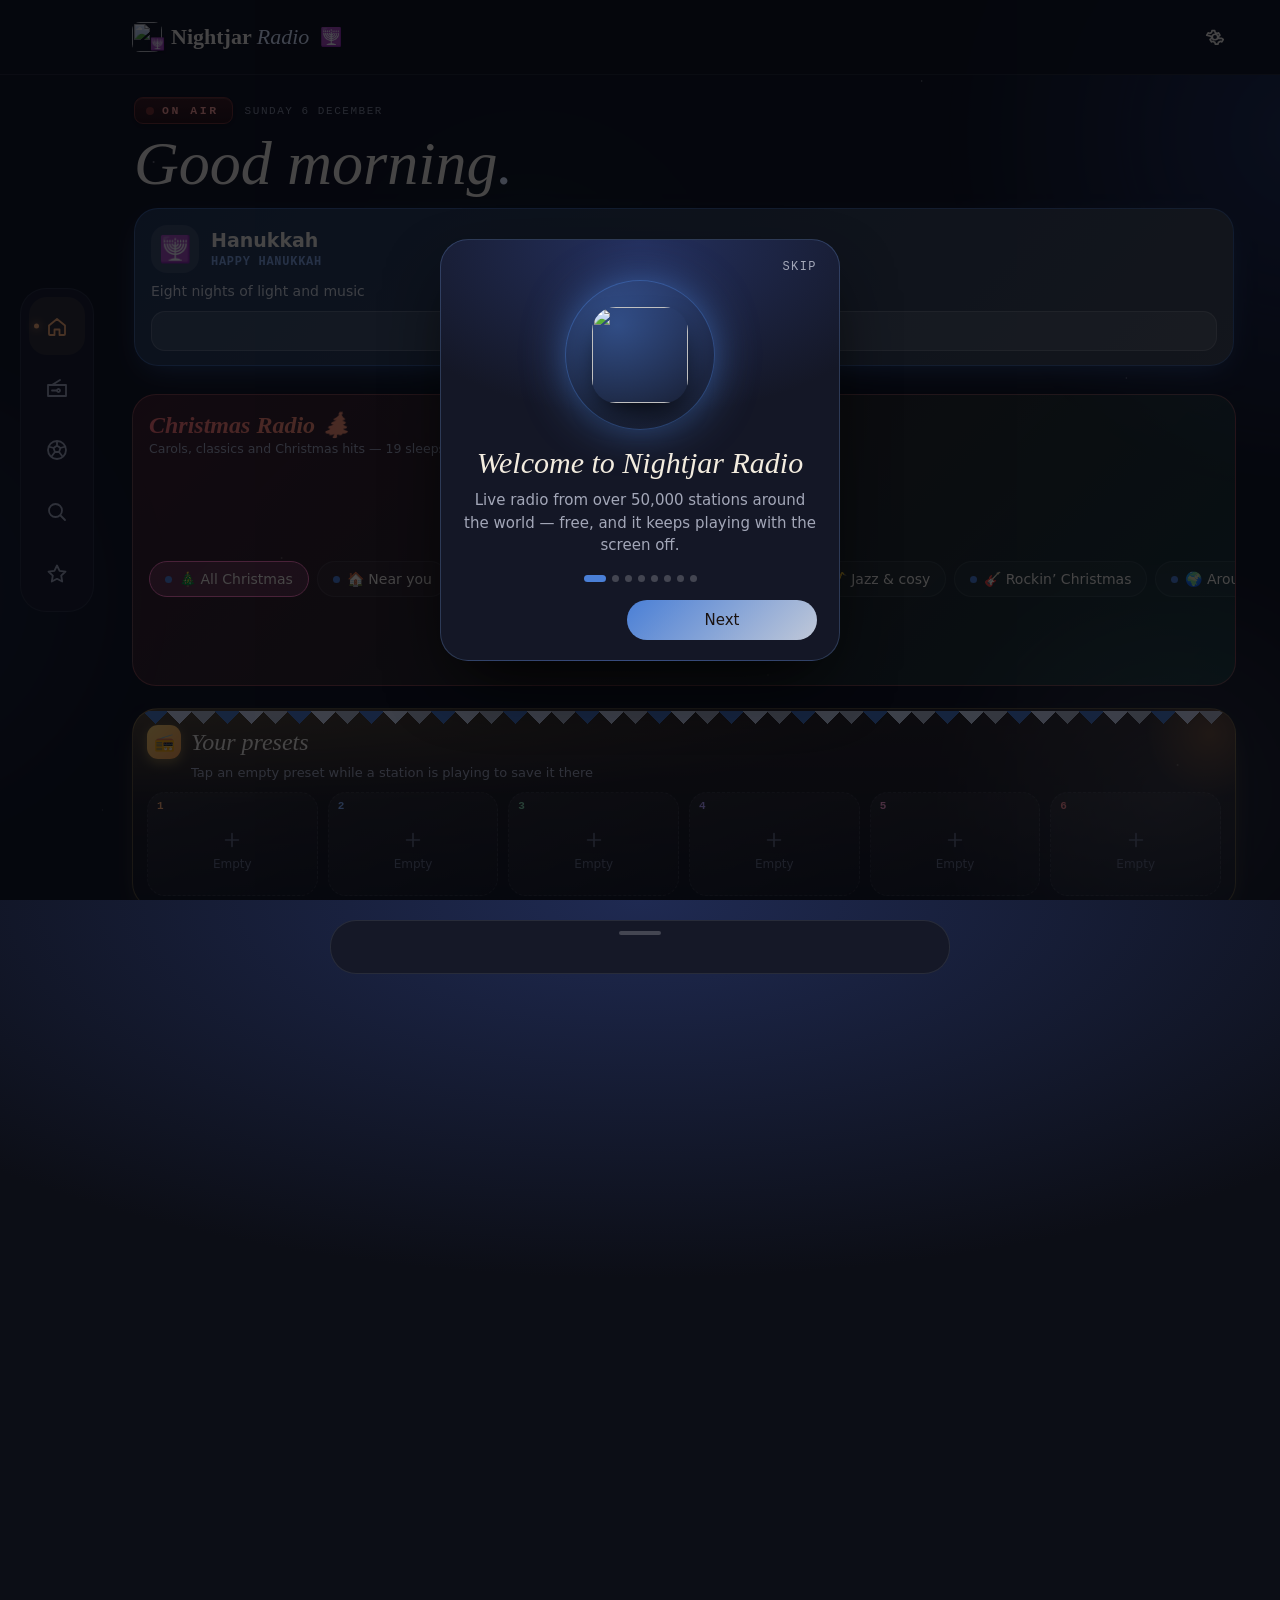
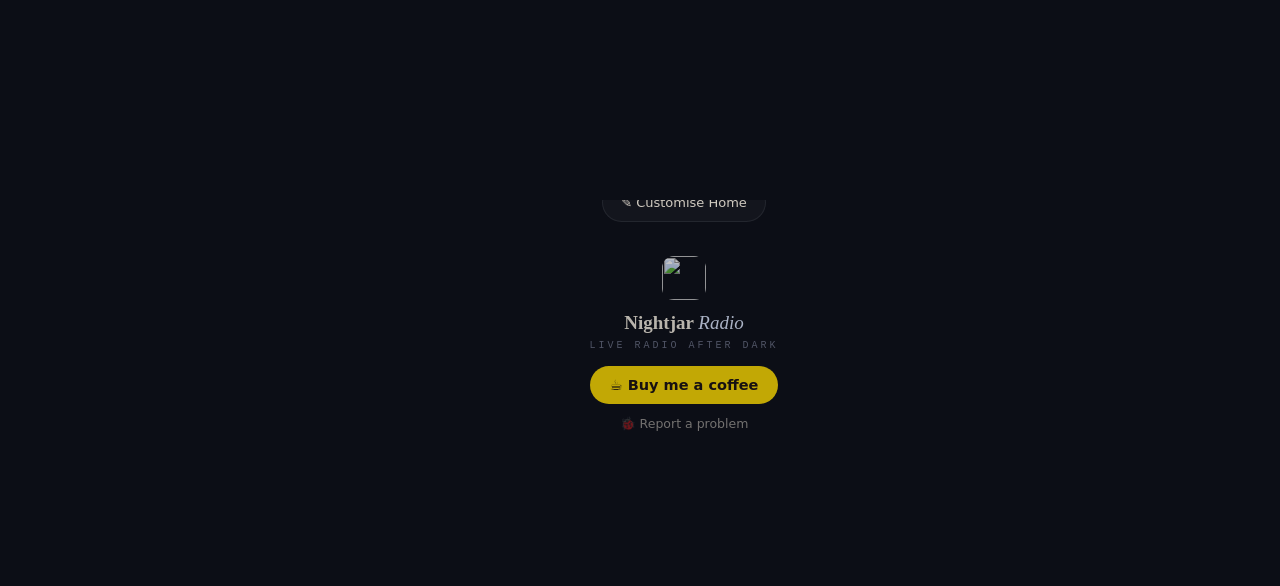
==== beta/index.html @ 5cda915e "Don't show the BETA tag on the Stable website Co-Authored-By: Claude Opus 5.5 <noreply@anthropic.com" ====
<!DOCTYPE html>
<html lang="en">
<head>
<meta charset="utf-8">
<base href="/nightjar-radio/">
<meta http-equiv="Content-Security-Policy" content="default-src 'self'; script-src 'self' 'unsafe-inline'; style-src 'self' 'unsafe-inline'; font-src 'self' data:; img-src * data: blob:; media-src * data: blob:; connect-src *; object-src 'none'; base-uri 'self'; form-action 'self'; frame-src 'none'">
<meta name="referrer" content="strict-origin-when-cross-origin">
<script>/* Moving home: daniturn3.github.io/nightjar-radio → radio.churr.co.uk. Saved data is copied (never deleted) from the old address to the new one.
   Old app builds (before MOVE_APP) can't open the new address, so they stay on the old one. Strings are split so the address-rewriter leaves them alone. */
(function(){try{
  var NEWH='radio.churr.co.uk',OLDH='daniturn3'+'.github'+'.io',OLDP='/nightjar'+'-radio',MOVE_APP=134,L=localStorage,ok=!window.NJR||(window.NJR.version&&window.NJR.version()>=MOVE_APP);
  var keys=function(){var o={};for(var i=0;i<L.length;i++){var k=L.key(i);if(k&&k.indexOf('njr_')===0&&k!=='njr_movedOut')o[k]=L.getItem(k)}return o};
  var b64=function(s){return btoa(unescape(encodeURIComponent(s))).replace(/\+/g,'-').replace(/\//g,'_').replace(/=+$/,'')};
  var unb64=function(s){s=s.replace(/-/g,'+').replace(/_/g,'/');while(s.length%4)s+='=';return decodeURIComponent(escape(atob(s)))};
  var stop=function(){document.documentElement.style.visibility='hidden';window.njrMoving=true;setTimeout(function(){document.documentElement.style.visibility=''},5000)};
  if(location.hostname===OLDH&&ok){
    // Old address: hand everything to the new one (only once unless the new one asks again)
    var ask=/[?&]njrpull=1/.test(location.search),search=location.search.replace(/[?&]njrpull=1/,'').replace(/^&/,'?');
    var path=location.pathname.indexOf(OLDP)===0?location.pathname.slice(OLDP.length)||'/':location.pathname;
    var data=(ask||!L.getItem('njr_movedOut'))?keys():null,pay=data&&Object.keys(data).length?b64(JSON.stringify(data)):'-';
    if(pay.length>1500000){delete data.njr_log;pay=b64(JSON.stringify(data))}
    L.setItem('njr_movedOut',String(Date.now()));stop();
    location.replace('https://'+NEWH+path+search+'#njrmove='+pay);
  }else if(location.hostname===NEWH){
    var m=location.hash.match(/^#njrmove=([^&]*)/);
    if(m){
      if(!L.getItem('njr_movedAt')&&m[1]&&m[1]!=='-'){var d=JSON.parse(unb64(m[1]));for(var k in d)if(k.indexOf('njr_')===0&&L.getItem(k)==null)L.setItem(k,d[k])}
      L.setItem('njr_movedAt',String(Date.now()));
      history.replaceState(null,'',location.pathname+location.search);
    }else if(!L.getItem('njr_movedAt')&&!sessionStorage.getItem('njr_pulled')){
      // First visit here: ask the old address once for anything saved there
      sessionStorage.setItem('njr_pulled','1');stop();
      location.replace('https://'+OLDH+OLDP+location.pathname+(location.search?location.search+'&':'?')+'njrpull=1');
    }
  }
}catch(e){document.documentElement.style.visibility=''}})();</script>
<script>/* Web channels: the app shows Stable (this folder's root), Beta (beta/) or Test (next/) — see CLAUDE.md */
window.ROOT='https://daniturn3.github.io/nightjar-radio/';window.WEBCH=/\/nightjar-radio\/next\//.test(location.pathname)?'test':/\/nightjar-radio\/beta\//.test(location.pathname)?'beta':'stable';if(WEBCH!=='stable'){const m=document.createElement('meta');m.name='robots';m.content='noindex,nofollow';document.head.append(m)}
window.njrRoute=function(){try{if(!window.NJR||window.njrMoving)return;var L=localStorage,want=L.getItem('njr_tester')==='true'?'test':L.getItem('njr_chan')==='"beta"'?'beta':'stable';
  if(want!==WEBCH)location.replace('/nightjar-radio/'+({test:'next/',beta:'beta/',stable:''})[want]+location.search+location.hash)}catch(e){}};njrRoute();</script>
<meta name="viewport" content="width=device-width,initial-scale=1">
<meta name="apple-mobile-web-app-capable" content="yes"><meta name="apple-mobile-web-app-status-bar-style" content="black-translucent"><meta name="apple-mobile-web-app-title" content="Nightjar Radio">
<script>/* iPhone/iPad: draw edge to edge (behind the notch and status bar); the header pads itself with the safe area. */
(function(){var i=/iPad|iPhone|iPod/.test(navigator.userAgent)||(navigator.platform==='MacIntel'&&navigator.maxTouchPoints>1);if(!i)return;document.documentElement.classList.add('ios');var m=document.querySelector('meta[name=viewport]');if(m)m.content='width=device-width,initial-scale=1,viewport-fit=cover'})()</script>
<link rel="apple-touch-startup-image" media="(device-width: 430px) and (device-height: 932px) and (-webkit-device-pixel-ratio: 3) and (orientation: portrait)" href="splash/splash-1290x2796.png"><link rel="apple-touch-startup-image" media="(device-width: 393px) and (device-height: 852px) and (-webkit-device-pixel-ratio: 3) and (orientation: portrait)" href="splash/splash-1179x2556.png"><link rel="apple-touch-startup-image" media="(device-width: 390px) and (device-height: 844px) and (-webkit-device-pixel-ratio: 3) and (orientation: portrait)" href="splash/splash-1170x2532.png"><link rel="apple-touch-startup-image" media="(device-width: 428px) and (device-height: 926px) and (-webkit-device-pixel-ratio: 3) and (orientation: portrait)" href="splash/splash-1284x2778.png"><link rel="apple-touch-startup-image" media="(device-width: 375px) and (device-height: 812px) and (-webkit-device-pixel-ratio: 3) and (orientation: portrait)" href="splash/splash-1125x2436.png"><link rel="apple-touch-startup-image" media="(device-width: 414px) and (device-height: 896px) and (-webkit-device-pixel-ratio: 2) and (orientation: portrait)" href="splash/splash-828x1792.png"><link rel="apple-touch-startup-image" media="(device-width: 414px) and (device-height: 896px) and (-webkit-device-pixel-ratio: 3) and (orientation: portrait)" href="splash/splash-1242x2688.png"><link rel="apple-touch-startup-image" media="(device-width: 375px) and (device-height: 667px) and (-webkit-device-pixel-ratio: 2) and (orientation: portrait)" href="splash/splash-750x1334.png"><link rel="apple-touch-startup-image" media="(device-width: 402px) and (device-height: 874px) and (-webkit-device-pixel-ratio: 3) and (orientation: portrait)" href="splash/splash-1206x2622.png"><link rel="apple-touch-startup-image" media="(device-width: 440px) and (device-height: 956px) and (-webkit-device-pixel-ratio: 3) and (orientation: portrait)" href="splash/splash-1320x2868.png"><link rel="apple-touch-startup-image" media="(device-width: 820px) and (device-height: 1180px) and (-webkit-device-pixel-ratio: 2) and (orientation: portrait)" href="splash/splash-1640x2360.png"><link rel="apple-touch-startup-image" media="(device-width: 834px) and (device-height: 1194px) and (-webkit-device-pixel-ratio: 2) and (orientation: portrait)" href="splash/splash-1668x2388.png"><link rel="apple-touch-startup-image" media="(device-width: 1024px) and (device-height: 1366px) and (-webkit-device-pixel-ratio: 2) and (orientation: portrait)" href="splash/splash-2048x2732.png"><link rel="apple-touch-startup-image" media="(device-width: 744px) and (device-height: 1133px) and (-webkit-device-pixel-ratio: 2) and (orientation: portrait)" href="splash/splash-1488x2266.png"><link rel="apple-touch-startup-image" media="(device-width: 810px) and (device-height: 1080px) and (-webkit-device-pixel-ratio: 2) and (orientation: portrait)" href="splash/splash-1620x2160.png"><link rel="apple-touch-startup-image" media="(device-width: 834px) and (device-height: 1112px) and (-webkit-device-pixel-ratio: 2) and (orientation: portrait)" href="splash/splash-1668x2224.png">
<meta name="theme-color" content="#000000">
<meta name="mobile-web-app-capable" content="yes">
<link rel="manifest" href="manifest.json">
<link rel="apple-touch-icon" href="apple-touch-icon.png">
<link rel="icon" href="icon-192.png">
<title>Nightjar Radio — live radio after dark</title>
<link rel="stylesheet" href="fonts/fonts.css">
<style>
:root{--bg:#0c0e16;--bg2:#121522;--card:#171a28;--line:rgba(234,242,255,.09);--cream:#f3ecdf;--mut:#a3a7b8;--dim:#676c80;
  --acc:#ffb347;--acc2:#ffd08a;--cor:#ff6b4a;--sky:#86b4ff;--serif:'Fraunces',Georgia,serif;--mono:'JetBrains Mono',ui-monospace,monospace;
  --h-blue:#86b4ff;--h-red:#ff8a8a;--h-orange:#ffad6b;--h-green:#86d9a8;--h-purple:#b8a2ff;--h-pink:#ff9ccc}
[hidden]{display:none!important}
*{box-sizing:border-box;-webkit-tap-highlight-color:transparent}
html,body{margin:0;background:var(--bg);color:var(--cream);font:15px 'Space Grotesk',system-ui,sans-serif;overflow-x:hidden}
button{font:inherit;color:inherit;background:none;border:0;cursor:pointer;padding:0}
input,select{font:inherit;color:inherit}
.i{width:22px;height:22px;flex:none;display:block}
.mono{font-family:var(--mono);font-size:11px;letter-spacing:.14em;text-transform:uppercase;color:var(--mut)}
.dim{color:var(--mut)}
/* sky */
.sky{position:fixed;inset:0;z-index:0;pointer-events:none;overflow:hidden}
.aur{position:absolute;border-radius:50%;background:radial-gradient(closest-side,var(--c),transparent);will-change:transform}
.a1{width:80vw;height:80vw;max-width:720px;max-height:720px;top:-25vh;right:-30vw;--c:#3f6fe0;opacity:.28;animation:drift 30s ease-in-out infinite alternate}
.a2{width:60vw;height:60vw;max-width:560px;max-height:560px;top:35vh;left:-30vw;--c:#ff8a5c;opacity:.13;animation:drift 38s ease-in-out infinite alternate-reverse}
.a3{width:50vw;height:50vw;max-width:480px;max-height:480px;bottom:-15vh;right:-10vw;--c:#b8a2ff;opacity:.13;animation:drift 44s ease-in-out infinite alternate}
.a4{width:40vw;height:40vw;max-width:420px;max-height:420px;top:10vh;left:25vw;--c:#2fae7a;opacity:.06;animation:drift 50s ease-in-out infinite alternate-reverse}
@keyframes drift{to{transform:translate(-6vw,5vh) scale(1.08)}}
.stars{position:absolute;inset:0;background-image:radial-gradient(1.4px 1.4px at 12% 18%,#fff8,transparent),radial-gradient(1.2px 1.2px at 72% 9%,#fff7,transparent),radial-gradient(1.6px 1.6px at 40% 30%,#fff6,transparent),radial-gradient(1.2px 1.2px at 88% 42%,#fff6,transparent),radial-gradient(1.3px 1.3px at 22% 62%,#fff5,transparent),radial-gradient(1px 1px at 60% 75%,#fff5,transparent),radial-gradient(1.4px 1.4px at 92% 85%,#fff5,transparent),radial-gradient(1px 1px at 8% 90%,#fff4,transparent)}
/* layout */
#app{position:relative;z-index:1;max-width:760px;margin:0 auto;padding:0 18px calc(170px + env(safe-area-inset-bottom))}
header{position:sticky;top:0;z-index:20;display:flex;align-items:center;gap:10px;padding:14px 18px;margin:0 -18px;background:color-mix(in srgb,var(--bg) 88%,transparent);border-bottom:1px solid var(--line)}
.brand{display:flex;align-items:center;gap:9px;cursor:pointer}.brand img{width:30px;height:30px;border-radius:8px}
.brand span{font:600 22px var(--serif)}.brand em{font-style:italic;font-weight:400;color:var(--acc2)}
.brand small{font:500 10px var(--mono);letter-spacing:.2em;text-transform:uppercase;color:var(--sky);border:1px solid color-mix(in srgb,var(--sky) 45%,transparent);border-radius:999px;padding:4px 7px 3px;margin-left:2px}
header .sp{flex:1}
.ib{width:42px;height:42px;display:grid;place-items:center;border-radius:50%;color:var(--cream)}
.hero{padding:22px 2px 6px}.hero h1{font:italic 400 clamp(38px,10vw,56px)/1 var(--serif);margin:8px 0 0}.hero h1 b{font-weight:400;color:var(--acc2)}
.sec{margin:26px 0 8px}.sh{display:flex;align-items:baseline;gap:10px;margin:0 2px 12px;flex-wrap:wrap}
.sh h2{font:italic 400 24px/1.1 var(--serif);margin:0}.sh h2 i{font:600 11px var(--mono);font-style:normal;color:var(--hc,var(--acc));margin-right:10px;vertical-align:5px;letter-spacing:.1em}
.sh p{margin:0;width:100%;color:var(--mut);font-size:13px}
.sec:nth-of-type(6n+1){--hc:var(--h-blue)}.sec:nth-of-type(6n+2){--hc:var(--h-orange)}.sec:nth-of-type(6n+3){--hc:var(--h-green)}.sec:nth-of-type(6n+4){--hc:var(--h-purple)}.sec:nth-of-type(6n+5){--hc:var(--h-pink)}.sec:nth-of-type(6n){--hc:var(--h-red)}
.chips{display:flex;gap:8px;overflow-x:auto;scrollbar-width:none;margin:0 -18px;padding:2px 18px 6px}.chips::-webkit-scrollbar{display:none}
.chip{flex:none;display:inline-flex;align-items:center;gap:7px;padding:9px 15px;border-radius:999px;border:1px solid var(--line);background:rgba(255,255,255,.03);font-size:14px;white-space:nowrap}
.chip::before{content:'';width:7px;height:7px;border-radius:50%;background:var(--c,var(--acc))}
.chip.on{background:color-mix(in srgb,var(--c,var(--acc)) 18%,transparent);border-color:color-mix(in srgb,var(--c,var(--acc)) 50%,transparent)}
.pill{display:inline-flex;align-items:center;gap:8px;padding:11px 18px;border-radius:999px;border:1px solid var(--line);background:rgba(255,255,255,.04);font-weight:500}
.pill.amb{background:linear-gradient(135deg,var(--acc),var(--cor));color:#1a1210;border:0}
.pill.wide{width:100%;justify-content:center}
.btnrow{display:flex;gap:10px;flex-wrap:wrap}
/* presets */
.presets{display:grid;grid-template-columns:repeat(3,1fr);gap:10px}
.pre{position:relative;min-height:104px;border-radius:18px;border:1px solid var(--line);background:linear-gradient(150deg,rgba(255,255,255,.06),rgba(255,255,255,.015));display:flex;flex-direction:column;align-items:center;justify-content:center;gap:6px;padding:22px 6px 10px;overflow:hidden;text-align:center}
.pre .n{position:absolute;left:9px;top:7px;font:600 11px var(--mono);color:var(--pc)}
.pre img,.pre .ph{flex:none;width:42px;height:42px;border-radius:12px;object-fit:cover;background:#22263a}
.pre b{font-size:12px;font-weight:500;line-height:1.25;max-width:100%;overflow-wrap:anywhere;overflow:hidden;display:-webkit-box;-webkit-line-clamp:2;-webkit-box-orient:vertical}
.pre.vac{border-style:dashed;color:var(--dim)}.pre.vac b{font-weight:400}
.pre.live{border-color:color-mix(in srgb,var(--pc) 60%,transparent);box-shadow:0 0 0 1px color-mix(in srgb,var(--pc) 30%,transparent),0 10px 30px -14px var(--pc)}
.pre:nth-child(1){--pc:var(--h-orange)}.pre:nth-child(2){--pc:var(--h-blue)}.pre:nth-child(3){--pc:var(--h-green)}.pre:nth-child(4){--pc:var(--h-purple)}.pre:nth-child(5){--pc:var(--h-pink)}.pre:nth-child(6){--pc:var(--h-red)}
/* station rows & cards */
.row{display:flex;align-items:center;gap:12px;padding:9px 6px;border-radius:14px;cursor:pointer}
.row .lg{width:52px;height:52px;border-radius:12px;flex:none;background:#20243a center/cover;display:grid;place-items:center;font:italic 600 20px var(--serif);color:var(--mut);overflow:hidden}
.row .lg img{width:100%;height:100%;object-fit:cover}
.row .meta{flex:1;min-width:0}.row b{display:block;font-weight:500;white-space:nowrap;overflow:hidden;text-overflow:ellipsis}
.row span{display:block;font-size:12.5px;color:var(--mut);white-space:nowrap;overflow:hidden;text-overflow:ellipsis}
.row.now b{color:var(--acc2)}
.row .st{color:var(--dim)}.row .st.on{color:var(--acc)}
.hs{display:flex;gap:12px;overflow-x:auto;scrollbar-width:none;margin:0 -18px;padding:2px 18px 8px}.hs::-webkit-scrollbar{display:none}
.card{flex:none;width:132px;cursor:pointer}.card .lg{width:132px;height:132px;border-radius:18px;background:#1c2034;display:grid;place-items:center;overflow:hidden;font:italic 400 40px var(--serif);color:var(--mut);box-shadow:0 14px 30px -18px #000}
.card .lg img{width:100%;height:100%;object-fit:cover}.card b{display:block;margin-top:8px;font-size:13.5px;font-weight:500;white-space:nowrap;overflow:hidden;text-overflow:ellipsis}.card span{display:block;font-size:12px;color:var(--mut);white-space:nowrap;overflow:hidden;text-overflow:ellipsis}
.sk{background:linear-gradient(90deg,#171a28,#1e2234,#171a28);background-size:200% 100%;animation:sk 1.4s linear infinite;border-radius:14px}@keyframes sk{to{background-position:-200% 0}}
.empty{padding:26px 10px;text-align:center;color:var(--mut)}.empty b{display:block;color:var(--cream);font:italic 400 20px var(--serif);margin-bottom:4px}
.sbar{display:flex;align-items:center;gap:10px;padding:0 14px;border-radius:16px;border:1px solid var(--line);background:rgba(255,255,255,.04);margin:6px 0 14px}
.sbar input{flex:1;min-width:0;background:none;border:0;outline:0;padding:14px 0;font-size:16px}
select.sel{background:rgba(255,255,255,.04);border:1px solid var(--line);border-radius:12px;padding:10px 12px;width:100%}
select.sel option{background:#171a28}
/* dial */

.dial{overflow-x:auto;scrollbar-width:none;scroll-snap-type:x mandatory}.dial::-webkit-scrollbar{display:none}

.tk{flex:none;width:60px;scroll-snap-align:center;display:flex;flex-direction:column;align-items:center;justify-content:flex-end;gap:5px;height:100%}



.dialcard{display:flex;align-items:center;gap:14px;padding:14px;border-radius:18px;border:1px solid var(--line);background:rgba(255,255,255,.035);margin-top:12px;min-height:84px}
.dialcard .lg{width:56px;height:56px;border-radius:14px;flex:none;background:#20243a;overflow:hidden;display:grid;place-items:center;font:italic 600 22px var(--serif);color:var(--mut)}.dialcard .lg img{width:100%;height:100%;object-fit:cover}
.dialcard b{display:block;font:italic 400 21px/1.15 var(--serif)}.dialcard span{font-size:13px;color:var(--mut)}

/* mini player */
#mini{position:fixed;left:12px;right:12px;bottom:calc(84px + env(safe-area-inset-bottom));z-index:30;max-width:736px;margin:0 auto;display:flex;align-items:center;gap:12px;padding:9px 10px;border-radius:20px;background:rgb(26,29,44);border:1px solid var(--line);box-shadow:0 18px 40px -16px #000;cursor:pointer}
#mini .lg{width:46px;height:46px;border-radius:12px;background:#22263a;overflow:hidden;flex:none;display:grid;place-items:center;font:italic 600 18px var(--serif);color:var(--mut)}#mini .lg img{width:100%;height:100%;object-fit:cover}
#mini .meta{flex:1;min-width:0}#mini b{display:block;font-weight:500;white-space:nowrap;overflow:hidden;text-overflow:ellipsis}#mini span{font-size:12px;color:var(--mut);display:flex;align-items:center;gap:6px}
.live{display:inline-flex;align-items:center;gap:5px;font:600 10px var(--mono);letter-spacing:.14em;color:var(--cor)}.live::before{content:'';width:6px;height:6px;border-radius:50%;background:var(--cor)}
body.playing .live::before{animation:blink 1.6s ease-in-out infinite}@keyframes blink{50%{opacity:.25}}
body.buffering .live{color:var(--acc)}body.buffering .live::before{background:var(--acc)}
#tabs{position:fixed;left:12px;right:12px;bottom:calc(10px + env(safe-area-inset-bottom));z-index:30;max-width:736px;margin:0 auto;display:flex;padding:5px;border-radius:22px;background:rgb(20,23,36);border:1px solid var(--line)}
#tabs button{flex:1;display:grid;place-items:center;padding:12px 0;border-radius:16px;color:var(--mut);position:relative}
#tabs button .i{width:24px;height:24px}
#tabs button.on{color:var(--tc);background:color-mix(in srgb,var(--tc) 10%,transparent)}
#tabs button.on::after{content:'';position:absolute;bottom:4px;width:5px;height:5px;border-radius:50%;background:var(--tc);box-shadow:0 0 8px var(--tc)}
#tabs [data-tab=home]{--tc:var(--h-orange)}#tabs [data-tab=dial]{--tc:var(--h-blue)}#tabs [data-tab=search]{--tc:var(--h-purple)}#tabs [data-tab=sport]{--tc:var(--h-green)}#tabs [data-tab=library]{--tc:var(--h-pink)}
/* full player */
#np{position:fixed;inset:0;z-index:50;scrollbar-width:none;background:radial-gradient(120% 70% at 50% 0%,#1f2a52,transparent 60%),var(--bg);transform:translateY(100%);transition:transform .38s cubic-bezier(.2,.8,.2,1);overflow-y:auto;padding:0 20px calc(30px + env(safe-area-inset-bottom))}
#np.on{transform:none}
.nph{display:flex;align-items:center;gap:2px;padding:10px 0 2px}.npst{font-size:19px}.nph .t{flex:1;text-align:center;min-width:0}
.npq{display:flex;flex-wrap:wrap;justify-content:center;gap:5px;margin:8px 0 0}.npq>span{display:inline-flex;align-items:center;gap:5px;padding:4px 9px;border-radius:99px;font-size:11.5px;color:var(--mut);background:rgba(255,255,255,.05);border:1px solid var(--line);white-space:nowrap}
.npq .qq{color:var(--cream);font-family:var(--mono);font-size:10.5px;letter-spacing:.03em}.npq .qq b{font-size:11.5px}.npq .qH{border-color:rgba(134,217,168,.45)}.npq .qL{border-color:rgba(255,150,100,.45)}
.npq .qs .sig i{background:#86d9a8}.npq .live{font:600 10px var(--mono);letter-spacing:.08em;text-transform:uppercase;color:#86d9a8}body.buffering .npq .live{color:#ffd08a}.nph .t b{display:block;font-weight:500;margin-top:2px}
.radio{position:relative;width:min(92vw,420px);margin:8px auto 2px;--hue:220}
.rbody{position:relative;border-radius:30px;padding:12px 12px 0;background:linear-gradient(180deg,#2c2f3a,#17191f 70%);box-shadow:inset 0 1px 0 rgba(255,255,255,.14),inset 0 -2px 0 rgba(0,0,0,.5),0 34px 60px -28px #000,0 0 0 1px rgba(255,255,255,.05)}
.rscr{position:relative;aspect-ratio:1.02;border-radius:20px;overflow:hidden;background:#05060a;box-shadow:inset 0 0 0 2px #0a0b10,inset 0 0 0 3px rgba(255,255,255,.05)}
.rscr .bg{position:absolute;inset:0;background:radial-gradient(90% 70% at 30% 20%,hsl(var(--hue) 70% 45% / .55),transparent 70%),radial-gradient(80% 60% at 90% 100%,hsl(calc(var(--hue) + 60) 70% 45% / .4),transparent 70%),#07080d;opacity:.35;transition:opacity .8s}
body.playing .rscr .bg,body.buffering .rscr .bg{opacity:1}
.rscr .glass{position:absolute;inset:0;background:linear-gradient(125deg,rgba(255,255,255,.09),transparent 34%);pointer-events:none}
.rtop{position:absolute;left:5%;right:5%;top:5%;display:flex;align-items:center;gap:8px;font:600 11px var(--mono);letter-spacing:.08em;color:rgba(255,255,255,.75)}
.rtop .sp{flex:1}.rtop .dab{padding:2px 6px;border-radius:5px;border:1px solid rgba(255,255,255,.3);font-size:9.5px}
.sig{display:flex;align-items:flex-end;gap:2px;height:11px}.sig i{width:3px;border-radius:1px;background:rgba(255,255,255,.75)}.sig i:nth-child(1){height:30%}.sig i:nth-child(2){height:55%}.sig i:nth-child(3){height:80%}.sig i:nth-child(4){height:100%}
body.buffering .sig i:nth-child(n+3){opacity:.25}
.rmid{position:absolute;left:5%;right:5%;top:14%;bottom:20%;display:flex;flex-direction:column;align-items:center;justify-content:center;text-align:center;gap:6px}.rmid>*{flex-shrink:0}
.rart{width:min(34%,120px);aspect-ratio:1;border-radius:18px;overflow:hidden;background:hsl(var(--hue) 35% 22%);display:grid;place-items:center;font:italic 600 34px var(--serif);color:hsl(var(--hue) 60% 82%);box-shadow:0 14px 30px -12px #000,0 0 0 1px rgba(255,255,255,.08)}
.rart img{width:100%;height:100%;object-fit:cover}
.rname{font:italic 400 clamp(19px,5.6vw,26px)/1.22 var(--serif);padding:0 .15em .06em;color:#fff;max-width:100%;overflow:hidden;display:-webkit-box;-webkit-line-clamp:2;-webkit-box-orient:vertical}
.rsub{font-size:12.5px;line-height:1.45;color:rgba(255,255,255,.62);max-width:100%;white-space:nowrap;overflow:hidden;text-overflow:ellipsis}
.rbot{position:absolute;left:5%;right:5%;bottom:5%;display:flex;align-items:flex-end;gap:10px;font:600 10px var(--mono);letter-spacing:.1em;color:rgba(255,255,255,.6)}
.eq{flex:1;display:flex;align-items:flex-end;gap:2px;height:30px}
.eq i{flex:1;height:100%;border-radius:2px 2px 0 0;background:linear-gradient(0deg,hsl(var(--hue) 80% 65%),hsl(calc(var(--hue) + 60) 85% 72%));transform-origin:bottom;transform:scaleY(.08);opacity:.85}
body.playing .eq i{animation:eq var(--d) ease-in-out infinite alternate;animation-delay:var(--dl)}
@keyframes eq{0%{transform:scaleY(.12)}50%{transform:scaleY(var(--h))}100%{transform:scaleY(.3)}}
body.calm .eq i{animation:none!important;transform:scaleY(.25)}
.rstrip{display:flex;align-items:center;gap:12px;padding:12px 6px 14px}
.rspk{flex:1;height:44px;border-radius:12px;background:radial-gradient(circle,#0b0c10 0 1.6px,transparent 1.8px) 0 0/7px 7px,linear-gradient(180deg,#24262f,#1b1d24);box-shadow:inset 0 1px 3px rgba(0,0,0,.6)}
.rpre{display:grid;grid-template-columns:repeat(3,1fr);gap:5px}
.rpre i{width:16px;height:9px;border-radius:3px;background:#2d303b;box-shadow:inset 0 1px 0 rgba(255,255,255,.08)}
.rpre i.on{background:hsl(var(--hue) 85% 65%);box-shadow:0 0 8px hsl(var(--hue) 85% 65%)}
.knob{width:46px;height:46px;border-radius:50%;flex:none;background:conic-gradient(from 0deg,#3a3d48,#1e2028,#3a3d48,#1e2028,#3a3d48);box-shadow:0 6px 12px -4px #000,inset 0 1px 0 rgba(255,255,255,.18),0 0 0 3px #121318;position:relative}
.knob::after{content:'';position:absolute;left:50%;top:6px;width:3px;height:10px;margin-left:-1.5px;border-radius:2px;background:hsl(var(--hue) 85% 68%);box-shadow:0 0 6px hsl(var(--hue) 85% 68%)}
.knob.k2{transform:rotate(var(--kr,40deg));transition:transform 1s cubic-bezier(.3,1.3,.5,1)}
.rled{width:7px;height:7px;border-radius:50%;background:#3a1a10;flex:none}body.playing .rled{background:#ff6b4a;box-shadow:0 0 8px #ff6b4a}
.rfeet{display:flex;justify-content:space-between;padding:0 16%}.rfeet i{width:14%;height:6px;border-radius:0 0 5px 5px;background:#0e0f13}
.npt{text-align:center;margin-top:6px}.npt h2{font:italic 400 clamp(28px,8vw,40px)/1.1 var(--serif);margin:6px 0}.npt p{margin:0;color:var(--mut)}
.tags{display:flex;gap:6px;justify-content:center;flex-wrap:wrap;margin-top:10px}.tags span{font-size:12px;padding:5px 10px;border-radius:999px;background:rgba(255,255,255,.05);border:1px solid var(--line);color:var(--mut)}
.ctrls{display:flex;align-items:center;justify-content:center;gap:26px;margin:12px 0 10px}
.ctrls .ib{width:56px;height:56px}.ctrls .ib .i{width:28px;height:28px}
.bigplay{width:70px;height:70px;border-radius:50%;display:grid;place-items:center;background:linear-gradient(135deg,var(--acc),var(--cor));color:#1a1210;box-shadow:0 18px 40px -16px var(--cor)}.bigplay .i{width:34px;height:34px}
.npx{display:grid;grid-template-columns:repeat(4,1fr);gap:8px}.npx .dots{font-size:13px;letter-spacing:1px;line-height:24px;height:24px}.npx button{min-width:0;font-size:11px!important;padding:9px 2px!important;gap:4px!important}.npx button span{white-space:nowrap}
.npx button{display:flex;flex-direction:column;align-items:center;gap:6px;padding:12px 4px;border-radius:16px;border:1px solid var(--line);background:rgba(255,255,255,.03);font-size:12.5px}
.npx button.on{color:var(--acc2);border-color:color-mix(in srgb,var(--acc) 45%,transparent)}
.vol{display:flex;align-items:center;gap:12px;margin:12px 4px 0;color:var(--mut)}
.vol input{flex:1;accent-color:var(--acc)}
/* sheet */
#sheetbg{position:fixed;inset:0;z-index:70;background:rgba(0,0,0,.55);opacity:0;pointer-events:none;transition:opacity .25s}
#sheetbg.on{opacity:1;pointer-events:auto}
#sheet{position:fixed;left:0;right:0;bottom:0;z-index:71;max-width:640px;margin:0 auto;max-height:86vh;overflow-y:auto;background:#151827;border-radius:26px 26px 0 0;border:1px solid var(--line);padding:10px 20px calc(24px + env(safe-area-inset-bottom));transform:translateY(105%);transition:transform .3s cubic-bezier(.2,.8,.2,1)}
#sheet.on{transform:none}#sheet::before{content:'';display:block;width:42px;height:4px;border-radius:4px;background:rgba(255,255,255,.2);margin:0 auto 14px}
#sheet h3{font:italic 400 26px var(--serif);margin:4px 0 12px}
.mi{display:flex;align-items:center;gap:14px;width:100%;padding:14px 4px;font-size:16px;text-align:left}
.mi .i{color:var(--mut)}
.tog{display:flex;align-items:center;gap:12px;padding:10px 0;font-size:14.5px}.tog input{width:22px;height:22px;accent-color:var(--acc)}
#toast{position:fixed;left:50%;bottom:calc(160px + env(safe-area-inset-bottom));z-index:90;transform:translate(-50%,20px);opacity:0;pointer-events:none;background:#efe6d6;color:#1b1820;padding:11px 18px;border-radius:14px;font-weight:500;font-size:14px;transition:.25s;max-width:86vw;text-align:center}
#toast.on{opacity:1;transform:translate(-50%,0)}
/* car & night */
#car,#nl{position:fixed;inset:0;z-index:80;background:#000;display:flex;flex-direction:column}
#car{padding:max(14px,env(safe-area-inset-top)) 16px max(16px,env(safe-area-inset-bottom));color:#9c8f80}
.carhd{display:flex;align-items:center;gap:12px;font:500 15px var(--mono)}.carhd span{flex:1;text-align:center;font-size:11px;letter-spacing:.14em;text-transform:uppercase;overflow:hidden;white-space:nowrap;text-overflow:ellipsis}
.carhd button{background:#141114;border:1px solid #2a2429;color:#8a7e71;border-radius:999px;padding:10px 18px;font:500 13px var(--mono);letter-spacing:.1em}
.carsong{flex:1;display:flex;flex-direction:column;justify-content:center;padding:10px 4px}.carsong b{font:italic 400 clamp(32px,9vw,54px)/1.1 var(--serif);color:#c9b9a4}.carsong span{font-size:20px;margin-top:10px;color:#7d7266}
.carbtns{display:grid;grid-template-columns:1fr 1.35fr 1fr;gap:12px;height:min(34vh,240px)}
.carbtns button{border-radius:26px;background:#141114;color:#b8a892;display:grid;place-items:center}.carbtns .i{width:44px;height:44px}
#carpp{background:#3a2a14;color:#ffcf8a}#carpp .i{width:60px;height:60px}
#car.dim>*{opacity:.42;transition:opacity 1.2s}
#nl{align-items:center;justify-content:center;text-align:center;color:rgba(255,179,71,.2)}
#nl .c{font:400 clamp(64px,22vw,120px)/1 var(--mono);transition:transform 3s}#nl .s{font:italic 400 20px var(--serif);color:rgba(243,233,216,.16);margin-top:16px}
#nl .h{position:absolute;bottom:60px;font:500 12px var(--mono);letter-spacing:.18em;text-transform:uppercase;opacity:0;transition:opacity .3s;color:rgba(255,179,71,.3)}#nl.hint .h{opacity:1}
/* recap */
.recap{border-radius:22px;padding:18px;background:radial-gradient(120% 90% at 0 0,rgba(134,180,255,.18),transparent 60%),radial-gradient(90% 80% at 100% 100%,rgba(255,138,92,.14),transparent 60%),rgba(255,255,255,.03);border:1px solid var(--line)}
.recap .big{font:italic 400 54px/1 var(--serif);background:linear-gradient(180deg,#f3ecdf 35%,var(--sky));-webkit-background-clip:text;background-clip:text;color:transparent}
.recap .stats{display:grid;grid-template-columns:1fr 1fr 1fr;gap:10px;margin:14px 0}.recap .stats div{padding-left:10px;border-left:1px solid rgba(134,180,255,.35)}.recap .stats b{display:block;font:italic 400 24px var(--serif)}.recap .stats span{font:500 9.5px var(--mono);letter-spacing:.14em;text-transform:uppercase;color:var(--sky)}
.bars{display:flex;align-items:flex-end;gap:3px;height:60px;margin-top:6px}.bars i{flex:1;border-radius:3px 3px 1px 1px;background:linear-gradient(var(--sky),rgba(134,180,255,.2))}
.foot{text-align:center;padding:34px 0 30px;opacity:.75}.foot img{width:44px;height:44px;border-radius:12px}.foot b{display:block;font:600 19px var(--serif);margin-top:8px}.foot b em{font-style:italic;font-weight:400;color:var(--acc2)}.foot span{font:500 10px var(--mono);letter-spacing:.3em;text-transform:uppercase;color:var(--dim)}
/* playful */
body:not(.calm) :is(.pill,.chip,.pre,.card,.row,.ib,#tabs button,.npx button,.bigplay):active{transform:scale(.94)}
.pill,.chip,.pre,.card,.row,.ib,#tabs button,.npx button,.bigplay{transition:transform .22s cubic-bezier(.3,1.7,.5,1)}
.zap{position:fixed;z-index:95;pointer-events:none;translate:-50% -50%;animation:zap .95s cubic-bezier(.2,.8,.3,1) forwards}
@keyframes zap{0%{transform:translate(0,0) scale(.4);opacity:1}100%{transform:translate(var(--dx),var(--dy)) scale(1);opacity:0}}

.sotd{margin-top:14px;padding:16px;border-radius:22px;cursor:pointer;background:radial-gradient(100% 120% at 0 0,hsl(var(--hue) 70% 45% / .35),transparent 60%),radial-gradient(80% 100% at 100% 100%,hsl(calc(var(--hue) + 60) 70% 45% / .22),transparent 60%),rgba(255,255,255,.03);border:1px solid hsl(var(--hue) 60% 60% / .25)}
.sotdin{display:flex;align-items:center;gap:14px;margin-top:12px}.sotdin .lg{width:84px;height:84px;border-radius:18px;flex:none;background:hsl(var(--hue) 35% 22%);display:grid;place-items:center;overflow:hidden;font:italic 600 30px var(--serif);color:hsl(var(--hue) 60% 82%);box-shadow:0 12px 26px -14px #000}.sotdin .lg img{width:100%;height:100%;object-fit:cover}
.sotdin b{display:block;font:italic 400 24px/1.1 var(--serif)}.sotdin>div>span{font-size:13px;color:var(--mut)}
.sotdplay{width:50px;height:50px;border-radius:50%;flex:none;display:grid;place-items:center;background:linear-gradient(135deg,var(--acc),var(--cor));color:#1a1210}
.nearask{display:flex;flex-direction:column;gap:12px;padding:16px;border-radius:18px;border:1px dashed var(--line);background:rgba(255,255,255,.025)}.nearask b{display:block;font:italic 400 19px var(--serif)}.nearask span{font-size:13px;color:var(--mut)}.nearask .pill{align-self:flex-start}
.gcard{display:flex;flex-direction:column;align-items:center;gap:8px}.gch{margin:0 -18px;padding:2px 18px 4px;align-self:stretch}
.gwrap{position:relative;width:min(78vw,300px);height:min(78vw,300px);flex:none}
#globe{position:absolute;inset:0;width:100%;height:100%;display:block;touch-action:pan-y}
.gwrap::before{content:'';position:absolute;inset:-14%;border-radius:50%;background:radial-gradient(closest-side,rgba(110,160,255,.22),transparent);pointer-events:none}
.gwhere{display:flex;align-items:center;gap:12px;margin:14px 2px 4px}.gflag{font-size:30px}.gwhere b{display:block;font:italic 400 19px var(--serif)}.gwhere span{font-size:12.5px;color:var(--mut)}
.rsong{font-size:13.5px;font-weight:500;line-height:1.4;color:#fff;max-width:100%;overflow:hidden;display:-webkit-box;-webkit-line-clamp:2;-webkit-box-orient:vertical}.rsong:empty{display:none}
.updb{position:fixed;left:12px;right:12px;top:calc(70px + env(safe-area-inset-top));z-index:60;max-width:736px;margin:0 auto;display:flex;align-items:center;gap:12px;padding:12px 16px;border-radius:18px;background:linear-gradient(135deg,#2a3a6e,#1b2340);border:1px solid rgba(134,180,255,.35);text-align:left;box-shadow:0 14px 30px -14px #000}
.updb b{display:block;font-weight:600}.updb span{font-size:13px;color:var(--mut)}
.alarm{padding:16px;border-radius:22px;border:1px solid var(--line);background:rgba(255,255,255,.03);transition:background .3s}
.alarm.on{background:radial-gradient(120% 100% at 0 0,rgba(255,179,71,.14),transparent 60%),rgba(255,255,255,.03);border-color:rgba(255,179,71,.3)}
.alrow{display:flex;align-items:center;gap:12px}
.altime{position:relative;flex:1;min-width:0;cursor:pointer}#al_show{display:block;font:400 clamp(40px,13vw,54px)/1.05 var(--mono);letter-spacing:-.02em;color:var(--cream)}
.alarm:not(.on) #al_show{color:var(--mut)}
#al_t{position:absolute;inset:0;width:100%;height:100%;opacity:0;border:0;padding:0;margin:0;color-scheme:dark;cursor:pointer}
.sw{position:relative;width:56px;height:32px;flex:none}.sw input{opacity:0;position:absolute;inset:0;margin:0;z-index:1}.sw i{position:absolute;inset:0;border-radius:999px;background:#2a2e40;transition:.25s}
.sw i::after{content:'';position:absolute;left:4px;top:4px;width:24px;height:24px;border-radius:50%;background:#cfd2dc;transition:.25s}
.sw input:checked+i{background:linear-gradient(135deg,var(--acc),var(--cor))}.sw input:checked+i::after{transform:translateX(24px);background:#fff}
.days{display:flex;gap:6px}.days button{flex:1;aspect-ratio:1;max-width:46px;border-radius:50%;border:1px solid var(--line);font-weight:600;color:var(--mut)}
.days button.on{background:color-mix(in srgb,var(--acc) 22%,transparent);border-color:color-mix(in srgb,var(--acc) 55%,transparent);color:var(--acc2)}
.modal{position:fixed;inset:0;z-index:96;display:grid;place-items:center;padding:20px;background:rgba(4,5,10,.72);opacity:0;transition:opacity .25s}
.modal.on{opacity:1}.mcard{position:relative;width:100%;max-width:400px;max-height:88vh;overflow-y:auto;border-radius:28px;padding:26px 22px 20px;background:radial-gradient(120% 70% at 50% 0%,#24305e,#141726 60%);border:1px solid rgba(134,180,255,.22);box-shadow:0 30px 70px -20px #000;transform:translateY(18px) scale(.97);transition:transform .32s cubic-bezier(.2,1.2,.4,1)}
.modal.on .mcard{transform:none}.mcard.swap{transition:none;animation:mswap .28s ease}@keyframes mswap{from{opacity:.4}}
.mcard h2{font:italic 400 30px/1.1 var(--serif);text-align:center;margin:8px 0 10px}.mcard>p{color:var(--mut);text-align:center;line-height:1.5;margin:0 0 6px}
.mic{width:64px;height:64px;margin:0 auto 10px;border-radius:20px;display:grid;place-items:center;font-size:28px;color:var(--mc);background:color-mix(in srgb,var(--mc) 16%,transparent);border:1px solid color-mix(in srgb,var(--mc) 35%,transparent)}.mic .i{width:30px;height:30px}
.mbtns{display:flex;justify-content:space-between;gap:10px;margin-top:18px}.mbtns .pill{flex:1;justify-content:center}.mbtns.one{justify-content:center}.mbtns>span{flex:1}
.news{display:flex;flex-direction:column;gap:10px;margin-top:12px}.nrow{display:flex;gap:12px;padding:12px;border-radius:16px;background:rgba(255,255,255,.04);border:1px solid var(--line)}
.nrow>span{width:40px;height:40px;flex:none;border-radius:12px;display:grid;place-items:center;font-size:20px;background:color-mix(in srgb,var(--mc) 18%,transparent)}.nrow b{display:block;font-weight:600}.nrow p{margin:3px 0 0;font-size:13px;color:var(--mut);line-height:1.45}
.mskip{position:absolute;right:16px;top:14px;font:500 12px var(--mono);letter-spacing:.12em;text-transform:uppercase;color:var(--mut);padding:6px}
.tourart{width:150px;height:150px;margin:14px auto 16px;border-radius:50%;display:grid;place-items:center;background:radial-gradient(circle at 35% 30%,color-mix(in srgb,var(--mc) 45%,transparent),color-mix(in srgb,var(--mc) 10%,transparent) 70%);box-shadow:0 0 50px -10px var(--mc),inset 0 0 0 1px color-mix(in srgb,var(--mc) 40%,transparent);color:#fff}
.tourart .i{width:64px;height:64px;stroke-width:1.4}.tourart img{width:96px;height:96px;border-radius:24px;box-shadow:0 14px 30px -10px #000}
body:not(.calm) .modal.on .tourart{animation:tfloat 3.4s ease-in-out infinite}@keyframes tfloat{50%{transform:translateY(-6px)}}
.tourm .mcard p{min-height:72px}
.tdots{display:flex;justify-content:center;gap:6px;margin-top:14px}.tdots i{width:7px;height:7px;border-radius:999px;background:rgba(255,255,255,.2);transition:.25s}.tdots i.on{width:22px;background:var(--acc)}
/* skins */
.npinfo{text-align:center;margin-top:4px}.npinfo h2{font:italic 400 clamp(21px,6vw,28px)/1.15 var(--serif);margin:0 0 2px;white-space:nowrap;overflow:hidden;text-overflow:ellipsis}.npinfo p{margin:0 0 4px;color:var(--mut);font-size:13.5px}
.skins{display:flex;gap:6px;justify-content:center;flex-wrap:wrap;margin:12px 0 8px}.skins button{padding:7px 12px;border-radius:999px;border:1px solid var(--line);font-size:12.5px;color:var(--mut)}.skins button.on{color:var(--acc2);border-color:color-mix(in srgb,var(--acc) 50%,transparent);background:color-mix(in srgb,var(--acc) 12%,transparent)}
.mq{display:block;flex:1;min-width:0;overflow:hidden;white-space:nowrap;text-overflow:ellipsis}.mq.run{text-overflow:clip}.mq.run>span{display:inline-block;animation:mq 14s linear infinite}@keyframes mq{to{transform:translateX(-50%)}}
body.calm .mq.run>span{animation:none}
.radio.wood{width:min(90vw,400px)}
.wcab{position:relative;border-radius:30px 30px 18px 18px;padding:16px 16px 18px;background:linear-gradient(180deg,#8a5a2e,#5c3a1c 60%,#3e260f);box-shadow:inset 0 2px 0 rgba(255,220,170,.25),inset 0 -8px 20px rgba(0,0,0,.35),0 30px 60px -26px #000}
.wcab::before{content:'';position:absolute;inset:0;border-radius:inherit;background:repeating-linear-gradient(100deg,rgba(0,0,0,.08) 0 3px,transparent 3px 9px);pointer-events:none}
.wwin{position:relative;height:78px;border-radius:44px 44px 10px 10px;background:linear-gradient(180deg,#2a1c0c,#1a1108);box-shadow:inset 0 0 0 3px #b98a4c,inset 0 0 18px rgba(0,0,0,.7);overflow:hidden;transition:background .8s}
body.playing .wwin,body.buffering .wwin{background:radial-gradient(circle at 50% 60%,rgba(255,200,110,.75),rgba(170,100,30,.45) 60%,#2a1c0c)}
.wscale{position:absolute;left:8%;right:8%;top:18px;display:flex;justify-content:space-between;font:600 10px var(--mono)}.wscale i{font-style:normal;color:#3a2410}
.wtick{position:absolute;left:8%;right:8%;top:36px;height:16px;background:repeating-linear-gradient(90deg,#3a2410 0 1px,transparent 1px 2.5%)}
.wnd{position:absolute;top:10px;bottom:8px;width:2px;background:#d6331d;box-shadow:0 0 6px #ff5a3c;left:calc(8% + var(--np) * 84%);transition:left 1.2s cubic-bezier(.3,1.3,.5,1)}
.wname{position:relative;margin:12px auto;max-width:92%;width:fit-content;padding:6px 16px;border-radius:8px;background:linear-gradient(180deg,#d8b67a,#9b7440);color:#3a2410;font:italic 600 17px/1.25 var(--serif);text-align:center;box-shadow:inset 0 1px 0 rgba(255,240,200,.6),0 2px 4px rgba(0,0,0,.45);overflow:hidden;display:-webkit-box;-webkit-line-clamp:2;-webkit-box-orient:vertical}
.wlow{position:relative;display:flex;gap:14px;align-items:center}
.wgrille{flex:1;height:118px;border-radius:14px;display:grid;place-items:center;background:radial-gradient(circle,#3a2d22 0 1.4px,transparent 1.6px) 0 0/7px 7px,linear-gradient(180deg,#2b2119,#1c150f);box-shadow:inset 0 0 0 3px #b98a4c,inset 0 0 0 5px #4a2f15,inset 0 0 26px rgba(0,0,0,.6)}
.wmed{width:68px;height:68px;border-radius:50%;overflow:hidden;display:grid;place-items:center;background:#2b2119;box-shadow:0 0 0 3px rgba(185,138,76,.7),0 8px 16px -6px #000;font:italic 600 22px var(--serif);color:#b98a4c}.wmed img{width:100%;height:100%;object-fit:cover}
.wknobs{display:flex;flex-direction:column;gap:12px}.wknob{position:relative;width:54px;height:54px;border-radius:50%;background:radial-gradient(circle at 35% 30%,#f2dcb0,#b98a4c 45%,#5c3a1c);box-shadow:0 6px 12px -4px #000,inset 0 -3px 6px rgba(0,0,0,.4)}
.wknob::after{content:'';position:absolute;left:50%;top:6px;width:3px;height:14px;margin-left:-1.5px;border-radius:2px;background:#3e260f}.wknob.k2{transform:rotate(var(--kr,40deg));transition:transform 1.2s cubic-bezier(.3,1.3,.5,1)}
.wlamp{position:absolute;right:16px;bottom:8px;width:9px;height:9px;border-radius:50%;background:#3a1a10}body.playing .wlamp{background:#ff6b4a;box-shadow:0 0 10px #ff6b4a,0 0 20px #ff6b4a}
.wfeet{display:flex;justify-content:space-between;padding:0 14%}.wfeet i{width:16%;height:9px;border-radius:0 0 6px 6px;background:#2a190a}
.radio.boom{--rw:min(calc(100% + 24px),480px);width:var(--rw);margin:30px calc((100% - var(--rw)) / 2) 2px}
.bhandle{position:absolute;left:24%;right:24%;top:-22px;height:32px;border:7px solid #30333c;border-bottom:0;border-radius:18px 18px 0 0}
.bbody{position:relative;border-radius:22px;padding:10px 10px 12px;background:linear-gradient(180deg,#d3d6dd,#9a9ea8 45%,#70747e);box-shadow:inset 0 2px 0 rgba(255,255,255,.65),inset 0 -4px 10px rgba(0,0,0,.3),0 30px 60px -26px #000}
.bbtns{display:flex;gap:6px;justify-content:center;margin-bottom:10px}.bbtns i{width:24px;height:9px;border-radius:3px;background:#3a3d46;box-shadow:inset 0 -2px 0 rgba(0,0,0,.4)}.bbtns i.on{background:hsl(var(--hue) 85% 60%);box-shadow:0 0 8px hsl(var(--hue) 85% 60%)}
.brow{display:flex;align-items:center;gap:8px}
.bspk{position:relative;width:30%;aspect-ratio:1;flex:none;border-radius:50%;background:radial-gradient(circle,#2b2b2e 0 62%,#1a1a1c 63%);box-shadow:0 0 0 5px #3a3d46,0 0 0 7px #b7bbc4,inset 0 0 14px #000}
.bspk::after{content:'';position:absolute;inset:6%;border-radius:50%;background:radial-gradient(circle,rgba(255,255,255,.12) 0 1px,transparent 1.3px) 0 0/5px 5px;pointer-events:none}
.bspk i{position:absolute;inset:24%;border-radius:50%;background:radial-gradient(circle,#666 0 14%,#1c1c1e 16% 48%,#333 50%,#151517 70%);box-shadow:0 0 0 2px #444}
body.playing:not(.calm) .bspk i{animation:cone .46s ease-in-out infinite alternate}body.playing:not(.calm) .bspk:last-child i{animation-delay:-.23s}@keyframes cone{to{transform:scale(1.07)}}
.bmid{flex:1;min-width:0;display:flex;flex-direction:column;gap:8px}
.blcd{border-radius:8px;padding:7px 8px;background:linear-gradient(180deg,#24361f,#18261a);box-shadow:inset 0 0 0 2px #0c120b;color:#a8ff94;font:600 11px var(--mono);text-shadow:0 0 6px rgba(150,255,120,.6)}
.bl1{display:flex;justify-content:space-between}.blcd .live{color:#a8ff94}.blcd .live::before{background:#a8ff94}
.bmarq{display:flex;font-size:14px;margin:5px 0 2px}.blcd .lsong{font-size:10px;opacity:.8;white-space:nowrap;overflow:hidden;text-overflow:ellipsis}
.blcd .eq{height:14px;margin-top:4px}.blcd .eq i{background:#a8ff94}
.btape{height:44px;border-radius:6px;display:flex;align-items:center;justify-content:space-around;background:linear-gradient(180deg,#2a2d36,#17191f);box-shadow:inset 0 0 0 2px #4a4d56;font:600 8.5px var(--mono);color:#888;letter-spacing:.1em}
.btape i{width:22px;height:22px;border-radius:50%;border:4px dashed #cfcfcf;animation:spin 2.4s linear infinite;animation-play-state:paused}body.playing:not(.calm) .btape i{animation-play-state:running}@keyframes spin{to{transform:rotate(360deg)}}
.radio.cars{--rw:min(calc(100% + 24px),480px);width:var(--rw);margin:8px calc((100% - var(--rw)) / 2) 2px}
.cdash{border-radius:20px;padding:14px;background:repeating-linear-gradient(135deg,rgba(255,255,255,.015) 0 2px,transparent 2px 5px),linear-gradient(180deg,#1d1e23,#0d0e11);box-shadow:inset 0 1px 0 rgba(255,255,255,.08),0 30px 60px -26px #000}
.cunit{display:flex;align-items:center;gap:12px;padding:12px;border-radius:12px;background:linear-gradient(180deg,#27282e,#141519);box-shadow:inset 0 0 0 1px rgba(255,255,255,.06)}
.cknob{position:relative;width:58px;height:58px;flex:none;border-radius:50%;background:conic-gradient(#3a3b42,#18191d,#3a3b42,#18191d,#3a3b42);box-shadow:0 0 0 3px #0b0b0d,0 0 0 4px hsl(var(--hue) 80% 55% / .7),0 0 16px hsl(var(--hue) 80% 55% / .45)}
.cknob::after{content:'';position:absolute;left:50%;top:6px;width:3px;height:11px;margin-left:-1.5px;border-radius:2px;background:hsl(var(--hue) 90% 70%)}.cknob.k2{transform:rotate(var(--kr,40deg));transition:transform 1s cubic-bezier(.3,1.3,.5,1)}
.clcd{flex:1;min-width:0;border-radius:6px;padding:8px 10px;background:linear-gradient(180deg,#071318,#030a0d);box-shadow:inset 0 0 0 1px #0d2c36;color:hsl(var(--hue) 90% 72%);font-family:var(--mono);text-shadow:0 0 8px hsl(var(--hue) 90% 60% / .7)}
.cl1{display:flex;align-items:baseline;gap:8px;font-size:10.5px}.cl1 .mq{font-size:17px;font-weight:600}.cl2{font-size:10.5px;opacity:.8;white-space:nowrap;overflow:hidden;text-overflow:ellipsis;margin-top:4px}
.clcd .eq{height:12px;margin-top:5px}.clcd .eq i{background:hsl(var(--hue) 90% 65%)}
.cpres{display:grid;grid-template-columns:repeat(6,1fr);gap:6px;margin-top:10px}.cpres button{height:34px;border-radius:7px;background:linear-gradient(#2c2d33,#1a1b1f);color:#8a8c96;font:600 13px var(--mono);box-shadow:inset 0 1px 0 rgba(255,255,255,.08)}
.cpres button.on{color:hsl(var(--hue) 90% 72%);box-shadow:inset 0 -2px 0 hsl(var(--hue) 90% 60%),0 0 12px -2px hsl(var(--hue) 90% 60%)}
.volnote{text-align:center;font-size:12px;color:var(--acc2);height:16px;margin-top:6px;opacity:0;transition:opacity .3s}.volnote.on{opacity:1}
.bedp{margin-top:14px;font-size:13.5px;background:linear-gradient(135deg,rgba(184,162,255,.18),rgba(134,180,255,.1));border-color:rgba(184,162,255,.35)}
/* wrapped */
#wrap{position:fixed;inset:0;z-index:92;background:radial-gradient(120% 80% at 30% 0%,var(--c1),var(--c2));transition:background .8s;display:flex;flex-direction:column;padding:max(14px,env(safe-area-inset-top)) 22px 30px;overflow:hidden}
.wbars{display:flex;gap:4px}.wbars i{flex:1;height:3px;border-radius:3px;background:rgba(255,255,255,.22);overflow:hidden}.wbars i.done b,.wbars i.now b{display:block;height:100%;background:#fff}.wbars i.now b{animation:wbar 7s linear forwards}@keyframes wbar{from{width:0}to{width:100%}}
.wx{position:absolute;right:14px;top:calc(max(14px,env(safe-area-inset-top)) + 12px);width:40px;height:40px;display:grid;place-items:center;color:#fff;opacity:.8}
.wslide{flex:1;display:flex;flex-direction:column;justify-content:center;align-items:center;text-align:center;gap:10px}
.wslide h1{font:italic 400 clamp(34px,10vw,52px)/1.08 var(--serif);margin:0;color:#fff}.wslide p{font-size:16px;line-height:1.5;color:rgba(255,255,255,.78);max-width:320px;margin:0}.wslide p b{color:#fff}
.wa{opacity:0;transform:translateY(14px);animation:wa .7s cubic-bezier(.2,.9,.3,1) forwards;animation-delay:var(--d,0s)}@keyframes wa{to{opacity:1;transform:none}}
.w-big{font-size:68px;line-height:1}.w-num{font:italic 400 clamp(54px,17vw,84px)/1 var(--serif);background:linear-gradient(180deg,#fff 40%,#ffd08a);-webkit-background-clip:text;background-clip:text;color:transparent}
.w-logo{position:relative;width:150px;height:150px;border-radius:34px;overflow:hidden;display:grid;place-items:center;background:hsl(var(--hue) 40% 25%);box-shadow:0 26px 50px -18px #000,0 0 0 1px rgba(255,255,255,.15);font:italic 600 46px var(--serif);color:hsl(var(--hue) 70% 85%)}.w-logo img{position:absolute;inset:0;width:100%;height:100%;object-fit:cover}
.w-list{width:100%;max-width:340px;display:flex;flex-direction:column;gap:10px;margin-top:8px}.w-row{position:relative;display:flex;align-items:center;gap:12px;padding:12px 14px;border-radius:14px;background:rgba(255,255,255,.07);overflow:hidden;text-align:left}
.w-row i{position:absolute;left:0;top:0;bottom:0;background:rgba(255,255,255,.08)}.w-row b{position:relative;font:italic 400 22px var(--serif);width:20px}.w-row span{position:relative;flex:1;min-width:0;white-space:nowrap;overflow:hidden;text-overflow:ellipsis;color:#fff}.w-row em{position:relative;font:normal 600 11px var(--mono);color:rgba(255,255,255,.7)}
.w-tag{text-transform:capitalize;font-size:clamp(46px,14vw,70px)!important}.w-chips{display:flex;gap:8px;flex-wrap:wrap;justify-content:center}.w-chips span{padding:8px 14px;border-radius:999px;background:rgba(255,255,255,.1);color:#fff;text-transform:capitalize}
.w-flags{display:flex;flex-wrap:wrap;gap:8px;justify-content:center;max-width:320px;font-size:34px}
.w-clock{display:flex;align-items:flex-end;gap:3px;height:90px;width:100%;max-width:320px;margin-top:8px}.w-clock i{flex:1;border-radius:3px 3px 1px 1px;background:rgba(255,255,255,.28)}.w-clock i.pk{background:#ffd08a;box-shadow:0 0 12px #ffd08a}
.w-axis{display:flex;justify-content:space-between;width:100%;max-width:320px;font:500 10px var(--mono);color:rgba(255,255,255,.6)}
.w-btns{display:flex;gap:10px;margin-top:14px}
a.pill{color:inherit}
.bmc{display:inline-flex;align-items:center;gap:6px;margin-top:14px;padding:11px 20px;border-radius:999px;background:#ffdd00;color:#1a1210!important;font-weight:600;font-size:14.5px;text-decoration:none}
.about{text-align:center;margin:26px 0 4px;padding-top:20px;border-top:1px solid var(--line)}.about img{width:56px;height:56px;border-radius:14px;box-shadow:0 10px 24px -10px #000}
.about b{display:block;font:600 22px var(--serif);margin-top:10px}.about b em{font-style:italic;font-weight:400;color:var(--acc2)}.about .mono{display:block;margin-top:4px;font-size:10px}
.about p{margin:10px 0 2px;font:italic 400 16px var(--serif);color:var(--cream)}.about i{display:block;font-size:13px;color:var(--mut);font-style:normal}.about small{display:block;margin-top:10px;font-size:10.5px;color:var(--dim)}
[data-pre]{-webkit-touch-callout:none;-webkit-user-select:none;user-select:none}[data-pre] img{pointer-events:none;-webkit-user-drag:none}
.art{position:relative;overflow:hidden;container-type:size}
.art .gx{position:absolute;inset:0;display:grid;place-items:center;font-style:normal;background:radial-gradient(circle at 80% 12%,hsl(calc(var(--hue) + 45) 85% 75% / .85) 0 20%,transparent 21%),linear-gradient(155deg,hsl(var(--hue) 62% 50%),hsl(calc(var(--hue) + 35) 55% 22%))}
.art .gx b{font:italic 600 34cqw/1 var(--serif);color:#fff;text-shadow:0 2px 8px rgba(0,0,0,.35);letter-spacing:-.02em}
.art .gx em{position:absolute;right:7%;bottom:5%;font-style:normal;font-size:24cqw;line-height:1;filter:drop-shadow(0 1px 3px rgba(0,0,0,.4))}
.art img{position:absolute;inset:0;width:100%;height:100%;object-fit:cover;background:#fff}
.sky{--t1:transparent;--t2:transparent}
body[class*="th-"] .a2{--c:var(--t1)}body[class*="th-"] .a3{--c:var(--t2)}
#thbadge{font-size:18px;margin-left:2px;line-height:1}
.bigev{position:relative;overflow:hidden;margin-top:14px;padding:16px 16px 14px;border-radius:24px;background:linear-gradient(135deg,color-mix(in srgb,var(--ba) 30%,#0e1418),color-mix(in srgb,var(--bb) 26%,#0e1418));border:1px solid color-mix(in srgb,var(--ba) 50%,transparent);box-shadow:0 10px 30px -12px color-mix(in srgb,var(--ba) 60%,transparent)}
.bigev .bgsky{position:absolute;inset:0;pointer-events:none}.bigev .bgsky i{position:absolute;left:var(--x);bottom:-24px;font-style:normal;font-size:18px;opacity:.35;animation:bgup 7s linear infinite;animation-delay:var(--d)}
@keyframes bgup{0%{transform:translateY(0) rotate(0)}100%{transform:translateY(-190px) rotate(40deg);opacity:0}}body.calm .bigev .bgsky{display:none}
.bgtop{position:relative;display:flex;gap:12px;align-items:center}.bgem{display:grid;place-items:center;flex:none;width:48px;height:48px;border-radius:16px;font-size:26px;background:rgba(255,255,255,.1);animation:bgbob 2.4s ease-in-out infinite}@keyframes bgbob{50%{transform:translateY(-3px) rotate(-6deg)}}
.bgtop b{display:block;font-size:19px;color:var(--cream)}.bgtop span.bgem{font:26px/1 system-ui;letter-spacing:0}.bgtop div span{font:600 12px var(--mono);color:color-mix(in srgb,var(--ba) 70%,#fff);text-transform:uppercase;letter-spacing:.06em}
.bigev p{position:relative;margin:10px 0 0;font-size:14px;color:rgba(255,255,255,.8)}.bgbar{position:relative;height:6px;margin-top:12px;border-radius:9px;background:rgba(255,255,255,.12);overflow:hidden}.bgbar i{position:absolute;inset:0 auto 0 0;border-radius:9px;background:linear-gradient(90deg,var(--ba),var(--bb))}
.bgbt{position:relative;display:flex;gap:8px;margin-top:12px;flex-wrap:wrap}.bgbt button{flex:1;min-width:120px;padding:10px 12px;border-radius:14px;border:1px solid rgba(255,255,255,.18);background:rgba(255,255,255,.1);color:var(--cream);font:600 14px var(--sans,inherit)}
.chsel{margin-top:16px;text-align:left}.chsel .mono{display:block;margin-bottom:6px;font-size:11px;opacity:.7}.chseg{display:flex;gap:6px;padding:4px;border-radius:16px;background:rgba(255,255,255,.06)}.chseg button{flex:1;padding:9px;border:0;border-radius:12px;background:none;color:var(--cream);font:600 14px inherit;opacity:.7}.chseg button.on{background:rgba(134,217,168,.18);opacity:1;box-shadow:inset 0 0 0 1px rgba(134,217,168,.5)}.chsel p{margin:6px 2px 0;font-size:12.5px;opacity:.7}
.fbseg{display:flex;gap:6px;padding:4px;margin:4px 0 10px;border-radius:16px;background:rgba(255,255,255,.06)}.fbseg button{flex:1;padding:9px;border:0;border-radius:12px;background:none;color:var(--cream);font-family:inherit;font-weight:600;font-size:14px;opacity:.7}.fbseg button.on{background:rgba(255,179,71,.18);opacity:1;box-shadow:inset 0 0 0 1px rgba(255,179,71,.5)}
.fbta{width:100%;box-sizing:border-box;padding:12px 14px;border-radius:16px;border:1px solid rgba(255,255,255,.15);background:rgba(255,255,255,.05);color:var(--cream);font-family:inherit;font-size:15px;line-height:1.45;resize:vertical;margin-bottom:10px}
.footbug{display:inline-block;margin-top:8px;padding:4px 8px;border:0;background:none;font-family:inherit;font-size:12.5px;color:inherit;opacity:.6}
#trbl{position:fixed;left:50%;bottom:calc(150px + env(safe-area-inset-bottom));z-index:95;transform:translate(-50%,30px);opacity:0;pointer-events:none;display:flex;align-items:center;gap:10px;padding:10px 12px 10px 16px;border-radius:999px;border:1px solid rgba(255,179,71,.5);background:#1d1a22;color:var(--cream);font-family:inherit;font-size:14px;box-shadow:0 12px 30px -10px #000;transition:.3s;white-space:nowrap}
#trbl.on{opacity:1;transform:translate(-50%,0);pointer-events:auto}#trbl b{padding:5px 12px;border-radius:99px;background:linear-gradient(135deg,var(--acc,#ffb347),var(--cor,#ff6b4a));color:#1a1210;font-size:13px}#trbl i{font-style:normal;opacity:.5;padding:0 4px}
.fbql{font-size:12.5px;opacity:.7;margin:2px 2px 6px}.fbch{display:flex;flex-wrap:wrap;gap:6px;margin-bottom:10px}.fbch button{padding:7px 12px;border-radius:99px;border:1px solid rgba(255,255,255,.16);background:rgba(255,255,255,.05);color:var(--cream);font-family:inherit;font-size:13.5px}.fbch button.on{background:rgba(255,179,71,.2);border-color:rgba(255,179,71,.6)}
.fbd{margin-top:10px;font-size:13px;opacity:.85}.fbd summary{cursor:pointer;opacity:.75}.fbd pre{white-space:pre-wrap;word-break:break-word;font:11.5px/1.45 var(--mono);background:rgba(0,0,0,.25);padding:10px 12px;border-radius:12px;margin:8px 0}.fbd p{margin:0;opacity:.7;font-size:12px}
.thchip{display:inline-flex;align-items:center;gap:8px;margin-top:12px;padding:8px 14px;border-radius:999px;font-size:14px;background:color-mix(in srgb,var(--acc) 14%,transparent);border:1px solid color-mix(in srgb,var(--acc) 40%,transparent);color:var(--acc2)}
.poppy{display:inline-block;width:16px;height:16px;border-radius:50%;background:radial-gradient(circle,#111 0 22%,#2a7d2a 23% 30%,#d62f2f 31%);box-shadow:0 0 0 1px rgba(0,0,0,.3);vertical-align:-2px}
#thfx{position:absolute;inset:0;overflow:hidden;pointer-events:none}
#thfx i{position:absolute;top:-30px;font-style:normal;opacity:.75;animation:thfall var(--du) linear infinite;animation-delay:var(--de)}
@keyframes thfall{0%{transform:translate(0,0) rotate(0)}50%{transform:translate(var(--sw),55vh) rotate(160deg)}100%{transform:translate(0,112vh) rotate(320deg)}}
.fx-snow i{color:#fff;opacity:.55!important;text-shadow:0 0 6px rgba(255,255,255,.6)}
.fx-float i{top:auto!important;bottom:-30px;animation-name:thrise!important}@keyframes thrise{0%{transform:translate(0,0)}50%{transform:translate(var(--sw),-55vh)}100%{transform:translate(0,-112vh)}}
#thfx.fx-bats i{animation-name:thbat!important;opacity:.85}@keyframes thbat{0%{transform:translate(-20vw,0) scale(.8)}25%{transform:translate(20vw,8vh) scale(1)}50%{transform:translate(60vw,-4vh) scale(.8)}75%{transform:translate(90vw,10vh) scale(1)}100%{transform:translate(130vw,0) scale(.8)}}
.fx-fireflies i{width:5px;height:5px;border-radius:50%;background:#ffd98a;box-shadow:0 0 10px 3px rgba(255,200,90,.6);top:auto!important;bottom:-10px;animation-name:thfly!important}
@keyframes thfly{0%{transform:translate(0,0);opacity:0}20%{opacity:.9}50%{transform:translate(var(--sw),-40vh);opacity:.3}80%{opacity:.9}100%{transform:translate(0,-90vh);opacity:0}}
.fx-fireworks i{width:4px;height:4px;border-radius:50%;opacity:1;animation:thboom 1.5s cubic-bezier(.2,.8,.3,1) forwards!important}
@keyframes thboom{0%{transform:translate(0,0) scale(1);opacity:1}100%{transform:translate(var(--dx),calc(var(--dy) + 30px)) scale(.4);opacity:0}}
#thlights{position:fixed;top:0;left:0;right:0;height:14px;z-index:21;display:flex;justify-content:space-around;pointer-events:none;padding-top:env(safe-area-inset-top)}
#thlights i{width:7px;height:10px;border-radius:50% 50% 45% 45%;background:var(--c);box-shadow:0 0 8px var(--c);margin-top:3px;animation:twinkle 1.6s ease-in-out infinite;animation-delay:var(--d)}
@keyframes twinkle{50%{opacity:.35}}
body.calm #thlights i{animation:none}
body.th-rainbow .thchip{background:linear-gradient(90deg,rgba(255,80,80,.18),rgba(255,200,60,.18),rgba(80,200,120,.18),rgba(80,150,255,.18),rgba(180,110,255,.18));border-color:rgba(255,255,255,.25);color:#fff}
body.fool #app{transform:rotate(180deg);transition:transform .7s cubic-bezier(.5,1.6,.4,1)}#app{transition:transform .7s cubic-bezier(.5,1.6,.4,1)}
#foolx{position:fixed;left:10px;bottom:calc(150px + env(safe-area-inset-bottom));z-index:97;width:34px;height:34px;border-radius:50%;background:rgba(255,255,255,.08);font-size:16px;opacity:.55}
.fx{margin:12px 0 6px;border-radius:18px;background:rgba(134,217,168,.06);border:1px solid rgba(134,217,168,.28);overflow:hidden}
.fx summary{display:flex;align-items:center;gap:12px;padding:10px 12px;cursor:pointer;list-style:none;-webkit-tap-highlight-color:transparent}.fx summary::-webkit-details-marker{display:none}
.fx summary>div{flex:1;min-width:0}.fx summary b{display:block;font-weight:500}.fx summary span#fxsub{font-size:12.5px;color:var(--mut)}.fxchev{font-style:normal;color:var(--mut);transition:transform .25s}.fx[open] .fxchev{transform:rotate(180deg)}
.lvdot{display:inline-block;width:7px;height:7px;border-radius:50%;background:#86d9a8;margin:0 4px 1px 0;animation:lvp 1.4s infinite}@keyframes lvp{50%{opacity:.3}}
.fxtabs{display:flex;gap:6px;padding:0 12px 8px}.fxtabs button{font:inherit;font-size:12.5px;padding:6px 14px;border-radius:99px;border:1px solid var(--line);background:none;color:var(--mut)}.fxtabs button.on{background:rgba(134,217,168,.16);border-color:rgba(134,217,168,.5);color:var(--cream)}
#fxbody{padding:0 12px;max-height:60vh;overflow-y:auto}.fxlg{font:600 10.5px var(--mono);letter-spacing:.08em;text-transform:uppercase;color:#86d9a8;margin:12px 0 6px}
.fxm{display:flex;align-items:center;gap:12px;padding:8px 0;border-top:1px solid var(--line)}.fxlg+.fxm{border-top:0}.fxm em{font:normal 600 12px var(--mono);color:var(--mut);width:44px;flex:none}.fxm em.lv{color:#86d9a8}
.fxm div{flex:1;min-width:0;display:flex;flex-direction:column;gap:2px;font-size:14px}.fxm div span{white-space:nowrap;overflow:hidden;text-overflow:ellipsis}.fxm b{font:600 14px var(--mono);text-align:right;line-height:1.35}.fxm.in b{color:#86d9a8}
.fxnone{font-size:13px;color:var(--mut);padding:8px 0 4px}.fxfoot{display:flex;align-items:center;justify-content:space-between;gap:8px;padding:10px 12px 12px;font-size:11.5px;color:var(--mut)}.fxfoot button{font:inherit;font-size:12.5px;background:none;border:0;color:#86d9a8;padding:4px 0;white-space:nowrap}
.npl{display:block;font-style:normal;font-size:12px;color:#86d9a8;white-space:nowrap;overflow:hidden;text-overflow:ellipsis;margin-top:2px}.npl:empty{display:none}.npl.none{color:var(--mut);opacity:.7;font-size:11px}
.pre .npl{font-size:10px;max-width:100%;margin-top:-2px;line-height:1.25}.card .npl{font-size:11.5px}
.npbtn{font:inherit;font-size:12px;margin-left:auto;padding:5px 11px;border-radius:99px;border:1px solid rgba(134,217,168,.4);background:rgba(134,217,168,.08);color:#86d9a8;white-space:nowrap;flex:none}.npbtn[disabled]{opacity:.6}
.sh:has(.npbtn){display:flex;align-items:flex-start;flex-wrap:wrap;gap:6px}.sh:has(.npbtn)>p{flex-basis:100%;order:3}
.faqg{margin:18px 0 6px;color:var(--acc,#ffd08a)}.faq{border-bottom:1px solid var(--line)}.faq summary{list-style:none;cursor:pointer;padding:12px 26px 12px 0;position:relative;font-weight:500;line-height:1.35}.faq summary::-webkit-details-marker{display:none}
.faq summary::after{content:'+';position:absolute;right:2px;top:10px;font:400 20px var(--mono);color:var(--mut);transition:transform .2s}.faq[open] summary::after{transform:rotate(45deg)}.faq p{margin:0 0 14px;font-size:14px;line-height:1.55;color:var(--mut)}
.vc{margin:22px 0 4px;padding:16px 0 14px;border-radius:24px;background:linear-gradient(135deg,rgba(255,95,162,.20),rgba(255,166,92,.12) 45%,rgba(64,214,214,.16));border:1px solid rgba(255,120,180,.35);overflow:hidden}
.xc{position:relative;background:linear-gradient(135deg,rgba(220,60,70,.22),rgba(255,209,102,.10) 50%,rgba(47,179,138,.20));border-color:rgba(255,120,120,.38)}
.xc .vctop b{background:linear-gradient(90deg,#ff6b6b,#ffd166,#5fd39a);-webkit-background-clip:text;background-clip:text;color:transparent}
.xcsnow{position:absolute;inset:0;pointer-events:none;overflow:hidden}.xcsnow i{position:absolute;top:-14px;left:var(--x);font-style:normal;font-size:12px;color:#fff;opacity:.35;animation:xcfall 9s linear infinite;animation-delay:var(--d)}
@keyframes xcfall{to{transform:translate(18px,220px) rotate(120deg);opacity:0}}body.calm .xcsnow{display:none}.xc .vctop,.xc .chips,.xc #xclist{position:relative}
.vctop{padding:0 16px}.vctop b{display:block;font:italic 600 24px var(--serif,Georgia),serif;background:linear-gradient(90deg,#ff6fb5,#ffb36b,#5fe3e0);-webkit-background-clip:text;background-clip:text;color:transparent}.vctop span{font-size:12.5px;color:var(--mut)}
.vcchips{padding:12px 16px 4px;margin:0}.vcchips .chip.on{background:rgba(255,111,181,.22);border-color:#ff6fb5;color:var(--cream)}.vc #vclist{padding:4px 0 0 16px}

.hcl{display:flex;flex-direction:column;gap:9px}.hcr{position:relative;display:flex;align-items:center;gap:10px;padding:10px 10px 10px 12px;border-radius:18px;background:linear-gradient(120deg,color-mix(in srgb,var(--a) 22%,transparent),color-mix(in srgb,var(--b) 10%,transparent) 70%);border:1px solid color-mix(in srgb,var(--a) 40%,transparent);overflow:hidden;transition:opacity .2s,filter .2s}
.hcr::before{content:'';position:absolute;left:0;top:0;bottom:0;width:4px;background:linear-gradient(var(--a),var(--b))}
.hcr.off{filter:grayscale(1);opacity:.5}.hcn{font:600 10.5px var(--mono);color:var(--a);width:16px;flex:none}
.hce{width:38px;height:38px;flex:none;display:grid;place-items:center;font-size:19px;border-radius:12px;background:linear-gradient(135deg,var(--a),var(--b));box-shadow:0 4px 14px color-mix(in srgb,var(--a) 35%,transparent)}
.hct{flex:1;min-width:0}.hct b{display:block;font-weight:600;font-size:14.5px;white-space:nowrap;overflow:hidden;text-overflow:ellipsis}.hct small{display:block;font-size:11.5px;color:var(--mut);white-space:nowrap;overflow:hidden;text-overflow:ellipsis}
.hcm{display:flex;flex-direction:column;gap:3px;flex:none}.hcb{font:13px inherit;font-family:inherit;width:28px;height:24px;border-radius:8px;border:1px solid color-mix(in srgb,var(--a) 45%,transparent);background:rgba(0,0,0,.18);color:var(--cream);line-height:1}.hcb[disabled]{opacity:.2}
.hsw{position:relative;width:44px;height:26px;flex:none}.hsw input{opacity:0;position:absolute;inset:0;margin:0;z-index:1}.hsw i{position:absolute;inset:0;border-radius:99px;background:rgba(255,255,255,.12);transition:.2s}.hsw i::after{content:'';position:absolute;top:3px;left:3px;width:20px;height:20px;border-radius:50%;background:#cfd2dc;transition:.2s}.hsw input:checked+i{background:linear-gradient(90deg,var(--a,#ffb36b),var(--b,#ff7a59))}.hsw input:checked+i::after{left:21px;background:#fff}
.hcust{font-size:13px;opacity:.85}
.hcard{position:relative;margin:18px 0 6px;padding:16px 14px 12px;border-radius:26px;overflow:hidden;
 background:radial-gradient(120% 80% at 0% 0%,color-mix(in srgb,var(--a) 20%,transparent),transparent 60%),linear-gradient(180deg,color-mix(in srgb,var(--b) 9%,rgba(255,255,255,.02)),rgba(255,255,255,.015));
 border:1px solid color-mix(in srgb,var(--a) 30%,transparent);box-shadow:0 10px 30px -18px color-mix(in srgb,var(--a) 60%,transparent)}
.hcard::after{content:'';position:absolute;right:-40px;top:-40px;width:130px;height:130px;border-radius:50%;background:radial-gradient(circle,color-mix(in srgb,var(--b) 28%,transparent),transparent 70%);pointer-events:none}
.hcard .sh{position:relative;z-index:1;margin:0 0 12px}.hcard .sh h2{display:flex;align-items:center;gap:10px}
.hico{width:34px;height:34px;flex:none;display:grid;place-items:center;font:normal 17px/1 system-ui,sans-serif;border-radius:11px;background:linear-gradient(135deg,var(--a),var(--b));box-shadow:0 4px 12px color-mix(in srgb,var(--a) 40%,transparent)}
.hcard .sh p{padding-left:44px;margin-top:-4px}.hcard .hs{margin:0 -14px;padding:2px 14px 8px}.hcard .row:active{background:color-mix(in srgb,var(--a) 12%,transparent)}
.hcard .npbtn{border-color:color-mix(in srgb,var(--a) 50%,transparent);background:color-mix(in srgb,var(--a) 12%,transparent);color:var(--a)}
.rset{position:relative;margin:16px 0 6px;padding:14px 14px 12px;border-radius:28px;background:
 radial-gradient(120% 60% at 50% 0%,rgba(255,190,110,.10),transparent 60%),linear-gradient(160deg,#3a2614,#22160b 55%,#170f07);
 border:1px solid #5a3d1e;box-shadow:inset 0 1px 0 rgba(255,220,170,.18),inset 0 -2px 0 rgba(0,0,0,.4),0 18px 40px -20px rgba(255,150,50,.45)}
.rstop{display:flex;align-items:center;gap:10px;padding:0 4px 8px}.rsbrand{font:700 11px var(--mono);letter-spacing:.35em;color:#e9c48a;opacity:.85}
.rsband{margin-left:auto;font:500 11px var(--mono);letter-spacing:.12em;color:#b89770}.rsband b{color:var(--mc);font-weight:600}
.rsled{width:9px;height:9px;border-radius:50%;background:var(--mc);box-shadow:0 0 10px var(--mc),0 0 3px #fff inset;animation:led 2.4s ease-in-out infinite}@keyframes led{50%{opacity:.55}}
.freq{font:600 42px/1 var(--mono);color:#ffcf8a;text-shadow:0 0 18px rgba(255,170,60,.6),0 0 2px #fff3;text-align:center;margin:2px 0 10px;letter-spacing:.02em}.freq small{font-size:13px;margin-left:6px;opacity:.65;letter-spacing:.1em}
.dialwrap{position:relative;border-radius:16px;padding:12px 0 8px;overflow:hidden;background:linear-gradient(180deg,#2a1c08,#140d04 60%,#1d1407);border:1px solid #6b4a1f;
 box-shadow:inset 0 0 30px rgba(255,170,60,.22),inset 0 2px 8px rgba(0,0,0,.6)}
.dialwrap::after{content:'';position:absolute;inset:0;border-radius:16px;pointer-events:none;background:linear-gradient(180deg,rgba(255,255,255,.08),rgba(255,255,255,0) 45%),linear-gradient(90deg,#140d04,transparent 14%,transparent 86%,#140d04)}
.scale{display:flex;align-items:flex-end;height:70px;width:max-content}
.tk i{width:1.5px;height:12px;background:#ffcf8a;opacity:.4;border-radius:1px}.tk.has i{height:26px;width:2px;opacity:.95;box-shadow:0 0 6px rgba(255,190,110,.6)}
.tk span{font:600 10.5px var(--mono);color:#ffcf8a;opacity:.85;text-shadow:0 0 6px rgba(255,170,60,.5)}
.needle{position:absolute;left:50%;top:4px;bottom:4px;width:2px;margin-left:-1px;background:linear-gradient(#ff7a5c,#ff3b30);box-shadow:0 0 10px #ff4a3a,0 0 22px rgba(255,60,40,.5);pointer-events:none;z-index:2;border-radius:2px}
.needle::before{content:'';position:absolute;left:50%;top:-4px;margin-left:-5px;border:5px solid transparent;border-top:7px solid #ff5a44}
.rsbot{display:flex;align-items:center;gap:14px;margin-top:12px}.grille{flex:1;height:58px;border-radius:14px;background:radial-gradient(circle,#0d0804 1.6px,transparent 2px) 0 0/8px 8px,linear-gradient(180deg,#2b1d0e,#1a1108);border:1px solid #4a321a;box-shadow:inset 0 2px 6px rgba(0,0,0,.6)}
.knob{position:relative;width:64px;height:64px;flex:none;border-radius:50%;border:0;padding:0;cursor:pointer;background:conic-gradient(from 0deg,#d9b27a,#8a6232,#e8c48e,#7a5428,#d9b27a,#8a6232,#e8c48e,#7a5428,#d9b27a);
 box-shadow:0 6px 14px rgba(0,0,0,.55),inset 0 0 0 5px rgba(40,25,10,.55),inset 0 2px 2px rgba(255,240,210,.4);transition:transform .05s linear}
.knob::before{content:'';position:absolute;inset:11px;border-radius:50%;background:radial-gradient(circle at 35% 30%,#f2d6a4,#a87a43 55%,#6e4a22)}
.knob i{position:absolute;left:50%;top:9px;width:4px;height:14px;margin-left:-2px;border-radius:2px;background:var(--mc);box-shadow:0 0 8px var(--mc);z-index:1}
.knob:active{filter:brightness(1.15)}.rshint{text-align:center;font:500 10.5px var(--mono);letter-spacing:.08em;color:#a88a66;margin-top:9px;opacity:.8}
.dialcard.lock{border-color:color-mix(in srgb,#ffb36b 45%,transparent);background:linear-gradient(120deg,rgba(255,179,107,.10),rgba(255,255,255,.03));box-shadow:0 8px 24px -14px rgba(255,160,70,.6)}
.spban{position:relative;margin:14px 0 10px;padding:18px 16px 14px;border-radius:26px;overflow:hidden;border:1px solid rgba(134,217,168,.35);
 background:repeating-linear-gradient(90deg,rgba(255,255,255,.035) 0 34px,transparent 34px 68px),radial-gradient(90% 70% at 50% 120%,rgba(134,217,168,.35),transparent 70%),linear-gradient(180deg,#0f2a1e,#0b1f17 60%,#123826);
 box-shadow:0 14px 34px -18px rgba(80,220,150,.55)}
.spban::after{content:'';position:absolute;left:50%;bottom:-60px;width:120px;height:120px;margin-left:-60px;border-radius:50%;border:2px solid rgba(255,255,255,.12)}
.spfl{position:absolute;top:-30px;width:140px;height:140px;border-radius:50%;background:radial-gradient(circle,rgba(255,255,230,.35),transparent 65%);pointer-events:none}.spfl.l{left:-50px}.spfl.r{right:-50px}
.spbt{position:relative;z-index:1}.spbt b{display:block;font:italic 600 22px/1.15 var(--serif);color:#eafff3}.spbt span{display:block;font-size:12.5px;color:#a9d8bf;margin-top:4px;line-height:1.4}
.spem{position:relative;z-index:1;display:flex;justify-content:space-between;margin-top:12px;font-size:20px}.spem i{font-style:normal;animation:spb 3s ease-in-out infinite;animation-delay:var(--d)}@keyframes spb{0%,100%{transform:translateY(0)}50%{transform:translateY(-5px)}}
@media (prefers-reduced-motion:reduce){.spem i{animation:none}}
.hcard .sprow{background:rgba(0,0,0,.18);border-color:color-mix(in srgb,var(--a) 22%,transparent)}.hcard .spb{background:linear-gradient(135deg,color-mix(in srgb,var(--a) 35%,transparent),color-mix(in srgb,var(--b) 18%,transparent))}
.hcard .sprow em{padding:4px 9px;border-radius:99px;background:color-mix(in srgb,var(--a) 14%,transparent);color:var(--a)}.hcard .sprow em.on{background:rgba(134,217,168,.18);color:#86d9a8}
.oarow{display:flex;align-items:center;gap:12px;flex-wrap:wrap}.oadate{opacity:.8}
.onair{position:relative;display:inline-flex;align-items:center;gap:8px;padding:6px 13px 6px 11px;border-radius:9px;font:700 11.5px var(--mono);letter-spacing:.22em;text-transform:uppercase;
 color:#ff9b8f;background:linear-gradient(180deg,#3a1414,#240b0b);border:1px solid #6e2a26;box-shadow:inset 0 1px 0 rgba(255,200,190,.12),0 2px 8px rgba(0,0,0,.4);transition:all .5s}
.onair i{width:8px;height:8px;border-radius:50%;background:#7a2a24;transition:all .5s}
body.playing .onair{color:#fff;background:linear-gradient(180deg,#ff4d3d,#d4231a);border-color:#ff8a7a;text-shadow:0 0 8px rgba(255,255,255,.7);
 box-shadow:0 0 0 1px rgba(255,80,60,.35),0 0 18px rgba(255,60,40,.65),0 0 40px rgba(255,60,40,.25),inset 0 1px 0 rgba(255,255,255,.45)}
body.playing .onair i{background:#fff;box-shadow:0 0 8px #fff;animation:oap 1.6s ease-in-out infinite}@keyframes oap{50%{opacity:.35;transform:scale(.8)}}
@media (prefers-reduced-motion:reduce){body.playing .onair i{animation:none}}
.sbox{position:relative;margin:10px 0 8px;padding:14px 14px 12px;border-radius:26px;overflow:hidden;border:1px solid rgba(184,162,255,.35);
 background:radial-gradient(120% 90% at 100% 0%,rgba(123,92,255,.28),transparent 60%),radial-gradient(90% 80% at 0% 100%,rgba(134,180,255,.16),transparent 60%),linear-gradient(180deg,#1b1838,#131327);box-shadow:0 16px 36px -20px rgba(123,92,255,.6)}
.sglow{position:absolute;right:-30px;top:-30px;width:120px;height:120px;border-radius:50%;background:radial-gradient(circle,rgba(255,156,204,.25),transparent 70%);pointer-events:none}
.sbox .sbar{position:relative;margin:0 0 10px;background:rgba(10,10,25,.55);border:1px solid rgba(184,162,255,.35);border-radius:18px;box-shadow:inset 0 2px 6px rgba(0,0,0,.35);transition:border-color .2s,box-shadow .2s}
.sbox .sbar:focus-within{border-color:#b8a2ff;box-shadow:0 0 0 3px rgba(184,162,255,.2),0 0 22px rgba(123,92,255,.35)}.sbox .sbar svg{color:#b8a2ff}
.sx{border:0;background:rgba(255,255,255,.08);color:var(--cream);width:26px;height:26px;border-radius:50%;font-size:12px;flex:none}
.sccw{position:relative;display:flex;align-items:center;gap:8px}.sccw span{position:absolute;left:14px;pointer-events:none;font-size:15px}.sccw .sel{padding-left:40px;margin:0;background-color:rgba(10,10,25,.45);border-color:rgba(184,162,255,.25)}
.slab{position:relative;font:600 10.5px var(--mono);letter-spacing:.14em;text-transform:uppercase;color:#b8a2ff;margin:14px 2px 7px}
.schips{position:relative;display:flex;gap:7px;flex-wrap:wrap}.schip{font:inherit;font-size:13px;padding:7px 12px;border-radius:99px;border:1px solid rgba(184,162,255,.3);background:rgba(184,162,255,.08);color:var(--cream)}
.schip:active{background:rgba(184,162,255,.22)}.schip.rec{border-color:rgba(134,180,255,.35);background:rgba(134,180,255,.08);color:#cfe0ff}
.sempty{margin:18px 0;padding:28px 20px;border-radius:24px;text-align:center;border:1px dashed rgba(184,162,255,.3);background:rgba(184,162,255,.04)}.semo{font-size:42px;margin-bottom:8px;filter:drop-shadow(0 6px 14px rgba(123,92,255,.5))}
.sempty b{display:block;font:italic 500 22px var(--serif)}.sempty span{display:block;font-size:13px;color:var(--mut);margin-top:6px;line-height:1.5}
.lstats{display:grid;grid-template-columns:repeat(3,1fr);gap:9px;margin:10px 0 4px}.lstats div{position:relative;overflow:hidden;padding:13px 12px 11px;border-radius:20px;text-align:left;
 background:radial-gradient(110% 90% at 0 0,color-mix(in srgb,var(--a) 22%,transparent),transparent 65%),rgba(255,255,255,.03);border:1px solid color-mix(in srgb,var(--a) 32%,transparent)}
.lstats b{display:block;font:600 26px/1 var(--mono);color:var(--a);text-shadow:0 0 14px color-mix(in srgb,var(--a) 45%,transparent)}.lstats small{font-size:12px;margin-left:2px;opacity:.7}
.lstats span{display:block;margin-top:6px;font-size:11.5px;color:var(--mut)}
.hcard .alarm{background:rgba(0,0,0,.18);border-color:color-mix(in srgb,var(--a) 28%,transparent)}.hcard .recap{border-color:color-mix(in srgb,var(--a) 28%,transparent)}
.lempty{padding:18px 10px 8px;text-align:center;color:var(--mut);font-size:13px;line-height:1.5}.lempty span{display:block;font-size:34px;margin-bottom:6px;filter:drop-shadow(0 4px 12px color-mix(in srgb,var(--a) 50%,transparent))}
.lempty b{display:block;color:var(--cream);font:italic 500 19px var(--serif);margin-bottom:3px}
.dbox{padding:12px 14px;border-radius:18px;background:rgba(134,217,168,.05);border:1px solid rgba(134,217,168,.25)}.drow{display:flex;align-items:center;gap:12px}.drow>div{flex:1}.drow b{display:block;font-weight:500;font-size:14.5px}.drow span{display:block;font-size:12px;color:var(--mut);margin-top:2px}
.duse{display:grid;grid-template-columns:1fr 1fr;gap:8px;margin-top:12px}.duse div{padding:10px 12px;border-radius:14px;background:rgba(0,0,0,.2)}.duse b{display:block;font:600 19px var(--mono);color:#86d9a8}.duse span{font-size:11.5px;color:var(--mut)}
.eqpill{font:inherit;font-size:12.5px;padding:7px 14px;border-radius:99px;border:1px solid rgba(255,179,107,.4);background:rgba(255,179,107,.08);color:var(--cream)}.eqpill b{color:#ffb36b;font-weight:600}
.eqg{display:grid;grid-template-columns:1fr 1fr;gap:9px}.eqc{position:relative;font:inherit;text-align:left;padding:12px 12px 8px;border-radius:18px;border:1px solid var(--line);background:rgba(255,255,255,.03);color:var(--cream);overflow:hidden}
.eqc.on{border-color:#ffb36b;background:linear-gradient(135deg,rgba(255,179,107,.18),rgba(255,122,89,.06));box-shadow:0 8px 22px -14px rgba(255,150,70,.7)}.eqe{font-size:20px}.eqc b{display:block;font-weight:600;font-size:14.5px;margin-top:4px}
.eqc small{display:block;font-size:11px;color:var(--mut);line-height:1.35;min-height:30px}.eqsvg{display:block;width:100%;height:30px;margin-top:4px}.eqsvg line{stroke:rgba(255,255,255,.12);stroke-width:1}
.eqsvg polyline{fill:none;stroke:#86b4ff;stroke-width:2.2;stroke-linecap:round;stroke-linejoin:round}.eqc.on .eqsvg polyline{stroke:#ffb36b}
.sgl{display:flex;flex-direction:column}.sgr{display:flex;align-items:center;gap:8px;padding:9px 0;border-top:1px solid var(--line)}.sgl .sgr:first-child,.sgd+.sgr{border-top:0}
.sgt{flex:1;min-width:0}.sgt b{display:block;font-weight:500;font-size:14px;white-space:nowrap;overflow:hidden;text-overflow:ellipsis}.sgt span{display:block;font-size:11.5px;color:var(--mut);white-space:nowrap;overflow:hidden;text-overflow:ellipsis}
.sgb{flex:none;width:34px;height:34px;border-radius:50%;border:1px solid var(--line);background:rgba(255,255,255,.04);font-size:12px;color:var(--cream)}.sgb.yt{color:#ff5a5a;border-color:rgba(255,90,90,.35)}.sgb.sp{color:#1ed760;border-color:rgba(30,215,96,.35);font-size:15px}
.sgd{font:600 10.5px var(--mono);letter-spacing:.12em;text-transform:uppercase;color:#ff9ccc;margin:14px 0 4px}.lsong{cursor:pointer}
.alfix{display:flex;align-items:center;gap:12px;width:100%;text-align:left;font:inherit;color:var(--cream);padding:11px 12px;margin-top:8px;border-radius:16px;border:1px solid rgba(255,179,107,.35);background:rgba(255,179,107,.08)}
.alfix span{font-size:20px}.alfix div{flex:1}.alfix b{display:block;font-weight:600;font-size:14px}.alfix small{display:block;font-size:11.5px;color:var(--mut);line-height:1.35;margin-top:2px}.alfix i{font-style:normal;color:#ffb36b;font-size:20px}
.alrep{margin-top:14px;padding:12px;border-radius:14px;background:rgba(0,0,0,.25);border:1px solid var(--line);font-size:12.5px;line-height:1.45}.alrep>div:not(.mono){padding:3px 0;color:#cfe8d8}.alrep i{font-style:normal;font-family:var(--mono);color:var(--mut);margin-right:8px;font-size:11px}.alrep .bad{color:#ff9b8f}
#brand small.btest{white-space:nowrap;letter-spacing:.06em;background:linear-gradient(90deg,#ff9ccc,#ffb36b);color:#1a0f05;border-color:transparent;font-weight:700}
.hios{padding-left:20px;line-height:1.55}.hios li{margin:0 0 12px;color:#dcd6ca}
.fxsp{display:flex;gap:6px;overflow-x:auto;padding:0 12px 10px;scrollbar-width:none}.fxsp::-webkit-scrollbar{display:none}.fxsp button{flex:none;font:inherit;font-size:12.5px;padding:6px 12px;border-radius:99px;border:1px solid var(--line);background:rgba(255,255,255,.03);color:var(--mut);white-space:nowrap}
.fxsp button.on{background:rgba(134,217,168,.16);border-color:rgba(134,217,168,.55);color:var(--cream)}.fxres{font-size:12px;color:#86d9a8}.fxm div span.fxres{white-space:normal}.fxm b.ck{font-size:12px;max-width:46%;white-space:nowrap;overflow:hidden;text-overflow:ellipsis}
.fxb{padding:8px 0;border-top:1px solid var(--line)}.fxlg+.fxb{border-top:0}.fxbh{display:flex;align-items:center;gap:8px;font-size:13px;color:var(--mut);margin-bottom:4px}.fxbh b{font-weight:500}
.fxbr{display:flex;align-items:center;gap:10px;font-size:14px;padding:3px 0}.fxbr em{font:normal 600 11.5px var(--mono);color:var(--mut);width:30px}.fxbr span{flex:1;white-space:nowrap;overflow:hidden;text-overflow:ellipsis}.fxbr b{font:600 13.5px var(--mono);color:#86d9a8}
.spnote{background:rgba(255,255,255,.03)}.fx{border-radius:22px;box-shadow:0 10px 28px -18px rgba(80,220,150,.5)}
.spnote{margin:12px 0 4px;padding:12px 14px;border-radius:16px;font-size:13px;line-height:1.5;color:var(--mut);background:rgba(255,255,255,.035);border:1px solid var(--line)}
.splist{display:flex;flex-direction:column;gap:8px}.sprow{display:flex;align-items:center;gap:12px;padding:10px 12px;border-radius:16px;background:rgba(255,255,255,.03);border:1px solid var(--line)}
.sprow.live{border-color:rgba(134,217,168,.5);background:rgba(134,217,168,.08)}.spb{width:40px;height:40px;border-radius:12px;display:grid;place-items:center;font-size:20px;background:rgba(255,255,255,.05);flex:none}
.sprow>div{flex:1;min-width:0}.sprow b{display:block;font-weight:500}.sprow div span{font-size:12.5px;color:var(--mut)}.sprow em{font:normal 600 11px var(--mono);color:var(--mut);white-space:nowrap}.sprow em.on{color:#86d9a8}
/* late night dim */
body.ldim::before{content:'';position:fixed;inset:0;z-index:94;background:rgba(0,0,0,.42);pointer-events:none}
body.ldim #toast{background:#17120d;color:#c08a45}
body.ldim img{filter:brightness(.8)}
body.ldim #car{color:#5e554b}body.ldim .carbtns button{background:#0b090b;color:#7c6f60}body.ldim #carpp{background:#1c140a;color:#a87a40}
body.ldim #nl{color:rgba(255,179,71,.12)}
@media (prefers-reduced-motion:reduce){.aur{animation:none}}
/* Event dressing: snow or bunting on the cards, a hat or sticker on the logo, a visitor across the sky, Christmas Day phases. */
.th-snowcap .hcard::before{content:'';position:absolute;left:0;right:0;top:0;height:13px;z-index:2;pointer-events:none;opacity:.9;
  background:radial-gradient(circle at 11px 0,#fff 0 8px,transparent 9px) 0 0/22px 13px repeat-x,linear-gradient(#fff,#fff) 0 0/100% 3px no-repeat;filter:drop-shadow(0 1px 1px rgba(0,0,0,.25))}
.th-bunt .hcard::before{content:'';position:absolute;left:10px;right:10px;top:2px;height:13px;z-index:2;pointer-events:none;opacity:.92;
  background:repeating-linear-gradient(90deg,var(--acc) 0 24px,var(--acc2) 24px 48px,var(--cor) 48px 72px);
  -webkit-mask:conic-gradient(from -45deg at 50% 100%,#000 90deg,#0000 0) 0 0/24px 13px repeat-x;mask:conic-gradient(from -45deg at 50% 100%,#000 90deg,#0000 0) 0 0/24px 13px repeat-x}
.xd-a .hcard::before{background:radial-gradient(circle,#ffd166 0 2px,transparent 3px) 0 2px/14px 10px,radial-gradient(circle,#ff5a5f 0 2px,transparent 3px) 7px 7px/14px 10px,radial-gradient(circle,#3fbf7f 0 2px,transparent 3px) 3px 4px/18px 12px;filter:none;height:12px}
.brand{position:relative}
#xhat{position:absolute;left:-7px;top:-11px;transform:rotate(-14deg);pointer-events:none;filter:drop-shadow(0 1px 1px rgba(0,0,0,.35))}
#thstk{position:absolute;left:18px;top:16px;font-size:12px;line-height:1;font-style:normal;pointer-events:none;filter:drop-shadow(0 1px 1px rgba(0,0,0,.5))}
#thfly{position:fixed;top:calc(env(safe-area-inset-top) + 64px);left:100%;z-index:3;pointer-events:none;font-size:20px;white-space:nowrap;letter-spacing:2px;animation:thfly 45s linear infinite;animation-delay:4s;opacity:0}
@keyframes thfly{0%{transform:translate(0,0);opacity:0}1%{opacity:.95}12%{transform:translate(calc(-100vw - 180px),-26px);opacity:.95}12.1%,100%{opacity:0;transform:translate(calc(-100vw - 180px),-26px)}}
#thfly.rise{left:12%;top:auto;bottom:-40px;animation-name:thrisefly;animation-duration:30s}
@keyframes thrisefly{0%{transform:translateY(0);opacity:0}2%{opacity:.95}20%{transform:translateY(-110vh);opacity:.95}20.1%,100%{opacity:0;transform:translateY(-110vh)}}
#xglow{position:fixed;inset:0;z-index:1;pointer-events:none;background:radial-gradient(120% 60% at 50% 105%,rgba(255,150,60,.22),transparent 70%)}
.xd-e #thlights i{animation-duration:3.2s}
body.calm #thfly{display:none}
@media (prefers-reduced-motion:reduce){#thfly{display:none}}
.xcd{position:relative;display:flex;gap:8px;align-items:center;justify-content:center;flex-wrap:wrap;margin:12px auto 6px;text-align:center}
.xcd span{display:flex;flex-direction:column;align-items:center;min-width:52px;padding:7px 6px 5px;border-radius:12px;background:rgba(255,255,255,.08);border:1px solid rgba(255,255,255,.14)}
.xcd b{font-family:'JetBrains Mono',monospace;font-size:22px;line-height:1;color:#ffd166}
.xcd i{font-style:normal;font-size:10px;letter-spacing:.08em;text-transform:uppercase;opacity:.75;margin-top:3px}
.xcd small{display:block;width:100%;text-align:center;font-size:12px;opacity:.75;margin-top:2px}

/* Boombox and car stereo: a little bigger */
.radio.boom .bspk{width:30%}.radio.boom .blcd{padding:9px 10px;font-size:12px}.radio.boom .bmarq{font-size:15px}.radio.boom .btape{height:50px}
.radio.cars .cdash{padding:16px}.radio.cars .cunit{padding:14px;gap:14px}.radio.cars .cknob{width:68px;height:68px}.radio.cars .clcd{padding:12px}
.radio.cars .cl1{font-size:12px}.radio.cars .cl1 .mq{font-size:20px}.radio.cars .cl2{font-size:12px}.radio.cars .cpres{gap:7px;margin-top:12px}.radio.cars .cpres button{height:44px;font-size:15px}
/* ---------- Tablets & iPad: use the whole screen with a proper layout, not a stretched phone ---------- */
@media (min-width:768px){
  #app{max-width:1080px;padding-left:32px;padding-right:32px}
  header{margin:0 -32px;padding:16px 32px}
  .hs,.chips{margin-left:-32px;margin-right:-32px;padding-left:32px;padding-right:32px}
  .hcard .hs,.hcard .chips{margin-left:-14px;margin-right:-14px;padding-left:14px;padding-right:14px}
  .vc .hs,.vc .chips{margin-left:0;margin-right:0;padding-left:16px;padding-right:16px}
  .card{width:148px}.card .lg{width:148px;height:148px}
  .hero h1{font-size:62px}
  #mini,#tabs{max-width:1016px}
  #sheet{max-width:620px;bottom:20px;border-radius:26px;max-height:80vh;transform:translateY(calc(100% + 40px))}
  #sheet.on{transform:none}
  body[data-view=home] .presets{grid-template-columns:repeat(6,1fr)}
  #np{display:flex;flex-direction:column;padding-left:40px;padding-right:40px}
  #np>.radio{width:min(70vw,520px);margin-top:auto}
  #np>.npq,#np>.ctrls,#np>.npx,#np>.vol,#np>.volnote{width:100%;max-width:560px;margin-left:auto;margin-right:auto}
  #np>.volnote{margin-bottom:auto}
}
@media (min-width:1024px) and (orientation:landscape){
  #tabs{left:max(20px,calc((100vw - 1320px) / 2 + 20px));right:auto;top:50%;bottom:auto;transform:translateY(-50%);flex-direction:column;width:74px;max-width:none;margin:0;padding:8px;gap:4px;border-radius:26px}
  #tabs button{flex:none;padding:17px 0;border-radius:18px}
  #tabs button.on::after{bottom:auto;top:50%;left:5px;transform:translateY(-50%)}
  #app{max-width:1320px;padding-left:132px;padding-right:44px;padding-bottom:calc(120px + env(safe-area-inset-bottom))}
  header{margin:0 -44px 0 -132px;padding:16px 44px 16px 132px}
  .hs,.chips{margin-right:-44px;padding-right:44px}
  .vc .hs,.vc .chips{margin-right:0;padding-right:16px}
  #mini{left:max(132px,calc((100vw - 1320px) / 2 + 132px));right:max(44px,calc((100vw - 1320px) / 2 + 44px));bottom:calc(18px + env(safe-area-inset-bottom));max-width:1144px}
  #toast{bottom:110px}
  body[data-view=home] #view{columns:2;column-gap:26px}
  body[data-view=home] #view>*{break-inside:avoid;-webkit-column-break-inside:avoid}
  body[data-view=home] #view>.sec{display:inline-block;width:100%;vertical-align:top}
  body[data-view=home] #view>.hero,body[data-view=home] #view>.vc,body[data-view=home] #view>#hsotd,body[data-view=home] #view>.chips,body[data-view=home] #view>:last-child{column-span:all;-webkit-column-span:all}
  body[data-view=home] #view>.sec .hs{margin-right:-14px;padding-right:14px}
  body[data-view=home] #view>.sec:has(.presets){column-span:all;-webkit-column-span:all;display:block}
  body[data-view=home] .presets{grid-template-columns:repeat(6,1fr)}
  body:not([data-view=home]) #view{max-width:900px;margin:0 auto}
  #np{display:grid;grid-template-columns:minmax(0,1fr) minmax(0,1fr);grid-template-rows:auto 1fr auto auto auto auto auto 1fr;column-gap:56px;padding:0 max(48px,calc((100vw - 1160px)/2)) calc(20px + env(safe-area-inset-bottom))}
  #np>.nph{grid-column:1/-1;grid-row:1}
  #np>.radio{grid-column:1;grid-row:2/9;align-self:center;justify-self:center;margin:0;width:min(42vw,calc((100dvh - 110px)/1.22),520px)}
  #np>.npq{grid-column:2;grid-row:3;justify-content:flex-start}
  #np>.ctrls{grid-column:2;grid-row:4;margin:18px 0}
  #np>.npx{grid-column:2;grid-row:5}
  #np>.vol{grid-column:2;grid-row:6}
  #np>.volnote{grid-column:2;grid-row:7}
  #np>.npmark{grid-column:2;grid-row:8;align-self:end;justify-self:start}
  #np>.npq,#np>.ctrls,#np>.npx,#np>.vol,#np>.volnote{max-width:480px;width:100%;margin-left:0;margin-right:0}
}
/* ---------- iPhone / iPad edge to edge ---------- */
html.ios header{padding-top:calc(10px + env(safe-area-inset-top))!important}
html.ios #np>.nph{padding-top:calc(10px + env(safe-area-inset-top))}
html.ios #sheet{padding-bottom:calc(16px + env(safe-area-inset-bottom))}
#a2hs{position:fixed;left:12px;right:12px;bottom:calc(158px + env(safe-area-inset-bottom));z-index:45;max-width:520px;margin:0 auto;display:flex;gap:12px;align-items:flex-start;padding:14px 14px 14px 16px;border-radius:20px;background:rgb(24,27,44);border:1px solid var(--line);box-shadow:0 16px 40px rgba(0,0,0,.55);color:var(--tx);font-size:14px;line-height:1.4;animation:a2in .4s ease}
#a2hs b{display:block;font:600 16px var(--serif);margin-bottom:3px}#a2hs svg{vertical-align:-3px}#a2hs .x{flex:none;padding:8px 12px;border-radius:12px;background:color-mix(in srgb,var(--tx) 10%,transparent);font-weight:600;font-size:13px}
@keyframes a2in{from{opacity:0;transform:translateY(12px)}}
/* ---------- Every screen size: small phones, phones on their side, foldables and big monitors ---------- */
@media (max-width:374px){
  .brand{gap:7px}.brand img{width:26px;height:26px}.brand span{font-size:19px;white-space:nowrap}
  .hero h1{font-size:clamp(32px,11vw,44px)}
}
@media (max-width:330px){.brand small{display:none}}
@media (orientation:landscape) and (max-height:500px){
  #tabs{left:calc(8px + env(safe-area-inset-left));right:auto;top:50%;bottom:auto;transform:translateY(-50%);flex-direction:column;width:58px;max-width:none;margin:0;padding:5px;gap:2px;border-radius:22px}
  #tabs button{flex:none;padding:9px 0;border-radius:14px}
  #tabs button.on::after{bottom:auto;top:50%;left:4px;transform:translateY(-50%)}
  #app{max-width:none;padding-left:calc(82px + env(safe-area-inset-left));padding-right:calc(20px + env(safe-area-inset-right));padding-bottom:calc(86px + env(safe-area-inset-bottom))}
  header{margin:0 calc(-20px - env(safe-area-inset-right)) 0 calc(-82px - env(safe-area-inset-left));padding:8px calc(20px + env(safe-area-inset-right)) 8px calc(82px + env(safe-area-inset-left))}
  .hs,.chips{margin-right:-20px;padding-right:20px}
  .hero{padding-top:10px}.hero h1{font-size:40px}
  #mini{left:calc(82px + env(safe-area-inset-left));right:calc(20px + env(safe-area-inset-right));bottom:calc(10px + env(safe-area-inset-bottom));max-width:none}
  #toast{bottom:84px}
  body[data-view=home] .presets{grid-template-columns:repeat(6,1fr)}
  #np{display:grid;grid-template-columns:minmax(0,1fr) minmax(0,1fr);grid-template-rows:auto 1fr auto auto auto auto auto 1fr;column-gap:32px;padding:0 calc(24px + env(safe-area-inset-right)) calc(10px + env(safe-area-inset-bottom)) calc(24px + env(safe-area-inset-left))}
  #np>.nph{grid-column:1/-1;grid-row:1}
  #np>.radio{grid-column:1;grid-row:2/9;align-self:center;justify-self:center;margin:0;width:min(44vw,calc((100dvh - 70px)/1.22))}
  #np>.npq{grid-column:2;grid-row:3;justify-content:flex-start}
  #np>.ctrls{grid-column:2;grid-row:4;margin:10px 0}
  #np>.npx{grid-column:2;grid-row:5}
  #np>.vol{grid-column:2;grid-row:6}
  #np>.volnote{grid-column:2;grid-row:7}
  #np>.npmark{grid-column:2;grid-row:8;align-self:end;justify-self:start}
  #np>.npq,#np>.ctrls,#np>.npx,#np>.vol,#np>.volnote{max-width:440px;width:100%;margin-left:0;margin-right:0}
}
@media (orientation:landscape) and (max-height:500px) and (min-width:700px){
  body[data-view=home] #view{columns:2;column-gap:20px}
  body[data-view=home] #view>*{break-inside:avoid;-webkit-column-break-inside:avoid}
  body[data-view=home] #view>.sec{display:inline-block;width:100%;vertical-align:top}
  body[data-view=home] #view>.hero,body[data-view=home] #view>.vc,body[data-view=home] #view>#hsotd,body[data-view=home] #view>.chips,body[data-view=home] #view>:last-child,body[data-view=home] #view>.sec:has(.presets){column-span:all;-webkit-column-span:all}
  body[data-view=home] #view>.sec:has(.presets){display:block}
}
@media (min-width:600px) and (max-width:767px) and (orientation:portrait){
  #app{max-width:none;padding-left:26px;padding-right:26px}
  header{margin:0 -26px;padding:14px 26px}
  body[data-view=home] .presets{grid-template-columns:repeat(6,1fr)}
  .card{width:140px}.card .lg{width:140px;height:140px}
}
@media (min-width:1700px) and (orientation:landscape){
  #view,.foot{zoom:1.12}
  .brand,#setbtn{zoom:1.12}
  #tabs{left:max(20px,calc((100vw - 1500px) / 2 + 20px))}
  #app{max-width:1500px}
  #mini{left:max(132px,calc((100vw - 1500px) / 2 + 132px));right:max(44px,calc((100vw - 1500px) / 2 + 44px));max-width:1324px}
}
@media (min-width:2200px) and (orientation:landscape){
  #view,.foot{zoom:1.3}
  #tabs{left:max(20px,calc((100vw - 1900px) / 2 + 20px))}
  #tabs button{padding:20px 0}#tabs button .i{width:28px;height:28px}
  .brand,#setbtn,header>*{zoom:1.3}
  #app{max-width:1900px}
  #mini{left:max(132px,calc((100vw - 1900px) / 2 + 132px));right:max(44px,calc((100vw - 1900px) / 2 + 44px));max-width:1700px}
}
</style>
</head>
<body>
<div class="sky"><div class="aur a1"></div><div class="aur a2"></div><div class="aur a3"></div><div class="aur a4"></div><div class="stars"></div></div>
<div id="app">
  <header><div class="brand" id="brand"><img src="icon-192.png" alt=""><span>Nightjar <em>Radio</em></span><small>beta</small></div><div class="sp"></div><button class="ib" data-act="settings" aria-label="Settings" id="setbtn"></button></header>
  <main id="view"></main>
  <footer class="foot"><img src="icon-192.png" alt=""><b>Nightjar <em>Radio</em></b><span>live radio after dark</span><br><a class="bmc" href="https://buymeacoffee.com/Daniturn3" target="_blank" rel="noopener">☕ Buy me a coffee</a><br><button class="footbug" data-act="bug">🐞 Report a problem</button></footer>
</div>
<div id="mini" hidden></div>
<nav id="tabs"></nav>
<section id="np" aria-label="Now playing"></section>
<div id="sheetbg"></div><div id="sheet"></div>
<div id="toast"></div>
<div id="car" hidden></div>
<div id="wrap" hidden></div>
<div id="nl" hidden><div class="c" id="nlc"></div><div class="s" id="nls"></div><div class="h">Double-tap to wake</div></div>
<script src="geo.js" defer></script>
<audio id="au" preload="none"></audio>
<script>
'use strict';
const $=s=>document.querySelector(s),$$=s=>[...document.querySelectorAll(s)];
const esc=s=>String(s??'').replace(/[&<>"']/g,c=>({'&':'&amp;','<':'&lt;','>':'&gt;','"':'&quot;',"'":'&#39;'}[c]));
/* Keys also copied into the Android app's own storage, so they survive the phone clearing web data. */
const KEEP=['tester','chan','songs','eq','bday','country','presets','favs','homeOrder','homeHide','npMode','theme','skin','svol','alarmTag'];
try{const N=window.NJR;if(N&&N.kept){const k=JSON.parse(N.kept()||'{}');Object.keys(k).forEach(x=>{if(KEEP.includes(x)&&localStorage.getItem('njr_'+x)==null&&k[x]!=null)localStorage.setItem('njr_'+x,k[x])});njrRoute()}}catch{}
const LS={get(k,d){try{const v=localStorage.getItem('njr_'+k);return v==null?d:JSON.parse(v)}catch{return d}},set(k,v){try{const j=JSON.stringify(v);localStorage.setItem('njr_'+k,j);if(KEEP.includes(k)&&window.NJR&&window.NJR.keep)window.NJR.keep(k,j)}catch{}}};
let devNow=null;const TODAY=()=>devNow?new Date(devNow):new Date();
setTimeout(()=>{try{if(window.NJR&&window.NJR.keep)KEEP.forEach(k=>{const v=localStorage.getItem('njr_'+k);if(v!=null)window.NJR.keep(k,v)})}catch{}},3000);
const P={ball:'M12 3a9 9 0 1 0 0 18 9 9 0 0 0 0-18zM12 7.5l3.4 2.5-1.3 4h-4.2l-1.3-4zM12 3v4.5M15.4 10l5-1.5M14.1 14l3 4M9.9 14l-3 4M8.6 10l-5-1.5',home:'M4 11.5 12 5l8 6.5V20a1 1 0 0 1-1 1h-4.5v-5.5h-5V21H5a1 1 0 0 1-1-1z',dial:'M3 9h18v11H3zM7 9l8-5M7 14.5h4M15 14.5a1.5 1.5 0 1 0 0 .01',search:'M10.5 4a6.5 6.5 0 1 0 0 13 6.5 6.5 0 0 0 0-13zM15.5 15.5 20 20',lib:'M12 3.5l2.6 5.3 5.9.8-4.3 4.1 1 5.8L12 16.8l-5.2 2.7 1-5.8-4.3-4.1 5.9-.8z',
 play:'M8 5.5v13l10.5-6.5z',pause:'M7.5 5h3v14h-3zM13.5 5h3v14h-3z',prev:'M6 5v14M19 5.5v13L8.5 12z',next:'M18 5v14M5 5.5v13L15.5 12z',star:'M12 3.5l2.6 5.3 5.9.8-4.3 4.1 1 5.8L12 16.8l-5.2 2.7 1-5.8-4.3-4.1 5.9-.8z',
 down:'M6 9l6 6 6-6',x:'M6 6l12 12M18 6 6 18',gear:'M12 9a3 3 0 1 0 0 6 3 3 0 0 0 0-6zM19.4 13.5l1.6 1.2-1.5 2.6-1.9-.6a7 7 0 0 1-1.9 1.1l-.4 2h-3l-.4-2a7 7 0 0 1-1.9-1.1l-1.9.6-1.5-2.6 1.6-1.2a7 7 0 0 1 0-2.2L3 10.1l1.5-2.6 1.9.6a7 7 0 0 1 1.9-1.1l.4-2h3l.4 2a7 7 0 0 1 1.9 1.1l1.9-.6 1.5 2.6-1.6 1.2a7 7 0 0 1 0 2.2z',
 moon:'M20 14.5A8 8 0 0 1 9.5 4a8 8 0 1 0 10.5 10.5z',car:'M5 16.5h14v-4.2l-1.8-4.6a1.5 1.5 0 0 0-1.4-1H8.2a1.5 1.5 0 0 0-1.4 1L5 12.3zM5 12.3h14M6.5 16.5V19M17.5 16.5V19',timer:'M12 8v5l3 2M12 4a8.5 8.5 0 1 0 0 17 8.5 8.5 0 0 0 0-17zM10 2h4',cast:'M2 16.1A5 5 0 0 1 5.9 20M2 12.05A9 9 0 0 1 9.95 20M2 8V6a2 2 0 0 1 2-2h16a2 2 0 0 1 2 2v12a2 2 0 0 1-2 2h-6M2 20h.01',share:'M18 8a3 3 0 1 0-2.8-4M6 15a3 3 0 1 0 0-6 3 3 0 0 0 0 6zM18 22a3 3 0 1 0 0-6 3 3 0 0 0 0 6zM8.6 13.5l6.8 3.9M15.4 6.6 8.6 10.5',
 shuffle:'M3 7h3.5c4 0 6 10 10 10H21M18 14l3 3-3 3M3 17h3.5c1.6 0 2.8-1.6 3.8-3.6M14 8.6C15 7.6 15.8 7 16.5 7H21M18 4l3 3-3 3',vol:'M4 9.5h3.5L12 6v12l-4.5-3.5H4zM16 9a4 4 0 0 1 0 6M18.5 6.5a8 8 0 0 1 0 11',plus:'M12 5v14M5 12h14',dl:'M12 4v11M7 10.5l5 5 5-5M5 20h14',ul:'M12 20V9M7 13.5l5-5 5 5M5 4h14',globe:'M12 3a9 9 0 1 0 0 18 9 9 0 0 0 0-18zM3 12h18M12 3c3 3.5 3 14.5 0 18M12 3c-3 3.5-3 14.5 0 18'};
const ic=n=>`<svg class="i" viewBox="0 0 24 24" fill="none" stroke="currentColor" stroke-width="1.8" stroke-linecap="round" stroke-linejoin="round"><path d="${P[n]}" ${['play','pause','star'].includes(n)&&n!=='star'?'fill="currentColor" stroke="none"':''}/></svg>`;
const icf=n=>`<svg class="i" viewBox="0 0 24 24"><path d="${P[n]}" fill="currentColor"/></svg>`;
function detectCountry(){const TZ={'Europe/London':'GB','Europe/Belfast':'GB','Europe/Guernsey':'GG','Europe/Jersey':'JE','Europe/Isle_of_Man':'IM','Europe/Dublin':'IE','Europe/Paris':'FR','Europe/Berlin':'DE','Europe/Madrid':'ES','Atlantic/Canary':'ES','Europe/Rome':'IT','Europe/Amsterdam':'NL','Europe/Brussels':'BE','Europe/Lisbon':'PT','Europe/Stockholm':'SE','Europe/Oslo':'NO','Europe/Copenhagen':'DK','Europe/Helsinki':'FI','Europe/Warsaw':'PL','Europe/Vienna':'AT','Europe/Zurich':'CH','Europe/Athens':'GR','Europe/Istanbul':'TR','Europe/Prague':'CZ','Europe/Budapest':'HU','Europe/Bucharest':'RO','Europe/Kyiv':'UA','Europe/Kiev':'UA','Atlantic/Reykjavik':'IS','Europe/Malta':'MT','Asia/Nicosia':'CY',
  'America/New_York':'US','America/Chicago':'US','America/Denver':'US','America/Los_Angeles':'US','America/Phoenix':'US','America/Anchorage':'US','Pacific/Honolulu':'US','America/Detroit':'US','America/Toronto':'CA','America/Vancouver':'CA','America/Edmonton':'CA','America/Winnipeg':'CA','America/Halifax':'CA','America/St_Johns':'CA','America/Mexico_City':'MX','America/Sao_Paulo':'BR','America/Argentina/Buenos_Aires':'AR','America/Santiago':'CL','America/Bogota':'CO','America/Lima':'PE','America/Jamaica':'JM',
  'Australia/Sydney':'AU','Australia/Melbourne':'AU','Australia/Brisbane':'AU','Australia/Perth':'AU','Australia/Adelaide':'AU','Australia/Hobart':'AU','Australia/Darwin':'AU','Pacific/Auckland':'NZ','Asia/Tokyo':'JP','Asia/Seoul':'KR','Asia/Shanghai':'CN','Asia/Hong_Kong':'HK','Asia/Singapore':'SG','Asia/Kolkata':'IN','Asia/Calcutta':'IN','Asia/Dubai':'AE','Asia/Manila':'PH','Asia/Jakarta':'ID','Asia/Bangkok':'TH','Asia/Karachi':'PK','Asia/Dhaka':'BD','Africa/Johannesburg':'ZA','Africa/Lagos':'NG','Africa/Nairobi':'KE','Africa/Cairo':'EG','Africa/Casablanca':'MA'};
  try{const z=Intl.DateTimeFormat().resolvedOptions().timeZone;if(TZ[z])return TZ[z]}catch{}
  for(const l of navigator.languages||[navigator.language||'']){const m=/[-_]([A-Za-z]{2})$/.exec(l);if(m)return m[1].toUpperCase()}return'GB'}
const S={bday:LS.get('bday',''),theme:LS.get('theme','auto'),sfx:LS.get('sfx',true),skin:LS.get('skin','modern'),svol:LS.get('svol',{}),bedMin:LS.get('bedMin',30),presets:LS.get('presets',[null,null,null,null,null,null]),favs:LS.get('favs',[]),recent:LS.get('recent',[]),log:LS.get('log',[]),country:LS.get('country',null)||detectCountry(),
  vol:LS.get('vol',.9),last:LS.get('last',null),ldim:LS.get('ldim','auto'),playful:LS.get('playful','auto'),nightlight:LS.get('nightlight',false),staticfx:LS.get('staticfx',true),lastBackup:LS.get('lastBackup',0)};
S.geo=LS.get('geo',null);S.gper=LS.get('gper','night');
const NAT=window.NJR||null;let natList=[],natLoaded=false,natErr='',song='';
const slim=x=>({u:x.u,n:x.n,url:x.url,fav:x.fav,cc:x.cc,c:x.c,tags:x.tags,hls:x.hls,br:x.br||0,cd:x.cd||''});
const natSync=k=>{if(!NAT)return;try{const a=k==='presets'?S.presets.filter(Boolean):S[k];NAT.sync(k,JSON.stringify((a||[]).slice(0,40).map(slim)))}catch{}};
const save=(...k)=>k.forEach(x=>{LS.set(x,S[x]);if(['presets','favs','recent'].includes(x))natSync(x)});
/* Recent errors, only ever sent if the person sends a problem report themselves. */
const ERRS=[];function logErr(m){try{ERRS.push(new Date().toTimeString().slice(0,5)+' '+String(m).slice(0,160));if(ERRS.length>8)ERRS.shift()}catch{}}
addEventListener('error',e=>{logErr((e.message||'error')+(e.lineno?' (line '+e.lineno+')':''));trouble('app')});addEventListener('unhandledrejection',e=>logErr('promise: '+(e.reason&&e.reason.message||e.reason)));
/* "Having trouble?" — offered when things keep going wrong (3 failed stations in 10 min, or 2 app errors), at most once an hour. */
const TRB=[];function trouble(kind){try{const now=Date.now();TRB.push({kind,t:now});while(TRB.length&&now-TRB[0].t>6e5)TRB.shift();
  const n=TRB.filter(x=>x.kind===kind).length;if(n<(kind==='app'?2:3)||now-(+localStorage.getItem('njr_trblAt')||0)<36e5||sheetOpen)return;
  localStorage.setItem('njr_trblAt',now);let b=document.getElementById('trbl');if(!b){b=document.createElement('button');b.id='trbl';document.body.append(b)}
  b.innerHTML=`<span>${kind==='app'?'🐞 Something went wrong':'📻 Having trouble tuning in?'}</span><b>Report it</b><i aria-label="Close">✕</i>`;document.getElementById('toast')?.classList.remove('on');b.classList.add('on');
  const hide=()=>b.classList.remove('on');clearTimeout(b._t);b._t=setTimeout(hide,10000);
  b.onclick=e=>{hide();if(e.target.tagName==='I')return;fbSheet('bug',{part:kind==='app'?'Something else':'Playing a station',often:'Sometimes'})}}catch{}}
/* Tester mode is PIN-locked: only Daniel knows the code. (Turning it OFF needs no code.) */
const TPIN={s:'954c68ba928f058b',h:'bd4d011c3d179f34b0830a916b07598995c40cf2b016aef42544820cd5712048',i:200000};let tpinTries=0;
async function pinOK(p){try{const e=new TextEncoder(),k=await crypto.subtle.importKey('raw',e.encode(p),'PBKDF2',false,['deriveBits']),b=await crypto.subtle.deriveBits({name:'PBKDF2',salt:e.encode(TPIN.s),iterations:TPIN.i,hash:'SHA-256'},k,256);return[...new Uint8Array(b)].map(x=>x.toString(16).padStart(2,'0')).join('')===TPIN.h}catch{return false}}
function setTester(on){LS.set('tester',on);LS.set('updChk',0);toast(on?'🧪 Tester mode on — you’ll get new app builds first':'Tester mode off',3500);const v=$('#s_ver');if(v)v.textContent=verLabel();setTimeout(njrRoute,1600)}
function testerPin(){if(tpinTries>=5)return toast('Too many tries — restart the app to try again');
  sheet(`<h3>🧪 Tester code</h3><p class="dim" style="margin:0 0 10px">This is for testing new versions before release.</p><input id="tpin" type="password" inputmode="numeric" autocomplete="off" maxlength="12" style="width:100%;box-sizing:border-box;padding:12px 14px;border-radius:14px;border:1px solid rgba(255,255,255,.15);background:rgba(255,255,255,.05);color:inherit;font-size:20px;letter-spacing:.3em;text-align:center"><button class="pill amb" id="tpgo" style="width:100%;justify-content:center;margin-top:12px">Unlock</button>`);
  const go=async()=>{const v=$('#tpin').value.trim();if(!v)return;$('#tpgo').disabled=true;const ok=await pinOK(v);if(ok){closeSheet();setTester(true)}else{tpinTries++;$('#tpgo').disabled=false;$('#tpin').value='';toast('That code isn’t right')}};
  $('#tpgo').onclick=go;$('#tpin').onkeydown=e=>{if(e.key==='Enter')go()};setTimeout(()=>$('#tpin')?.focus(),300)}
let toastT;function toast(m){const t=$('#toast');t.textContent=m;t.classList.add('on');clearTimeout(toastT);toastT=setTimeout(()=>t.classList.remove('on'),2600)}
const flag=cc=>cc&&cc.length===2?String.fromCodePoint(...[...cc.toUpperCase()].map(c=>127397+c.charCodeAt(0))):'🌐';
const initials=n=>esc((n||'?').replace(/[^\p{L}\p{N} ]/gu,'').trim().split(/\s+/).slice(0,2).map(w=>w[0]).join('').toUpperCase()||'♪');
const GLYPH=[['jazz','🎷'],['blues','🎷'],['classic rock','🎸'],['rock','🎸'],['metal','🤘'],['classical','🎻'],['piano','🎹'],['opera','🎭'],['sport','⚽'],['news','📰'],['talk','🎙️'],['dance','🪩'],['house','🪩'],['techno','🎛️'],['electronic','🎛️'],['chill','🌙'],['lounge','🍸'],['ambient','✨'],['sleep','😴'],['lofi','☕'],['lo-fi','☕'],['country','🤠'],['folk','🪕'],['80s','📼'],['70s','🕺'],['60s','🌼'],['90s','💿'],['oldies','📻'],['hip hop','🎤'],['hiphop','🎤'],['rap','🎤'],['reggae','🌴'],['latin','💃'],['salsa','💃'],['soul','💜'],['r&b','💜'],['christian','🕊️'],['gospel','🕊️'],['kids','🧸'],['children','🧸'],['christmas','🎄'],['pop','⭐'],['indie','🎧'],['world','🌍']];
const glyph=st=>{const t=(st.tags||[]).join(' ').toLowerCase();return(GLYPH.find(([k])=>t.includes(k))||[0,'📻'])[1]};
const artSrc=st=>{if(st.fav)return st.fav;try{const h=new URL(st.home).hostname;return h?`https://www.google.com/s2/favicons?sz=128&domain=${encodeURIComponent(h)}`:''}catch{return''}};
const artImg=st=>{const u=artSrc(st);return u?`<img src="${esc(u)}" alt="" loading="lazy" referrerpolicy="no-referrer" onload="if(this.naturalWidth<48)this.remove()" onerror="this.remove()">`:''};
const lgo=(st,cls='lg')=>`<div class="${cls} art" style="--hue:${hueOf(st.n)}"><i class="gx"><b>${initials(st.n)}</b><em>${glyph(st)}</em></i>${artImg(st)}</div>`;

/* ---------- radio directory (radio-browser.info, a free community directory) ---------- */
const RB=['https://de1.api.radio-browser.info','https://de2.api.radio-browser.info','https://fi1.api.radio-browser.info','https://all.api.radio-browser.info'];
let rbOk=LS.get('rbOk',0);const CACHE={};
/* Truly random stations: count how many stations match, pick exact positions with a cryptographic
   random number, and fetch just those. Every station has the same chance, big or small. */
const RNDC={};
function rnd(n){const a=new Uint32Array(1);crypto.getRandomValues(a);return n>0?a[0]%n:0}
async function rndCount(q){const k=JSON.stringify(q)+(NAT?'a':'w');if(RNDC[k]&&Date.now()-RNDC[k].t<6*36e5)return RNDC[k].n;let n=0;
  try{if(q.tag&&Object.keys(q).length===1){const r=await rb('/json/tags/'+encodeURIComponent(q.tag),864e5);n=(r.find(x=>x.name===q.tag.toLowerCase())||{}).stationcount||0}
    else if(q.countrycode&&Object.keys(q).length===1){const r=await rb('/json/countrycodes/'+encodeURIComponent(q.countrycode),864e5);n=(r.find(x=>x.name===q.countrycode)||r[0]||{}).stationcount||0}
    else if(!Object.keys(q).length){const r=await rb('/json/stats',36e5);n=(r.stations||0)-(r.stations_broken||0)}}catch{}
  RNDC[k]={n,t:Date.now()};return n}
async function trueRandom(q={},want=1,avoid=new Set()){const key=JSON.stringify(q)+(NAT?'a':'w');let n=await rndCount(q);const out=[],seen=new Set(avoid);if(!n)return out;
  /* The directory's count includes stations this app hides (offline, not secure), so a pick past the end comes back empty:
     each empty pick lowers the upper bound to that position and we pick again — still every station has an equal chance. */
  for(let round=0;round<5&&out.length<want;round++){const k=Math.min(12,(want-out.length)*2),offs=Array.from({length:k},()=>rnd(n));
    const got=await Promise.all(offs.map(o=>{const p=new URLSearchParams({hidebroken:'true',...(NAT?{}:{is_https:'true'}),order:'name',offset:String(o),limit:'1',...q,...(q.tag?{tagExact:'true'}:{})});
      return rb('/json/stations/search?'+p,0).then(d=>{if(!d.length&&o<n)n=o;return d.filter(good).map(mk)[0]}).catch(()=>null)}));
    if(RNDC[key])RNDC[key].n=n;
    for(const x of got)if(x&&!seen.has(x.u)&&out.length<want){seen.add(x.u);out.push(x)}}
  return out}
async function rb(path,ttl=6*36e5){const key='c:'+path,hit=CACHE[key]||(()=>{try{return JSON.parse(sessionStorage.getItem('njr'+key))}catch{return null}})();
  if(hit&&Date.now()-hit.t<ttl)return hit.d;let err;
  for(let k=0;k<RB.length;k++){const i=(rbOk+k)%RB.length;try{const c=new AbortController(),to=setTimeout(()=>c.abort(),8000);
      const r=await fetch(RB[i]+path,{signal:c.signal});clearTimeout(to);if(!r.ok)throw new Error(r.status);const d=await r.json();
      if(i!==rbOk){rbOk=i;LS.set('rbOk',i)}CACHE[key]={t:Date.now(),d};try{sessionStorage.setItem('njr'+key,JSON.stringify(CACHE[key]))}catch{}return d}catch(e){err=e}}
  throw err||new Error('offline')}
const mk=x=>({u:x.stationuuid,n:(x.name||'').trim().replace(/\s+/g,' '),url:x.url_resolved||x.url,fav:/^https:/.test(x.favicon||'')?x.favicon:'',tags:(x.tags||'').split(',').map(t=>t.trim()).filter(Boolean).slice(0,4),cc:x.countrycode||'',c:x.country||'',br:x.bitrate||0,cd:(x.codec||'').toUpperCase().slice(0,8),hls:!!x.hls,home:x.homepage||'',la:x.geo_lat,lo:x.geo_long,rg:x.state||''});
const good=x=>(NAT?/^https?:/i:/^https:/i).test(x.url_resolved||'')&&x.lastcheckok!==0&&x.name;
async function stations(q={},n=60,ttl){const p=new URLSearchParams({hidebroken:'true',...(NAT?{}:{is_https:'true'}),order:'clickcount',reverse:'true',limit:String(n*2),...q});
  const d=await rb('/json/stations/search?'+p,ttl);const seen=new Set();return d.filter(good).map(mk).filter(s=>{const k=s.n.toLowerCase();if(seen.has(k))return false;seen.add(k);return true}).slice(0,n)}
/* Forgiving station search: ignores punctuation ("kerrang radio" finds "Kerrang! Radio"), word order and filler words. */
const sNorm=t=>String(t||'').toLowerCase().normalize('NFD').replace(/[̀-ͯ]/g,'').replace(/&/g,' and ').replace(/[^\p{L}\p{N}]+/gu,' ').trim();
const SSTOP=new Set('radio fm am the station online live uk digital dab and of'.split(' '));
async function smartSearch(sq,scc,n){const base=scc?{countrycode:scc}:{};if(!sq)return stations(base,n);
  const all=sNorm(sq),words=all.split(' ').filter(Boolean),key=words.filter(w=>!SSTOP.has(w)),core=key.length?key:words;
  const qs=[sq];if(all&&all!==sq.toLowerCase().trim())qs.push(all);const lw=[...core].sort((a,b)=>b.length-a.length)[0];if(lw&&lw!==all)qs.push(lw);
  if(core.length>1)qs.push(core.join(' '));
  const res=await Promise.all([...new Set(qs)].map(q=>stations({...base,name:q},n).catch(()=>[])));const m=new Map();res.flat().forEach(x=>{if(!m.has(x.u))m.set(x.u,x)});
  const flat=all.replace(/ /g,'');const score=x=>{const nn=sNorm(x.n),nf=nn.replace(/ /g,'');if(nn===all||nf===flat)return 4;if(nn.startsWith(all)||nf.startsWith(flat))return 3;if(nf.includes(flat))return 2;return core.every(w=>nn.includes(w))?1:0};
  return[...m.values()].map((x,i)=>[x,score(x),i]).filter(a=>a[1]>0).sort((a,b)=>b[1]-a[1]||a[2]-b[2]).map(a=>a[0]).slice(0,n)}
function click(st){fetch(RB[rbOk]+'/json/url/'+st.u).catch(()=>{})}
const MOODS=[['Chill','chillout','#86d9a8'],['Jazz','jazz','#ffad6b'],['80s','80s','#ff9ccc'],['70s','70s','#ffd166'],['90s','90s','#b8a2ff'],['Rock','rock','#ff8a8a'],['Lo-fi','lofi','#86b4ff'],['Classical','classical','#d9c7a7'],['Soul','soul','#ffad6b'],['Dance','dance','#ff9ccc'],['Indie','indie','#86d9a8'],['Country','country','#ffd166'],['Ambient','ambient','#86b4ff'],['News & talk','news','#a3a7b8'],['Sport','sports','#86d9a8'],['Reggae','reggae','#86d9a8'],['Blues','blues','#86b4ff'],['Folk','folk','#d9c7a7'],['Hip hop','hip hop','#b8a2ff'],['Metal','metal','#ff8a8a'],['Oldies','oldies','#ffd166']];
const COUNTRIES=(()=>{const C='GB IE US CA AU NZ AD AE AF AL AM AO AR AT AZ BA BB BD BE BF BG BH BJ BM BN BO BR BS BT BW BY BZ CD CH CI CL CM CN CO CR CU CV CY CZ DE DK DM DO DZ EC EE EG ES ET FI FJ FO FR GA GE GG GH GI GL GM GN GR GT GY HK HN HR HT HU ID IL IM IN IQ IR IS IT JE JM JO JP KE KG KH KR KW KZ LA LB LC LI LK LR LT LU LV LY MA MC MD ME MG MK ML MM MN MO MT MU MV MW MX MY MZ NA NE NG NI NL NO NP OM PA PE PG PH PK PL PR PS PT PY QA RE RO RS RU RW SA SC SD SE SG SI SK SL SM SN SO SR SV SY TG TH TJ TM TN TO TR TT TW TZ UA UG UY UZ VA VC VE VN WS XK YE ZA ZM ZW'.split(' ');let dn;try{dn=new Intl.DisplayNames(['en-GB'],{type:'region'})}catch{}const nm=c=>{try{return dn?dn.of(c):c}catch{return c}};const top=['GB','IE','US','CA','AU','NZ'];return[...top.map(c=>[c,nm(c)]),...C.filter(c=>!top.includes(c)).map(c=>[c,nm(c)]).sort((a,b)=>a[1].localeCompare(b[1]))]})();

/* ---------- playback ---------- */
const au=$('#au');au.volume=S.vol;let cur=S.last,list=[],listName='',playing=false,buffering=false,sess=null;
function setState(){document.body.classList.toggle('playing',playing);document.body.classList.toggle('buffering',buffering);renderMini();renderNPctl();carTick();
  if('mediaSession' in navigator)navigator.mediaSession.playbackState=playing?'playing':'paused'}
/* ---- Data saver: on mobile data, swap a heavy stream for a lighter copy of the same station when one exists ---- */
const metered=()=>{try{if(NAT&&NAT.unmetered)return!NAT.unmetered();const c=navigator.connection;return!!(c&&(c.type==='cellular'||c.saveData))}catch{return false}};
async function lighter(st){const base=st.n.replace(/\(?\b\d{2,3}\s?k(bps)?\b\)?/ig,'').replace(/\b(hq|hd|high quality|aac\+?|mp3|ogg|flac|opus)\b/ig,'').replace(/[\s()\[\]|·-]+$/,'').trim()||st.n;
  const r=await Promise.race([stations({name:base},40,3600).catch(()=>[]),new Promise(z=>setTimeout(()=>z([]),2500))]),nb=sNorm(base);
  const c=r.filter(x=>x.u!==st.u&&!x.hls&&x.br>=24&&x.br<=96&&x.br<(st.br||999)&&((st.home&&x.home===st.home)||sNorm(x.n).startsWith(nb))).sort((a,b)=>b.br-a.br)[0];
  return c?{...st,url:c.url,br:c.br,lite:1}:null}
function play(st,from){if(!st)return;if(LS.get('saver',false)&&!st.lite&&!(from&&from.sv)&&(st.br||0)>96&&metered()){
    lighter(st).then(a=>{play0(a||st,{...(from||{}),sv:1});if(a)toast(`📉 Data saver: lighter ${a.br}k stream`)});return}play0(st,from)}
function play0(st,from){if(!st)return;if(miniHidden){miniHidden=false;LS.set('miniHidden',false)}if(cur?.u!==st.u)logEnd();cur=st;S.last=st;save('last');if(from){list=from.list||list;listName=from.name||listName}
  S.recent=[st,...S.recent.filter(x=>x.u!==st.u)].slice(0,30);save('recent');
  buffering=true;playing=false;setState();staticOn();song='';applyVol(stVol(st));wantPlay=true;reconnN=0;if(NAT&&cast.on){NAT.castPlay(JSON.stringify(slim(st)))}else if(NAT){let L=(from?.list||(list.length?list:S.presets.filter(Boolean))).filter(Boolean),i=L.findIndex(x=>x.u===st.u);if(i<0){L=[st];i=0}else if(st.lite){L=[...L];L[i]=st}natList=L;natLoaded=true;natErr='';NAT.playList(JSON.stringify(L.map(slim)),i)}else{au.src=st.url;au.play().catch(e=>{buffering=false;staticOff();setState();if(e.name==='NotAllowedError')toast('Tap play to start');else toast('That station isn’t answering — try another')})}
  click(st);meta();renderAll();firstFly()}
let wantPlay=false,reconn=false,reconnN=0,reconnT=0,webPlayed=null,cast={on:false,dev:'',s:'off'};
function webRetry(){if(!cur||!wantPlay||NAT)return;try{au.src=cur.url;au.load();au.play().catch(()=>{})}catch{}}
addEventListener('online',()=>{if(reconn&&!NAT){clearTimeout(reconnT);setTimeout(webRetry,800)}});
window.njrCast=e=>{const was=cast.on,wasPlay=cast.s==='playing';cast={on:!!e.on,dev:e.dev||'',s:e.s||'off'};
  if(e.start){toast('📺 Casting to '+(cast.dev||'your device'));if(cur)NAT.castPlay(JSON.stringify(slim(cur)))}
  if(e.end){toast('Stopped casting — tap play to listen here');playing=false;buffering=false}
  if(cast.on){const wp=playing;playing=cast.s==='playing';buffering=cast.s==='buffering';if(playing&&!wp)logStart();if(!playing&&wp)logEnd()}
  if(!buffering)staticOff();setState();if(npOpen)renderNP()};
const stVol=st=>st&&S.svol[st.u]!=null?S.svol[st.u]:S.vol;
function applyVol(v){au.volume=v;if(NAT)NAT.setVolume(v);const r=$('#volr');if(r)r.value=v}
function toggle(){if(!cur)return;if(NAT&&cast.on){NAT.castToggle();return}wantPlay=!(playing||buffering);if(NAT){if(playing||buffering){NAT.pause()}else if(natLoaded){buffering=true;setState();staticOn();NAT.resume()}else play(cur);return}if(playing){au.pause()}else if(au.src&&au.src===cur.url&&au.readyState>1){au.play().catch(()=>play(cur))}else play(cur)}
function step(d){if(!cur)return;let L=list.length?list:S.presets.filter(Boolean);if(!L.length)L=S.recent;let i=L.findIndex(x=>x.u===cur.u);i=(i+d+L.length)%L.length;play(L[i]);if(window.knobTurn)knobTurn(d)}
window.njrNative=e=>{if(cast.on)return;const was=playing;if(e.n>0)natLoaded=true;
  if(e.u&&e.u!==cur?.u){const st=[...natList,...S.presets.filter(Boolean),...S.favs,...S.recent].find(x=>x.u===e.u);if(st){logEnd();cur=st;S.last=st;save('last');S.recent=[st,...S.recent.filter(x=>x.u!==st.u)].slice(0,30);save('recent');renderAll();if(carOn)carTick()}}
  const wasRc=reconn;reconn=e.s==='reconnecting';playing=e.s==='playing';buffering=e.s==='buffering'||reconn;if(!buffering)staticOff();
  if(reconn&&!wasRc)toast('📶 Signal dropped — reconnecting…');if(wasRc&&playing)toast('✓ Back on air');
  if(e.err&&e.err!==natErr){buffering=false;logErr('player: '+e.err+' · '+(cur?.n||''));toast('Couldn’t tune in to '+(cur?.n||'that station')+' — try another station');trouble('play')}natErr=e.err||'';
  if(playing&&!was)logStart();if(!playing&&was)logEnd();
  if((e.song||'')!==song){song=unent(e.song||'');showSong()}setState()};
/* Some stations send song titles with HTML codes in them (e.g. &#8212; for a dash) — turn them back into the real characters. */
function unent(s){if(!s||s.indexOf('&')<0)return s;const N={amp:'&',lt:'<',gt:'>',quot:'"',apos:"'",nbsp:' ',mdash:'—',ndash:'–',hellip:'…',rsquo:'’',lsquo:'‘',rdquo:'”',ldquo:'“'};
  return s.replace(/&(#x[0-9a-f]+|#\d+|[a-z]+);/gi,(m,c)=>c[0]==='#'?(()=>{const n=c[1]==='x'||c[1]==='X'?parseInt(c.slice(2),16):+c.slice(1);try{return n>0&&n<0x110000?String.fromCodePoint(n):m}catch{return m}})():(N[c.toLowerCase()]??m))}
function showSong(){logSong();renderMini();const r=$('#rsong');if(r)r.textContent=song?'♪ '+song:'';$$('.lsong').forEach(x=>x.textContent=song?'♪ '+song:[cur?.c,cur?.tags?.[0]].filter(Boolean).join(' · '));carTick()}
au.addEventListener('playing',()=>{if(reconn)toast('✓ Back on air');reconn=false;reconnN=0;webPlayed=cur?.u;playing=true;buffering=false;staticOff();setState();logStart();if(sleepFade)au.volume=stVol(cur)});
au.addEventListener('pause',()=>{if(!reconn)wantPlay=false;playing=false;buffering=false;staticOff();setState();logEnd()});
au.addEventListener('waiting',()=>{buffering=true;setState()});
au.addEventListener('error',()=>{if(!cur)return;logErr('stream error: '+cur.n);if(webPlayed===cur.u&&wantPlay&&reconnN<10){if(!reconn)toast('📶 Signal dropped — reconnecting…');reconn=true;buffering=true;playing=false;setState();clearTimeout(reconnT);reconnT=setTimeout(webRetry,[2,3,5,8,12,15,20,30,30,30][reconnN++]*1e3);return}reconn=false;buffering=false;playing=false;staticOff();setState();toast('Couldn’t tune in to '+cur.n+' — try another station');trouble('play')});
function meta(){if(NAT||!('mediaSession' in navigator)||!cur)return;
  /* iPhone lock screen, CarPlay "Now Playing", Bluetooth and smart watches: station name, where it's from, its logo (https only, with the app icon as a fallback) */
  try{const fav=/^https:\/\//.test(cur.fav||'')?cur.fav:'',icon=[{src:'icon-512.png',sizes:'512x512',type:'image/png'},{src:'icon-192.png',sizes:'192x192',type:'image/png'}];
    navigator.mediaSession.metadata=new MediaMetadata({title:cur.n,artist:['● Live',[flag(cur.cc),cur.c].filter(Boolean).join(' ')].filter(Boolean).join(' · '),album:cur.tags.slice(0,2).join(' · ')||'Nightjar Radio',
      artwork:fav?[{src:fav,sizes:'512x512'},{src:fav,sizes:'256x256'},...icon]:icon})}catch{}
  const h=(a,f)=>{try{navigator.mediaSession.setActionHandler(a,f)}catch{}};h('play',()=>toggle());h('pause',()=>au.pause());h('nexttrack',()=>step(1));h('previoustrack',()=>step(-1));h('stop',()=>au.pause());
  /* Live radio can't be skipped through: no ±15s buttons or time bar */
  h('seekbackward',null);h('seekforward',null);h('seekto',null)}
if(!NAT&&typeof au!=='undefined')au.addEventListener('playing',()=>meta());
/* static between stations */
let actx,noise,ng;function staticOn(){if(!S.staticfx)return;try{actx=actx||new (window.AudioContext||window.webkitAudioContext)();if(actx.state==='suspended')actx.resume();if(noise)return;
  const b=actx.createBuffer(1,actx.sampleRate*2,actx.sampleRate),d=b.getChannelData(0);for(let i=0;i<d.length;i++)d[i]=(Math.random()*2-1)*(Math.random()<.002?3:1);
  noise=actx.createBufferSource();noise.buffer=b;noise.loop=true;const f=actx.createBiquadFilter();f.type='bandpass';f.frequency.value=2200;f.Q.value=.6;ng=actx.createGain();ng.gain.value=0;
  noise.connect(f).connect(ng).connect(actx.destination);noise.start();ng.gain.linearRampToValueAtTime(.05*S.vol,actx.currentTime+.15)}catch{}}
function staticOff(){if(!noise)return;try{ng.gain.linearRampToValueAtTime(0,actx.currentTime+.4);const n=noise;setTimeout(()=>{try{n.stop()}catch{}},450)}catch{}noise=null}
/* listening log */
function logStart(){if(!cur)return;if(sess&&sess.u===cur.u)return;sess={u:cur.u,n:cur.n,tg:cur.tags[0]||'',cc:cur.cc||'',t:Date.now(),s:0,b:cur.br||0,m:metered()?1:0};S.log.push(sess);if(S.log.length>4000)S.log=S.log.slice(-4000)}
function logEnd(){sess=null;save('log')}
setInterval(()=>{if(playing&&sess){sess.s+=5;if(sess.s%60===0)save('log')}},5000);
/* sleep timer */
let sleepAt=0,sleepFade=false;setInterval(()=>{if(!sleepAt)return;const left=sleepAt-Date.now();if(left<=0){sleepAt=0;if(NAT){renderNPctl();return}let v=au.volume;sleepFade=true;const f=setInterval(()=>{v-=.05;if(v<=0){clearInterval(f);au.pause();au.volume=stVol(cur);sleepFade=false;toast('Sleep timer — goodnight 🌙')}else au.volume=v},300)}renderNPctl()},1000);

/* ---------- views ---------- */
const TABS=[['home','home'],['dial','dial'],['sport','ball'],['search','search'],['library','lib']];
let view='home',renderTok=0;const VIEWS={};
$('#tabs').innerHTML=TABS.map(([t,i])=>`<button data-tab="${t}" aria-label="${t}">${ic(i)}</button>`).join('');
function go(v){view=v;$$('#tabs button').forEach(b=>b.classList.toggle('on',b.dataset.tab===v));window.scrollTo(0,0);render()}
function render(){document.body.dataset.view=view;const tok=++renderTok;VIEWS[view]($('#view'),tok)}
const sec=(t,body,sub='',n='')=>`<section class="sec"><div class="sh"><h2>${n?`<i>${n}</i>`:''}${t}</h2>${sub?`<p>${sub}</p>`:''}</div>${body}</section>`;
const skRows=n=>Array.from({length:n},()=>'<div class="sk" style="height:60px;margin:8px 0"></div>').join('');
const skCards=()=>`<div class="hs">${Array.from({length:4},()=>'<div class="sk" style="flex:none;width:132px;height:172px"></div>').join('')}</div>`;
const L={};let lid=0;function reg(arr,name){const k='l'+(++lid);L[k]={arr,name};return k}
const rowH=(st,k,i)=>`<div class="row${cur?.u===st.u?' now':''}" data-st="${k}" data-i="${i}">${lgo(st)}<div class="meta"><b>${esc(st.n)}</b><span>${L[k]?.near&&st.km!=null?`${st.km<1?'Under 1':Math.round(st.km)} km away · `:flag(st.cc)+' '}${esc([L[k]?.near?'':st.c,...st.tags.slice(0,2)].filter(Boolean).join(' · '))}</span></div><button class="ib st${isFav(st)?' on':''}" data-fav="${k}" data-i="${i}" aria-label="Favourite">${isFav(st)?icf('star'):ic('star')}</button></div>`;
const cardH=(st,k,i)=>`<div class="card" data-st="${k}" data-i="${i}">${lgo(st)}<b>${esc(st.n)}</b><span>${flag(st.cc)} ${esc(st.tags[0]||st.c||'')}</span></div>`;
const rows=(arr,name,near)=>{const k=reg(arr,name);if(near)L[k].near=1;return arr.map((s,i)=>rowH(s,k,i)).join('')};
const cards=(arr,name)=>{const k=reg(arr,name);return`<div class="hs">${arr.map((s,i)=>cardH(s,k,i)).join('')}</div>`};
const errBox=()=>`<div class="empty"><b>Static on the line</b>Couldn’t reach the radio directory — check your connection.</div>`;
const greet=()=>{const h=new Date().getHours();return h<5?'Still up?':h<12?'Good morning':h<18?'Good afternoon':'Good evening'};
const isFav=st=>S.favs.some(x=>x.u===st.u);
function presetsH(){return`<div class="presets">${S.presets.map((p,i)=>p?`<button class="pre${cur?.u===p.u&&(playing||buffering)?' live':''}" data-pre="${i}"><span class="n">${i+1}</span>${lgo(p,'ph')}<b>${esc(p.n)}</b></button>`
  :`<button class="pre vac" data-pre="${i}"><span class="n">${i+1}</span>${ic('plus')}<b>Empty</b></button>`).join('')}</div>`}
const ZONES=[['GB','United Kingdom','Europe/London'],['IE','Ireland','Europe/Dublin'],['IS','Iceland','Atlantic/Reykjavik'],['PT','Portugal','Europe/Lisbon'],['FR','France','Europe/Paris'],['ES','Spain','Europe/Madrid'],['DE','Germany','Europe/Berlin'],['IT','Italy','Europe/Rome'],['NL','the Netherlands','Europe/Amsterdam'],['SE','Sweden','Europe/Stockholm'],['NO','Norway','Europe/Oslo'],['PL','Poland','Europe/Warsaw'],['GR','Greece','Europe/Athens'],['TR','Turkey','Europe/Istanbul'],['EG','Egypt','Africa/Cairo'],['NG','Nigeria','Africa/Lagos'],['KE','Kenya','Africa/Nairobi'],['ZA','South Africa','Africa/Johannesburg'],['AE','the UAE','Asia/Dubai'],['IN','India','Asia/Kolkata'],['TH','Thailand','Asia/Bangkok'],['SG','Singapore','Asia/Singapore'],['ID','Indonesia','Asia/Jakarta'],['PH','the Philippines','Asia/Manila'],['TW','Taiwan','Asia/Taipei'],['KR','South Korea','Asia/Seoul'],['JP','Japan','Asia/Tokyo'],['AU','Sydney, Australia','Australia/Sydney','New South Wales'],['AU','Perth, Australia','Australia/Perth','Western Australia'],['NZ','New Zealand','Pacific/Auckland'],['US','New York, USA','America/New_York','New York'],['US','Chicago, USA','America/Chicago','Illinois'],['US','California, USA','America/Los_Angeles','California'],['US','Hawaii','Pacific/Honolulu','Hawaii'],['CA','Canada','America/Toronto'],['MX','Mexico','America/Mexico_City'],['JM','Jamaica','America/Jamaica'],['CU','Cuba','America/Havana'],['CO','Colombia','America/Bogota'],['PE','Peru','America/Lima'],['BR','Brazil','America/Sao_Paulo'],['AR','Argentina','America/Argentina/Buenos_Aires'],['CL','Chile','America/Santiago'],["AT", "Austria", "Europe/Vienna"], ["BE", "Belgium", "Europe/Brussels"], ["CH", "Switzerland", "Europe/Zurich"], ["DK", "Denmark", "Europe/Copenhagen"], ["FI", "Finland", "Europe/Helsinki"], ["CZ", "Czechia", "Europe/Prague"], ["HU", "Hungary", "Europe/Budapest"], ["RO", "Romania", "Europe/Bucharest"], ["BG", "Bulgaria", "Europe/Sofia"], ["RS", "Serbia", "Europe/Belgrade"], ["HR", "Croatia", "Europe/Zagreb"], ["UA", "Ukraine", "Europe/Kyiv"], ["EE", "Estonia", "Europe/Tallinn"], ["LV", "Latvia", "Europe/Riga"], ["LT", "Lithuania", "Europe/Vilnius"], ["SK", "Slovakia", "Europe/Bratislava"], ["SI", "Slovenia", "Europe/Ljubljana"], ["LU", "Luxembourg", "Europe/Luxembourg"], ["MT", "Malta", "Europe/Malta"], ["CY", "Cyprus", "Asia/Nicosia"], ["RU", "Moscow, Russia", "Europe/Moscow"], ["GE", "Georgia", "Asia/Tbilisi"], ["AM", "Armenia", "Asia/Yerevan"], ["AZ", "Azerbaijan", "Asia/Baku"], ["MA", "Morocco", "Africa/Casablanca"], ["TN", "Tunisia", "Africa/Tunis"], ["DZ", "Algeria", "Africa/Algiers"], ["GH", "Ghana", "Africa/Accra"], ["SN", "Senegal", "Africa/Dakar"], ["ET", "Ethiopia", "Africa/Addis_Ababa"], ["TZ", "Tanzania", "Africa/Dar_es_Salaam"], ["UG", "Uganda", "Africa/Kampala"], ["CM", "Cameroon", "Africa/Douala"], ["AO", "Angola", "Africa/Luanda"], ["ZW", "Zimbabwe", "Africa/Harare"], ["MZ", "Mozambique", "Africa/Maputo"], ["NA", "Namibia", "Africa/Windhoek"], ["MG", "Madagascar", "Indian/Antananarivo"], ["IL", "Israel", "Asia/Jerusalem"], ["JO", "Jordan", "Asia/Amman"], ["LB", "Lebanon", "Asia/Beirut"], ["SA", "Saudi Arabia", "Asia/Riyadh"], ["QA", "Qatar", "Asia/Qatar"], ["KW", "Kuwait", "Asia/Kuwait"], ["IR", "Iran", "Asia/Tehran"], ["PK", "Pakistan", "Asia/Karachi"], ["BD", "Bangladesh", "Asia/Dhaka"], ["LK", "Sri Lanka", "Asia/Colombo"], ["NP", "Nepal", "Asia/Kathmandu"], ["MM", "Myanmar", "Asia/Yangon"], ["VN", "Vietnam", "Asia/Ho_Chi_Minh"], ["MY", "Malaysia", "Asia/Kuala_Lumpur"], ["KH", "Cambodia", "Asia/Phnom_Penh"], ["HK", "Hong Kong", "Asia/Hong_Kong"], ["MN", "Mongolia", "Asia/Ulaanbaatar"], ["KZ", "Kazakhstan", "Asia/Almaty"], ["FJ", "Fiji", "Pacific/Fiji"], ["PG", "Papua New Guinea", "Pacific/Port_Moresby"], ["AU", "Melbourne, Australia", "Australia/Melbourne", "Victoria"], ["AU", "Brisbane, Australia", "Australia/Brisbane", "Queensland"], ["US", "Texas, USA", "America/Chicago", "Texas"], ["US", "Florida, USA", "America/New_York", "Florida"], ["US", "Alaska", "America/Anchorage", "Alaska"], ["CA", "Vancouver, Canada", "America/Vancouver", "British Columbia"], ["CA", "Quebec, Canada", "America/Toronto", "Quebec"], ["GL", "Greenland", "America/Nuuk"], ["GT", "Guatemala", "America/Guatemala"], ["CR", "Costa Rica", "America/Costa_Rica"], ["PA", "Panama", "America/Panama"], ["HN", "Honduras", "America/Tegucigalpa"], ["DO", "the Dominican Republic", "America/Santo_Domingo"], ["PR", "Puerto Rico", "America/Puerto_Rico"], ["HT", "Haiti", "America/Port-au-Prince"], ["TT", "Trinidad and Tobago", "America/Port_of_Spain"], ["BB", "Barbados", "America/Barbados"], ["BS", "the Bahamas", "America/Nassau"], ["VE", "Venezuela", "America/Caracas"], ["EC", "Ecuador", "America/Guayaquil"], ["BO", "Bolivia", "America/La_Paz"], ["PY", "Paraguay", "America/Asuncion"], ["UY", "Uruguay", "America/Montevideo"]];
const PERS=[['night','Night-time','#b8a2ff',h=>h>=22||h<5],['morning','Morning','#ffd166',h=>h>=5&&h<12],['afternoon','Afternoon','#86d9a8',h=>h>=12&&h<18],['evening','Evening','#ffad6b',h=>h>=18&&h<22],['any','Anywhere','#86b4ff',()=>true]];
const zHour=tz=>+new Intl.DateTimeFormat('en-GB',{timeZone:tz,hour:'numeric',hourCycle:'h23'}).format(new Date())%24;
const zTime=tz=>new Intl.DateTimeFormat('en-GB',{timeZone:tz,hour:'numeric',minute:'2-digit',hour12:true}).format(new Date()).replace(' ','').toLowerCase();
let globeBusy=false;
const ZLL={'United Kingdom':[54,-2],'Ireland':[53.3,-8],'Iceland':[64.9,-18.6],'Portugal':[39.6,-8],'France':[46.6,2.4],'Spain':[40.2,-3.6],'Germany':[51.1,10.4],'Italy':[42.8,12.6],'the Netherlands':[52.2,5.5],'Sweden':[62,15.5],'Norway':[61,9],'Poland':[52,19.4],'Greece':[39.3,22],'Turkey':[39,35],'Egypt':[26.5,30],'Nigeria':[9.5,8],'Kenya':[.3,37.9],'South Africa':[-29,25],'the UAE':[24.3,54.3],'India':[22,79],'Thailand':[15.5,101],'Singapore':[1.35,103.8],'Indonesia':[-2,118],'the Philippines':[12.5,122],'Taiwan':[23.7,121],'South Korea':[36.4,127.9],'Japan':[36.5,138.5],'Sydney, Australia':[-33.9,151.2],'Perth, Australia':[-31.95,115.86],'New Zealand':[-41.5,173],'New York, USA':[40.7,-74],'Chicago, USA':[41.9,-87.6],'California, USA':[36.8,-119.4],'Hawaii':[20.8,-156.3],'Canada':[43.65,-79.4],'Mexico':[23.6,-102.5],'Jamaica':[18.1,-77.3],'Cuba':[21.5,-79.5],'Colombia':[4.6,-74.1],'Peru':[-9.2,-75],'Brazil':[-14.2,-51.9],'Argentina':[-34.6,-58.4],'Chile':[-33.4,-70.6],'Moscow, Russia':[55.75,37.6],'Hong Kong':[22.3,114.17],'Malta':[35.9,14.4],'Barbados':[13.1,-59.6],'Melbourne, Australia':[-37.8,144.96],'Brisbane, Australia':[-27.47,153.03],'Texas, USA':[31,-99],'Florida, USA':[27.8,-81.7],'Alaska':[61.2,-149.9],'Vancouver, Canada':[49.28,-123.12],'Quebec, Canada':[46.8,-71.2],'Fiji':[-17.7,178],'Kazakhstan':[43.24,76.9]};
/* Every country: ISO number (for the globe map), main time zone, rough centre. Used so the Globe can land anywhere Radio Browser has stations. */
const CT={};'AW,533,America/Aruba,12.5,-70.0|AF,004,Asia/Kabul,33,65|AO,024,Africa/Luanda,-12.5,18.5|AI,660,America/Anguilla,18.2,-63.2|AX,248,Europe/Mariehamn,60.2,19.9|AL,008,Europe/Tirane,41,20|AD,020,Europe/Andorra,42.5,1.5|AE,784,Asia/Dubai,24,54|AR,032,America/Argentina/Buenos_Aires,-34,-64|AM,051,Asia/Yerevan,40,45|AS,016,Pacific/Pago_Pago,-14.3,-170|AQ,010,Antarctica/McMurdo,-75,0|TF,260,Indian/Kerguelen,-49.2,69.2|AG,028,America/Antigua,17.1,-61.8|AU,036,Australia/Lord_Howe,-27,133|AT,040,Europe/Vienna,47.3,13.3|AZ,031,Asia/Baku,40.5,47.5|BI,108,Africa/Bujumbura,-3.5,30|BE,056,Europe/Brussels,50.8,4|BJ,204,Africa/Porto-Novo,9.5,2.2|BQ,535,America/Kralendijk,12.2,-68.3|BF,854,Africa/Ouagadougou,13,-2|BD,050,Asia/Dhaka,24,90|BG,100,Europe/Sofia,43,25|BH,048,Asia/Bahrain,26,50.5|BS,044,America/Nassau,24.2,-76|BA,070,Europe/Sarajevo,44,18|BL,652,America/St_Barthelemy,17.9,-62.8|BY,112,Europe/Minsk,53,28|BZ,084,America/Belize,17.2,-88.8|BM,060,Atlantic/Bermuda,32.3,-64.8|BO,068,America/La_Paz,-17,-65|BR,076,America/Noronha,-10,-55|BB,052,America/Barbados,13.2,-59.5|BN,096,Asia/Brunei,4.5,114.7|BT,064,Asia/Thimphu,27.5,90.5|BV,074,,,|BW,072,Africa/Gaborone,-22,24|CF,140,Africa/Bangui,7,21|CA,124,America/St_Johns,60,-95|CC,166,Indian/Cocos,-12.5,96.8|CH,756,Europe/Zurich,47,8|CL,152,America/Santiago,-30,-71|CN,156,Asia/Shanghai,35,105|CI,384,Africa/Abidjan,8,-5|CM,120,Africa/Douala,6,12|CD,180,Africa/Kinshasa,0,25|CG,178,Africa/Brazzaville,-1,15|CK,184,Pacific/Rarotonga,-21.2,-159.8|CO,170,America/Bogota,4,-72|KM,174,Indian/Comoro,-12.2,44.2|CV,132,Atlantic/Cape_Verde,16,-24|CR,188,America/Costa_Rica,10,-84|CU,192,America/Havana,21.5,-80|CW,531,America/Curacao,12.2,-69|CX,162,Indian/Christmas,-10.5,105.7|KY,136,America/Cayman,19.5,-80.5|CY,196,Asia/Nicosia,35,33|CZ,203,Europe/Prague,49.8,15.5|DE,276,Europe/Berlin,51,9|DJ,262,Africa/Djibouti,11.5,43|DM,212,America/Dominica,15.4,-61.3|DK,208,Europe/Copenhagen,56,10|DO,214,America/Santo_Domingo,19,-70.7|DZ,012,Africa/Algiers,28,3|EC,218,America/Guayaquil,-2,-77.5|EG,818,Africa/Cairo,27,30|ER,232,Africa/Asmara,15,39|EH,732,Africa/El_Aaiun,24.5,-13|ES,724,Europe/Madrid,40,-4|EE,233,Europe/Tallinn,59,26|ET,231,Africa/Addis_Ababa,8,38|FI,246,Europe/Helsinki,64,26|FJ,242,Pacific/Fiji,-18,175|FK,238,Atlantic/Stanley,-51.8,-59|FR,250,Europe/Paris,46,2|FO,234,Atlantic/Faroe,62,-7|FM,583,Pacific/Chuuk,6.9,158.2|GA,266,Africa/Libreville,-1,11.8|GB,826,Europe/London,54,-2|GE,268,Asia/Tbilisi,42,43.5|GG,831,Europe/Guernsey,49.5,-2.6|GH,288,Africa/Accra,8,-2|GI,292,Europe/Gibraltar,36.1,-5.3|GN,324,Africa/Conakry,11,-10|GP,312,America/Guadeloupe,16.2,-61.6|GM,270,Africa/Banjul,13.5,-16.6|GW,624,Africa/Bissau,12,-15|GQ,226,Africa/Malabo,2,10|GR,300,Europe/Athens,39,22|GD,308,America/Grenada,12.1,-61.7|GL,304,America/Nuuk,72,-40|GT,320,America/Guatemala,15.5,-90.2|GF,254,America/Cayenne,4,-53|GU,316,Pacific/Guam,13.5,144.8|GY,328,America/Guyana,5,-59|HK,344,Asia/Hong_Kong,22.2,114.2|HM,334,,-53.1,72.5|HN,340,America/Tegucigalpa,15,-86.5|HR,191,Europe/Zagreb,45.2,15.5|HT,332,America/Port-au-Prince,19,-72.4|HU,348,Europe/Budapest,47,20|ID,360,Asia/Jakarta,-5,120|IM,833,Europe/Isle_of_Man,54.2,-4.5|IN,356,Asia/Kolkata,20,77|IO,086,Indian/Chagos,-6,71.5|IE,372,Europe/Dublin,53,-8|IR,364,Asia/Tehran,32,53|IQ,368,Asia/Baghdad,33,44|IS,352,Atlantic/Reykjavik,65,-18|IL,376,Asia/Jerusalem,31.5,34.8|IT,380,Europe/Rome,42.8,12.8|JM,388,America/Jamaica,18.0,-76.8|JE,832,Europe/Jersey,49.2,-2.2|JO,400,Asia/Amman,31,36|JP,392,Asia/Tokyo,36,138|KZ,398,Asia/Almaty,48,68|KE,404,Africa/Nairobi,1,38|KG,417,Asia/Bishkek,41,75|KH,116,Asia/Phnom_Penh,13,105|KI,296,Pacific/Tarawa,1.4,173|KN,659,America/St_Kitts,17.3,-62.8|KR,410,Asia/Seoul,37,127.5|KW,414,Asia/Kuwait,29.5,45.8|LA,418,Asia/Vientiane,18,105|LB,422,Asia/Beirut,33.8,35.8|LR,430,Africa/Monrovia,6.5,-9.5|LY,434,Africa/Tripoli,25,17|LC,662,America/St_Lucia,13.9,-61.0|LI,438,Europe/Vaduz,47.3,9.5|LK,144,Asia/Colombo,7,81|LS,426,Africa/Maseru,-29.5,28.5|LT,440,Europe/Vilnius,56,24|LU,442,Europe/Luxembourg,49.8,6.2|LV,428,Europe/Riga,57,25|MO,446,Asia/Macau,22.2,113.5|MF,663,America/Marigot,18.1,-63.1|MA,504,Africa/Casablanca,32,-5|MC,492,Europe/Monaco,43.7,7.4|MD,498,Europe/Chisinau,47,29|MG,450,Indian/Antananarivo,-20,47|MV,462,Indian/Maldives,3.2,73|MX,484,America/Mexico_City,23,-102|MH,584,Pacific/Majuro,9,168|MK,807,Europe/Skopje,41.8,22|ML,466,Africa/Bamako,17,-4|MT,470,Europe/Malta,35.8,14.6|MM,104,Asia/Yangon,19.8,96.1|ME,499,Europe/Podgorica,42.7,19.4|MN,496,Asia/Ulaanbaatar,46,105|MP,580,Pacific/Saipan,15.2,145.8|MZ,508,Africa/Maputo,-18.2,35|MR,478,Africa/Nouakchott,20,-12|MS,500,America/Montserrat,16.8,-62.2|MQ,474,America/Martinique,14.7,-61|MU,480,Indian/Mauritius,-20.3,57.5|MW,454,Africa/Blantyre,-13.5,34|MY,458,Asia/Kuala_Lumpur,2.5,112.5|YT,175,Indian/Mayotte,-12.8,45.2|NA,516,Africa/Windhoek,-22,17|NC,540,Pacific/Noumea,-21.5,165.5|NE,562,Africa/Niamey,16,8|NF,574,Pacific/Norfolk,-29.0,167.9|NG,566,Africa/Lagos,10,8|NI,558,America/Managua,13,-85|NU,570,Pacific/Niue,-19.0,-169.9|NL,528,Europe/Amsterdam,52.5,5.8|NO,578,Europe/Oslo,62,10|NP,524,Asia/Kathmandu,28,84|NR,520,Pacific/Nauru,-0.5,166.9|NZ,554,Pacific/Auckland,-41,174|OM,512,Asia/Muscat,21,57|PK,586,Asia/Karachi,30,70|PA,591,America/Panama,9,-80|PN,612,Pacific/Pitcairn,-25.1,-130.1|PE,604,America/Lima,-10,-76|PH,608,Asia/Manila,13,122|PW,585,Pacific/Palau,7.5,134.5|PG,598,Pacific/Port_Moresby,-6,147|PL,616,Europe/Warsaw,52,20|PR,630,America/Puerto_Rico,18.2,-66.5|KP,408,Asia/Pyongyang,40,127|PT,620,Europe/Lisbon,39.5,-8|PY,600,America/Asuncion,-23,-58|PS,275,Asia/Gaza,31.9,35.2|PF,258,Pacific/Tahiti,-15,-140|QA,634,Asia/Qatar,25.5,51.2|RE,638,Indian/Reunion,-21.1,55.5|RO,642,Europe/Bucharest,46,25|RU,643,Europe/Kaliningrad,60,100|RW,646,Africa/Kigali,-2,30|SA,682,Asia/Riyadh,25,45|SD,729,Africa/Khartoum,15,30|SN,686,Africa/Dakar,14,-14|SG,702,Asia/Singapore,1.4,103.8|GS,239,Atlantic/South_Georgia,-54.5,-37|SH,654,Atlantic/St_Helena,-15.9,-5.7|SJ,744,Arctic/Longyearbyen,78,20|SB,090,Pacific/Guadalcanal,-8,159|SL,694,Africa/Freetown,8.5,-11.5|SV,222,America/El_Salvador,13.8,-88.9|SM,674,Europe/San_Marino,43.8,12.4|SO,706,Africa/Mogadishu,10,49|PM,666,America/Miquelon,46.8,-56.3|RS,688,Europe/Belgrade,44.0,21.0|SS,728,Africa/Juba,7,30|ST,678,Africa/Sao_Tome,1,7|SR,740,America/Paramaribo,4,-56|SK,703,Europe/Bratislava,48.7,19.5|SI,705,Europe/Ljubljana,46.1,14.8|SE,752,Europe/Stockholm,62,15|SZ,748,Africa/Mbabane,-26.5,31.5|SX,534,America/Lower_Princes,18,-63.1|SC,690,Indian/Mahe,-4.6,55.7|SY,760,Asia/Damascus,35,38|TC,796,America/Grand_Turk,21.8,-71.8|TD,148,Africa/Ndjamena,15,19|TG,768,Africa/Lome,8,1.2|TH,764,Asia/Bangkok,15,100|TJ,762,Asia/Dushanbe,39,71|TK,772,Pacific/Fakaofo,-9,-172|TM,795,Asia/Ashgabat,40,60|TL,626,Asia/Dili,-8.8,125.9|TO,776,Pacific/Tongatapu,-20,-175|TT,780,America/Port_of_Spain,11,-61|TN,788,Africa/Tunis,34,9|TR,792,Europe/Istanbul,39,35|TV,798,Pacific/Funafuti,-8,178|TW,158,Asia/Taipei,23.5,121|TZ,834,Africa/Dar_es_Salaam,-6,35|UG,800,Africa/Kampala,1,32|UA,804,Europe/Simferopol,49,32|UM,581,Pacific/Midway,19.3,166.6|UY,858,America/Montevideo,-33,-56|US,840,America/New_York,38,-97|UZ,860,Asia/Samarkand,41,64|VA,336,Europe/Vatican,41.9,12.5|VC,670,America/St_Vincent,13.2,-61.2|VE,862,America/Caracas,8,-66|VG,092,America/Tortola,18.4,-64.6|VI,850,America/St_Thomas,18.3,-64.9|VN,704,Asia/Ho_Chi_Minh,16.2,107.8|VU,548,Pacific/Efate,-16,167|WF,876,Pacific/Wallis,-13.3,-176.2|WS,882,Pacific/Apia,-13.6,-172.3|YE,887,Asia/Aden,15,48|ZA,710,Africa/Johannesburg,-29,24|ZM,894,Africa/Lusaka,-15,30|ZW,716,Africa/Harare,-20,30|XK,,Europe/Belgrade,42.6,20.9'.split('|').forEach(r=>{const[a,n,tz,la,lo]=r.split(',');CT[a]={n,tz,ll:la?[+la,+lo]:null}});
const okHour=(per,tz)=>{try{return per[3](zHour(tz))}catch{return false}};
function gPlace(cc,rg){const zs=ZONES.filter(z=>z[0]===cc);const z=zs.find(z=>z[3]&&rg&&z[3].toLowerCase()===String(rg).toLowerCase())||zs.find(z=>!z[3]);
  if(z)return{cc,name:z[1],tz:z[2],ll:ZLL[z[1]]};let nm=cc;try{nm=new Intl.DisplayNames(['en'],{type:'region'}).of(cc)||cc}catch{}
  return{cc,name:nm,tz:CT[cc]?.tz||'UTC',ll:null}}
const ISO={GB:'826',IE:'372',IS:'352',PT:'620',FR:'250',ES:'724',DE:'276',IT:'380',NL:'528',SE:'752',NO:'578',PL:'616',GR:'300',TR:'792',EG:'818',NG:'566',KE:'404',ZA:'710',AE:'784',IN:'356',TH:'764',SG:'702',ID:'360',PH:'608',TW:'158',KR:'410',JP:'392',AU:'036',NZ:'554',US:'840',CA:'124',MX:'484',JM:'388',CU:'192',CO:'170',PE:'604',BR:'076',AR:'032',CL:'152',AT:'040',BE:'056',CH:'756',DK:'208',FI:'246',CZ:'203',HU:'348',RO:'642',BG:'100',RS:'688',HR:'191',UA:'804',EE:'233',LV:'428',LT:'440',SK:'703',SI:'705',MA:'504',TN:'788',DZ:'012',GH:'288',SN:'686',ET:'231',TZ:'834',UG:'800',CM:'120',AO:'024',ZW:'716',MZ:'508',NA:'516',MG:'450',IL:'376',JO:'400',LB:'422',SA:'682',QA:'634',KW:'414',IR:'364',PK:'586',BD:'050',LK:'144',NP:'524',MM:'104',VN:'704',MY:'458',KH:'116',MN:'496',KZ:'398',RU:'643',GE:'268',AM:'051',AZ:'031',CY:'196',LU:'442',FJ:'242',PG:'598',GT:'320',CR:'188',PA:'591',HN:'340',DO:'214',PR:'630',HT:'332',TT:'780',BS:'044',VE:'862',EC:'218',BO:'068',PY:'600',UY:'858',GL:'304'};
const G={rot:[10,-25,0],sel:null,pin:null,label:'',raf:0,vis:true,spinning:false,feats:null,t0:performance.now()};
function gData(){if(G.feats)return true;if(!window.d3?.geoOrthographic||!window.topojson||!window.WORLD)return false;const W=window.WORLD;
  G.feats=topojson.feature(W,W.objects.countries).features;G.land=topojson.merge(W,W.objects.countries.geometries);G.borders=topojson.mesh(W,W.objects.countries,(a,b)=>a!==b);G.grat=d3.geoGraticule10();return true}
function sunPos(){const n=new Date(),doy=(Date.UTC(n.getUTCFullYear(),n.getUTCMonth(),n.getUTCDate())-Date.UTC(n.getUTCFullYear(),0,0))/864e5,dec=-23.44*Math.cos(2*Math.PI/365*(doy+10)),h=n.getUTCHours()+n.getUTCMinutes()/60;return[-(h-12)*15,dec]}
function gDraw(){const cv=$('#globe');if(!cv)return;const dpr=Math.min(2,devicePixelRatio||1),cw=cv.clientWidth;if(!cw)return;const W=Math.round(cw*dpr);if(cv.width!==W||cv.height!==W){cv.width=cv.height=W}
  const c=cv.getContext('2d'),R=W/2-2*dpr,cx=W/2;c.clearRect(0,0,W,W);
  if(!gData()){const g=c.createRadialGradient(cx*.75,cx*.65,R*.1,cx,cx,R);g.addColorStop(0,'#3a7bd5');g.addColorStop(1,'#071636');c.fillStyle=g;c.beginPath();c.arc(cx,cx,R,0,7);c.fill();return}
  const pr=d3.geoOrthographic().scale(R).translate([cx,cx]).rotate(G.rot).clipAngle(90).precision(.6),path=d3.geoPath(pr,c);
  let g=c.createRadialGradient(cx*.72,cx*.62,R*.05,cx,cx,R);g.addColorStop(0,'#3d86d6');g.addColorStop(.55,'#164a95');g.addColorStop(1,'#061536');
  c.beginPath();path({type:'Sphere'});c.fillStyle=g;c.fill();
  c.beginPath();path(G.grat);c.strokeStyle='rgba(190,220,255,.09)';c.lineWidth=.7*dpr;c.stroke();
  g=c.createLinearGradient(0,0,0,W);g.addColorStop(0,'#c9d3b8');g.addColorStop(.18,'#6e9a58');g.addColorStop(.42,'#8a9b55');g.addColorStop(.52,'#b49a62');g.addColorStop(.62,'#5f8f4c');g.addColorStop(.85,'#7a8c5a');g.addColorStop(1,'#e6ece8');
  c.beginPath();path(G.land);c.fillStyle=g;c.fill();
  c.beginPath();path(G.borders);c.strokeStyle='rgba(30,45,25,.55)';c.lineWidth=.55*dpr;c.stroke();
  const s=sunPos();c.beginPath();path(d3.geoCircle().center([s[0]+180,-s[1]]).radius(90)());c.fillStyle='rgba(3,8,30,.5)';c.fill();
  g=c.createRadialGradient(cx,cx,R*.55,cx,cx,R);g.addColorStop(0,'rgba(0,0,0,0)');g.addColorStop(1,'rgba(0,4,20,.55)');c.beginPath();c.arc(cx,cx,R,0,7);c.fillStyle=g;c.fill();
  g=c.createRadialGradient(cx*.7,cx*.55,0,cx*.7,cx*.55,R*.9);g.addColorStop(0,'rgba(255,255,255,.22)');g.addColorStop(1,'rgba(255,255,255,0)');c.fillStyle=g;c.fill();
  if(G.sel){const pulse=.75+.25*Math.sin((performance.now()-G.t0)/320);c.save();c.shadowColor='#ffcf6a';c.shadowBlur=14*dpr*pulse;c.beginPath();path(G.sel);c.globalAlpha=.92;c.fillStyle='#ffc857';c.fill();c.restore();c.beginPath();path(G.sel);c.strokeStyle='#fff5d6';c.lineWidth=1.2*dpr;c.stroke()}
  c.beginPath();c.arc(cx,cx,R,0,7);c.strokeStyle='rgba(150,195,255,.5)';c.lineWidth=1.4*dpr;c.stroke();
  if(G.pin&&d3.geoDistance(G.pin,[-G.rot[0],-G.rot[1]])<1.5){const[x,y]=pr(G.pin),t=((performance.now()-G.t0)%1600)/1600;
    c.beginPath();c.arc(x,y,(5+t*16)*dpr,0,7);c.strokeStyle=`rgba(255,107,74,${1-t})`;c.lineWidth=2*dpr;c.stroke();
    c.beginPath();c.arc(x,y,4.5*dpr,0,7);c.fillStyle='#ff6b4a';c.fill();c.lineWidth=1.5*dpr;c.strokeStyle='#fff';c.stroke();
    if(G.label){c.font=`600 ${12*dpr}px "Space Grotesk",system-ui,sans-serif`;const tw=c.measureText(G.label).width,pad=8*dpr,bh=22*dpr;let bx=Math.min(W-tw-pad*2-4,Math.max(4,x-tw/2-pad)),by=y-bh-12*dpr;if(by<4)by=y+12*dpr;
      c.fillStyle='rgba(12,14,22,.85)';c.beginPath();c.roundRect?c.roundRect(bx,by,tw+pad*2,bh,bh/2):c.rect(bx,by,tw+pad*2,bh);c.fill();c.fillStyle='#fff3dc';c.fillText(G.label,bx+pad,by+bh*.7)}}}
function gLoop(){cancelAnimationFrame(G.raf);let last=0;const f=t=>{if(!$('#globe')){G.raf=0;return}G.raf=requestAnimationFrame(f);if(document.hidden||!G.vis||t-last<33)return;last=t;
  if(!G.spinning&&!G.sel&&playful())G.rot[0]+=.25;if(G.spinning||G.sel||playful()||!G.drawn){gDraw();G.drawn=gData()}};G.raf=requestAnimationFrame(f)}
function gSetup(){const cv=$('#globe');if(!cv)return;G.drawn=false;gDraw();gLoop();try{new IntersectionObserver(e=>{G.vis=e[0].isIntersecting},{}).observe(cv)}catch{}
  let drag=null;cv.onpointerdown=e=>{if(G.spinning)return;drag={x:e.clientX,y:e.clientY,r:[...G.rot]}};
  cv.onpointermove=e=>{if(!drag)return;const dx=e.clientX-drag.x;if(Math.abs(dx)>4){G.rot[0]=drag.r[0]+dx*.5;G.rot[1]=Math.max(-60,Math.min(60,drag.r[1]-(e.clientY-drag.y)*.3));if(!playful())gDraw()}};
  ['pointerup','pointercancel','pointerleave'].forEach(v=>cv.addEventListener(v,()=>drag=null))}
if(!window.d3)document.querySelector('script[src="geo.js"]')?.addEventListener('load',()=>{if($('#globe'))gDraw()});
/* globe sound effects */
function sfxCtx(){if(!S.sfx)return null;try{actx=actx||new (window.AudioContext||window.webkitAudioContext)();if(actx.state==='suspended')actx.resume();return actx}catch{return null}}
function sfxTick(v){const c=sfxCtx();if(!c)return;const t=c.currentTime,o=c.createOscillator(),g=c.createGain(),f=c.createBiquadFilter();o.type='triangle';o.frequency.value=1500+Math.random()*350;f.type='highpass';f.frequency.value=700;
  g.gain.setValueAtTime(.0001,t);g.gain.exponentialRampToValueAtTime(Math.max(.002,.06*v),t+.002);g.gain.exponentialRampToValueAtTime(.0001,t+.04);o.connect(f).connect(g).connect(c.destination);o.start(t);o.stop(t+.05)}
function sfxChime(){const c=sfxCtx();if(!c)return;const t=c.currentTime+.02;
  const th=c.createOscillator(),tg=c.createGain();th.type='sine';th.frequency.setValueAtTime(180,t);th.frequency.exponentialRampToValueAtTime(70,t+.18);tg.gain.setValueAtTime(.0001,t);tg.gain.exponentialRampToValueAtTime(.16,t+.01);tg.gain.exponentialRampToValueAtTime(.0001,t+.25);th.connect(tg).connect(c.destination);th.start(t);th.stop(t+.3);
  [[1318.5,.06],[1975.5,.16],[2637,.27]].forEach(([fr,d])=>{const o=c.createOscillator(),g=c.createGain();o.type='sine';o.frequency.value=fr;g.gain.setValueAtTime(.0001,t+d);g.gain.exponentialRampToValueAtTime(.07,t+d+.01);g.gain.exponentialRampToValueAtTime(.0001,t+d+1.3);o.connect(g).connect(c.destination);o.start(t+d);o.stop(t+d+1.4)})}
let wh=null;
function whooshStart(){const c=sfxCtx();if(!c||wh)return;try{const b=c.createBuffer(1,c.sampleRate*2,c.sampleRate),d=b.getChannelData(0);for(let i=0;i<d.length;i++)d[i]=Math.random()*2-1;
  const src=c.createBufferSource();src.buffer=b;src.loop=true;const f=c.createBiquadFilter();f.type='bandpass';f.Q.value=1.4;f.frequency.value=260;const g=c.createGain();g.gain.value=0;src.connect(f).connect(g).connect(c.destination);src.start();wh={src,f,g}}catch{}}
function whooshSet(sp){if(!wh)return;const t=actx.currentTime;wh.g.gain.setTargetAtTime(Math.min(.11,sp*.11),t,.06);wh.f.frequency.setTargetAtTime(240+sp*1500,t,.06)}
function whooshStop(){if(!wh)return;const w=wh;wh=null;try{w.g.gain.setTargetAtTime(0,actx.currentTime,.07);setTimeout(()=>{try{w.src.stop()}catch{}},450)}catch{}}
function gSpinTo(lat,lon,label,feat){return new Promise(res=>{G.sel=null;G.pin=null;G.label='';const from=[...G.rot];let to0=-lon;while(to0<from[0]+740)to0+=360;const to1=Math.max(-55,Math.min(55,-lat*.85)),dur=playful()?7500:0,t0=performance.now();G.spinning=true;let pk=0,pe=0,tickA=from[0];if(dur)whooshStart();
  const step=t=>{const k=dur?Math.min(1,(t-t0)/dur):1,e=k<.5?4*k*k*k:1-Math.pow(-2*k+2,3)/2;G.rot=[from[0]+(to0-from[0])*e,from[1]+(to1-from[1])*e,0];if(!playful())gDraw();if(dur){const sp=k>pk?Math.min(1,((e-pe)/(k-pk))/3):0;pk=k;pe=e;whooshSet(sp);if(G.rot[0]-tickA>=15){tickA+=15*Math.floor((G.rot[0]-tickA)/15);sfxTick(.35+sp*.65)}}
    if(k<1)requestAnimationFrame(step);else{whooshStop();if(dur)sfxChime();G.rot[0]=((G.rot[0]%360)+540)%360-180;G.spinning=false;G.sel=feat||null;G.pin=[lon,lat];G.label=label;G.t0=performance.now();gDraw();res()}};requestAnimationFrame(step)})}
async function globeSpin(){if(globeBusy)return;globeBusy=true;const out=$('#gres');gData();
  const per=PERS.find(p=>p[0]===S.gper)||PERS[0];
  if(out)out.innerHTML=`<div class="gwhere"><span class="gflag">🌍</span><div><b>Spinning…</b><span>Finding somewhere it’s ${per[0]==='any'?'anywhere':per[1].toLowerCase()} right now</span></div></div>`;
  /* Truly random: every country Radio Browser has, weighted by how many stations it has, then a truly random station there —
     so every station (where it's the chosen time of day) has the same chance. Skips the last 3 countries and stations you've just heard. */
  const seen=LS.get('gseen2',[]),heard=new Set(S.recent.map(x=>x.u));
  let all=[];try{all=(await rb('/json/countries',864e5)).filter(c=>c.stationcount>0&&CT[c.iso_3166_1])}catch{}
  const tzs=cc=>[CT[cc].tz,...ZONES.filter(z=>z[0]===cc).map(z=>z[2])].filter(Boolean);
  let el=all.filter(c=>per[0]==='any'||tzs(c.iso_3166_1).some(tz=>okHour(per,tz)));if(!el.length)el=all;
  const fresh=el.filter(c=>!seen.includes(c.iso_3166_1));if(fresh.length>=3)el=fresh;
  let st,z;for(let tries=0;tries<4&&!st&&el.length;tries++){
    const tot=el.reduce((a,c)=>a+c.stationcount,0);let r0=rnd(tot),k=0;while(k<el.length-1&&r0>=el[k].stationcount){r0-=el[k].stationcount;k++}
    const cc=el.splice(k,1)[0].iso_3166_1,p0=gPlace(cc,''),feat=G.feats?.find(f=>f.id===(ISO[cc]||CT[cc].n));
    const ll=p0.ll||(feat&&window.d3?d3.geoCentroid(feat).reverse():null)||CT[cc].ll||[0,0];
    const look=(async()=>{try{const tr=await trueRandom({countrycode:cc},6);if(tr.length>=2)return tr;return await stations({countrycode:cc,order:'random'},40,0)}catch{return[]}})();
    const[,r]=await Promise.all([gSpinTo(ll[0],ll[1],flag(cc)+' '+p0.name.replace(/^the /,''),feat),look]);
    const nw=r.filter(x=>!heard.has(x.u)),R1=nw.length?nw:r,R2=R1.filter(x=>per[0]==='any'||okHour(per,gPlace(cc,x.rg).tz)),R=R2.length?R2:R1;
    if(R.length){st=R[rnd(R.length)];z=gPlace(cc,st.rg);z=[cc,z.name,z.tz]}}
  if(z){LS.set('gseen2',[z[0],...seen.filter(x=>x!==z[0])].slice(0,3))}
  globeBusy=false;if(!st){if(out)out.innerHTML=errBox();return}
  if($('#gres'))$('#gres').innerHTML=`<div class="gwhere"><span class="gflag">${flag(z[0])}</span><div><b>${esc(z[1].replace(/^the /,'').replace(/^./,c=>c.toUpperCase()))}</b><span>It’s ${zTime(z[2])} there · ${PERS.find(p=>p[0]!=='any'&&p[3](zHour(z[2])))?.[1].toLowerCase()||''}</span></div></div>${rows([st],'Around the world · '+z[1])}`;
  play(st,{list:[st],name:'Around the world · '+z[1]});burst(px,py,['✦','♪','☆'],['#86b4ff','#ffd08a','#b8a2ff'],10)}
function globeH(){return`<div class="gcard"><div class="gwrap"><canvas id="globe" aria-label="Globe — drag to turn it"></canvas></div><div class="chips gch">${PERS.map(([k,l,c])=>`<button class="chip${S.gper===k?' on':''}" style="--c:${c}" data-gper="${k}">${l}</button>`).join('')}</div>
  <button class="pill amb" data-act="globe">${ic('globe')}Spin the globe</button></div><div id="gres"></div>`}
function sotdDay(){return new Date().toLocaleDateString('en-CA')}

/* In the Christmas season the station of the day is a Christmas station, from a different country each day. */
async function xmSotd(){const [a,b]=await Promise.all([stations({tag:'christmas'},150,864e5).catch(()=>[]),stations({tag:'xmas'},80,864e5).catch(()=>[])]);
  const seen=new Set(),pool=a.concat(b).filter(x=>{const k=x.n.toLowerCase();if(seen.has(k))return false;seen.add(k);return true});if(!pool.length)return null;
  const by={};pool.forEach(x=>{const c=x.cc||'??';(by[c]=by[c]||[]).push(x)});const cs=Object.keys(by).sort((p,q)=>by[q].length-by[p].length);
  const mix=[];for(let r=0;mix.length<pool.length;r++){let any=false;for(const c of cs)if(by[c][r]){mix.push(by[c][r]);any=true}if(!any)break}
  const d=TODAY(),y=d.getMonth()===0?d.getFullYear()-1:d.getFullYear(),n=Math.max(0,Math.floor((d-new Date(y,10,15))/864e5));return{...mix[n%mix.length],xm:1}}
async function sotd(){if(xmasOn()){try{const x=await xmSotd();if(x)return x}catch{}}const all=(await rb('/json/stations/topvote/500',864e5)).filter(good).map(mk);const seen=new Set(),uniq=all.filter(s=>{const k=s.n.toLowerCase();if(seen.has(k))return false;seen.add(k);return true});
  let h=7;for(const c of sotdDay())h=(h*131+c.charCodeAt(0))%1000003;return uniq[h%uniq.length]}
function sotdH(st){const k=reg([st],'Station of the day');return`<div class="sotd" style="--hue:${hueOf(st.n)}" data-st="${k}" data-i="0"><div class="mono" style="color:hsl(var(--hue) 80% 78%)">${st.xm?'🎄 Christmas station of the day':'✦ Station of the day'} · ${new Date().toLocaleDateString('en-GB',{weekday:'short',day:'numeric',month:'short'})}</div>
  <div class="sotdin">${lgo(st)}<div style="min-width:0;flex:1"><b>${esc(st.n)}</b><span>${flag(st.cc)} ${esc(st.c||'')}</span><div class="tags" style="justify-content:flex-start;margin-top:8px">${st.tags.slice(0,3).map(t=>`<span>${esc(t)}</span>`).join('')}</div></div><span class="sotdplay">${icf('play')}</span></div></div>`}
const getPos=()=>new Promise((res,rej)=>{if(!navigator.geolocation)return rej(new Error('nogeo'));navigator.geolocation.getCurrentPosition(p=>res({la:+p.coords.latitude.toFixed(2),lo:+p.coords.longitude.toFixed(2)}),rej,{timeout:15000,maximumAge:36e5})});
const km=(a,b,c,d)=>{const R=6371,r=x=>x*Math.PI/180,x=Math.sin(r(c-a)/2)**2+Math.cos(r(a))*Math.cos(r(c))*Math.sin(r(d-b)/2)**2;return 2*R*Math.asin(Math.sqrt(x))};
async function nearList(){const{la,lo}=S.geo;let out=[];for(const dist of [60000,200000]){let r;try{r=await stations({geo_lat:la,geo_long:lo,geo_distance:dist,has_geo_info:'true'},100)}catch(e){throw e}
    out=r.filter(s=>s.la!=null&&s.lo!=null).map(s=>({...s,km:km(la,lo,s.la,s.lo)})).filter(s=>s.km<=dist/1000).sort((a,b)=>a.km-b.km);if(out.length>=5)break}
  return out.slice(0,15)}
function nearH(){return S.geo?`<div id="hnear">${skRows(4)}</div>`:`<div class="nearask"><div><b>What’s on the air near you?</b><span>Uses your phone’s location once to find local stations. It’s only kept on this phone.</span></div><button class="pill amb" data-act="near">${ic('globe')}Find stations near me</button></div>`}
async function fillNear(tok){const el=$('#hnear');if(!el)return;try{const r=await nearList();if(tok!==renderTok||!$('#hnear'))return;$('#hnear').innerHTML=r.length?rows(r,'Near you',1):'<div class="empty"><b>Quiet round here</b>No stations listed near you — try Popular in your country below.</div>';mark()}catch{if(tok===renderTok&&$('#hnear'))$('#hnear').innerHTML=errBox()}}
async function askNear(){const b=$('[data-act=near]');if(b)b.innerHTML=`${ic('globe')}Finding you…`;try{S.geo=await getPos();save('geo');render()}catch(e){if(b)b.innerHTML=`${ic('globe')}Find stations near me`;toast(e&&e.code===1?'Location is blocked — allow it in Chrome’s site settings':'Couldn’t get your location — try again outside or with GPS on')}}
/* ---------- Windows Down Radio — limited-time collection of sunny-drive stations. Switches itself off at midnight on 19 Dec 2026 (local time). ---------- */
const VC_END=new Date(2026,11,19,0,0,0).getTime(),vcOn=()=>Date.now()<VC_END&&!xmasOn();
const VC=[['🌴','Miami & Florida',{state:'Florida',countrycode:'US'}],['📼','80s Neon',{tag:'80s'}],['✨','Pop',{tag:'pop',countrycode:'US'}],['🎤','Southern hip-hop',{tag:'hip hop',countrycode:'US'}],
 ['💃','Reggaeton & Latin',{tag:'reggaeton'}],['🎸','Metal',{tag:'metal'}],['🤠','Country',{tag:'country',countrycode:'US'}],['🌍','Amapiano & Afro',{tag:'amapiano'},{tag:'afrobeats'}]];
let vcSel=LS.get('vcSel',0);
function vcH(){return`<div class="vc"><div class="vctop"><b>Windows Down Radio 🌴</b><span>Miami heat, 80s synths, reggaeton, metal and more — for the drive · until 18 Dec</span></div>
  <div class="chips vcchips">${VC.map(([e,l],i)=>`<button class="chip${i===vcSel?' on':''}" data-vc="${i}">${e} ${l}</button>`).join('')}</div>
  <div id="vclist">${skCards()}</div></div>`}
async function vcFill(tok){const el=$('#vclist');if(!el)return;el.innerHTML=skCards();const [,l,q,q2]=VC[vcSel];
  try{let r=await stations(q,16);if(r.length<4&&q2)r=r.concat(await stations(q2,16));if(tok!==renderTok||!$('#vclist'))return;$('#vclist').innerHTML=r.length?cards(r.slice(0,16),'Windows Down Radio · '+l):'<div class="empty">Nothing here right now.</div>';mark()}
  catch{if($('#vclist'))$('#vclist').innerHTML=errBox()}}
function vcWire(tok){if(!$('.vc'))return;$$('[data-vc]').forEach(b=>b.onclick=()=>{vcSel=+b.dataset.vc;LS.set('vcSel',vcSel);$$('[data-vc]').forEach(x=>x.classList.toggle('on',x===b));vcFill(tok)});vcFill(tok)}
/* ---------- Christmas Radio: seasonal collection, 15 Nov – 6 Jan every year ---------- */
const xmasOn=()=>{const d=new Date(),md=(d.getMonth()+1)*100+d.getDate();return md>=1115||md<=106};
const XC=[['🎄','All Christmas',[{tag:'christmas'},{tag:'xmas'}]],['🏠','Near you',()=>[{tag:'christmas',countrycode:S.country},{tag:'xmas',countrycode:S.country}]],
 ['🎤','Pop & hits',[{tag:'christmas pop'},{tag:'christmas hits'},{tag:'christmas charts'},{tag:'last christmas'},{tag:'christmas songs'}]],
 ['🔔','Carols & classical',[{tag:'carol'},{tag:'christmas choir'},{tag:'klassik weihnachten'},{tag:'traditional christmas'},{tag:'christmas classics'}]],
 ['🎷','Jazz & cosy',[{tag:'christmas jazz'},{tag:'christmas lounge'},{tag:'christmas piano'},{tag:'christmas instrumental'},{name:'christmas jazz'}]],
 ['🎸','Rockin’ Christmas',[{tag:'christmas rock'},{tag:'heavy christmas'},{name:'christmas rock'}]],
 ['🌍','Around the world',[{tag:'weihnacht'},{tag:'navidad'},{tag:'noel'},{tag:'natale'},{tag:'kerst'}]]];
let xcSel=LS.get('xcSel',0);

/* Live countdown to Christmas in the Christmas Radio section. */
const xcdBase=[TODAY().getTime(),Date.now()];
function xcdNow(){return devNow?new Date(new Date(devNow).getTime()+(Date.now()-xcdBase[1])):new Date()}
function xcdH(){const n=xcdNow(),y=n.getMonth()===0?n.getFullYear()-1:n.getFullYear(),ms=new Date(y,11,25)-n;if(ms<=0)return'';
  const d=Math.floor(ms/864e5),h=Math.floor(ms/36e5)%24,m=Math.floor(ms/6e4)%60,sc=Math.floor(ms/1e3)%60,b=(v,l)=>`<span><b>${String(v).padStart(2,'0')}</b><i>${l}</i></span>`;
  return`${b(d,d===1?'day':'days')}${b(h,'hrs')}${b(m,'mins')}${b(sc,'secs')}<small>till Christmas Day</small>`}
setInterval(()=>{const e=$('#xcd');if(e&&!document.hidden)e.innerHTML=xcdH()},1000);
function xcH(){const d=new Date(),dd=new Date(d.getFullYear()+(d.getMonth()===0?-1:0),11,25),left=Math.ceil((dd-new Date(d.getFullYear(),d.getMonth(),d.getDate()))/864e5);
  const sub=left>1?`Carols, classics and Christmas hits — ${left} sleeps to go`:left===1?'It’s Christmas Eve — the big day is tomorrow 🎅':left===0?'Merry Christmas! 🎁':'Christmas tunes until Twelfth Night';
  return`<div class="vc xc"><div class="xcsnow">${'❄✦❅✧❄✦'.split('').map((g,i)=>`<i style="--x:${6+i*16}%;--d:${i*.9}s">${g}</i>`).join('')}</div><div class="vctop"><b>Christmas Radio 🎄</b><span>${sub}</span></div>${left>=1?`<div class="xcd" id="xcd">${xcdH()}</div>`:''}
  <div class="chips vcchips">${XC.map(([e,l],i)=>`<button class="chip${i===xcSel?' on':''}" data-xc="${i}">${e} ${l}</button>`).join('')}</div>
  <div id="xclist">${skCards()}</div></div>`}
async function xcFill(tok){const el=$('#xclist');if(!el)return;el.innerHTML=skCards();const [,l,qq]=XC[xcSel]||XC[0],qs=typeof qq==='function'?qq():qq;
  try{const all=(await Promise.all(qs.map(q=>stations(q,16).catch(()=>[])))).flat(),seen=new Set(),r=all.filter(x=>{const k=x.id||x.u;if(seen.has(k))return false;seen.add(k);return true}).sort((a,b)=>(b.votes||0)-(a.votes||0));
    if(tok!==renderTok||!$('#xclist'))return;$('#xclist').innerHTML=r.length?cards(r.slice(0,16),'Christmas Radio · '+l):`<div class="empty">${xcSel===1?'No Christmas stations near you yet — try All Christmas.':'Nothing here right now.'}</div>`;mark()}
  catch{if($('#xclist'))$('#xclist').innerHTML=errBox()}}
function xcWire(tok){if(!$('.xc'))return;$$('[data-xc]').forEach(b=>b.onclick=()=>{xcSel=+b.dataset.xc;LS.set('xcSel',xcSel);$$('[data-xc]').forEach(x=>x.classList.toggle('on',x===b));xcFill(tok)});xcFill(tok)}
/* ---------- Customise Home: reorder and hide sections ---------- */
const HSEC=[['sotd','Station of the day','✦','A new pick every day','#ffb36b','#ff7a59'],['presets','Your presets','📻','Your six quick-tune buttons','#ffd166','#ff9f43'],['xmas','Christmas Radio','🎄','Festive stations · until 6 Jan','#ff6b6b','#2fb38a'],['moods','Mood chips','🏷️','Jazz, 80s, chill and more','#ff9ccc','#c56cf0'],
 ['vc','Windows Down Radio','🌴','Sunny-drive stations · until 18 Dec','#ff6fb5','#40d6d6'],['near','Near you','📍','Local stations, closest first','#86d9a8','#2fb38a'],['globe','Around the world now','🌍','Spin the globe','#86b4ff','#4f6cff'],
 ['recent','Tune back in','↺','Stations you played lately','#b8a2ff','#7b5cff'],['country','Popular in your country','🏠','Top stations where you live','#ffad6b','#e5533d'],['world','Most loved worldwide','❤','The world’s most-played','#ff8a8a','#e0435f'],['night','Late-night picks','🌙','Mellow stations for after dark','#7f8cff','#3a3f9e']];
function homeAll(){const def=HSEC.map(h=>h[0]).filter(id=>(id!=='vc'||vcOn())&&(id!=='xmas'||xmasOn())),saved=LS.get('homeOrder',[]).filter(id=>def.includes(id));
  def.forEach((id,i)=>{if(!saved.includes(id)){const prev=def.slice(0,i).reverse().find(x=>saved.includes(x));saved.splice(prev?saved.indexOf(prev)+1:0,0,id)}});return saved}
const homeOrder=()=>{const hid=LS.get('homeHide',[]);let o=homeAll().filter(id=>!hid.includes(id));if(xmasOn()&&o.includes('xmas'))o=['xmas',...o.filter(x=>x!=='xmas')];return o};
function homeCustom(){const ord=homeAll(),hid=LS.get('homeHide',[]);
  sheet(`<h3>Customise Home</h3><p class="dim" style="font-size:13px;margin:0 0 12px">Move sections up or down, and switch off the ones you don’t use.</p>
  <div class="hcl">${ord.map((id,i)=>{const h=HSEC.find(x=>x[0]===id),on=!hid.includes(id);return`<div class="hcr${on?'':' off'}" style="--a:${h[4]};--b:${h[5]}"><span class="hcn">${String(i+1).padStart(2,'0')}</span><span class="hce">${h[2]}</span><div class="hct"><b>${esc(h[1])}</b><small>${on?esc(h[3]):'Hidden'}</small></div>
    <div class="hcm"><button class="hcb" data-hu="${i}" ${i?'':'disabled'} aria-label="Move up">↑</button><button class="hcb" data-hd="${i}" ${i<ord.length-1?'':'disabled'} aria-label="Move down">↓</button></div>
    <label class="hsw"><input type="checkbox" data-ht="${id}" ${on?'checked':''}><i></i></label></div>`}).join('')}</div>
  <div class="btnrow" style="margin-top:14px"><button class="pill" id="hcreset">Reset to default</button><button class="pill" id="hcdone">Done</button></div>`);
  const save=(o,h)=>{LS.set('homeOrder',o);LS.set('homeHide',h);if(view==='home')render();homeCustom()};
  $$('[data-hu]').forEach(b=>b.onclick=()=>{const i=+b.dataset.hu,o=[...ord];[o[i-1],o[i]]=[o[i],o[i-1]];save(o,hid)});
  $$('[data-hd]').forEach(b=>b.onclick=()=>{const i=+b.dataset.hd,o=[...ord];[o[i+1],o[i]]=[o[i],o[i+1]];save(o,hid)});
  $$('[data-ht]').forEach(c=>c.onchange=()=>{const h=hid.filter(x=>x!==c.dataset.ht);if(!c.checked)h.push(c.dataset.ht);save(ord,h)});
  $('#hcreset').onclick=()=>{save([],[]);toast('Home reset')};$('#hcdone').onclick=()=>closeSheet()}
/* Dress a Home section as a tinted card with a coloured icon tile (colours/icons from HSEC). */
function hcard(id,html){const h=HSEC.find(x=>x[0]===id);if(!h||!html.startsWith('<section class="sec">'))return html;
  return html.replace('<section class="sec">',`<section class="sec hcard" style="--a:${h[4]};--b:${h[5]};--hc:${h[4]}">`).replace(/<h2><i>(\d+)<\/i>/,`<h2><span class="hico">${h[2]}</span>`)}
VIEWS.home=async(el,tok)=>{const cn=(COUNTRIES.find(c=>c[0]===S.country)||[S.country,cName(S.country)])[1];let n=0;const N=()=>String(++n).padStart(2,'0');
  el.innerHTML=`<div class="hero"><div class="oarow"><span class="onair"><i></i>On air</span><span class="mono oadate">${new Date().toLocaleDateString('en-GB',{weekday:'long',day:'numeric',month:'long'})}</span></div><h1>${greet()}<b>.</b></h1>${evBoth()}${(()=>{const h=new Date().getHours();return h>=19||h<4})()?`<button class="pill bedp" data-act="bed">${ic('moon')}Bedtime — calm station, sleep timer, night-light</button>`:''}</div>
  ${homeOrder().map(id=>{const P={
    sotd:()=>'<div id="hsotd"><div class="sk" style="height:150px;border-radius:22px;margin-top:14px"></div></div>',
    presets:()=>sec('Your presets',presetsH(),S.presets.some(Boolean)?'Tap to tune in · long-press a preset to change it':'Tap an empty preset while a station is playing to save it there',N()),
    moods:()=>`<div class="chips" style="margin-top:18px">${MOODS.map(([l,t,c])=>`<button class="chip" style="--c:${c}" data-mood="${esc(t)}">${l}</button>`).join('')}</div>`,
    vc:()=>vcOn()?vcH():'',
    xmas:()=>xmasOn()?xcH():'',
    near:()=>sec('Near you',nearH(),S.geo?'Local stations, closest first':'',N()),
    globe:()=>sec('Around the world now',globeH(),'Spin the globe to land somewhere it’s night-time, morning — or anywhere — right now',N()),
    recent:()=>S.recent.length?sec('Tune back in',cards(S.recent.slice(0,12),'Recently played'),'',N()):'',
    country:()=>sec(`Popular in ${esc(cn)} ${flag(S.country)}`,`<div id="hcountry">${skCards()}</div>`,'',N()),
    world:()=>sec('Most loved worldwide','<div id="hworld">'+skRows(6)+'</div>','The world’s most-played stations',N()),
    night:()=>sec('Late-night picks','<div id="hnight">'+skCards()+'</div>','Mellow stations for after dark',N())};return P[id]?hcard(id,P[id]()):''}).join('\n')}
  <div style="text-align:center;margin:26px 0 0"><button class="pill hcust" id="hcust">✎ Customise Home</button></div>`;
  const fill=(id,pr,f)=>pr.then(r=>{if(tok===renderTok&&$(id))$(id).innerHTML=r.length?f(r):'<div class="empty">Nothing here right now.</div>';mark()}).catch(()=>{if(tok===renderTok&&$(id))$(id).innerHTML=errBox()});
  $('#hcust').onclick=()=>homeCustom();
  if($('#hsotd'))sotd().then(st=>{if(tok===renderTok&&$('#hsotd'))$('#hsotd').innerHTML=st?sotdH(st):''}).catch(()=>{if($('#hsotd'))$('#hsotd').innerHTML=''});
  if(S.geo)fillNear(tok);
  if(vcOn())vcWire(tok);
  if(xmasOn())xcWire(tok);
  gSetup();
  if($('#hcountry'))fill('#hcountry',stations({countrycode:S.country},16),r=>cards(r,'Popular in '+cn));
  if($('#hworld'))fill('#hworld',rb('/json/stations/topclick/80').then(d=>d.filter(good).map(mk).slice(0,8)),r=>rows(r,'Most loved worldwide'));
  if($('#hnight'))fill('#hnight',stations({tag:['chillout','ambient','jazz','lofi'][new Date().getDate()%4]},14),r=>cards(r,'Late-night picks'))};
let dialTag=LS.get('dialTag','chillout'),dialList=[];
VIEWS.dial=async(el,tok)=>{window.dialSpin=null;el.innerHTML=`<div class="hero"><div class="mono">Turn the dial</div><h1>The dial<b>.</b></h1></div>
  <div class="chips">${MOODS.map(([l,t,c])=>`<button class="chip${t===dialTag?' on':''}" style="--c:${c}" data-dtag="${esc(t)}">${l}</button>`).join('')}</div>
  ${(()=>{const md=MOODS.find(m=>m[1]===dialTag)||['Chill','',''+'#ffb36b'];return`<div class="rset" style="--mc:${md[2]||'#ffb36b'}">
    <div class="rstop"><span class="rsbrand">NIGHTJAR</span><span class="rsband">FM · <b>${esc(md[0])}</b></span><span class="rsled"></span></div>
    <div class="freq" id="freq">--.-<small>MHz</small></div>
    <div class="dialwrap"><div class="dial" id="dial"><div class="scale" id="scale"></div></div><div class="needle"></div></div>
    <div class="rsbot"><div class="grille"></div><button class="knob" id="knob" data-act="spin" aria-label="Spin the dial"><i></i></button><div class="grille"></div></div>
    <div class="rshint">Swipe the dial to tune · tap the knob to spin</div></div>`})()}
  <div class="dialcard" id="dialcard"><div class="dim">Tuning…</div></div>
  <div class="btnrow" style="margin-top:14px;justify-content:center"><button class="pill amb" data-act="spin">${ic('shuffle')}Spin the dial</button></div>`;
  try{const rnd=await trueRandom({tag:dialTag},24).then(r=>r.length>=6?r:stations({tag:dialTag,order:'random'},60,0)).catch(()=>[]);const m=new Map();rnd.forEach(x=>{if(!m.has(x.u))m.set(x.u,x)});dialList=[...m.values()].slice(0,48);if(!dialList.length)throw 0}catch{if(tok===renderTok)$('#dialcard').innerHTML=errBox();return}if(tok!==renderTok)return;
  if(!dialList.length){$('#dialcard').innerHTML='<div class="empty" style="padding:6px">No stations on this band — try another mood.</div>';return}
  const N=dialList.length,f=i=>(88+i*(20/Math.max(1,N-1))).toFixed(1);
  $('#scale').innerHTML=Array.from({length:N*2-1},(_,j)=>j%2?`<div class="tk"><i></i><span></span></div>`:`<div class="tk has" data-di="${j/2}"><i></i><span>${f(j/2)}</span></div>`).join('');
  const d=$('#dial');let lastI=-1,settle;const pad=()=>{$('#scale').style.padding='0 '+Math.max(0,d.clientWidth/2-30)+'px'};pad();addEventListener('resize',pad);
  const knob=$('#knob'),turn=()=>{if(knob)knob.style.transform=`rotate(${d.scrollLeft*.75}deg)`};
  const at=()=>Math.max(0,Math.min(N*2-2,Math.round(d.scrollLeft/60)));
  const show=(j,live)=>{const i=j/2,onSt=Number.isInteger(i),st=onSt?dialList[i]:null;$('#freq').innerHTML=`${(88+(j/2)*(20/Math.max(1,N-1))).toFixed(1)}<small>MHz</small>`;
    $('#dialcard').classList.toggle('lock',!!st);$('#dialcard').innerHTML=st?`${lgo(st)}<div style="min-width:0;flex:1"><b>${esc(st.n)}</b><span>${flag(st.cc)} ${esc([st.c,...st.tags.slice(0,2)].filter(Boolean).join(' · '))}</span></div><button class="ib st${isFav(st)?' on':''}" data-dfav="${i}">${isFav(st)?icf('star'):ic('star')}</button>`:'<div class="dim">· · · static · · ·</div>';
    if(onSt&&live&&i!==lastI){lastI=i;play(st,{list:dialList,name:'The dial · '+dialTag})}
    if(!onSt&&live&&S.staticfx&&playing){/* passing between stations */}};
  const startI=Math.max(0,dialList.findIndex(s=>s.u===cur?.u));d.scrollLeft=startI*2*60;lastI=cur&&dialList[startI]?.u===cur.u?startI:-1;show(startI*2,false);
  turn();d.addEventListener('scroll',()=>{turn();const j=at();show(j,false);clearTimeout(settle);if(d.dataset.spin)return;settle=setTimeout(()=>show(at(),true),420)},{passive:true});
  window.dialSpin=()=>{if(d.dataset.spin)return;const from=d.scrollLeft,cj=at();const heard=new Set(S.recent.slice(0,15).map(x=>x.u));let j,g=0;do{j=rnd(N)*2;g++}while(g<60&&N>4&&(Math.abs(j-cj)<8||heard.has(dialList[j/2].u)));
    const to=j*60,dur=playful()?6000:0,t0=performance.now();d.dataset.spin=1;d.style.scrollSnapType='none';staticOn();
    const f=t=>{const k=dur?Math.min(1,(t-t0)/dur):1,e=1-Math.pow(1-k,4);d.scrollLeft=from+(to-from)*e;if(k<1)requestAnimationFrame(f);else{d.style.scrollSnapType='';delete d.dataset.spin;show(j,true);if(dialList[j/2]?.u===cur?.u&&!buffering)staticOff()}};requestAnimationFrame(f)}};
let sq=LS.get('sq',''),scc=LS.get('scc','');
const SSUG={GB:['BBC Radio 2','Kerrang!','Classic FM','Radio X','Heart','Jazz FM','Absolute 80s','talkSPORT','Capital','Smooth'],IE:['RTÉ Radio 1','Today FM','Newstalk','2FM','Classic Hits'],
 US:['NPR','KEXP','Classic rock','Smooth jazz','Country hits','Hip hop'],AU:['triple j','ABC Classic','Smooth FM','KIIS'],_:['Jazz','Lo-fi','Classic rock','80s hits','Chillout','News','Classical','Reggae']};
let shist=LS.get('shist',[]);
const sDo=q=>{sq=q.trim();LS.set('sq',sq);if(sq){shist=[sq,...shist.filter(x=>x.toLowerCase()!==sq.toLowerCase())].slice(0,6);LS.set('shist',shist)}render()};
VIEWS.search=async(el,tok)=>{const sug=SSUG[S.country]||SSUG._;el.innerHTML=`<div class="hero"><div class="mono">Find a station</div><h1>Search<b>.</b></h1></div>
  <div class="sbox"><div class="sglow"></div>
    <form class="sbar" id="sform">${ic('search')}<input id="sq" placeholder="Station name, e.g. BBC Radio 6" value="${esc(sq)}" autocomplete="off" enterkeyhint="search">${sq?'<button type="button" class="sx" id="sx" aria-label="Clear">✕</button>':''}</form>
    <div class="sccw"><span>🌐</span><select class="sel" id="scc"><option value="">Any country</option>${COUNTRIES.map(([c,n])=>`<option value="${c}" ${c===scc?'selected':''}>${flag(c)} ${n}</option>`).join('')}</select></div>
    ${shist.length?`<div class="slab">Recent</div><div class="schips">${shist.map(q=>`<button class="schip rec" data-sq="${esc(q)}">↺ ${esc(q)}</button>`).join('')}</div>`:''}
    ${sq||scc?'':`<div class="slab">Try</div><div class="schips">${sug.map(q=>`<button class="schip" data-sq="${esc(q)}">${esc(q)}</button>`).join('')}</div>`}</div>
  <div id="sres" style="margin-top:6px">${sq||scc?scard(sec(sq?`“${esc(sq)}”`:`${flag(scc)} ${esc(cName(scc))}`,skRows(6),'Searching…','01'),'🔎','#b8a2ff','#7b5cff'):`<div class="sempty"><div class="semo">📻</div><b>Over 50,000 stations</b><span>Type a name above, tap a suggestion, or pick a country to browse.</span></div>`}</div>`;
  $('#sform').onsubmit=e=>{e.preventDefault();$('#sq').blur();sDo($('#sq').value)};
  if($('#sx'))$('#sx').onclick=()=>{sq='';LS.set('sq','');render()};
  $$('[data-sq]').forEach(b=>b.onclick=()=>sDo(b.dataset.sq));
  $('#scc').onchange=()=>{scc=$('#scc').value;LS.set('scc',scc);render()};
  if(!sq&&!scc)return;
  const title=sq?`“${esc(sq)}”`:`${flag(scc)} ${esc(cName(scc))}`;
  try{const r=await smartSearch(sq,scc,50);if(tok!==renderTok)return;
    $('#sres').innerHTML=r.length?scard(sec(title,rows(r,sq?`“${sq}”`:'Stations'),`${r.length===50?'50+':r.length} station${r.length===1?'':'s'}${scc&&sq?' in '+esc(cName(scc)):''}`,'01'),'🔎','#b8a2ff','#7b5cff')
      :`<div class="sempty"><div class="semo">🤔</div><b>No stations found</b><span>Try a shorter name, check the spelling, or set the country to “Any country”.</span></div>`;mark()}
  catch{if(tok===renderTok)$('#sres').innerHTML=errBox()}};
/* Every big tournament on now (or starting within two weeks) — they can overlap, e.g. the Rugby and Cricket World Cups. */
function bigList(){if(S.theme==='off')return[];const n0=dayN(TODAY()),y=TODAY().getFullYear(),on=[],pre=[];
  for(const e of sportEvents(y-1,y+1)){const t=THEMES[e.id];if(!t||!t.big)continue;const s0=dayN(e.st),day=n0-s0+1;
    if(day>=1&&day<=e.len)on.push({id:e.id,t,day,len:e.len});else if(day<=0&&day>-14)pre.push({id:e.id,t,pre:1-day,len:e.len})}
  pre.sort((a,b)=>a.pre-b.pre);const seen=new Set();return on.concat(pre).filter(b=>!seen.has(b.id)&&seen.add(b.id)).slice(0,3)}
function bigEv(){if(S.theme==='off')return null;const n0=dayN(new Date()),y=new Date().getFullYear();let best=null;
  for(const e of sportEvents(y-1,y+1)){const t=THEMES[e.id];if(!t||!t.big)continue;const s0=dayN(e.st),day=n0-s0+1;
    if(day>=1&&day<=e.len){if(!best||best.pre)best={id:e.id,t,day,len:e.len}}else if(day<=0&&day>-14&&!best)best={id:e.id,t,pre:1-day,len:e.len}}return best}

/* An event card on Home for every event (like the big-tournament card): badge, name, how far through, a line about it and a button. */
var THID=null;
const EVQ={christmas:'christmas',newyear:'party',burns:'scottish',valentine:'love songs',pancake:'pop',stdavid:'welsh',mothers:'love songs',stpatrick:'irish',easter:'easy listening',stgeorge:'english',fathers:'classic rock',halloween:'halloween',bonfire:'rock',remembrance:'classical',birthday:'party',aprilfools:'comedy',worldradio:'talk',standrew:'scottish',solstice:'chill',clocksfwd:'breakfast',clocksback:'chill',bank:'hits',eurovision:'eurovision',eurosemi:'eurovision',cin:'pop',comicrelief:'comedy',lny:'chinese',diwali:'bollywood',eidfitr:'arabic',eidadha:'arabic',hanukkah:'jewish',pride:'dance'};
const EVT={christmas:'Carols, classics and Christmas hits on the radio',newyear:'Party stations to see the new year in',burns:'Ceilidh, folk and a wee dram of Scottish radio',valentine:'Love songs and slow jams for the one you love',pancake:'Flip, toss and turn up the radio',stdavid:'Dydd Gŵyl Dewi Hapus — Welsh radio to celebrate',mothers:'Something lovely to listen to with Mum',stpatrick:'Irish radio, trad and craic all day',easter:'Easy listening for a long weekend',stgeorge:'A day for English radio',fathers:'Classic rock and favourites for Dad',halloween:'Spooky sounds and creepy classics',bonfire:'Bangers on the radio while the sky lights up',remembrance:'A moment of quiet, then music to remember',birthday:'It’s your day — turn the party up',aprilfools:'Comedy and silly stations (honest)',worldradio:'A day to celebrate radio around the world',standrew:'Scottish radio for St Andrew’s Day',solstice:'The longest day — plenty of time to listen',clocksfwd:'An hour less sleep — wake up with breakfast radio',clocksback:'An extra hour — spend it with the radio',bank:'A long weekend of radio',eurovision:'Douze points for Eurovision radio',eurosemi:'Warming up for the Eurovision final',cin:'Pudsey’s back — tune in and help out',comicrelief:'Get your red nose on',lny:'Lanterns, celebrations and music for the new year',diwali:'Lights, sweets and festive music',eidfitr:'Celebrations and music for Eid',eidadha:'Celebrations and music for Eid',hanukkah:'Eight nights of light and music',pride:'Proud, loud and dancing all month'};
function evCard(id=THID){const t=id&&THEMES[id];if(!t||!t.greet||['spring','summer','autumn','winter'].includes(id))return'';
  const d=TODAY(),gr=typeof t.greet==='function'?t.greet():t.greet;let line=gr,pct=null,p=EVT[id]||'';
  if(id==='christmas'){const D=d.getDate();if(D<=24){pct=D/25;line=D===24?'Christmas Eve · Santa’s on his way':`${25-D} sleeps till Christmas`}
    else if(D===25){const ph=xdPhase();line=ph==='m'?'Christmas morning · presents time':ph==='a'?'Christmas afternoon · party time':'Christmas night · cosy by the fire';pct=1;p=ph==='a'?'Party hits and festive bangers':ph==='e'?'Cosy classics for a quiet night in':'Christmas songs while the presents get opened'}
    else line='Merry Christmas & happy holidays'}
  else if(t.sport){const n0=dayN(d),y=d.getFullYear(),e=sportEvents(y-1,y+1).find(e=>e.id===id&&n0>=dayN(e.st)&&n0<dayN(e.st)+e.len);
    if(e){const day=n0-dayN(e.st)+1;pct=day/e.len;line=e.len===1?'It’s today':`Day ${day} of ${e.len}`+(e.len-day?` · ${e.len-day} day${e.len-day>1?'s':''} to go`:' · final day!')}p=gr}
  const btn=t.sport?`${t.fxs?`<button data-bigfx="${t.fxs}">📊 Live scores</button>`:''}<button data-sgo="${esc(t.q||'sport')}">📻 Find coverage</button>`:`<button data-sgo="${esc(EVQ[id]||t.name)}">🎵 Play ${esc(t.name.replace(/^Your /,''))} radio</button>`;
  const pp=(t.p&&t.p.length?t.p:[t.badge]);
  return`<div class="bigev evc" style="--ba:${t.c[0]};--bb:${t.c[2]}"><div class="bgsky">${pp.concat(pp).concat(pp).slice(0,8).map((g,i)=>`<i style="--x:${8+i*12}%;--d:${i*.6}s">${g}</i>`).join('')}</div>
    <div class="bgtop"><span class="bgem">${t.badge}</span><div><b>${esc(t.name)}</b><span>${esc(line)}</span></div></div>${p&&p!==line?`<p>${esc(p)}</p>`:''}
    ${pct!=null?`<div class="bgbar"><i style="width:${Math.round(pct*100)}%"></i></div>`:''}<div class="bgbt">${btn}</div></div>`}
/* Big tournament card and today's own event card: show both when they're different events (today's first if the tournament hasn't started). */
function evBoth(){const L=bigList(),big=L.map(b=>b.id),today=[];if(THID&&!big.includes(THID))today.push(THID);
  if(S.theme==='auto')for(const id of [...new Set(sportsOnAll(TODAY()))])if(!big.includes(id)&&!today.includes(id)&&THEMES[id]&&!THEMES[id].big)today.push(id);
  /* Up to three cards: tournaments already on, then today's events, then tournaments starting soon. */
  return[...L.filter(b=>!b.pre).map(b=>bigH(b)),...today.map(id=>evCard(id)),...L.filter(b=>b.pre).map(b=>bigH(b))].filter(Boolean).slice(0,3).join('')}
function bigH(b=bigEv()){if(!b)return'';const t=b.t,left=b.len-(b.day||0);
  const line=b.pre?(b.pre===1?'Starts tomorrow':`Starts in ${b.pre} days`):b.day===1?`Day 1 of ${b.len} · it starts today`:left===0?'Final day!':`Day ${b.day} of ${b.len} · ${left} day${left>1?'s':''} to go`;
  return`<div class="bigev" style="--ba:${t.c[0]};--bb:${t.c[2]}"><div class="bgsky">${(t.p||[t.badge]).concat(t.p||[]).slice(0,8).map((g,i)=>`<i style="--x:${8+i*12}%;--d:${i*.6}s">${g}</i>`).join('')}</div>
    <div class="bgtop"><span class="bgem">${t.badge}</span><div><b>${esc(t.name)}</b><span>${esc(line)}</span></div></div><p>${esc(t.tag||t.greet)}</p>
    ${b.pre?'':`<div class="bgbar"><i style="width:${Math.round(b.day/b.len*100)}%"></i></div>`}
    <div class="bgbt">${t.fxs?`<button data-bigfx="${t.fxs}">📊 Live scores</button>`:''}<button data-sgo="${esc(t.q||'sport')}">📻 Find coverage</button></div></div>`}
function upcomingSport(){const n0=dayN(new Date()),y=new Date().getFullYear(),seen=new Set();return sportEvents(y,y+1).filter(e=>dayN(e.st)+e.len>n0).sort((a,b)=>a.st-b.st).filter(e=>{if(seen.has(e.id))return false;seen.add(e.id);return true}).slice(0,16)}
function sportRowH(e){const t=THEMES[e.id],n0=dayN(new Date()),s0=dayN(e.st),on=n0>=s0&&n0<s0+e.len,end=new Date(e.st);end.setDate(end.getDate()+e.len-1);
  const f=d=>d.toLocaleDateString('en-GB',{day:'numeric',month:'short'}),yr=e.st.getFullYear()!==new Date().getFullYear()?' '+e.st.getFullYear():'';
  const when=on?'<em class="on">On now</em>':`<em>${s0-n0===1?'Tomorrow':'in '+(s0-n0)+' days'}</em>`;
  return`<div class="sprow${on?' live':''}"><span class="spb">${t.badge}</span><div><b>${esc(t.name)}</b><span>${f(e.st)}${e.len>1?' – '+f(end):''}${yr}</span></div>${when}</div>`}
const HISP='ES MX AR CO CL PE VE EC GT CU BO DO HN PY SV NI CR PA UY PR'.split(' '),CRK=['GB','IE','AU','NZ','IN','PK','BD','LK','AF','ZA','ZW','JM','TT','BB','GY','NP','AE'];
async function sportStations(cc){const q=[['tag','sport'],['name','sport']];
  if(HISP.includes(cc))q.push(['tag','deporte'],['name','deport'],['tag','futbol']);if(['BR','PT','AO','MZ'].includes(cc))q.push(['tag','futebol'],['name','esporte']);
  if(cc==='IT'||cc==='SM')q.push(['tag','calcio']);if(['DE','AT','CH','LI'].includes(cc))q.push(['tag','fussball'],['tag','fußball']);if(cc==='NL'||cc==='BE')q.push(['tag','voetbal']);
  if(['FR','BE','CH','LU','MC','SN','CI','CM','MA','TN','DZ'].includes(cc))q.push(['tag','foot']);if(CRK.includes(cc))q.push(['tag','cricket']);
  if(['US','CA'].includes(cc))q.push(['tag','espn'],['tag','baseball'],['tag','hockey']);if(['AU','NZ'].includes(cc))q.push(['tag','racing'],['name','SEN']);
  const res=await Promise.all(q.map(([k,v])=>stations({countrycode:cc,[k]:v},25).catch(()=>[])));const m=new Map();
  res.flat().forEach(x=>{if(!m.has(x.u))m.set(x.u,x)});let r=[...m.values()];
  if(r.length<3){const t=await stations({countrycode:cc,tag:'talk'},15).catch(()=>[]);t.forEach(x=>{if(!m.has(x.u)){m.set(x.u,x);r.push(x)}})}
  return r.slice(0,20)}
/* ---------- football fixtures (ESPN public scoreboard, TheSportsDB fallback) ---------- */
const FXU='uefa.champions uefa.europa uefa.europa.conf uefa.nations fifa.worldq.uefa uefa.wchampions uefa.weuro',FXI='fifa.world fifa.friendly fifa.cwc fifa.wwc uefa.champions uefa.euro conmebol.america caf.nations afc.asian.cup concacaf.gold';
const FXL={GB:'eng.1 eng.2 eng.3 eng.4 eng.fa eng.league_cup sco.1 sco.2 sco.tennents sco.cis wal.1 nir.1 eng.w.1',IE:'irl.1 eng.1 sco.1',IM:'eng.1 eng.2',JE:'eng.1 eng.2',GG:'eng.1 eng.2',
 ES:'esp.1 esp.2 esp.copa_del_rey',DE:'ger.1 ger.2 ger.dfb_pokal',AT:'aut.1 ger.1',CH:'sui.1 ger.1',IT:'ita.1 ita.2 ita.coppa_italia',SM:'ita.1',FR:'fra.1 fra.2 fra.coupe_de_france',MC:'fra.1',LU:'fra.1 bel.1',
 NL:'ned.1 ned.2 ned.cup',BE:'bel.1 ned.1',PT:'por.1 por.taca.portugal',DK:'den.1',SE:'swe.1',NO:'nor.1',FI:'fin.1',PL:'pol.1',CZ:'cze.1',GR:'gre.1',TR:'tur.1',RU:'rus.1',UA:'ukr.1',RO:'rou.1',CY:'cyp.1',IL:'isr.1',
 US:'usa.1 usa.nwsl usa.open concacaf.champions mex.1 eng.1',CA:'usa.1 can.1 concacaf.champions eng.1',MX:'mex.1 concacaf.champions usa.1',
 BR:'bra.1 bra.2 bra.copa_do_brazil',AR:'arg.1 arg.copa',CO:'col.1',CL:'chi.1',PE:'per.1',UY:'uru.1',PY:'par.1',EC:'ecu.1',VE:'ven.1',BO:'bol.1',
 AU:'aus.1 aus.w.1 eng.1',NZ:'aus.1 eng.1',JP:'jpn.1',KR:'kor.1',CN:'chn.1',SA:'ksa.1 eng.1',IN:'ind.1 eng.1',ZA:'rsa.1 eng.1',NG:'eng.1 esp.1',GH:'eng.1',KE:'eng.1'};
const SAM='AR BR CO CL PE UY PY EC VE BO'.split(' '),CNC='US CA MX GT CR HN PA SV JM TT CU DO HT NI BZ BS BB'.split(' '),
 AFC='JP KR CN SA AE QA IR IQ AU IN TH VN MY ID JO KW BH OM UZ SY LB PH SG HK'.split(' '),
 CAF='ZA NG GH KE EG MA TN DZ SN CI CM ET UG TZ ZM ZW AO MZ NA BW ML BF GN BJ RW SD LY MG MU GA CD'.split(' ');
function fxLeagues(cc){let l=(FXL[cc]||'').split(' ').filter(Boolean);
  if(EUR.includes(cc))l=l.concat((l.length?'':'eng.1 ').split(' '),FXU.split(' '));
  else if(SAM.includes(cc))l=l.concat('conmebol.libertadores conmebol.sudamericana fifa.worldq.conmebol'.split(' '));
  else if(CNC.includes(cc))l=l.concat((l.length?'':'mex.1 usa.1 ').split(' '),'fifa.worldq.concacaf');
  else if(AFC.includes(cc))l=l.concat('afc.champions fifa.worldq.afc'.split(' '));
  else if(CAF.includes(cc))l=l.concat('caf.champions caf.confed fifa.worldq.caf'.split(' '));
  if(l.length<2)l=l.concat('eng.1 esp.1 uefa.champions'.split(' '));
  return[...new Set(l.concat(FXI.split(' ')).filter(Boolean))]}
const ymd=(d,s='')=>[d.getFullYear(),String(d.getMonth()+1).padStart(2,'0'),String(d.getDate()).padStart(2,'0')].join(s);
const dOff=n=>{const d=new Date();d.setHours(12,0,0,0);d.setDate(d.getDate()+n);return d};
const fxTidy=n=>String(n||'').replace(/^(English|Spanish|German|Italian|French|Dutch|Portuguese|Belgian|Turkish|Greek|Austrian|Swiss|Danish|Swedish|Norwegian|Australian|Japanese|Mexican|Brazilian|Argentine|Argentinian|Colombian|Chilean) (?=\S)/,'').replace(/^UEFA /,'');
const ptDay=t=>{const p=new Intl.DateTimeFormat('en-CA',{timeZone:'America/Los_Angeles',year:'numeric',month:'2-digit',day:'2-digit'}).format(new Date(t));return p.replace(/-/g,'')};
function espnDates(days){const s=new Set();days.forEach(n=>{const a=dOff(n);a.setHours(0,0,0,0);const b=new Date(a);b.setHours(23,59,0,0);for(let t=a.getTime();t<=b.getTime()+1;t+=3*36e5)s.add(ptDay(t));s.add(ptDay(b))});return[...s]}
async function fxEspn(cc,days){const L0=fxLeagues(cc),ds=espnDates(days);let ok=0;
  const one=async(lg,li,d)=>{try{const ctl=new AbortController(),tm=setTimeout(()=>ctl.abort(),9000);
    const r=await fetch(`https://site.api.espn.com/apis/site/v2/sports/soccer/${lg}/scoreboard?dates=${d}`,{signal:ctl.signal});clearTimeout(tm);
    if(r.status===400){ok++;return[]}if(!r.ok)return[];const j=await r.json();ok++;const ln=fxTidy(j.leagues?.[0]?.abbreviation||j.leagues?.[0]?.name||lg);
    return(j.events||[]).map(e=>{const c=e.competitions?.[0]||{},cs=c.competitors||[],h=cs.find(x=>x.homeAway==='home')||cs[0]||{},a=cs.find(x=>x.homeAway==='away')||cs[1]||{},st=e.status?.type||{};
      return{id:e.id,t:Date.parse(e.date),h:h.team?.shortDisplayName||h.team?.displayName||'?',a:a.team?.shortDisplayName||a.team?.displayName||'?',hs:h.score??'',as:a.score??'',
        s:/POSTPONED|CANCELED|CANCELLED|SUSPENDED/.test(st.name||'')?'off':st.state||'pre',clk:st.state==='in'?(/HALF/.test(st.name||'')?'HT':e.status?.displayClock||''):'',lg:ln,o:li}})}catch{return[]}};
  const res=await Promise.all(L0.flatMap((lg,li)=>ds.map(d=>one(lg,li,d))));
  if(!ok)throw new Error('espn');return res.flat()}
async function fxDb(cc,days){const cn=cName(cc),uk={GB:['England','Scotland','Wales','Northern Ireland']}[cc]||[cn];let all=[];
  for(const n of days){const r=await fetch(`https://www.thesportsdb.com/api/v1/json/3/eventsday.php?d=${ymd(dOff(n),'-')}&s=Soccer`);if(!r.ok)throw new Error('tsdb');const j=await r.json();all=all.concat(j.events||[])}
  const mine=all.filter(e=>uk.includes(e.strCountry)),use=mine.length?mine:all;
  return use.map(e=>({id:e.idEvent,t:Date.parse((e.strTimestamp||e.dateEvent+'T'+(e.strTime||'00:00:00')).replace(/(\+00:00)?$/,'')+'Z'),h:e.strHomeTeam,a:e.strAwayTeam,hs:e.intHomeScore??'',as:e.intAwayScore??'',
    s:/FT|AET|PEN|Match Finished/i.test(e.strStatus||'')?'post':/Postp|Cancel/i.test(e.strStatus||'')?'off':(e.intHomeScore!=null&&Date.parse(e.strTimestamp+'Z')<Date.now()?'in':'pre'),clk:'',lg:e.strLeague||'Football',o:0}))}
/* ---------- Live scores for many sports (ESPN public feed). Football keeps its own country-league logic above. ---------- */
const SPORTS={soccer:['⚽','Football'],rugby:['🏉','Rugby'],f1:['🏎️','F1'],golf:['⛳','Golf'],tennis:['🎾','Tennis'],ufc:['🥊','UFC'],cricket:['🏏','Cricket'],nfl:['🏈','NFL'],nba:['🏀','NBA'],nhl:['🏒','NHL'],mlb:['⚾','MLB']};
const SPORDER={US:'nfl nba soccer nhl mlb golf tennis f1 ufc rugby cricket',CA:'nhl nfl nba mlb soccer golf tennis f1 ufc rugby cricket',AU:'cricket rugby soccer f1 tennis golf nba ufc nfl nhl mlb',NZ:'rugby cricket soccer f1 tennis golf nba ufc nfl nhl mlb',ZA:'rugby cricket soccer f1 golf tennis ufc nba nfl nhl mlb',
  FR:'soccer rugby f1 tennis golf nba ufc nfl nhl mlb cricket',IN:'cricket soccer tennis f1 golf ufc nba rugby nfl nhl mlb',PK:'cricket soccer tennis f1 golf ufc nba rugby nfl nhl mlb',LK:'cricket soccer rugby tennis f1 golf ufc nba nfl nhl mlb',BD:'cricket soccer tennis f1 golf ufc nba rugby nfl nhl mlb',IE:'soccer rugby golf f1 tennis cricket ufc nfl nba nhl mlb',GB:'soccer cricket rugby f1 golf tennis ufc nfl nba nhl mlb'};
const SPLOCAL={nfl:'US CA MX',nba:'US CA PH',nhl:'US CA',mlb:'US CA MX DO PR VE CU JP KR TW'};
const spOrder=()=>(SPORDER[S.country]||'soccer f1 tennis golf rugby cricket nba ufc nfl nhl mlb').split(' ').filter(sp=>!SPLOCAL[sp]||SPLOCAL[sp].split(' ').includes(S.country));
const RUGLG='267979 180659 270557 271937 270559 289234 244293 242041'.split(' ');
const RUGI='164205 180659 244293 289234'.split(' '),RUGD={GB:'267979 270557 271937',IE:'270557 271937',IT:'270557 271937',FR:'270559 271937',ZA:'270557 271937',WL:'270557',AU:'242041',NZ:'242041',FJ:'242041',WS:'242041',TO:'242041'};
const rugLg=()=>[...new Set(RUGI.concat((RUGD[S.country]||RUGD[{IM:'GB',JE:'GB',GG:'GB',MC:'FR',AD:'FR'}[S.country]]||'').split(' ').filter(Boolean)))];
const TEAMP={nfl:['football/nfl'],nba:['basketball/nba'],nhl:['hockey/nhl'],mlb:['baseball/mlb'],rugby:RUGLG.map(x=>'rugby/'+x)};
const SOLOP={f1:['racing/f1'],golf:['golf/pga','golf/eur'],tennis:['tennis/atp','tennis/wta'],ufc:['mma/ufc'],cricket:['cricket']};
const CKBIG=/indian premier|\bipl\b|big bash|the hundred|sa20|pakistan super|caribbean premier|women's premier|major league cricket|world cup|champions trophy|ashes/i;
const CKHOME={GB:'England|Wales|Scotland',IM:'England',JE:'England',GG:'England',IE:'Ireland'};
const ckHome=()=>(CKHOME[S.country]||('JM TT BB GY AG KN LC VC GD DM'.includes(S.country)?'West Indies|':'')+cName(S.country)).split('|');
async function fxCricket(){const home=ckHome();try{const ctl=new AbortController(),tm=setTimeout(()=>ctl.abort(),9000);const r=await fetch('https://site.web.api.espn.com/apis/v2/scoreboard/header?sport=cricket&lang=en&region=gb',{signal:ctl.signal});clearTimeout(tm);if(!r.ok)return null;const j=await r.json();
  const sc=(x,lv)=>{x=String(x||'').replace(/&amp;/g,'&');const ov=lv&&(x.match(/\(([\d.]+)\s*ov/)||[])[1];return x.replace(/\s*\([^)]*\)/g,'').trim()+(ov?` (${ov})`:'')};
  return(j.sports?.[0]?.leagues||[]).flatMap(l=>(l.events||[]).filter(e=>{const intl=e.class&&e.class.internationalClassId&&e.class.internationalClassId!=='0';return intl||CKBIG.test(l.name||'')||(e.competitors||[]).some(c=>home.some(h=>String(c.location||'').toLowerCase().includes(h.toLowerCase())))}).map(e=>{const fs=e.fullStatus||{},ty=fs.type||{},st=ty.state||e.status||'pre',cs=e.competitors||[],h=cs.find(x=>x.homeAway==='home')||cs[0]||{},a=cs.find(x=>x.homeAway==='away')||cs[1]||{};
    const intl=e.class&&e.class.internationalClassId&&e.class.internationalClassId!=='0',card=e.class?.generalClassCard||'',lgn=fxTidy(l.shortName||l.name||'Cricket')+(intl&&card&&!new RegExp(card,'i').test(l.name||'')?' · '+card:'');
    const t=Date.parse(e.date),te=Date.parse(e.endDate||e.date),multi=te-t>30*36e5,sum=String(fs.summary||fs.longSummary||'').replace(/&amp;/g,'&');
    const clk=st==='in'?(ty.description&&!/^live$/i.test(ty.description)?ty.description:multi&&fs.session||'Live'):'';
    return{id:'ck'+e.id,t,te:multi?te:0,h:h.displayName||h.name||'TBC',a:a.displayName||a.name||'TBC',hs:sc(h.score,st==='in'),as:sc(a.score,st==='in'),s:/abandon|cancel/i.test(sum+ty.description)?'off':st,clk,res:st!=='pre'?sum:'',lg:lgn,o:intl?0:CKBIG.test(l.name||'')?1:2}}))}catch{return null}}
let fxBusy={},fxDay=0,fxSport=LS.get('fxSport','');
async function espnGet(path,d){try{const ctl=new AbortController(),tm=setTimeout(()=>ctl.abort(),9000);const r=await fetch(`https://site.api.espn.com/apis/site/v2/sports/${path}/scoreboard${d?'?dates='+d:''}`,{signal:ctl.signal});clearTimeout(tm);
  if(r.status===400)return{events:[]};return r.ok?await r.json():null}catch{return null}}
const espnState=st=>/POSTPONED|CANCELED|CANCELLED|SUSPENDED|DELAYED/.test(st?.name||'')?'off':st?.state||'pre';
function espnTeam(j,li,path){const ln=fxTidy(j.leagues?.[0]?.abbreviation||j.leagues?.[0]?.name||path);
  return(j.events||[]).map(e=>{const c=e.competitions?.[0]||{},cs=c.competitors||[],h=cs.find(x=>x.homeAway==='home')||cs[0]||{},a=cs.find(x=>x.homeAway==='away')||cs[1]||{},st=e.status?.type||{};
    const nm=x=>x.team?.shortDisplayName||x.team?.displayName||x.athlete?.displayName||'?';
    return{id:e.id,t:Date.parse(e.date),h:nm(h),a:nm(a),hs:h.score??'',as:a.score??'',s:espnState(st),clk:st.state==='in'?(/HALF/.test(st.name||'')?'HT':st.shortDetail||e.status?.displayClock||''):'',lg:ln,o:li}})}
const F1S={FP1:'Practice 1',FP2:'Practice 2',FP3:'Practice 3',Qual:'Qualifying',SS:'Sprint Shootout',SQ:'Sprint Qualifying',Sprint:'Sprint',Race:'Race'};
function espnSolo(sp,j,li){const out=[];(j.events||[]).forEach(e=>{const lgn=fxTidy(e.shortName&&sp==='golf'?e.name:e.name||'');
  if(sp==='f1')(e.competitions||[]).forEach((c,ci)=>{const st=c.status?.type||{},ab=c.type?.abbreviation||'',cs=[...(c.competitors||[])].sort((x,y)=>(x.order||99)-(y.order||99)),top=cs[0]?.athlete?.displayName||'';
    out.push({k:'solo',id:e.id+'_'+ci,t:Date.parse(c.date||e.date),lg:lgn,ttl:F1S[ab]||c.type?.text||ab||'Session',s:espnState(st),res:st.state==='post'&&top?'🏆 '+top:st.state==='in'&&top?'Leading: '+top:'',o:li})});
  else if(sp==='golf'){const c=e.competitions?.[0]||{},st=e.status?.type||c.status?.type||{},cs=[...(c.competitors||[])].sort((x,y)=>(x.order||999)-(y.order||999)).slice(0,5);
    out.push({k:'board',id:e.id,t:Date.parse(e.date),te:Date.parse(e.endDate||e.date)+864e5,lg:lgn,ttl:st.state==='pre'?'Starts '+new Date(Date.parse(e.date)).toLocaleDateString('en-GB',{weekday:'short',day:'numeric',month:'short'}):st.detail||st.shortDetail||'',s:espnState(st),
      rows:cs.map((x,i)=>[x.status?.position?.displayName||String(x.order||i+1),x.athlete?.displayName||x.athlete?.shortName||'?',typeof x.score==='object'?x.score?.displayValue:x.score??'']),o:li})}
  else{const groups=e.groupings?.length?e.groupings.filter(g=>!/doubles/i.test(g.grouping?.displayName||'')):[{grouping:{displayName:''},competitions:e.competitions||[]}];
    groups.forEach(g=>(g.competitions||[]).forEach(c=>{const st=c.status?.type||{},cs=c.competitors||[],[h,a]=[cs[0]||{},cs[1]||{}];
      const nm=x=>x.athlete?.displayName||x.athlete?.shortName||x.roster?.displayName||x.team?.displayName||'TBC';
      const sets=x=>(x.linescores||[]).map(l=>l.value??l.displayValue).filter(v=>v!=null&&v!=='').join(' ');
      const win=x=>x.winner?'✓':'';const ten=sp==='tennis';
      out.push({id:c.id||e.id+nm(h),t:Date.parse(c.date||c.startDate||e.date),h:nm(h),a:nm(a),hs:ten?sets(h):win(h),as:ten?sets(a):win(a),s:espnState(st),clk:st.state==='in'?(st.shortDetail||'Live'):'',
        lg:lgn+(g.grouping?.displayName?' · '+g.grouping.displayName:''),o:li})}))}});return out}
async function fxOther(sp,days){if(sp==='cricket'){const c=await fxCricket();if(!c)throw new Error('espn');return c}const ds=espnDates(days);let ok=0,ev=[];
  if(TEAMP[sp]){const P=sp==='rugby'?rugLg().map(x=>'rugby/'+x):TEAMP[sp];const r=await Promise.all(P.flatMap((p,li)=>ds.map(d=>espnGet(p,d).then(j=>{if(j){ok++;return espnTeam(j,li,p)}return[]}))));ev=r.flat()}
  else{const r=await Promise.all(SOLOP[sp].map((p,li)=>espnGet(p).then(j=>{if(j){ok++;return espnSolo(sp,j,li)}return[]})));ev=r.flat()}
  if(!ok)throw new Error('espn');return ev}
async function fxLoad(force){const sp=fxSport,key=sp==='soccer'?'fx':'fx_'+sp,k=S.country+'|'+ymd(new Date()),c0=LS.get(key,null),c=c0&&c0.k===k?c0:null,live=c&&c.ev.some(e=>e.s==='in'),age=c?Date.now()-c.at:1e12;
  const need=fxDay?[0,1]:[0],have=c?c.days||[0]:[],miss=need.filter(n=>!have.includes(n)),stale=force||age>(live?120e3:600e3);
  if(c&&!stale&&(!miss.length||SOLOP[sp]))return c;if(fxBusy[sp])return fxBusy[sp];const get=stale?need:miss;
  fxBusy[sp]=(async()=>{let ev,src='ESPN';try{ev=sp==='soccer'?await fxEspn(S.country,get):await fxOther(sp,SOLOP[sp]?[0,1]:get)}catch{try{ev=sp==='soccer'?await fxDb(S.country,get):null;src='TheSportsDB'}catch{ev=null}}
    fxBusy[sp]=null;if(!ev)return c?Object.assign({},c,{stale:1}):null;
    if(c&&!stale&&!SOLOP[sp])ev=c.ev.concat(ev);const seen=new Set();ev=ev.filter(e=>e.t&&!seen.has(e.id)&&seen.add(e.id));
    const o={k,at:stale||!c?Date.now():c.at,days:SOLOP[sp]?[0,1]:stale||!c?get:[...new Set(have.concat(get))],src,ev};LS.set(key,o);return o})();return fxBusy[sp]}
const dayRange=n=>{const a=dOff(n);a.setHours(0,0,0,0);return[a.getTime(),a.getTime()+864e5]};
const fxOn=(e,n)=>{if(e.k==='board'||e.te&&!e.k){const[a,b]=dayRange(n);return e.s==='in'?n===0:e.t<b&&e.te>a}return ymd(new Date(e.t))===ymd(dOff(n))};
const fxTm=t=>new Date(t).toLocaleTimeString('en-GB',{hour:'2-digit',minute:'2-digit'});
function fxRow(e){if(e.k==='board')return`<div class="fxb${e.s==='in'?' in':''}"><div class="fxbh"><b>${esc(e.ttl||'')}</b>${e.s==='in'?'<i class="lvdot"></i>':''}</div>${e.rows.length&&e.s!=='pre'?e.rows.map(r=>`<div class="fxbr"><em>${esc(r[0])}</em><span>${esc(r[1])}</span><b>${esc(r[2]??'')}</b></div>`).join(''):''}</div>`;
  if(e.k==='solo'){const left=e.s==='in'?'<em class="lv">Live</em>':e.s==='post'?'<em>Done</em>':e.s==='off'?'<em>Off</em>':`<em>${fxTm(e.t)}</em>`;
    return`<div class="fxm${e.s==='in'?' in':''}">${left}<div><span>${esc(e.ttl)}</span>${e.res?`<span class="fxres">${esc(e.res)}</span>`:''}</div></div>`}
  const sc=e.s==='in'||e.s==='post',left=e.s==='in'?`<em class="lv">${esc(e.clk||'Live')}</em>`:e.s==='post'?`<em>${fxSport==='soccer'||fxSport==='rugby'?'FT':fxSport==='cricket'?'Result':'Final'}</em>`:e.s==='off'?`<em>${fxSport==='cricket'?'Off':'P–P'}</em>`:`<em>${fxTm(e.t)}</em>`;
  return`<div class="fxm${e.s==='in'?' in':''}">${left}<div><span>${esc(e.h)}</span><span>${esc(e.a)}</span>${e.res?`<span class="fxres">${esc(e.res)}</span>`:''}</div>${sc&&(e.hs!==''||e.as!=='')?`<b${fxSport==='cricket'?' class="ck"':''}>${esc(e.hs)}<br>${esc(e.as)}</b>`:''}</div>`}
function fxRows(o,n){const ev=o.ev.filter(e=>fxOn(e,n)).sort((a,b)=>a.o-b.o||a.t-b.t);
  if(!ev.length){const nx=o.ev.filter(e=>e.t>Date.now()&&e.s==='pre').sort((a,b)=>a.t-b.t)[0];
    return`<div class="fxnone">Nothing ${n?'tomorrow':'more today'}${fxSport==='soccer'?` in the leagues we follow for ${esc(cName(S.country))}`:''}.${nx?`<br>Next: <b>${esc(nx.lg)}</b>${nx.ttl&&nx.k!=='board'?' · '+esc(nx.ttl):''} · ${new Date(nx.t).toLocaleDateString('en-GB',{weekday:'short',day:'numeric',month:'short'})} ${fxTm(nx.t)}`:''}</div>`}
  let lg='',h='';ev.forEach(e=>{if(e.lg!==lg){lg=e.lg;h+=`<div class="fxlg">${esc(lg)}</div>`}h+=fxRow(e)});return h}
function fxSub(o){if(!o)return'Scores unavailable right now';const t=o.ev.filter(e=>fxOn(e,0)),lv=t.filter(e=>e.s==='in').length,tm=(o.days||[]).includes(1)?o.ev.filter(e=>fxOn(e,1)).length:0,w=fxSport==='soccer'||TEAMP[fxSport]||fxSport==='tennis'||fxSport==='ufc'||fxSport==='cricket'?['match','matches']:['event','events'];
  if(/nfl|nba|nhl|mlb/.test(fxSport))w[0]='game',w[1]='games';  if(fxSport==='ufc')w[0]='fight',w[1]='fights';if(fxSport==='f1')w[0]='session',w[1]='sessions';
  return t.length?`${t.length} ${t.length>1?w[1]:w[0]} today${lv?` · <i class="lvdot"></i>${lv} live`:''}`:tm?`Nothing today · ${tm} tomorrow`:`No ${w[1]} today — check Tomorrow`}
function fxH(){const ord=spOrder();if(!ord.includes(fxSport))fxSport=ord[0];const [ic,nm]=SPORTS[fxSport];
  return`<details class="fx" id="fx"${LS.get('fxOpen',false)?' open':''}><summary><span class="spb" id="fxic">${ic}</span><div><b>Live scores · <span id="fxnm">${nm}</span></b><span id="fxsub">Checking today…</span></div><i class="fxchev">▾</i></summary>
  <div class="fxsp">${ord.map(id=>`<button data-fxs="${id}" class="${id===fxSport?'on':''}">${SPORTS[id][0]} ${SPORTS[id][1]}</button>`).join('')}</div>
  <div class="fxtabs"><button data-fxd="0" class="${fxDay?'':'on'}">Today</button><button data-fxd="1" class="${fxDay?'on':''}">Tomorrow</button></div><div id="fxbody">${skRows(3)}</div>
  <div class="fxfoot"><span id="fxupd"></span><button data-fxgo>Find sports radio ›</button></div></details>`}
function fxPaint(o){const sub=$('#fxsub'),b=$('#fxbody');if(!sub)return;sub.innerHTML=fxSub(o);
  if(!o){b.innerHTML='<div class="fxnone">Couldn’t reach the scores service. Check your connection, or try again in a bit.</div>';$('#fxupd').textContent='';return}
  b.innerHTML=fxRows(o,fxDay);$('#fxupd').textContent=`Your local times · updated ${new Date(o.at).toLocaleTimeString('en-GB',{hour:'2-digit',minute:'2-digit'})}${o.stale?' (offline)':''}`}
function fxWire(tok){const d=$('#fx');if(!d)return;const go=()=>{const sp=fxSport;fxLoad().then(o=>{if(tok===renderTok&&sp===fxSport)fxPaint(o)})};
  d.addEventListener('toggle',()=>{LS.set('fxOpen',d.open);if(d.open)go()});
  d.querySelectorAll('[data-fxs]').forEach(b=>b.onclick=()=>{fxSport=b.dataset.fxs;LS.set('fxSport',fxSport);d.querySelectorAll('[data-fxs]').forEach(x=>x.classList.toggle('on',x===b));
    $('#fxic').textContent=SPORTS[fxSport][0];$('#fxnm').textContent=SPORTS[fxSport][1];$('#fxbody').innerHTML=skRows(3);$('#fxsub').textContent='Checking today…';go()});
  d.querySelectorAll('[data-fxd]').forEach(b=>b.onclick=()=>{fxDay=+b.dataset.fxd;d.querySelectorAll('[data-fxd]').forEach(x=>x.classList.toggle('on',x===b));go()});
  d.querySelector('[data-fxgo]').onclick=()=>$('#spcc')?.scrollIntoView({behavior:'smooth',block:'start'});
  go();
  const iv=setInterval(()=>{if(tok!==renderTok||!document.body.contains(d))return clearInterval(iv);if(!document.hidden&&d.open)go()},60e3)}
const scard=(html,ic,a,b)=>html.replace('<section class="sec">',`<section class="sec hcard" style="--a:${a};--b:${b};--hc:${a}">`).replace(/<h2><i>[^<]*<\/i>/,`<h2><span class="hico">${ic}</span>`);
VIEWS.sport=async(el,tok)=>{const cn=(COUNTRIES.find(c=>c[0]===S.country)||[S.country,cName(S.country)])[1];
  el.innerHTML=`<div class="hero"><div class="mono">Sports radio</div><h1>Sport<b>.</b></h1></div>${bigList().map(bigH).join('')}
  <div class="spban"><div class="spfl l"></div><div class="spfl r"></div><div class="spbt"><b>Live sport on the radio</b><span>Commentary, phone-ins and match-day shows from ${esc(cn)} ${flag(S.country)} and around the world</span></div>
    <div class="spem">${['⚽','🏉','🏏','🎾','🏇','⛳','🏎️','🥊','🏀','🎯'].map((e,i)=>`<i style="--d:${i*.25}s">${e}</i>`).join('')}</div></div>
  <div class="spnote">📻 Live commentary depends on each station’s broadcasting rights. Some stations play music instead of commentary online, or only stream it in their own country — so if a match isn’t on, try another station.</div>
  ${fxH()}
  ${scard(sec(`Sports radio in ${esc(cn)} ${flag(S.country)}`,'<div id="spcc">'+skRows(5)+'</div>','','01'),'📻','#86d9a8','#2fb38a')}
  ${scard(sec(`Coming up ${flag(S.country)}`,'<div class="splist">'+upcomingSport().map(sportRowH).join('')+'</div>',`Big events for ${esc(cn)} and the world, with radio commentary`,'02'),'🗓️','#ffd166','#ff9f43')}
  ${scard(sec('Sports radio worldwide','<div id="spww">'+skCards()+'</div>','','03'),'🌍','#86b4ff','#4f6cff')}`;
  fxWire(tok);
  const uniq=a=>{const m=new Map();a.forEach(x=>{if(!m.has(x.u))m.set(x.u,x)});return[...m.values()]};
  sportStations(S.country).then(r=>{if(tok!==renderTok||!$('#spcc'))return;$('#spcc').innerHTML=r.length?rows(r,'Sports radio · '+cn):'<div class="empty"><b>No sports stations listed for '+esc(cn)+'</b>The station directory doesn’t have any tagged for sport here yet — try the worldwide list below.</div>';mark()});
  stations({tag:'sports'},20).then(r=>{if(tok===renderTok&&$('#spww'))$('#spww').innerHTML=r.length?cards(r,'Sports radio worldwide'):'<div class="empty">Nothing here right now.</div>';mark()}).catch(()=>{if($('#spww'))$('#spww').innerHTML=errBox()})};
function libStats(){const wk=Date.now()-7*864e5,secs=S.log.filter(e=>e.t>wk).reduce((a,e)=>a+e.s,0),h=secs/3600,ps=S.presets.filter(Boolean).length;
  return`<div class="lstats"><div style="--a:#ffd166"><b>${S.favs.length}</b><span>favourite${S.favs.length===1?'':'s'}</span></div><div style="--a:#86d9a8"><b>${ps}<small>/6</small></b><span>presets</span></div><div style="--a:#86b4ff"><b>${h>=10?Math.round(h):h>=1?h.toFixed(1):Math.round(secs/60)}<small>${h>=1?'h':'m'}</small></b><span>this week</span></div></div>`}
VIEWS.library=(el)=>{setTimeout(alarmWire,0);const rc=recapH();el.innerHTML=`<div class="hero"><div class="mono">Your stations</div><h1>Library<b>.</b></h1></div>
  ${libStats()}
  ${scard(sec('Wake-up radio',alarmH(),NAT?'Wake up to a station, fading in gently':'','⏰'),'⏰','#ffb36b','#ff7a59')}
  ${rc}${rc?'':(wrapBtn()?scard(sec('Radio Wrapped',wrapBtn(),'Your year on the radio so far','✦'),'✦','#ff9ccc','#c56cf0'):'')}
  ${scard(sec('Favourites',S.favs.length?rows(S.favs,'Favourites'):'<div class="lempty"><span>⭐</span><b>No favourites yet</b>Tap the ☆ next to any station to keep it here.</div>','','01'),'⭐','#ffd166','#ff9f43')}
  ${songsH()}
  ${scard(sec('Recently played',S.recent.length?rows(S.recent.slice(0,20),'Recently played'):'<div class="lempty"><span>📻</span><b>Nothing yet</b>Go tune in — stations you play will show up here.</div>','','02'),'↺','#b8a2ff','#7b5cff')}
  ${scard(sec('Presets',presetsH(),'Long-press a preset to clear or replace it','03'),'🎛️','#86d9a8','#2fb38a')}`};
function wrapBtn(){const y=new Date().getFullYear(),secs=S.log.filter(e=>new Date(e.t).getFullYear()===y).reduce((a,e)=>a+e.s,0);return secs>=60?`<button class="pill amb wide" data-act="wrap" style="margin-top:12px">${icf('play')}Play your ${y} Radio Wrapped</button>`:''}
function recapH(){const wk=Date.now()-7*864e5,L7=S.log.filter(e=>e.t>wk),secs=L7.reduce((a,e)=>a+e.s,0);if(secs<60)return'';
  const by={};L7.forEach(e=>{by[e.n]=(by[e.n]||0)+e.s});const top=Object.entries(by).sort((a,b)=>b[1]-a[1]);
  const tg={};L7.forEach(e=>{if(e.tg)tg[e.tg]=(tg[e.tg]||0)+e.s});const ttag=Object.entries(tg).sort((a,b)=>b[1]-a[1])[0]?.[0]||'—';
  const days=Array.from({length:7},(_,k)=>{const d0=new Date();d0.setHours(0,0,0,0);const a=d0.getTime()-(6-k)*864e5;return S.log.filter(e=>e.t>=a&&e.t<a+864e5).reduce((s,e)=>s+e.s,0)}),mx=Math.max(...days,1);
  const hrs=secs/3600;return sec('Your week on air',`<div class="recap"><div class="mono">You listened for</div><div class="big">${hrs>=1?hrs.toFixed(1)+' hrs':Math.round(secs/60)+' min'}</div>
   <div class="stats"><div><b>${top.length}</b><span>stations</span></div><div><b>${esc(ttag)}</b><span>top sound</span></div><div><b>${esc((top[0]?.[0]||'').slice(0,14))}</b><span>top station</span></div></div>
   <div class="bars">${days.map(v=>`<i style="height:${Math.max(4,v/mx*100)}%"></i>`).join('')}</div><div class="mono" style="display:flex;justify-content:space-between;margin-top:6px;font-size:9.5px">${Array.from({length:7},(_,k)=>`<span>${new Date(Date.now()-(6-k)*864e5).toLocaleDateString('en-GB',{weekday:'narrow'})}</span>`).join('')}</div>${wrapBtn()}</div>`,'','✦')}
function mark(){$$('.row[data-st]').forEach(r=>{const o=L[r.dataset.st];if(o)r.classList.toggle('now',o.arr[r.dataset.i]?.u===cur?.u)})}
function renderAll(){mark();$$('.presets').forEach(p=>p.outerHTML=presetsH());renderMini();renderNP()}

/* ---------- players ---------- */
let miniHidden=LS.get('miniHidden',false);
function renderMini(){const m=$('#mini');if(!cur||(miniHidden&&!playing&&!buffering)){m.hidden=true;document.body.classList.remove('hasmini');return}miniHidden=false;m.hidden=false;document.body.classList.add('hasmini');
  m.innerHTML=`${lgo(cur)}<div class="meta"><b>${esc(cur.n)}</b><span><i class="live">${reconn?'Reconnecting':buffering?'Tuning':'Live'}</i>${cast.on?'📺 '+esc(cast.dev||'Casting'):song?'♪ '+esc(song):flag(cur.cc)+' '+esc(cur.tags[0]||cur.c||'')}</span></div><button class="ib" data-act="favcur" aria-label="Favourite">${isFav(cur)?icf('star'):ic('star')}</button><button class="ib" data-act="toggle" aria-label="Play or pause">${playing||buffering?ic('pause'):ic('play')}</button>`}
let npOpen=false;
const EQ=Array.from({length:22},(_,k)=>`<i style="--d:${(.5+((k*37)%9)/10).toFixed(2)}s;--dl:-${((k*53)%10)/10}s;--h:${(.45+((k*29)%11)/20).toFixed(2)}"></i>`).join('');
const hueOf=n=>{let h=0;for(const c of n||'')h=(h*31+c.charCodeAt(0))%360;return h};
setInterval(()=>{const c=$('#rclk');if(c)c.textContent=new Date().toLocaleTimeString('en-GB',{hour:'2-digit',minute:'2-digit'})},15000);
const SKINS=[['modern','Modern'],['wood','Wooden'],['boom','Boombox'],['car','Car stereo']];
const mq=t=>t.length>16?`<span class="mq run"><span>${esc(t)}&nbsp;&nbsp;•&nbsp;&nbsp;${esc(t)}&nbsp;&nbsp;•&nbsp;&nbsp;</span></span>`:`<span class="mq">${esc(t)}</span>`;
function radioH(pi,L0,pos){const hue=hueOf(cur.n),np=L0.length>1?(pos/(L0.length-1)).toFixed(3):.5,clk=new Date().toLocaleTimeString('en-GB',{hour:'2-digit',minute:'2-digit'}),
  logo=`${cur.fav?`<img src="${esc(cur.fav)}" alt="" onerror="this.remove()">`:''}${cur.fav?'':initials(cur.n)}`,sub=[cur.c,...cur.tags.slice(0,1)].filter(Boolean).join(' · ');
 if(S.skin==='wood')return`<div class="radio wood" style="--hue:${hue};--np:${np}"><div class="wcab"><div class="wwin"><div class="wscale"><i>88</i><i>92</i><i>96</i><i>100</i><i>104</i><i>108</i></div><div class="wtick"></div><div class="wnd"></div></div>
   <div class="wname">${esc(cur.n)}</div><div class="wlow"><div class="wgrille">${lgo(cur,'wmed')}</div><div class="wknobs"><div class="wknob"></div><div class="wknob k2" id="k2"></div></div></div><div class="wlamp"></div></div><div class="wfeet"><i></i><i></i></div></div>`;
 if(S.skin==='boom')return`<div class="radio boom" style="--hue:${hue}"><div class="bhandle"></div><div class="bbody"><div class="bbtns">${S.presets.map(p=>`<i class="${p&&p.u===cur.u?'on':''}"></i>`).join('')}</div>
   <div class="brow"><div class="bspk"><i></i></div><div class="bmid"><div class="blcd"><div class="bl1"><span id="rclk">${clk}</span><span class="live">${buffering?'Tuning':'Live'}</span></div><div class="bmarq">${mq(cur.n)}</div><div class="lsong">${song?'♪ '+esc(song):esc(sub)}</div><div class="eq">${EQ}</div></div>
   <div class="btape"><i></i><span>NJR · C-90</span><i></i></div></div><div class="bspk"><i></i></div></div></div></div>`;
 if(S.skin==='car')return`<div class="radio cars" style="--hue:${hue}"><div class="cdash"><div class="cunit"><div class="cknob k2" id="k2"></div><div class="clcd"><div class="cl1"><span>${pi>=0?'P'+(pi+1):'FM'}</span>${mq(cur.n)}<span id="rclk">${clk}</span></div>
   <div class="cl2 lsong">${song?'♪ '+esc(song):esc(sub)}</div><div class="eq">${EQ}</div></div></div><div class="cpres">${S.presets.map((p,i)=>`<button data-pre="${i}" class="${p&&p.u===cur.u?'on':''}">${i+1}</button>`).join('')}</div></div></div>`;
 return`<div class="radio" style="--hue:${hueOf(cur.n)}"><div class="rbody"><div class="rscr"><div class="bg"></div>
   <div class="rtop"><span id="rclk">${new Date().toLocaleTimeString('en-GB',{hour:'2-digit',minute:'2-digit'})}</span><span class="sp"></span><span class="dab">${cur.hls?'HLS':'WEB'}</span><span>${cur.br?cur.br+'k':''}</span><span class="sig"><i></i><i></i><i></i><i></i></span></div>
   <div class="rmid">${lgo(cur,'rart')}<div class="rname">${esc(cur.n)}</div><div class="rsub">${flag(cur.cc)} ${esc([cur.c,...cur.tags.slice(0,2)].filter(Boolean).join(' · '))}</div><div class="rsong" id="rsong">${song?'♪ '+esc(song):''}</div></div>
   <div class="rbot"><span class="live">${buffering?'Tuning':'Live'}</span><div class="eq">${EQ}</div><span>${pi>=0?'P'+(pi+1):'NJR'}</span></div><div class="glass"></div></div>
   <div class="rstrip"><span class="rled"></span><div class="rspk"></div><div class="rpre">${S.presets.map(p=>`<i class="${p&&p.u===cur.u?'on':''}"></i>`).join('')}</div><div class="knob k2" id="k2"></div></div></div><div class="rfeet"><i></i><i></i></div></div>`}
/* Same key info under every radio style: quality, format, signal, country, genre. */
function npQ(){const br=+cur.br||0,q=br>=256?'Hi-fi':br>=128?'High':br>=64?'Standard':br?'Low':'',fmt=cur.hls?'HLS':(cur.cd&&cur.cd!=='UNKNOWN'?cur.cd.replace('MPEG','MP3').replace('AAC+','AAC+'):'');
  const chips=[br?`<span class="qq q${q[0]}"><b>${br}</b> kbps${fmt?' · '+esc(fmt):''}${q?` · ${q}`:''}</span>`:fmt?`<span class="qq">${esc(fmt)}</span>`:'',
    `<span class="qs"><span class="sig"><i></i><i></i><i></i><i></i></span><span class="live">${buffering?'Tuning':reconn?'Reconnecting':'Live'}</span></span>`,
    cur.c?`<span>${flag(cur.cc)} ${esc(cur.c)}</span>`:'',cur.tags[0]?`<span>${esc(cur.tags.slice(0,2).join(' · '))}</span>`:''].filter(Boolean);
  return`<div class="npq">${chips.join('')}</div>`}
function styleSheet(){sheet(`<h3>🎨 Radio style</h3>${SKINS.map(([k,l])=>`<button class="mi${S.skin===k?' on':''}" data-skin="${k}">${({modern:'📱',wood:'🪵',boom:'📻',car:'🚗'})[k]} ${l}${S.skin===k?' <span class="dim">· current</span>':''}</button>`).join('')}`);
  $$('#sheet [data-skin]').forEach(b=>b.onclick=()=>{S.skin=b.dataset.skin;LS.set('skin',S.skin);closeSheet();renderNP();burst(px,py,['✦'],['#ffd08a','#86b4ff'],7)})}
/* Shrink the radio so the whole player fits on screen without scrolling. */
function npFit(){const np=$('#np'),r=np&&np.querySelector('.radio');if(!r)return;r.style.zoom=1;const over=np.scrollHeight-np.clientHeight;
  if(over>1){const h=r.getBoundingClientRect().height;r.style.zoom=Math.max(.55,(h-over-2)/h).toFixed(3)}}
addEventListener('resize',()=>{if(npOpen)npFit()});
function renderNP(){if(!npOpen||!cur)return;const pi=S.presets.findIndex(p=>p&&p.u===cur.u);const np=$('#np'),L0=list.length?list:S.presets.filter(Boolean),pos=Math.max(0,L0.findIndex(x=>x.u===cur.u));
  np.innerHTML=`<div class="nph"><button class="ib" data-act="closenp" aria-label="Close">${ic('down')}</button><div class="t"><div class="mono">Tuned to</div><b>${esc(listName||'Nightjar Radio')}</b></div><button class="ib npst" data-act="style" aria-label="Radio style">🎨</button><button class="ib" data-act="car" aria-label="Car mode">${ic('car')}</button><button class="ib" data-act="night" aria-label="Night-light">${ic('moon')}</button></div>
  ${radioH(pi,L0,pos)}${npQ()}
  ${S.skin==='modern'?'':`<div class="npt"><div class="npinfo"><h2>${esc(cur.n)}</h2><div class="rsong" id="rsong">${song?'♪ '+esc(song):''}</div></div></div>`}
  <div class="ctrls"><button class="ib" data-act="prev" aria-label="Previous station">${ic('prev')}</button><button class="bigplay" data-act="toggle" id="npbig" aria-label="Play or pause">${playing||buffering?icf('pause'):icf('play')}</button><button class="ib" data-act="next" aria-label="Next station">${ic('next')}</button></div>
  <div class="npx"><button data-act="favcur" class="${isFav(cur)?'on':''}">${isFav(cur)?icf('star'):ic('star')}<span>Favourite</span></button><button data-act="topreset">${ic('plus')}<span>Preset</span></button><button data-act="sleep" class="${sleepAt?'on':''}" id="bsleep">${ic('timer')}<span>${sleepAt?Math.ceil((sleepAt-Date.now())/6e4)+' min':'Sleep'}</span></button><button data-act="npmore" class="${cast.on?'on':''}"><b class="dots">•••</b><span>More</span></button></div>
  <div class="vol">${ic('vol')}<input type="range" min="0" max="1" step="0.01" value="${stVol(cur)}" id="volr"></div><div class="volnote" id="volnote"></div>
`;
  $('#volr').oninput=e=>{const v=+e.target.value;applyVol(v);S.vol=v;save('vol');if(cur){S.svol[cur.u]=v;const k=Object.keys(S.svol);if(k.length>300)delete S.svol[k[0]];LS.set('svol',S.svol);const n=$('#volnote');if(n){n.textContent='Volume remembered for '+cur.n;n.classList.add('on');clearTimeout(window.vnT);window.vnT=setTimeout(()=>n.classList.remove('on'),2200)}}};
  requestAnimationFrame(npFit);setTimeout(npFit,350)}
function renderNPctl(){if(!npOpen)return;const b=$('#npbig');if(b)b.innerHTML=playing||buffering?icf('pause'):icf('play');const s=$('#bsleep');if(s){s.classList.toggle('on',!!sleepAt);s.querySelector('span').textContent=sleepAt?Math.ceil((sleepAt-Date.now())/6e4)+' min':'Sleep'}
  $$('#np .rbot .live,#np .npq .live').forEach(lv=>lv.textContent=buffering?'Tuning':reconn?'Reconnecting':'Live')}
window.knobTurn=d=>{const k=$('#k2');if(!k)return;const r=(parseFloat(k.style.getPropertyValue('--kr'))||40)+d*55;k.style.setProperty('--kr',r+'deg')};
function openNP(){if(!cur)return;npOpen=true;renderNP();$('#np').classList.add('on');history.pushState({np:1},'')}
function closeNP(pop){if(!npOpen)return;npOpen=false;$('#np').classList.remove('on');if(!pop)history.back()}
addEventListener('popstate',()=>{if(modalOpen)return closeModal(true);if(!$('#wrap').hidden)return wrapClose(true);if(carOn)return carExit(true);if(nlOn)return nlExit(true);if(sheetOpen)return closeSheet(true);if(npOpen)return closeNP(true)});

/* Estimated data used this month, from each session's length × the station's stream quality. */
function dataUse(){const m0=new Date();m0.setDate(1);m0.setHours(0,0,0,0);let all=0,mob=0;
  S.log.filter(e=>e.t>=m0.getTime()).forEach(e=>{const mb=e.s*(e.b||128)/8/1024;all+=mb;if(e.m)mob+=mb});
  const f=mb=>mb>=1024?(mb/1024).toFixed(mb>=10240?0:1)+' GB':Math.round(mb)+' MB';
  return`<div class="duse"><div><b>${f(all)}</b><span>this month</span></div><div><b>${f(mob)}</b><span>on mobile data</span></div></div><p class="dim" style="font-size:11.5px;margin:8px 0 0">Estimated from each station’s stream quality. A typical station uses about 30–60 MB an hour.</p>`}
/* ---------- Equaliser (Android app) ---------- */
const EQS=[['flat','〰️','Normal','As the station sends it',[0,0,0,0,0]],['bass','🔊','Bass boost','Deeper, punchier lows',[6,3.5,0,0,1]],['voice','🎙️','Voice','Clearer talk, news & sport',[-4,-1.5,3,4,1]],
 ['treble','✨','Treble','Brighter, crisper highs',[0,0,0,3,6]],['rock','🎸','Rock','Big drums and guitars',[5,2,-1.5,3,4]],['pop','🎤','Pop','Vocals up front',[-1,2,4,2,-1]],
 ['dance','🪩','Dance','Thumping bass, sparkle on top',[6,2,0,2,4]],['jazz','🎷','Jazz','Warm and smooth',[3,1.5,-1,2,3]],['classical','🎻','Classical','Wide and airy',[4,2,-1,2,4]],
 ['night','🌙','Night','Softer bass for late listening',[-4,-2,1,1.5,-2]]];
const eqOK=()=>!!(NAT&&NAT.setEq),eqCur=()=>LS.get('eq','flat'),eqName=()=>(EQS.find(e=>e[0]===eqCur())||EQS[0])[2];
const eqCurve=g=>{const pts=g.map((v,i)=>`${4+i*23},${20-v*1.9}`).join(' ');return`<svg viewBox="0 0 100 40" class="eqsvg"><line x1="0" y1="20" x2="100" y2="20"/><polyline points="${pts}"/></svg>`};
function eqSheet(){const c=eqCur();sheet(`<h3>Sound</h3><p class="dim" style="font-size:13px;margin:0 0 12px">Pick a sound style. It applies to every station, in the car too.</p>
  <div class="eqg">${EQS.map(([id,e,n,d,g])=>`<button class="eqc${id===c?' on':''}" data-eq="${id}"><span class="eqe">${e}</span><b>${n}</b><small>${d}</small>${eqCurve(g)}</button>`).join('')}</div>`);
  $$('[data-eq]').forEach(b=>b.onclick=()=>{LS.set('eq',b.dataset.eq);try{NAT.setEq(b.dataset.eq)}catch{}$$('[data-eq]').forEach(x=>x.classList.toggle('on',x===b));
    const p=$('.eqpill b');if(p)p.textContent=eqName();toast('🎚 '+eqName())})}
setTimeout(()=>{try{if(eqOK())NAT.setEq(eqCur())}catch{}},1500);
/* ---------- "What was that song?" — history of song titles heard (from stations that send them) ---------- */
const SJUNK=/^(advert(isement)?s?|ad ?break|commercials?|jingle|news|traffic( news)?|weather|station id|unknown|untitled|live|on air|-|–)$/i;
const sKey=t=>[...new Set(sNorm(String(t).replace(/[\(\[][^\)\]]*[\)\]]/g,' ').replace(/\b(radio edit|edit|remaster(ed)?|feat|ft|official|version|mix)\b/gi,' ')).split(' ').filter(w=>w.length>1))].sort().join(' ');
/* Tidy any duplicates saved before this check existed. */
(()=>{try{const h=LS.get('songs',[]);if(!h.length)return;const out=[];h.forEach(x=>{const k=sKey(x.s);if(!out.some(y=>sKey(y.s)===k&&Math.abs(y.t-x.t)<3*36e5))out.push(x)});if(out.length!==h.length)LS.set('songs',out)}catch{}})();
function logSong(){if(!song||!cur)return;const t=song.trim();if(t.length<3||SJUNK.test(t)||t.toLowerCase()===String(cur.n).toLowerCase())return;
  const h=LS.get('songs',[]),k=sKey(t);if(!k)return;
  // Same song (ignoring case, punctuation, "(Radio Edit)" etc. and artist/title order) heard in the last 3 hours on any station? Just refresh its time.
  const i=h.findIndex(x=>sKey(x.s)===k&&Date.now()-x.t<3*36e5);if(i>=0){if(i===0)return;h.splice(i,1)}
  h.unshift({s:t,n:cur.n,u:cur.u,f:cur.fav||'',t:Date.now()});LS.set('songs',h.slice(0,300));if(view==='library'&&$('#songsec'))$('#songsec').outerHTML=songsH()}
const sOpen=u=>{if(NAT&&NAT.openUrl)NAT.openUrl(u);else window.open(u,'_blank','noopener')};
const sYT=q=>'https://www.youtube.com/results?search_query='+encodeURIComponent(q),sSP=q=>'https://open.spotify.com/search/'+encodeURIComponent(q);
function sWhen(t){const d=new Date(t),now=new Date(),tm=d.toLocaleTimeString('en-GB',{hour:'2-digit',minute:'2-digit'});const day=Math.round((new Date(now.toDateString())-new Date(d.toDateString()))/864e5);
  return day===0?tm:day===1?'Yesterday '+tm:d.toLocaleDateString('en-GB',{weekday:'short',day:'numeric',month:'short'})+' '+tm}
function songRow(x,i){return`<div class="sgr"><div class="sgt"><b>${esc(x.s)}</b><span>${esc(x.n)} · ${sWhen(x.t)}</span></div><button class="sgb yt" data-sy="${i}" aria-label="Find on YouTube">▶</button><button class="sgb sp" data-ss="${i}" aria-label="Find on Spotify">●</button></div>`}
function songsH(){const h=LS.get('songs',[]);return`<div id="songsec">${scard(sec('What was that song?',h.length?`<div class="sgl">${h.slice(0,6).map(songRow).join('')}</div>${h.length>6?`<button class="pill" data-act="songs" style="margin-top:10px">See all ${h.length} songs</button>`:''}`
  :'<div class="lempty"><span>🎵</span><b>No songs yet</b>Songs you hear on stations that show titles will be listed here, so you can find them later.</div>',h.length?'Tap ▶ for YouTube or ● for Spotify':'','♪'),'🎵','#ff9ccc','#c56cf0')}</div>`}
function songsSheet(){const h=LS.get('songs',[]);let day='';sheet(`<h3>What was that song?</h3><p class="dim" style="font-size:13px;margin:0 0 6px">${h.length} song${h.length===1?'':'s'} heard · newest first</p>
  <div class="sgl">${h.map((x,i)=>{const d=new Date(x.t).toDateString(),hd=d!==day?(day=d,`<div class="sgd">${sWhen(x.t).replace(/ \d\d:\d\d$/,'').replace(/^\d\d:\d\d$/,'Today')}</div>`):'';return hd+songRow(x,i)}).join('')}</div>
  ${h.length?'<div class="btnrow" style="margin-top:14px"><button class="pill" id="sgclr">Clear history</button></div>':''}`);
  if($('#sgclr'))$('#sgclr').onclick=()=>{if(confirm('Clear your song history?')){LS.set('songs',[]);closeSheet();if(view==='library')render()}}}
function songFind(t){sheet(`<h3>♪ ${esc(t)}</h3><p class="dim" style="font-size:13px;margin:0 0 12px">Find this song:</p><div class="btnrow"><button class="pill" id="sfy">▶ YouTube</button><button class="pill" id="sfs">● Spotify</button></div>`);
  $('#sfy').onclick=()=>sOpen(sYT(t));$('#sfs').onclick=()=>sOpen(sSP(t))}
document.addEventListener('click',e=>{const y=e.target.closest('[data-sy]'),p=e.target.closest('[data-ss]');if(!y&&!p)return;e.stopPropagation();const x=LS.get('songs',[])[+(y||p).dataset[y?'sy':'ss']];if(x)sOpen(y?sYT(x.s):sSP(x.s))},true);
document.addEventListener('click',e=>{const l=e.target.closest('.lsong,#rsong');if(l&&song&&cur){e.stopPropagation();songFind(song)}},true);
/* ---------- Help & FAQ ---------- */
const FAQ=[
 ['Getting started',[
  ['Is Nightjar Radio free?','Yes — completely free, with no ads and no account. If you enjoy it, there’s an optional “Buy me a coffee” link at the bottom of Settings.'],
  ['Where do the stations come from?','From radio-browser.info, a free community directory of over 50,000 stations worldwide. Nightjar Radio doesn’t run any stations itself — it tunes you in to the stations’ own streams.'],
  ['A station is missing or the details are wrong','Stations are added and edited on radio-browser.info, so anyone can add a missing one or fix its details there. Changes show up in the app shortly after.'],
  ['How do I change my home country?','Settings → Home country. It changes “Popular in…”, the Sport tab, football fixtures and seasonal themes.'],
  ['Can I see the tour again?','Yes — Settings → Show the tour. “What’s new” shows the latest changes.']]],
 ['Listening',[
  ['Why won’t a station play?','Usually the station is offline, has moved its stream, or only allows listeners in its own country. Try again later, or pick another station.'],
  ['How do presets work?','Tap an empty preset while a station is playing to save it there. Long-press a preset to clear or replace it. You can also save from the player with the “Preset” button.'],
  ['Can I set a sleep timer?','Yes — tap “Sleep” in the full player. Or tap “Bedtime” for a calm station, a softer volume, a sleep timer and the night-light clock in one go.'],
  ['Is there an equaliser?','Yes, in the Android app — tap “🎚 Sound” under the volume slider in the player, or Settings → Sound / equaliser. Choose Normal, Bass boost, Voice, Night, Rock, Pop, Dance, Jazz, Classical or Treble.'],
  ['Why is one station much louder than another?','Stations broadcast at different levels. Set the volume in the player and Nightjar Radio remembers it for that station.'],
  ['How much data does it use?','Most stations use roughly 30–60 MB an hour (higher-quality streams up to about 150 MB). Settings → Data shows roughly how much you’ve used this month, and Data saver switches to a lighter stream on mobile data when a station has one.'],
  ['How do I find a song I heard?','Library → “What was that song?” lists songs you’ve heard (on stations that send song titles), with buttons to find each one on YouTube or Spotify. You can also tap the song name in the player.'],
  ['Does it have RDS or recording?','It shows the song and artist when a station sends them — much like RDS in a car. Recording isn’t available yet.'],
  ['What do the seasonal themes do?','The app dresses up for special days — snow at Christmas, fireworks on New Year’s Eve, your birthday and more. Turn them off in Settings → Seasonal themes.']]],
 ['Android app',[
  ['Does it keep playing with the screen off?','Yes, in the Android app. If it stops, your phone may be saving battery — allow Nightjar Radio to run in the background (the alarm screen has a shortcut for this).'],
  ['How does the wake-up alarm work?','Library → Wake-up radio. Pick a time, the days and a station. When it goes off your phone lights up with a wake-up screen (Stop, Snooze 9 min or Keep listening) and the station fades in. If the station can’t be reached, a chime plays instead. Use “Test it” to check it rings with the screen off.'],
  ['The alarm didn’t ring with the screen off','Open Library → Wake-up radio and fix anything under “Make sure it rings” — especially Autostart on Xiaomi, Redmi and POCO phones, and background running. Then use “Test it”.'],
  ['Does it work with Android Auto?','Yes. In Android Auto you’ll find your presets, favourites and recently played stations, plus Popular in your country, Sport and Moods (chill, jazz, 80s, rock and more). Tap the search button or just say “Hey Google, play Kerrang on Nightjar Radio”. Tap 👍 on the playing screen to add the station to your favourites.'],
  ['Can I play it on my TV or speaker?','Yes — tap “Cast” in the full player to send the station to a Chromecast, Google/Nest speaker or Google TV on the same Wi-Fi. A few older stations that only use insecure (http) streams may not cast.'],
  ['What happens if my signal drops?','The app reconnects by itself — you’ll see “Reconnecting…” and it picks up again when the signal’s back.'],
  ['How do I add a widget?','Long-press an empty spot on your home screen → Widgets → Nightjar Radio. There are four: Presets, Mini radio, Now playing and Shortcuts.'],
  ['Why don’t some stations show a song title?','Talk and news stations, and some music stations, don’t send song titles. Titles in station lists can be set to Wi-Fi only, always, or off in Settings.'],
  ['How do I update the app?','Changes to screens and features arrive automatically. When a new Android version is needed, the app pops up “Update available” — tap it to download and install.'],
  ['Is there an iPhone version?','Not as an app, but the web version works in Safari — tap Share → Add to Home Screen. The alarm, widgets, Android Auto and song titles in lists are Android-only.']]],
 ['Sport',[
  ['Why isn’t the match commentary on?','Commentary depends on each station’s broadcasting rights. Some stations play music instead of commentary online, or only stream it in their own country — try another station.'],
  ['Where do the football fixtures come from?','From ESPN’s public scores feed, shown in your own time zone for your home country’s leagues. It shows what’s on, but not which station has the commentary.']]],
 ['Privacy & your data',[
  ['What does Nightjar Radio know about me?','Nothing personal. There’s no account, no ads and no tracking. Your favourites, presets, settings and listening stats are kept only on your phone.'],
  ['Who does the app talk to?','The station directory (radio-browser.info), the radio stations themselves when you listen, ESPN for football fixtures, and Google’s icon service for some station logos. “Near you” sends your approximate position to the station directory once, to find local stations — it isn’t stored by the app.'],
  ['How do I move to a new phone?','Settings → “Back up now” saves a small file. On the new phone, open Settings → Restore and pick that file — your favourites, presets and settings come with you.']]]];
/* ---------- Problem reports & ideas → Google Form (only sent when the person taps Send) ---------- */
const FBF={form:'1FAIpQLSfsljC1cVqPnbRe05BNx_6O_20XyoxI-v1SmlvmYZ-DiDd_SQ',type:'entry.1634799765',msg:'entry.114415935',contact:'entry.1761160378',diag:'entry.285074959'};   // Daniel's Google Form → responses sheet
function fbDiag(){const ua=navigator.userAgent,an=(/Android ([\d.]+)/.exec(ua)||[])[1],md=(/Android [\d.]+; ([^;)]+)/.exec(ua)||[])[1];
  return[`App: ${NAT?'build '+NAT.version():'browser'} · ${buildKind?buildKind():''} · updates: ${chan()} · site: ${WEBCH} · v${RV}`,
    NAT?`Phone: ${(NAT.maker&&NAT.maker())||''} ${md&&md!=='K'?md:''} · Android ${an||'?'}`.replace(/\s+/g,' '):`Browser: ${ua.slice(0,140)}`,
    `Country: ${S.country} · theme: ${S.theme} · data saver: ${LS.get('saver',false)?'on':'off'}`,
    cur?`Playing: ${cur.n} (${cur.cc||'?'})${playing?'':' — stopped'}${cur.u?' · '+String(cur.u).slice(0,120):''}`:'Playing: nothing',
    `Screen: ${view} · ${innerWidth}×${innerHeight}`,
    ERRS.length?'Recent errors:\n'+ERRS.join('\n'):'Recent errors: none'].join('\n')}
let fbLast=0;
function fbSheet(kind='bug',pre={}){const d=fbDiag();
  sheet(`<h3>${kind==='idea'?'💡 Suggest an idea':'🐞 Report a problem'}</h3>
  <div class="fbseg"><button data-fbk="bug" class="${kind==='bug'?'on':''}">🐞 Problem</button><button data-fbk="idea" class="${kind==='idea'?'on':''}">💡 Idea</button></div>
  <div id="fbq"><div class="fbql">How often?</div><div class="fbch" data-q="often">${['Just once','Sometimes','Every time'].map(x=>`<button>${x}</button>`).join('')}</div>
  <div class="fbql">Which part?</div><div class="fbch" data-q="part">${['Playing a station','Android Auto','Wake-up alarm','Search','Sport & scores','Something else'].map(x=>`<button>${x}</button>`).join('')}</div></div>
  <textarea id="fbmsg" class="fbta" rows="5" maxlength="2000" placeholder="${kind==='idea'?'What would you like Nightjar Radio to do?':'What happened? What were you doing when it went wrong?'}"></textarea>
  <input id="fbwho" class="fbta" maxlength="80" placeholder="Your name or Reddit username (optional)">
  <details class="fbd"><summary>Details sent with your report</summary><pre>${esc(d)}</pre><p>These help fix things faster. Nothing is sent until you tap Send, and nothing identifies you unless you add your name.</p></details>
  <button class="pill amb" id="fbsend" style="width:100%;justify-content:center;margin-top:12px">${ic('share')}Send</button>`);
  let k=kind;const qa={};const qv=()=>{$('#fbq').hidden=k==='idea'};qv();
  [['often',pre.often],['part',pre.part]].forEach(([q,v])=>{if(!v)return;const b=[...$$(`.fbch[data-q=${q}] button`)].find(x=>x.textContent===v);if(b){b.classList.add('on');qa[q]=v}});
  $$('.fbch').forEach(g=>g.querySelectorAll('button').forEach(b=>b.onclick=()=>{const on=!b.classList.contains('on');g.querySelectorAll('button').forEach(x=>x.classList.remove('on'));b.classList.toggle('on',on);qa[g.dataset.q]=on?b.textContent:''}));
  $$('[data-fbk]').forEach(b=>b.onclick=()=>{k=b.dataset.fbk;qv();$$('[data-fbk]').forEach(x=>x.classList.toggle('on',x===b));$('#sheet h3').textContent=k==='idea'?'💡 Suggest an idea':'🐞 Report a problem';$('#fbmsg').placeholder=k==='idea'?'What would you like Nightjar Radio to do?':'What happened? What were you doing when it went wrong?'});
  $('#fbsend').onclick=async()=>{const m=$('#fbmsg').value.trim();if(m.length<4){toast('Tell me a little about it first');$('#fbmsg').focus();return}
    if(Date.now()-fbLast<60e3){toast('Thanks — you can send another in a minute');return}
    if(!FBF.form){toast('Reports aren’t switched on yet — coming very soon');return}
    const b=$('#fbsend');b.disabled=true;b.textContent='Sending…';
    try{await fetch(`https://docs.google.com/forms/d/e/${FBF.form}/formResponse`,{method:'POST',mode:'no-cors',body:new URLSearchParams({[FBF.type]:k==='idea'?'Idea':'Problem',[FBF.msg]:m,[FBF.contact]:$('#fbwho').value.trim(),[FBF.diag]:(k==='bug'&&(qa.often||qa.part)?`How often: ${qa.often||'—'} · Part: ${qa.part||'—'}\n`:'')+fbDiag()})});
      fbLast=Date.now();closeSheet();toast(k==='idea'?'💡 Thanks! Your idea has been sent':'🐞 Thanks! Your report has been sent')}
    catch{b.disabled=false;b.innerHTML=ic('share')+'Send';toast('Couldn’t send — check your connection and try again')}}}
function faq(){sheet(`<button class="pill" id="faqback" style="margin:4px 0 10px">‹ Settings</button><h3>Help &amp; FAQ</h3>
  ${FAQ.map(([g,qs])=>`<div class="mono faqg">${esc(g)}</div>${qs.map(([q,a])=>`<details class="faq"><summary>${esc(q)}</summary><p>${esc(a)}</p></details>`).join('')}`).join('')}
  <p class="dim" style="font-size:12.5px;margin:18px 0 4px;text-align:center">Still stuck? Try the tour in Settings, or check “What’s new”.<br><a href="#" id="faqbug" style="color:var(--acc,#ffd08a)">🐞 Report a problem or suggest an idea</a><br><a href="#" id="faqpriv" style="color:var(--acc,#ffd08a)">Read the full privacy policy</a></p>`);
  $('#faqpriv').onclick=e=>{e.preventDefault();const u=ROOT+'privacy/';if(NAT&&NAT.openUrl)NAT.openUrl(u);else window.open(u,'_blank','noopener')};
  $('#faqback').onclick=()=>settings();$('#faqbug').onclick=e=>{e.preventDefault();fbSheet()};
  $$('#sheet details.faq').forEach(d=>d.addEventListener('toggle',()=>{if(d.open)$$('#sheet details.faq').forEach(x=>{if(x!==d)x.open=false})}))}

/* Favourites added/removed with the 👍 button in Android Auto (or the notification) while the app was closed. */
function pullCarFavs(){try{if(!NAT||!NAT.favEdits)return;const e=JSON.parse(NAT.favEdits()||'[]');if(!e.length)return;let n=0;
  e.forEach(x=>{if(x.op==='add'&&x.st&&x.st.u&&!S.favs.some(f=>f.u===x.st.u)){S.favs.unshift({tags:[],...x.st});n++}else if(x.op==='del'){const i=S.favs.findIndex(f=>f.u===x.u);if(i>=0){S.favs.splice(i,1);n++}}});
  if(n){save('favs');if(view==='library'||view==='home')render();mark&&mark()}}catch{}}
setTimeout(pullCarFavs,1500);setTimeout(()=>{try{betaBadge()}catch{}},300);document.addEventListener('visibilitychange',()=>{if(!document.hidden)pullCarFavs()});setInterval(()=>{if(!document.hidden)pullCarFavs()},8000);
/* ---------- sheet ---------- */
let sheetOpen=false;function sheet(h){$('#sheet').innerHTML=h;$('#sheet').classList.add('on');$('#sheetbg').classList.add('on');if(!sheetOpen){sheetOpen=true;history.pushState({sh:1},'')}}
function closeSheet(pop){if(!sheetOpen)return;sheetOpen=false;$('#sheet').classList.remove('on');$('#sheetbg').classList.remove('on');if(!pop)history.back()}
$('#sheetbg').onclick=()=>{if(Date.now()-lpDone>900)closeSheet()};
function presetPicker(st){sheet(`<h3>Save to a preset</h3><p class="dim" style="margin-top:-6px">${esc(st.n)}</p>${S.presets.map((p,i)=>`<button class="mi" data-setpre="${i}"><b style="font:600 13px var(--mono);width:22px;color:var(--acc)">${i+1}</b>${p?esc(p.n):'<span class="dim">Empty</span>'}</button>`).join('')}`);
  $$('[data-setpre]').forEach(b=>b.onclick=()=>{const i=+b.dataset.setpre;S.presets[i]={...st};save('presets');closeSheet();toast(`Saved to preset ${i+1}`);burst(innerWidth/2,innerHeight/2,['✦','♪'],['#ffd08a','#86b4ff'],10);renderAll()})}
function presetMenu(i){const p=S.presets[i];sheet(`<h3>Preset ${i+1}</h3><p class="dim" style="margin-top:-6px">${p?esc(p.n):'Empty'}</p>
  ${cur?`<button class="mi" data-pm="set">${ic('plus')}Save “${esc(cur.n)}” here</button>`:''}${p?`<button class="mi" data-pm="clear">${ic('x')}Clear this preset</button>`:''}`);
  $$('[data-pm]').forEach(b=>b.onclick=()=>{if(b.dataset.pm==='set'){S.presets[i]={...cur};toast(`Saved to preset ${i+1}`)}else{S.presets[i]=null;toast('Preset cleared')}save('presets');closeSheet();renderAll()})}
function settings(){const ago=S.lastBackup?Math.floor((Date.now()-S.lastBackup)/864e5):null;
  sheet(`<h3>Settings</h3>
  <label class="mono" style="display:block;margin:6px 0">Home country</label><select class="sel" id="s_cc">${(COUNTRIES.some(c=>c[0]===S.country)?COUNTRIES:[[S.country,cName(S.country)],...COUNTRIES]).map(([c,n])=>`<option value="${c}" ${c===S.country?'selected':''}>${flag(c)} ${n}</option>`).join('')}</select>
  <label class="mono" style="display:block;margin:16px 0 6px">Seasonal themes</label><select class="sel" id="s_th"><option value="auto" ${S.theme==='auto'?'selected':''}>Automatic — UK calendar</option><option value="off" ${S.theme==='off'?'selected':''}>Off</option>${Object.entries(THEMES).map(([k,t])=>`<option value="${k}" ${S.theme===k?'selected':''}>Preview: ${t.name}</option>`).join('')}</select>
  <label class="mono" style="display:block;margin:16px 0 6px">Your birthday (optional)</label><div style="display:flex;gap:8px;align-items:center"><input type="date" class="sel" id="s_bday" style="flex:1;color-scheme:dark" value="${S.bday?'2000-'+S.bday:''}">${S.bday?'<button class="pill" id="s_bdx">Clear</button>':''}</div><p class="dim" style="font-size:12px;margin:6px 0 0">Get a little celebration on the day. Only the day and month are kept, on this phone.</p>
  <label class="mono" style="display:block;margin:16px 0 6px">Bedtime sleep timer</label><select class="sel" id="s_bed">${[15,30,45,60,90].map(m=>`<option value="${m}" ${S.bedMin===m?'selected':''}>${m} minutes</option>`).join('')}</select>
  <label class="mono" style="display:block;margin:16px 0 6px">Data</label>
  <div class="dbox"><div class="drow"><div><b>Data saver on mobile data</b><span>Switches to a lighter stream of the same station when one is available</span></div><label class="hsw" style="--a:#86d9a8;--b:#2fb38a"><input type="checkbox" id="s_saver" ${LS.get('saver',false)?'checked':''}><i></i></label></div>
  ${dataUse()}</div>
  ${NAT&&NAT.peek?`<label class="mono" style="display:block;margin:16px 0 6px">Song titles in station lists</label><select class="sel" id="s_np">${[['wifi','On Wi-Fi only'],['always','Always (uses a little mobile data)'],['off','Off']].map(([v,l])=>`<option value="${v}" ${npMode()===v?'selected':''}>${l}</option>`).join('')}</select><p class="dim" style="font-size:12px;margin:6px 0 0">Shows what’s playing on your presets and favourites, and on any list when you tap “What’s on?”. Not every station sends song titles.</p>`:''}
  <label class="mono" style="display:block;margin:16px 0 6px">Late-night dim</label><select class="sel" id="s_ld">${[['auto','At night (8pm – 5am)'],['on','Always'],['off','Off']].map(([v,l])=>`<option value="${v}" ${S.ldim===v?'selected':''}>${l}</option>`).join('')}</select>
  <div style="margin-top:12px"><label class="tog"><input type="checkbox" id="s_sfx" ${S.staticfx?'checked':''}>Radio static while tuning</label>
  <label class="tog"><input type="checkbox" id="s_fx" ${S.sfx?'checked':''}>Sound effects — globe whoosh, ticks and chime</label>
  <label class="tog"><input type="checkbox" id="s_nl" ${S.nightlight?'checked':''}>Night-light clock after 20 seconds untouched while playing</label>
  <label class="tog"><input type="checkbox" id="s_pl" ${playful()?'checked':''}>Playful touches — bouncy buttons and sparkles</label></div>
  <div class="btnrow" style="margin-top:8px"><button class="pill" id="s_tour">${ic('play')}Show the tour</button><button class="pill" id="s_new">✦ What’s new</button><button class="pill" id="s_faq">? Help &amp; FAQ</button><button class="pill" id="s_bug">🐞 Report a problem</button><button class="pill" id="s_home">✎ Customise Home</button>${eqOK()?'<button class="pill" id="s_eq">🎚 Sound / equaliser</button>':''}</div>
  ${S.geo?`<button class="pill" id="s_geo" style="margin-top:10px">${ic('x')}Forget my location</button>`:''}
  <div class="mono" style="margin:16px 0 6px">Backup</div><p class="dim" style="font-size:13px;margin:0 0 10px">Presets, favourites, history and settings in one file. ${ago==null?'Never backed up':ago<1?'Last backup today':'Last backup '+ago+' days ago'}</p>
  <div class="btnrow"><button class="pill amb" id="s_bk">${ic('dl')}Back up now</button><button class="pill" id="s_rs">${ic('ul')}Restore</button></div>
  <button class="pill" id="s_share" style="margin-top:14px">${ic('share')}Share the app</button>
  ${NAT?`<div class="chsel"><span class="mono">App updates</span><div class="chseg"><button data-chan="stable" class="${chan()==='stable'?'on':''}">🛡️ Stable</button><button data-chan="beta" class="${chan()==='beta'?'on':''}">⚡ Beta</button></div><p id="chtxt">${chan()==='beta'?'You get new versions as soon as they’re released. They may have the odd bug.':'Tried and tested: new versions arrive once they’ve been through beta.'}</p></div><button class="pill" id="s_upd" style="margin-top:10px">${ic('dl')}Check for app updates</button>`:`<a class="pill" href="${APK}" style="margin-top:14px;text-decoration:none">${ic('dl')}Get the Android app</a>`}
  <input type="file" id="s_file" accept=".txt,.json,text/plain,application/json" hidden>
  <div class="about"><img src="icon-192.png" alt=""><b>Nightjar <em>Radio</em></b><span class="mono" id="s_ver">${verLabel()}</span><p>Live radio after dark</p><i>Made in the UK 🇬🇧</i><a class="bmc" href="https://buymeacoffee.com/Daniturn3" target="_blank" rel="noopener">☕ Buy me a coffee</a><small>Stations from radio-browser.info · <a href="#" id="s_priv" style="color:inherit;text-decoration:underline">Privacy policy</a> · <a href="#" data-lpage="terms/" style="color:inherit;text-decoration:underline">Terms</a> · <a href="#" data-lpage="credits/" style="color:inherit;text-decoration:underline">Credits</a></small></div>`);
  $('#s_priv').onclick=e=>{e.preventDefault();const u=ROOT+'privacy/';if(NAT&&NAT.openUrl)NAT.openUrl(u);else window.open(u,'_blank','noopener')};
  $$('[data-lpage]').forEach(l=>l.onclick=e=>{e.preventDefault();const u=ROOT+l.dataset.lpage;if(NAT&&NAT.openUrl)NAT.openUrl(u);else window.open(u,'_blank','noopener')});
  $('#s_cc').onchange=e=>{S.country=e.target.value;save('country');if(view==='home')render()};
  $('#s_ld').onchange=e=>{S.ldim=e.target.value;save('ldim');applyDim()};
  $('#s_sfx').onchange=e=>{S.staticfx=e.target.checked;save('staticfx')};
  $('#s_nl').onchange=e=>{S.nightlight=e.target.checked;save('nightlight');poke()};
  $('#s_pl').onchange=e=>{S.playful=e.target.checked;save('playful');document.body.classList.toggle('calm',!playful())};
  if($('#s_np'))$('#s_np').onchange=e=>{LS.set('npMode',e.target.value);npScan()};
  $('#s_saver').onchange=e=>{LS.set('saver',e.target.checked);toast(e.target.checked?'📉 Data saver on':'Data saver off')};
  {let n=0,t=0;$('#s_ver').onclick=()=>{if(Date.now()-t>1500)n=0;t=Date.now();if(++n<7){if(n>=4)toast(`${7-n} more…`,900);return}n=0;tester()?setTester(false):testerPin()}}
  $('#s_faq').onclick=()=>faq();$('#s_home').onclick=()=>homeCustom();if($('#s_eq'))$('#s_eq').onclick=()=>eqSheet();
  $$('[data-chan]').forEach(b=>b.onclick=()=>{const c=b.dataset.chan;if(c===chan())return;LS.set('chan',c);LS.set('updChk',0);$$('[data-chan]').forEach(x=>x.classList.toggle('on',x===b));$('#chtxt').textContent=c==='beta'?'You get new versions as soon as they’re released. They may have the odd bug.':'Tried and tested: new versions arrive once they’ve been through beta.';$('#s_ver').textContent=verLabel();
    toast(c==='beta'?'⚡ Beta on — checking for the newest version…':'🛡️ Stable — you’ll move over when Stable reaches your version',3500);if(c==='beta')checkUpdate(true);setTimeout(njrRoute,1600)});
  $('#s_bug').onclick=()=>fbSheet();
  $('#s_bk').onclick=backup;$('#s_bday').onchange=e=>{const v=e.target.value;if(!v&&S.bday){e.target.value='2000-'+S.bday;return}S.bday=v?v.slice(5):'';LS.set('bday',S.bday);toast(S.bday?'🎂 Birthday saved':'Birthday cleared');applyTheme();if(view==='home')render()};if($('#s_bdx'))$('#s_bdx').onclick=()=>{S.bday='';LS.set('bday','');closeSheet();toast('Birthday cleared');applyTheme()};$('#s_th').onchange=e=>{S.theme=e.target.value;LS.set('theme',S.theme);applyTheme();if(view==='home')render()};$('#s_fx').onchange=e=>{S.sfx=e.target.checked;LS.set('sfx',S.sfx)};$('#s_share').onclick=async()=>{const u='https://radio.churr.co.uk/get/',t='Nightjar Radio — free live radio from around the world. Get it here: '+u;if(NAT)return NAT.share('Share Nightjar Radio',t);try{await navigator.share({title:'Nightjar Radio',text:t})}catch{try{await navigator.clipboard.writeText(u);toast('Link copied')}catch{}}};$('#s_bed').onchange=e=>{S.bedMin=+e.target.value;LS.set('bedMin',S.bedMin)};$('#s_tour').onclick=()=>{closeSheet();setTimeout(tour,400)};$('#s_new').onclick=()=>{closeSheet();setTimeout(()=>whatsNew(true),400)};if($('#s_upd'))$('#s_upd').onclick=()=>checkUpdate(true);if($('#s_geo'))$('#s_geo').onclick=()=>{S.geo=null;save('geo');closeSheet();toast('Location forgotten');if(view==='home')render()};$('#s_rs').onclick=()=>$('#s_file').click();
  $('#s_file').onchange=async e=>{const f=e.target.files[0];if(!f)return;try{const d=JSON.parse(await f.text());if(d.app!=='nightjar-radio')throw 0;Object.keys(localStorage).filter(k=>k.startsWith('njr_')).forEach(k=>localStorage.removeItem(k));Object.entries(d.all).forEach(([k,v])=>localStorage.setItem(k,v));toast('Restored — reloading');setTimeout(()=>location.reload(),700)}catch{toast('That isn’t a Nightjar Radio backup')}}}
async function backup(){const all={};Object.keys(localStorage).filter(k=>k.startsWith('njr_')).forEach(k=>all[k]=localStorage.getItem(k));const txt=JSON.stringify({app:'nightjar-radio',v:1,at:Date.now(),all}),name=`nightjar-radio-backup-${new Date().toISOString().slice(0,10)}.txt`;
  const done=()=>{S.lastBackup=Date.now();save('lastBackup');toast('Backup saved')};if(NAT){NAT.saveFile(name,txt);return done()}
  try{const f=new File([txt],name,{type:'text/plain'});if(navigator.canShare&&navigator.canShare({files:[f]})){await navigator.share({files:[f],title:'Nightjar Radio backup'});return done()}}catch(e){if(e?.name==='AbortError')return}
  const a=document.createElement('a');a.href=URL.createObjectURL(new Blob([txt]));a.download=name;document.body.append(a);a.click();a.remove();done()}

/* ---------- car mode & night-light ---------- */
let carOn=false,nlOn=false,wl=null,carDim;
function fsOn(){if(NAT)return NAT.immersive(true);try{document.documentElement.requestFullscreen?.().catch(()=>{})}catch{}}
function fsOff(){if(NAT)return NAT.immersive(false);try{if(document.fullscreenElement)document.exitFullscreen()}catch{}}
async function wakeLock(on){if(NAT){NAT.keepAwake(!!on);return}try{if(on&&!wl&&navigator.wakeLock){wl=await navigator.wakeLock.request('screen');wl.addEventListener('release',()=>wl=null)}else if(!on&&wl){await wl.release();wl=null}}catch{}}
document.addEventListener('visibilitychange',()=>{if(!document.hidden&&(carOn||nlOn))wakeLock(true);if(!document.hidden)applyDim()});
function carEnter(){if(!cur)return toast('Pick a station first');carOn=true;const c=$('#car');c.hidden=false;history.pushState({car:1},'');wakeLock(true);fsOn()
  c.innerHTML=`<div class="carhd"><span id="ct"></span><span id="cs"></span><button data-act="carx">Exit</button></div><div class="carsong"><b id="cn"></b><span id="cc"></span></div><div class="carbtns"><button data-act="prev" aria-label="Previous preset">${ic('prev')}</button><button id="carpp" data-act="toggle" aria-label="Play or pause"></button><button data-act="next" aria-label="Next preset">${ic('next')}</button></div>`;carTick();carWake()}
function carExit(pop){if(!carOn)return;carOn=false;$('#car').hidden=true;fsOff();if(!nlOn)wakeLock(false);if(!pop)history.back()}
function carWake(){const c=$('#car');c.classList.remove('dim');clearTimeout(carDim);carDim=setTimeout(()=>carOn&&c.classList.add('dim'),20000)}
$('#car').addEventListener('pointerdown',carWake);
function carTick(){if(!carOn||!cur)return;$('#ct').textContent=new Date().toLocaleTimeString('en-GB',{hour:'2-digit',minute:'2-digit'});$('#cs').textContent=buffering?'Tuning…':'Live';$('#cn').textContent=cur.n;$('#cc').textContent=song?'♪ '+song:[flag(cur.cc),cur.c,cur.tags[0]].filter(Boolean).join(' · ');$('#carpp').innerHTML=playing||buffering?icf('pause'):icf('play')}
setInterval(carTick,15000);
let nlIdle,nlTap=0;function poke(){clearTimeout(nlIdle);if(S.nightlight&&!nlOn&&!carOn)nlIdle=setTimeout(()=>{if(playing&&!sheetOpen&&!document.hidden)nlEnter()},20000)}
['pointerdown','keydown','scroll'].forEach(e=>addEventListener(e,poke,{passive:true}));
function nlEnter(){if(nlOn)return;nlOn=true;$('#nl').hidden=false;history.pushState({nl:1},'');wakeLock(true);nlTick()}
function nlExit(pop){if(!nlOn)return;nlOn=false;$('#nl').hidden=true;if(!carOn)wakeLock(false);if(!pop)history.back();poke()}
function nlTick(){if(!nlOn)return;$('#nlc').textContent=new Date().toLocaleTimeString('en-GB',{hour:'2-digit',minute:'2-digit'});$('#nls').textContent=cur?cur.n:'';$('#nlc').style.transform=`translate(${(Math.random()*16-8)|0}px,${(Math.random()*30-15)|0}px)`}
setInterval(nlTick,60000);
$('#nl').addEventListener('click',()=>{const t=Date.now();if(t-nlTap<450)return nlExit();nlTap=t;$('#nl').classList.add('hint');setTimeout(()=>$('#nl').classList.remove('hint'),1500)});

/* ---------- dim, playful ---------- */
const RM=matchMedia('(prefers-reduced-motion: reduce)').matches;const playful=()=>S.playful===true||(S.playful!==false&&!RM);
function applyDim(){const h=new Date().getHours(),on=S.ldim==='on'||(S.ldim==='auto'&&(h>=20||h<5));document.body.classList.toggle('ldim',on)}
/* ---------- seasonal themes (UK calendar) ---------- */
function easter(y){const a=y%19,b=Math.floor(y/100),c=y%100,d=Math.floor(b/4),e=b%4,f=Math.floor((b+8)/25),g=Math.floor((b-f+1)/3),h=(19*a+b-d-g+15)%30,i=Math.floor(c/4),k=c%4,l=(32+2*e+2*i-h-k)%7,m=Math.floor((a+11*h+22*l)/451),mo=Math.floor((h+l-7*m+114)/31),da=((h+l-7*m+114)%31)+1;return new Date(y,mo-1,da)}
const dayN=d=>Math.round(Date.UTC(d.getFullYear(),d.getMonth(),d.getDate())/864e5);
const nthSun=(y,m,n)=>{const d=new Date(y,m,1);d.setDate(1+((7-d.getDay())%7)+7*(n-1));return d};
const THEMES={
  christmas:{name:'Christmas',badge:'🎄',greet:()=>{const d=TODAY().getDate(),n=25-d;return d===24?'Happy Christmas Eve — Santa’s on his way':d===25?'Merry Christmas!':d===26?'Happy Boxing Day':d>26?'Merry Christmas & happy holidays':(d===21?'The longest night · ':'')+(n===1?'1 sleep till Christmas':n+' sleeps till Christmas')},fx:'snow',p:['❄','❅','❆'],c:['#ff5a5f','#ffd166','#3fbf7f'],lights:1},
  newyear:{name:'New Year',badge:'🎆',greet:()=>new Date().getMonth()===11?'Happy Hogmanay & New Year’s Eve':'Happy New Year',fx:'fireworks',p:['✦','✧','★'],c:['#ffd166','#f3ecdf','#86b4ff']},
  burns:{name:'Burns Night',badge:'🏴',greet:'Happy Burns Night',fx:'none',c:['#5b8def','#ffffff','#5b8def']},
  valentine:{name:'Valentine’s',badge:'💗',greet:()=>new Date().getDate()===14?'Happy Valentine’s Day':'Love is in the air',fx:'float',p:['💗','💕','❤'],c:['#ff7aa8','#ffc2d6','#ff4f7b']},
  pancake:{name:'Pancake Day',badge:'🥞',greet:'Happy Pancake Day',fx:'fall',p:['🥞','🍋'],c:['#ffc46b','#ffe2a8','#ff9f43']},
  stdavid:{name:'St David’s Day',badge:'🌼',greet:'Happy St David’s Day',fx:'fall',p:['🌼'],c:['#ffd84d','#fff2a8','#3fbf7f']},
  mothers:{name:'Mother’s Day',badge:'💐',greet:'Happy Mother’s Day',fx:'fall',p:['🌷','🌸','💐'],c:['#ff9ccc','#ffd1e6','#b8a2ff']},
  stpatrick:{name:'St Patrick’s Day',badge:'☘️',greet:'Happy St Patrick’s Day',fx:'fall',p:['☘️','🍀'],c:['#3fbf7f','#b8f2c9','#ffd166']},
  easter:{name:'Easter',badge:'🐣',greet:'Happy Easter',fx:'fall',p:['🥚','🐣','🌷','🐰'],c:['#ffd6a5','#cdeac0','#b8a2ff']},
  stgeorge:{name:'St George’s Day',badge:'🌹',greet:'Happy St George’s Day',fx:'fall',p:['🌹'],c:['#ff4f5e','#ffffff','#ff4f5e']},
  fathers:{name:'Father’s Day',badge:'👔',greet:'Happy Father’s Day',fx:'none',c:['#6fa8ff','#cfe0ff','#ffb347']},
  halloween:{name:'Halloween',badge:'🎃',greet:()=>new Date().getDate()===31?'Happy Halloween':'Spooky season',fx:'bats',p:['🦇','🦇','🎃','👻'],c:['#ff8c1a','#ffc266','#9b5de5']},
  bonfire:{name:'Bonfire Night',badge:'🎆',greet:'Remember, remember the 5th of November',fx:'fireworks',p:['✦','✧','✺'],c:['#ff6b4a','#ffd166','#ff9ccc']},
  remembrance:{name:'Remembrance',badge:'<span class="poppy"></span>',greet:'We will remember them',fx:'none',c:['#d64545','#f3ecdf','#d64545']},
  birthday:{name:'Your birthday',badge:'🎂',greet:'Happy birthday!',fx:'fall',p:['🎉','🎈','✨','🎂'],c:['#ff9ccc','#ffd166','#86b4ff']},
  aprilfools:{name:'April Fools’',badge:'🃏',greet:'Happy April Fools’ Day',fx:'none',c:['#86d9a8','#d6ffe4','#ffb347']},
  worldradio:{name:'World Radio Day',badge:'📻',greet:'Happy World Radio Day',fx:'fall',p:['📻','♪','🎵'],c:['#ffb347','#ffd08a','#86b4ff']},
  standrew:{name:'St Andrew’s Day',badge:'🏴󠁧󠁢󠁳󠁣󠁴󠁿',greet:'Happy St Andrew’s Day',fx:'snow',p:['✕','❄','·'],c:['#4a90e2','#ffffff','#4a90e2']},
  solstice:{name:'Longest day',badge:'☀️',greet:'The longest day of the year',fx:'fireflies',p:[],c:['#ffc84d','#ffe6a3','#ff8c42']},
  clocksfwd:{name:'Clocks go forward',badge:'🕐',greet:()=>new Date().getDay()===6?'Clocks go forward an hour tonight':'The clocks went forward — one hour less sleep',fx:'none',c:['#86b4ff','#cfe0ff','#ffb347']},
  clocksback:{name:'Clocks go back',badge:'🕐',greet:()=>new Date().getDay()===6?'Clocks go back an hour tonight':'The clocks went back — an extra hour in bed',fx:'none',c:['#86b4ff','#cfe0ff','#ffb347']},
  bank:{name:'Bank holiday',badge:'🏖️',greet:()=>new Date().getDay()===1?'Happy bank holiday Monday':'Happy bank holiday weekend',fx:'none',c:['#4fc3f7','#b3ecff','#ffb347']},
  eurovision:{name:'Eurovision',badge:'🎤',greet:'It’s Eurovision final night!',fx:'float',p:['✨','💫','🎤','⭐'],c:['#ff5fa2','#ffd1e6','#5b8def']},
  cin:{name:'Children in Need',badge:'🐻',greet:'It’s Children in Need tonight',fx:'fall',p:['🐻','💛'],c:['#ffd400','#fff3a6','#ffb347']},
  comicrelief:{name:'Red Nose Day',badge:'🔴',greet:'Happy Red Nose Day',fx:'fall',p:['🔴'],c:['#ff3b30','#ffb3ad','#ffb347']},
  lny:{name:'Lunar New Year',badge:'🏮',greet:()=>'Happy Lunar New Year — Year of the '+ZOD[new Date().getFullYear()%12],fx:'float',p:['🏮','🧧','✨'],c:['#e63946','#ffd166','#e63946']},
  diwali:{name:'Diwali',badge:'🪔',greet:'Happy Diwali',fx:'fireflies',p:[],c:['#ffb703','#ffe08a','#fb8500']},
  eidfitr:{name:'Eid al-Fitr',badge:'🌙',greet:'Eid Mubarak',fx:'float',p:['✨','⭐','🌙'],c:['#d4af37','#f3e5ab','#2a9d8f']},
  eidadha:{name:'Eid al-Adha',badge:'🌙',greet:'Eid Mubarak',fx:'float',p:['✨','⭐','🌙'],c:['#d4af37','#f3e5ab','#2a9d8f']},
  hanukkah:{name:'Hanukkah',badge:'🕎',greet:'Happy Hanukkah',fx:'float',p:['✨','⭐','✡'],c:['#4a7fd6','#dfe9ff','#c0c8d8']},
  eurosemi:{name:'Eurovision semi-final',badge:'🎤',greet:'Eurovision semi-final tonight!',fx:'float',p:['✨','💫','🎤'],c:['#ff5fa2','#ffd1e6','#5b8def']},
  darts:{name:'World Darts final',badge:'🎯',greet:'World Darts Championship final tonight',fx:'none',c:['#e63946','#ffd1cc','#3fbf7f'],sport:1},
  cheltenham:{name:'Cheltenham Festival',badge:'🏇',greet:'It’s Cheltenham Festival week',fx:'none',c:['#3fbf7f','#d6f5e3','#c0392b'],sport:1},
  boatrace:{name:'The Boat Race',badge:'🚣',greet:'It’s Boat Race day',fx:'none',c:['#4a90e2','#dbe9ff','#5bc0eb'],sport:1},
  snooker:{name:'World Snooker',badge:'🎱',greet:'The World Snooker Championship is on',fx:'none',c:['#3fbf7f','#d6f5e3','#e63946'],sport:1},
  uclfinal:{name:'Champions League final',badge:'🏆',greet:'Champions League final night',fx:'none',c:['#5b8def','#dbe9ff','#ffd166'],sport:1},
  ascot:{name:'Royal Ascot',badge:'🏇',greet:'It’s Royal Ascot week',fx:'none',c:['#9b5de5','#e8dcff','#3fbf7f'],sport:1},
  worldcup:{name:'World Cup',badge:'⚽',greet:'The World Cup is on',fx:'float',p:['⚽','🏆','✨','⭐'],c:['#3fbf7f','#d6f5e3','#ffd166'],sport:1,big:1,fxs:'soccer',q:'football',tag:'Football’s biggest month — every match, every goal'},
  sumo:{name:'Grand Sumo Tournament',badge:'🏯',greet:'A Grand Sumo Tournament is on',fx:'none',c:['#e63946','#ffd1cc','#2a2a2a'],sport:1},
  ekiden:{name:'Hakone Ekiden',badge:'🏃',greet:'It’s the Hakone Ekiden',fx:'none',c:['#4a90e2','#dbe9ff','#e63946'],sport:1},
  vasalopp:{name:'Vasaloppet',badge:'⛷️',greet:'It’s Vasaloppet day',fx:'snow',p:['❄','·'],c:['#4a90e2','#dbe9ff','#ffd166'],sport:1},
  wjc:{name:'World Junior Hockey',badge:'🏒',greet:'The World Juniors are on',fx:'none',c:['#e63946','#ffd1cc','#4a90e2'],sport:1},
  finalfour:{name:'March Madness Final Four',badge:'🏀',greet:'It’s Final Four weekend',fx:'none',c:['#ff8c42','#ffd9b3','#4a90e2'],sport:1},
  giro:{name:'Giro d’Italia',badge:'🚴',greet:'Il Giro d’Italia è in corso',fx:'none',c:['#ff7aa8','#ffd1e6','#3fbf7f'],sport:1},
  asiancup:{name:'AFC Asian Cup',badge:'⚽',greet:'The Asian Cup is on',fx:'none',c:['#3fbf7f','#d6f5e3','#e63946'],sport:1},
  ausopen:{name:'Australian Open',badge:'🎾',greet:'The Australian Open is on — overnight tennis on the radio',fx:'none',c:['#4a90e2','#dbe9ff','#5bc0eb'],sport:1},
  rolandgarros:{name:'French Open',badge:'🎾',greet:'The French Open is on',fx:'none',c:['#e07a3f','#ffe0cc','#3fbf7f'],sport:1},
  usopen:{name:'US Open',badge:'🎾',greet:'The US Open is on',fx:'none',c:['#4a90e2','#dbe9ff','#ffd166'],sport:1},
  masters:{name:'The Masters',badge:'⛳',greet:'It’s Masters week',fx:'none',c:['#2a9d5c','#d6f5e3','#ffd166'],sport:1},
  ipl:{name:'IPL',badge:'🏏',greet:'IPL season is on',fx:'none',c:['#4a90e2','#dbe9ff','#ff9f43'],sport:1},
  hurling:{name:'All-Ireland hurling final',badge:'🏑',greet:'It’s All-Ireland hurling final day',fx:'none',c:['#3fbf7f','#d6f5e3','#ff9f43'],sport:1},
  gaafootball:{name:'All-Ireland football final',badge:'🏆',greet:'It’s All-Ireland football final day',fx:'none',c:['#3fbf7f','#d6f5e3','#ff9f43'],sport:1},
  superbowl:{name:'Super Bowl',badge:'🏈',greet:'It’s Super Bowl Sunday',fx:'none',c:['#4a90e2','#dbe9ff','#e63946'],sport:1},
  kentucky:{name:'Kentucky Derby',badge:'🏇',greet:'It’s Kentucky Derby day',fx:'none',c:['#c0392b','#ffd1cc','#3fbf7f'],sport:1},
  indy500:{name:'Indianapolis 500',badge:'🏁',greet:'It’s Indy 500 day',fx:'none',c:['#e63946','#ffd1cc','#ffd166'],sport:1},
  nflthanks:{name:'Thanksgiving football',badge:'🏈',greet:'Happy Thanksgiving — football’s on',fx:'none',c:['#ff8c42','#ffd9b3','#9b5de5'],sport:1},
  melbcup:{name:'Melbourne Cup',badge:'🏇',greet:'Melbourne Cup day — the race that stops a nation',fx:'none',c:['#ffd166','#fff1c2','#3fbf7f'],sport:1},
  afl:{name:'AFL Grand Final',badge:'🏉',greet:'It’s AFL Grand Final day',fx:'none',c:['#e63946','#ffd1cc','#4a90e2'],sport:1},
  nrl:{name:'NRL Grand Final',badge:'🏉',greet:'It’s NRL Grand Final day',fx:'none',c:['#3fbf7f','#d6f5e3','#4a90e2'],sport:1},
  boxingtest:{name:'Boxing Day Test',badge:'🏏',greet:'It’s the Boxing Day Test',fx:'none',c:['#3fbf7f','#e8f5d0','#c8a165'],sport:1},
  wimbledon:{name:'Wimbledon',badge:'🎾',greet:'Wimbledon fortnight — strawberries and radio',fx:'none',c:['#3fbf7f','#d6f5e3','#9b5de5'],sport:1},
  sixnations:{name:'Six Nations',badge:'🏉',greet:'Six Nations weekend',fx:'none',c:['#4a90e2','#dbe9ff','#3fbf7f'],sport:1},
  gn:{name:'Grand National',badge:'🏇',greet:'It’s Grand National day',fx:'none',c:['#c0392b','#ffd1cc','#3fbf7f'],sport:1},
  facup:{name:'FA Cup Final',badge:'🏆',greet:'It’s FA Cup Final day',fx:'none',c:['#ffd166','#fff1c2','#e63946'],sport:1},
  wwc:{name:'Women’s World Cup',badge:'⚽',greet:'The Women’s World Cup is on',fx:'float',p:['⚽','🏆','✨'],c:['#3fbf7f','#d6f5e3','#ffd166'],sport:1,big:1,fxs:'soccer',q:'football',tag:'The best players in the world, live on the radio'},
  ashes:{name:'The Ashes',badge:'🏏',greet:'The Ashes are on — perfect for radio commentary',fx:'none',c:['#3fbf7f','#e8f5d0','#c8a165'],sport:1},
  tdf:{name:'Tour de France',badge:'🚴',greet:'The Tour de France is on',fx:'none',c:['#ffd400','#fff3a6','#3fbf7f'],sport:1},
  ryder:{name:'Ryder Cup',badge:'⛳',greet:'Ryder Cup weekend',fx:'none',c:['#3fbf7f','#d6f5e3','#4a90e2'],sport:1},
  rwc:{name:'Rugby World Cup',badge:'🏉',greet:'The Rugby World Cup is on',fx:'float',p:['🏉','🏆','✨'],c:['#3fbf7f','#d6f5e3','#ffd166'],sport:1,big:1,fxs:'rugby',q:'rugby',tag:'The world’s best rugby nations chasing the Webb Ellis Cup'},
  cwc:{name:'Cricket World Cup',badge:'🏏',greet:'The Cricket World Cup is on',fx:'float',p:['🏏','🏆','✨'],c:['#4a90e2','#dbe9ff','#3fbf7f'],sport:1,big:1,fxs:'cricket',q:'cricket',tag:'Fifty overs, fourteen nations, one trophy'},
  wt20wc:{name:'Women’s T20 World Cup',badge:'🏏',greet:'The Women’s T20 World Cup is on',fx:'float',p:['🏏','💥','🏆','✨'],c:['#ff6b9d','#ffd1e6','#3fbf7f'],sport:1,big:1,fxs:'cricket',q:'cricket',tag:'The world’s best in the short format, every ball on the radio'},
  w6n:{name:'Women’s Six Nations',badge:'🏉',greet:'Women’s Six Nations weekend',fx:'none',c:['#ff6b9d','#ffd1e6','#4a90e2'],sport:1},
  wfacup:{name:'Women’s FA Cup Final',badge:'🏆',greet:'It’s Women’s FA Cup Final day at Wembley',fx:'none',c:['#ffd166','#fff1c2','#ff6b9d'],sport:1},
  t20wc:{name:'T20 World Cup',badge:'🏏',greet:'The T20 World Cup is on',fx:'float',p:['🏏','💥','🏆','✨'],c:['#9b5de5','#e8dcff','#3fbf7f'],sport:1,big:1,fxs:'cricket',q:'cricket',tag:'Sixes, super overs and late nights'},
  paralympics:{name:'Paralympics',badge:'🏅',greet:'The Paralympics are on',fx:'float',p:['🥇','🥈','🥉','✨','⭐'],c:['#e2001a','#ffd1d6','#0081c8'],sport:1,big:1,q:'sport',tag:'Incredible athletes, unforgettable moments'},
  winterolympics:{name:'Winter Olympics',badge:'⛷️',greet:'The Winter Olympics are on',fx:'snow',p:['❄','⛷️','🏂','⛸️','🥇'],c:['#7cc4ff','#e6f4ff','#f4c300'],sport:1,big:1,q:'sport',tag:'Snow, ice and gold in the mountains'},
  winterparalympics:{name:'Winter Paralympics',badge:'⛷️',greet:'The Winter Paralympics are on',fx:'snow',p:['❄','⛷️','🥇','✨'],c:['#7cc4ff','#e6f4ff','#e2001a'],sport:1,big:1,q:'sport',tag:'Speed, skill and courage on snow and ice'},
  euro:{name:'Euro 2028',badge:'⚽',greet:'Euro 2028 — hosted in the UK & Ireland',fx:'float',p:['⚽','🏆','✨'],big:1,fxs:'soccer',q:'football',tag:'A home tournament — every match on the radio',c:['#4a90e2','#dbe9ff','#ff4f5e'],sport:1},
  olympics:{name:'Olympics',badge:'🏅',greet:'The Olympics are on',fx:'float',p:['🥇','🥈','🥉','✨','🔥'],c:['#f4c300','#fff1c2','#0085c7'],sport:1,big:1,q:'sport',tag:'The greatest show in sport — follow every medal'},
  pride:{name:'Pride Month',badge:'🏳️‍🌈',greet:'Happy Pride Month',fx:'none',c:['#ff6b9d','#ffd166','#5bc0eb'],rainbow:1},
  afcon:{name:'Africa Cup of Nations',badge:'⚽',greet:'AFCON is on — live from East Africa',fx:'none',c:['#f4a300','#ffe8b0','#2a9d5c'],sport:1,q:'football',tag:'Africa’s best nations, live on the radio'},
  copa:{name:'Copa América',badge:'⚽',greet:'The Copa América is on',fx:'none',c:['#ffd166','#fff2c2','#4a90e2'],sport:1,q:'futbol'},
  weuro:{name:'Women’s Euros',badge:'⚽',greet:'The Women’s Euros are on',fx:'none',c:['#ff6b9d','#ffd1e6','#4a90e2'],sport:1,q:'football'},
  uelfinal:{name:'Europa League final',badge:'🏆',greet:'It’s Europa League final night',fx:'none',c:['#ff8c1a','#ffd8b0','#1a1a2e'],sport:1,q:'football',fxs:'soccer'},
  wuclfinal:{name:'Women’s Champions League final',badge:'🏆',greet:'It’s the Women’s Champions League final',fx:'none',c:['#9b5de5','#e8dcff','#ff6b9d'],sport:1,q:'football'},
  wtcfinal:{name:'World Test Championship final',badge:'🏏',greet:'The World Test Championship final is on',fx:'none',c:['#2a9d5c','#d6f5e3','#ffd166'],sport:1,q:'cricket',fxs:'cricket'},
  lionsw:{name:'Women’s Lions tour',badge:'🦁',greet:'The Lions women are in New Zealand',fx:'none',c:['#c0392b','#ffd1cc','#2a2a2a'],sport:1,q:'rugby'},
  lions:{name:'British & Irish Lions tour',badge:'🦁',greet:'The Lions are on tour',fx:'none',c:['#c0392b','#ffd1cc','#2a2a2a'],sport:1,q:'rugby'},
  rugbychamp:{name:'Rugby Championship',badge:'🏉',greet:'The Rugby Championship is on',fx:'none',c:['#3fbf7f','#d6f5e3','#ffd166'],sport:1,q:'rugby'},
  wrwc:{name:'Women’s Rugby World Cup',badge:'🏉',greet:'The Women’s Rugby World Cup is on',fx:'none',c:['#ff6b9d','#ffd1e6','#3fbf7f'],sport:1,q:'rugby'},
  open:{name:'The Open',badge:'⛳',greet:'It’s Open week — golf’s oldest major',fx:'none',c:['#1d3557','#cfe1ff','#ffd166'],sport:1,q:'golf',fxs:'golf'},
  pga:{name:'PGA Championship',badge:'⛳',greet:'It’s PGA Championship week',fx:'none',c:['#1d3557','#cfe1ff','#e63946'],sport:1,q:'golf',fxs:'golf'},
  usopengolf:{name:'US Open golf',badge:'⛳',greet:'It’s US Open golf week',fx:'none',c:['#1d3557','#cfe1ff','#e63946'],sport:1,q:'golf',fxs:'golf'},
  solheim:{name:'Solheim Cup',badge:'⛳',greet:'The Solheim Cup is on',fx:'none',c:['#4a90e2','#dbe9ff','#e63946'],sport:1,q:'golf'},
  atpfinals:{name:'ATP Finals',badge:'🎾',greet:'The ATP Finals are on',fx:'none',c:['#3a86ff','#dbe9ff','#ffd166'],sport:1,q:'tennis',fxs:'tennis'},
  daviscup:{name:'Davis Cup Finals',badge:'🎾',greet:'The Davis Cup Finals are on',fx:'none',c:['#e63946','#ffd1cc','#3a86ff'],sport:1,q:'tennis',fxs:'tennis'},
  britgp:{name:'British Grand Prix',badge:'🏎️',greet:'It’s British Grand Prix weekend',fx:'none',c:['#e10600','#ffd1cc','#1a1a2e'],sport:1,q:'formula 1',fxs:'f1'},
  monaco:{name:'Monaco Grand Prix',badge:'🏎️',greet:'It’s Monaco Grand Prix weekend',fx:'none',c:['#e10600','#ffd1cc','#ffd166'],sport:1,q:'formula 1',fxs:'f1'},
  lemans:{name:'24 Hours of Le Mans',badge:'🏁',greet:'The 24 Hours of Le Mans is on',fx:'none',c:['#1d3557','#cfe1ff','#e63946'],sport:1,q:'motorsport'},
  daytona:{name:'Daytona 500',badge:'🏁',greet:'It’s Daytona 500 day',fx:'none',c:['#ffd166','#fff2c2','#e63946'],sport:1,q:'nascar'},
  motogpbrit:{name:'British MotoGP',badge:'🏍️',greet:'It’s British MotoGP weekend',fx:'none',c:['#e10600','#ffd1cc','#1a1a2e'],sport:1,q:'motorsport'},
  nbafinals:{name:'NBA Finals',badge:'🏀',greet:'The NBA Finals are on',fx:'none',c:['#f77f00','#ffe0c2','#1d3557'],sport:1,q:'basketball',fxs:'nba'},
  stanley:{name:'Stanley Cup Final',badge:'🏒',greet:'The Stanley Cup Final is on',fx:'none',c:['#9aa5b1','#e6edf3','#1d3557'],sport:1,q:'hockey',fxs:'nhl'},
  worldseries:{name:'World Series',badge:'⚾',greet:'The World Series is on',fx:'none',c:['#1d3557','#cfe1ff','#e63946'],sport:1,q:'baseball',fxs:'mlb'},
  athletics:{name:'World Athletics Championships',badge:'🏃',greet:'The World Athletics Championships are on',fx:'none',c:['#3a86ff','#dbe9ff','#ffd166'],sport:1,q:'sport'},
  marathon:{name:'London Marathon',badge:'🏃',greet:'It’s London Marathon weekend',fx:'none',c:['#e63946','#ffd1cc','#3a86ff'],sport:1,q:'london'},
  cwg:{name:'Commonwealth Games',badge:'🏅',greet:'The Commonwealth Games are on',fx:'none',c:['#9b5de5','#e8dcff','#ffd166'],sport:1,q:'sport'},
  asiangames:{name:'Asian Games',badge:'🏅',greet:'The Asian Games are on',fx:'none',c:['#e63946','#ffd1cc','#ffd166'],sport:1,q:'sport'},
  fibawc:{name:'Basketball World Cup',badge:'🏀',greet:'The Basketball World Cup is on',fx:'none',c:['#f77f00','#ffe0c2','#3a86ff'],sport:1,q:'basketball'},
  iihf:{name:'Ice Hockey World Championship',badge:'🏒',greet:'The Ice Hockey World Championship is on',fx:'none',c:['#4a90e2','#dbe9ff','#e63946'],sport:1,q:'hockey'},
  netballwc:{name:'Netball World Cup',badge:'🏐',greet:'The Netball World Cup is on',fx:'none',c:['#ff6b9d','#ffd1e6','#ffd166'],sport:1,q:'sport'},
  americascup:{name:'America’s Cup',badge:'⛵',greet:'The America’s Cup is on',fx:'none',c:['#0077b6','#caf0f8','#ffd166'],sport:1,q:'sport'},
  vuelta:{name:'Vuelta a España',badge:'🚴',greet:'The Vuelta is on',fx:'none',c:['#e63946','#ffd1cc','#ffd166'],sport:1,q:'sport'},
  derby:{name:'The Derby',badge:'🏇',greet:'It’s Derby day at Epsom',fx:'none',c:['#2a9d5c','#d6f5e3','#ffd166'],sport:1,q:'racing'},
  arc:{name:'Prix de l’Arc de Triomphe',badge:'🏇',greet:'It’s Arc day in Paris',fx:'none',c:['#1d3557','#cfe1ff','#ffd166'],sport:1,q:'racing'},
  dubaiwc:{name:'Dubai World Cup',badge:'🏇',greet:'It’s Dubai World Cup night',fx:'none',c:['#d4af37','#f3e5ab','#1a1a2e'],sport:1,q:'racing'},
  spring:{name:'Spring',badge:'🌸',greet:'',fx:'petals',p:['🌸','✿'],c:['#ff9ccc','#ffd1e6','#86d9a8']},
  summer:{name:'Summer',badge:'☀️',greet:'',fx:'fireflies',p:[],c:['#ffb347','#ffd08a','#ff6b4a']},
  autumn:{name:'Autumn',badge:'🍂',greet:'',fx:'fall',p:['🍂','🍁','🍂'],c:['#ff8c42','#ffc07a','#c9653b']},
  winter:{name:'Winter',badge:'❄',greet:'',fx:'snow',p:['❄','❅','·'],c:['#9cc7ff','#e6f0ff','#86b4ff']}};
const FEST=[['lny','2026-02-17',3],['lny','2027-02-06',3],['lny','2028-01-26',3],['lny','2029-02-13',3],['lny','2030-02-03',3],['lny','2031-01-23',3],['lny','2032-02-11',3],
  ['diwali','2026-11-07',3],['diwali','2027-10-28',3],['diwali','2028-10-16',3],['diwali','2029-11-04',3],['diwali','2030-10-25',3],['diwali','2031-11-13',3],['diwali','2032-11-01',3],
  ['eidfitr','2026-03-20',2],['eidfitr','2027-03-10',2],['eidfitr','2028-02-27',2],['eidfitr','2029-02-15',2],['eidfitr','2030-02-05',2],
  ['eidadha','2026-05-27',2],['eidadha','2027-05-16',2],['eidadha','2028-05-05',2],['eidadha','2029-04-24',2],['eidadha','2030-04-14',2],
  ['hanukkah','2026-12-05',8],['hanukkah','2027-12-25',8],['hanukkah','2028-12-13',8],['hanukkah','2029-12-02',8],['hanukkah','2030-12-21',8],
  ['eurovision','2026-05-16',1],['eurovision','2027-05-15',1],['eurosemi','2027-05-11',1],['eurosemi','2027-05-13',1],['comicrelief','2026-03-20',1],['comicrelief','2027-03-19',1]];
const UKI=['GB','IE','IM','JE','GG'],EUR=UKI.concat('FR DE ES IT NL BE PT AT CH DK SE NO FI PL CZ SK HU RO BG GR HR SI RS BA ME MK AL XK UA MD LT LV EE IS LU MT CY TR GE AM AZ AD MC SM VA LI GI FO'.split(' ')),
  RUGBY=UKI.concat(['FR','IT','NZ','AU','ZA','AR','FJ','JP','WS','TO','GE','PT','UY','NA','RO','ES','CL','US','CA']),
  CRICKET=['GB','IE','IM','JE','GG','AU','NZ','IN','PK','BD','LK','AF','ZA','ZW','NA','NL','JM','TT','BB','GY','LC','VC','DM','AG','KN','GD','AE','NP'];
const SPORT=[['darts','2027-01-03',1,0,UKI.concat(['NL','BE','DE'])],['ausopen','2027-01-17',15],['sixnations','2027-02-05',37,'wknd',UKI.concat(['FR','IT'])],['ipl','2027-03-10',67,0,['IN']],
  ['cheltenham','2027-03-16',4,0,UKI],['boatrace','2027-04-11',1,0,['GB']],['snooker','2027-04-17',17,0,UKI.concat(['CN','HK'])],['rolandgarros','2027-05-17',21],['facup','2027-05-22',1,0,UKI],['wfacup','2027-05-15',1,0,UKI],['w6n','2027-04-10',36,'wknd',UKI.concat(['FR','IT'])],
  ['uclfinal','2027-06-05',1],['ascot','2027-06-15',5,0,UKI],['wwc','2027-06-24',32],['ashes','2027-06-18',46,0,['GB','AU','IM','JE','GG']],['tdf','2027-07-02',24],
  ['hurling','2027-07-18',1,0,['IE']],['gaafootball','2027-07-25',1,0,['IE']],['usopen','2027-08-29',15],['ryder','2027-09-17',3],['rwc','2027-10-01',44,0,RUGBY],['cwc','2027-10-02',51,0,CRICKET],
  ['boxingtest','2026-12-26',1,0,['AU']],['euro','2028-06-09',31,0,EUR],['olympics','2028-07-14',17],['giro','2027-05-08',23,0,['IT','SM','VA','CH']],['asiancup','2027-12-23',30,0,'SA AE QA KW BH OM YE IQ IR JO SY LB PS JP KR CN AU IN ID TH VN MY UZ KG TJ TM KZ PH SG HK TW KP BD LK NP AF'.split(' ')],['worldcup','2030-06-08',44],['t20wc','2028-10-12',32,0,CRICKET],['wt20wc','2028-09-07',25,0,CRICKET],['paralympics','2028-08-15',13],['winterolympics','2030-02-01',17],['winterparalympics','2030-03-01',10],
  ['olympics','2032-07-23',17],['paralympics','2032-08-24',13],['winterolympics','2034-02-10',17],
  ['afcon','2027-06-19',29,0,['NG','GH','SN','CI','CM','EG','MA','DZ','TN','ZA','KE','UG','TZ','ET','ZM','ZW','ML','BF','GN','CD','AO','MZ','RW','SD','LY','GA','CG','BJ','TG','MR','CV','GM','SL','LR','NA','BW','MW','MG','GQ','KM','FR','GB','BE']],['uelfinal','2027-05-26',1,0,EUR],['wuclfinal','2027-05-29',1,0,EUR],['wtcfinal','2027-06-09',5,0,CRICKET],['lionsw','2027-09-04',22,0,UKI.concat(['NZ'])],['pga','2027-05-20',4],['britgp','2027-07-02',3,0,UKI],['monaco','2027-06-04',3],['lemans','2027-06-12',2],['daytona','2027-02-21',1,0,['US','CA']],['motogpbrit','2027-08-13',3,0,UKI],['athletics','2027-09-10',10],['marathon','2027-04-24',2,0,UKI],['fibawc','2027-08-27',17],['iihf','2027-05-14',17,0,['CA','US','SE','FI','CZ','SK','CH','DE','AT','LV','NO','DK','SI','KZ','PL','HU','FR','GB','IT']],['netballwc','2027-08-25',12,0,UKI.concat(['AU','NZ','JM','ZA','MW','UG','FJ','TT','BB','SG','ZW','TO','SC','ZM'])],['americascup','2027-07-10',9,0,UKI.concat(['NZ','IT','FR','CH','US','ES','AU'])],['vuelta','2027-09-04',23],['atpfinals','2027-11-14',8],['daviscup','2027-11-23',6],['asiangames','2030-11-04',16,0,['IN','PK','BD','LK','NP','CN','JP','KR','TW','HK','TH','VN','MY','SG','ID','PH','QA','SA','AE','KW','BH','OM','IR','IQ','JO','KZ','UZ','MN']]];
const nthDay=(y,m,wd,n)=>{const d=new Date(y,m,1);d.setDate(1+((wd-d.getDay()+7)%7)+7*(n-1));return d};
const lastDay=(y,m,wd)=>{const d=new Date(y,m+1,0);d.setDate(d.getDate()-((d.getDay()-wd+7)%7));return d};
function sportRules(y){const add=(id,st,len,cc)=>({id,st,len,cc});const w=new Date(firstMon(y,7));w.setDate(w.getDate()-35);
  const g=new Date(y,3,8);while(g.getDay()!==6)g.setDate(g.getDate()+1);const ms=nthDay(y,3,0,2);ms.setDate(ms.getDate()-3);const indy=lastMon(y,4);indy.setDate(indy.getDate()-1);
  const sumo=[0,2,4,6,8,10].map(mo=>add('sumo',nthDay(y,mo,0,2),15,['JP']));const mm=nthDay(y,3,1,1);mm.setDate(mm.getDate()-2);
  return[...sumo,add('ekiden',new Date(y,0,2),2,['JP']),add('vasalopp',nthDay(y,2,0,1),1,['SE','NO','FI']),add('wjc',new Date(y,11,26),11,['CA','US','SE','FI','CZ','SK','CH','DE','LV','NO','DK','SI','AT']),
    add('finalfour',mm,3,['US']),add('wimbledon',w,14),add('gn',g,1,UKI),add('masters',ms,4),add('superbowl',nthDay(y,1,0,2),1,['US','CA']),add('kentucky',nthDay(y,4,6,1),1,['US']),add('indy500',indy,1,['US']),
    add('nflthanks',nthDay(y,10,4,4),1,['US']),add('melbcup',nthDay(y,10,2,1),1,['AU','NZ']),add('afl',lastDay(y,8,6),1,['AU']),add('nrl',nthDay(y,9,0,1),1,['AU','NZ','PG']),
    ...(()=>{const op=nthDay(y,6,4,3),uo=nthDay(y,5,0,3);uo.setDate(uo.getDate()-3);const dw=lastDay(y,2,6);
      return[add('open',op,4),add('usopengolf',uo,4),add('derby',nthDay(y,5,6,1),1,UKI),add('arc',nthDay(y,9,0,1),1,UKI.concat(['FR'])),
        add('dubaiwc',dw,1,UKI.concat(['AE','SA','QA','KW','BH','OM','US'])),add('nbafinals',nthDay(y,5,4,1),17,['US','CA']),add('stanley',nthDay(y,5,2,1),17,['US','CA']),
        add('worldseries',nthDay(y,9,5,4),9,['US','CA','JP','DO','PR','VE','MX'])]})()]}
function sportEvents(y0,y1){const out=[];for(const[id,iso,len,wk,cc]of SPORT){const[a,b,c]=iso.split('-').map(Number),st=new Date(a,b-1,c);if(a>=y0-1&&a<=y1)out.push({id,st,len,wk,cc})}
  for(let y=y0;y<=y1;y++)out.push(...sportRules(y));return out.filter(e=>!e.cc||e.cc.includes(S.country))}
/* Every sports event on a given day, most important first (sportOn picks just the top one). */
function sportsOnAll(d){const n=dayN(d),wd=d.getDay(),order=['gn','boatrace','facup','wfacup','hurling','gaafootball','superbowl','kentucky','indy500','nflthanks','melbcup','afl','nrl','uclfinal','darts','wimbledon'];
  return sportEvents(d.getFullYear(),d.getFullYear()).filter(e=>{const s=dayN(e.st);return n>=s&&n<s+e.len&&(!e.wk||wd===5||wd===6||wd===0)})
    .sort((a,b)=>{const ia=order.indexOf(a.id),ib=order.indexOf(b.id);return(ia<0?99:ia)-(ib<0?99:ib)||a.len-b.len}).map(e=>e.id)}
function sportOn(d){const n=dayN(d),wd=d.getDay(),ev=sportEvents(d.getFullYear(),d.getFullYear());const order=['gn','boatrace','facup','wfacup','hurling','gaafootball','superbowl','kentucky','indy500','nflthanks','melbcup','afl','nrl','uclfinal','darts','wimbledon'];
  const on=ev.filter(e=>{const s=dayN(e.st);return n>=s&&n<s+e.len&&(!e.wk||wd===5||wd===6||wd===0)});on.sort((a,b)=>{const ia=order.indexOf(a.id),ib=order.indexOf(b.id);return(ia<0?99:ia)-(ib<0?99:ib)||a.len-b.len});return on[0]?.id||null}
const ZOD=['Monkey','Rooster','Dog','Pig','Rat','Ox','Tiger','Rabbit','Dragon','Snake','Horse','Goat'];
const lastSun=(y,m)=>{const d=new Date(y,m+1,0);d.setDate(d.getDate()-d.getDay());return d};
const firstMon=(y,m)=>{const d=new Date(y,m,1);d.setDate(1+((8-d.getDay())%7));return d};
const lastMon=(y,m)=>{const d=new Date(y,m+1,0);d.setDate(d.getDate()-((d.getDay()+6)%7));return d};
function festOn(n){for(const[id,iso,len]of FEST){const[a,b,c]=iso.split('-').map(Number),st=dayN(new Date(a,b-1,c));if(n>=st&&n<st+len)return id}return null}
const SOUTH=['AU','NZ','ZA','AR','CL','UY','PY','BR','PE','BO','NA','BW','ZW','MZ','MG','FJ','WS','TO','PG','LS','SZ'];
const MAYMUM=['US','CA','AU','NZ','IN','JP','DE','IT','CH','BE','NL','DK','FI','BR','CN','HK','SG','MY','PH','ZA','AT','TR','GR','CO','PE','CL','VE','EC','UY','IS','EE','CZ','SK','UA','JM','TT','BB','KE','GH','NG','ZW'];
function themeId(d=new Date()){const y=d.getFullYear(),m=d.getMonth()+1,D=d.getDate(),n=dayN(d),E=dayN(easter(y)),md=m*100+D,cc=S.country,uk=UKI.includes(cc),gb=['GB','IM','JE','GG'].includes(cc),south=SOUTH.includes(cc);
  let f=festOn(n);if(f==='comicrelief'&&!gb)f=null;if((f==='eurovision'||f==='eurosemi')&&!(EUR.includes(cc)||['AU','IL'].includes(cc)))f=null;
  if(S.bday&&S.bday===String(m).padStart(2,'0')+'-'+String(D).padStart(2,'0'))return'birthday';
  if(md>=1231||md<=102)return'newyear';if(md>=1224&&md<=1226)return'christmas';if(f==='hanukkah')return'hanukkah';if(md>=1201&&md<=1230)return'christmas';
  if(f&&f!=='hanukkah'&&!(f==='diwali'&&uk&&n===dayN(nthSun(y,10,2))))return f;
  if(md===401)return'aprilfools';const sp=sportOn(d);
  if(n>=E-2&&n<=E+1)return'easter';if(uk&&n===E-47)return'pancake';
  if(uk?(n===E-21||n===E-22):(MAYMUM.includes(cc)&&n===dayN(nthDay(y,4,0,2))))return'mothers';
  if(uk||EUR.includes(cc)){const cf=dayN(lastSun(y,2)),cb=dayN(lastSun(y,9));if(n===cf||n===cf-1)return'clocksfwd';if(n===cb||n===cb-1)return'clocksback'}
  else if(cc==='US'||cc==='CA'){const cf=dayN(nthDay(y,2,0,2)),cb=dayN(nthDay(y,10,0,1));if(n===cf||n===cf-1)return'clocksfwd';if(n===cb||n===cb-1)return'clocksback'}
  if(gb)for(const bm of[firstMon(y,4),lastMon(y,4),lastMon(y,7)]){const b=dayN(bm);if(n>=b-2&&n<=b)return'bank'}
  if(gb&&md===125)return'burns';if(md===213)return'worldradio';if(md>=207&&md<=214)return'valentine';if(gb&&md===301)return'stdavid';if(md===317)return'stpatrick';if(gb&&md===423)return'stgeorge';
  if(n===dayN(south&&['AU','NZ','FJ','PG'].includes(cc)?nthDay(y,8,0,1):nthSun(y,5,3)))return'fathers';if(!south&&md===621)return'solstice';if(md>=1025&&md<=1031)return'halloween';if(gb&&md>=1104&&md<=1106)return'bonfire';
  const rs=dayN(nthSun(y,10,2));if((gb||['CA','AU','NZ','ZA','IN','JM','BB','TT','MT','CY','FJ'].includes(cc))&&(md===1111||(gb&&(n===rs||n===rs-1))))return'remembrance';
  if(gb&&m===11&&D>=12&&D<=18&&d.getDay()===5)return'cin';if(gb&&md===1130)return'standrew';
  if(sp)return sp;if(m===6)return'pride';
  if(south){if(m>=9&&m<=11)return'spring';if(m===12||m<=2)return'summer';if(m>=3&&m<=5)return'autumn';return'winter'}
  if(md>=320&&md<=531)return'spring';if(md>=601&&md<=831)return'summer';if(md>=901)return md<=1111?'autumn':'winter';return'winter'}
let TH=null,thFw=0;
function thOnce(id){const k='thOnce_'+id,today=new Date().toDateString();if(id==='aprilfools'&&LS.get(k,'')===today&&LS.get('foolUntil',0)>Date.now()+1500){LS.set(k,'');}if(LS.get(k,'')===today||S.theme!=='auto')return;
  if(id==='aprilfools'){LS.set(k,today);const end=()=>{if(!document.body.classList.contains('fool'))return;document.body.classList.remove('fool');$('#foolx')?.remove();LS.set('foolUntil',0);toast('🃏 April Fools! The radio’s the right way up again')};
    const start=()=>{document.body.classList.add('fool');const b=document.createElement('button');b.id='foolx';b.textContent='🃏';b.setAttribute('aria-label','Flip back');b.onclick=end;document.body.append(b);const ms=Math.max(1000,LS.get('foolUntil',0)-Date.now());setTimeout(end,ms)};
    LS.set('foolUntil',Date.now()+5*60e3+900);setTimeout(start,900)}
  if(id==='birthday'){LS.set(k,today);setTimeout(()=>{for(let i=0;i<4;i++)setTimeout(()=>burst(innerWidth*(.2+Math.random()*.6),innerHeight*(.25+Math.random()*.4),['🎉','🎈','✨','🎂'],['#ff9ccc','#ffd166','#86b4ff'],12),i*350);toast('🎂 Happy birthday! Have a brilliant day')},900)}}

/* Event dressing on every page: something on the logo, bunting (or snow) along the cards, and a little visitor flying across.
   Christmas Day changes through the day: presents in the morning, a party in the afternoon, a cosy glow in the evening. */
const HATS={santa:'<path d="M4 22 C8 8 16 2 26 6 L24 14 C20 10 16 12 14 22 Z" fill="#e23b3b"/><rect x="2" y="20" width="16" height="6" rx="3" fill="#fff"/><circle cx="26" cy="7" r="4" fill="#fff"/>',
  party:'<path d="M6 25 L15 1 L24 25 Z" fill="#3fbf7f"/><path d="M9 17 L21 17 M11 11 L19 11" stroke="#ffd166" stroke-width="2.5"/><circle cx="15" cy="2" r="3.5" fill="#ff5a5f"/>',
  witch:'<path d="M2 23 L30 23 L28 27 L4 27 Z" fill="#3a2350" stroke="#c48aff" stroke-width="1.2"/><path d="M8 23 L14 2 L25 7 L20 23 Z" fill="#4a2c66" stroke="#c48aff" stroke-width="1.2"/><rect x="9" y="18" width="12" height="4" fill="#ff8a1f"/>'};
const FLY={christmas:'🦌 🦌 🛷',halloween:'🧙 🦇 🦇',valentine:'💘',easter:'🐇',birthday:'🎈 🎈 🎈',newyear:'🎆',bonfire:'🚀',stpatrick:'🍀',mothers:'💐',fathers:'🎈',pancake:'🥞',burns:'🥃',hanukkah:'✨',diwali:'🪔',lny:'🏮',worldradio:'📻',eurovision:'🎤',eurosemi:'🎤',pride:'🌈',cin:'🧸',comicrelief:'🔴',stgeorge:'🐉',stdavid:'🐉',standrew:'🦄',kentucky:'🏇',gn:'🏇',cheltenham:'🏇',ascot:'🏇',melbcup:'🏇',boatrace:'🚣',tdf:'🚴',giro:'🚴'};
function xdPhase(){const d=TODAY();if(d.getMonth()!==11||d.getDate()!==25)return'';const h=d.getHours();return h<13?'m':h<18?'a':'e'}
function dress(id){if(['spring','summer','autumn','winter'].includes(id))return;const t=THEMES[id];if(!t)return;
  const ph=id==='christmas'?xdPhase():'';if(ph)document.body.classList.add('xd-'+ph);
  document.body.classList.add(id==='christmas'||id==='winterolympics'||id==='winterparalympics'?'th-snowcap':'th-bunt');
  const hat=id==='christmas'?(ph==='a'?'party':'santa'):id==='newyear'||id==='birthday'?'party':id==='halloween'?'witch':'';
  if(hat){const h=document.createElement('i');h.id='xhat';h.setAttribute('aria-hidden','true');h.innerHTML=`<svg viewBox="0 0 32 28" width="22" height="19">${HATS[hat]}</svg>`;$('#brand').append(h)}
  else{const k=document.createElement('i');k.id='thstk';k.setAttribute('aria-hidden','true');k.textContent=t.badge;$('#brand').append(k)}
  if(ph==='e'){const g=document.createElement('div');g.id='xglow';document.body.append(g)}
  if(!playful()||ph==='e')return;
  const fly=ph==='a'?'🎉 🎊 🥂':ph==='m'?'🦌 🦌 🛷 🎁':FLY[id]||(t.sport||t.big?t.badge:'');if(!fly)return;
  const f=document.createElement('div');f.id='thfly';f.setAttribute('aria-hidden','true');f.className=(id==='birthday'||ph==='a')?'rise':'';f.textContent=fly;document.body.append(f)}
let xdLast=xdPhase();setInterval(()=>{const p=xdPhase();if(p!==xdLast){xdLast=p;try{applyTheme();render()}catch{}}},300000);
function applyTheme(){const id=S.theme==='off'?null:S.theme==='auto'?themeId():S.theme;TH=id?THEMES[id]:null;THID=id;
  document.body.className=document.body.className.replace(/\b(th|xd)-\S+/g,'').trim();$('#xhat')?.remove();$('#thfly')?.remove();$('#thstk')?.remove();$('#xglow')?.remove();const sky=$('.sky');$('#thfx')?.remove();clearInterval(thFw);$('#thlights')?.remove();
  if(!TH){['--acc','--acc2','--cor'].forEach(v=>document.documentElement.style.removeProperty(v));$('#thbadge')?.remove();return}
  document.body.classList.add('th-'+id);if(TH.rainbow)document.body.classList.add('th-rainbow');thOnce(id);const r=document.documentElement.style;
  if(!['spring','summer','autumn','winter'].includes(id)){r.setProperty('--acc',TH.c[0]);r.setProperty('--acc2',TH.c[1]);r.setProperty('--cor',TH.c[2])}else['--acc','--acc2','--cor'].forEach(v=>r.removeProperty(v));
  sky.style.setProperty('--t1',TH.c[0]);sky.style.setProperty('--t2',TH.c[2]);
  let bd=$('#thbadge');if(!bd){bd=document.createElement('span');bd.id='thbadge';$('#brand').append(bd)}bd.innerHTML=TH.badge;bd.title=TH.name;
dress(id);
  if(TH.lights){const l=document.createElement('div');l.id='thlights';l.innerHTML=Array.from({length:22},(_,i)=>`<i style="--c:${TH.c[i%3]};--d:${(i%4)*.4}s"></i>`).join('');document.body.append(l)}
  if(!playful()||TH.fx==='none')return;const fx=document.createElement('div');fx.id='thfx';fx.className='fx-'+TH.fx;
  if(TH.fx==='fireworks'){sky.append(fx);const boom=()=>{if(document.hidden||!$('#thfx'))return;const x=10+Math.random()*80,y=8+Math.random()*40,col=TH.c[Math.random()*3|0];for(let i=0;i<16;i++){const s=document.createElement('i');const a=Math.PI*2*i/16,rr=40+Math.random()*30;s.style.cssText=`left:${x}%;top:${y}%;--dx:${Math.cos(a)*rr}px;--dy:${Math.sin(a)*rr}px;background:${col};box-shadow:0 0 6px ${col}`;fx.append(s);setTimeout(()=>s.remove(),1600)}};boom();thFw=setInterval(boom,2600);return}
  const N=TH.fx==='fireflies'?14:TH.fx==='snow'?18:12;
  fx.innerHTML=Array.from({length:N},()=>{const l=Math.random()*100,du=(TH.fx==='fireflies'?6:12)+Math.random()*10,de=-Math.random()*20,sz=TH.fx==='snow'?(8+Math.random()*10):(14+Math.random()*10),g=TH.p[Math.random()*TH.p.length|0]||'';
    return`<i style="${TH.fx==='bats'?`left:0;top:${(8+Math.random()*55)|0}vh`:`left:${l}%`};--du:${du}s;--de:${de}s;font-size:${sz}px;--sw:${(Math.random()*60-30)|0}px">${g}</i>`}).join('');sky.append(fx)}
applyTheme();setInterval(()=>{if(S.theme==='auto'){const id=themeId();if(!TH||THEMES[id]!==TH){applyTheme();if(view==='home')render()}}},6e5);
applyDim();setInterval(applyDim,60000);document.body.classList.toggle('calm',!playful());
let px=innerWidth/2,py=innerHeight/2;addEventListener('pointerdown',e=>{px=e.clientX;py=e.clientY},{capture:true,passive:true});
function burst(x,y,g,c,n=9){if(!playful())return;for(let i=0;i<n;i++){const d=document.createElement('span'),a=Math.PI*2*i/n,r=40+Math.random()*40;d.className='zap';d.textContent=g[i%g.length];d.style.cssText=`left:${x}px;top:${y}px;color:${c[i%c.length]};--dx:${Math.cos(a)*r}px;--dy:${Math.sin(a)*r-14}px;font-size:${12+Math.random()*8}px`;document.body.append(d);setTimeout(()=>d.remove(),1000)}}
const FACTS=['The first public radio broadcasts began in the 1920s — families gathered round sets just like the one in the player.','“FM” stands for frequency modulation; the dial runs from about 88 to 108 MHz.','On clear nights, AM radio waves bounce off the sky and can be heard hundreds of miles away.','Nightjars sing a long purring “churr” — a little like radio static on a summer night.','The BBC began daily broadcasts in 1922 from a station called 2LO in London.','Radio signals travel at the speed of light — round the Earth seven times a second.'];
let fi=Math.floor(Math.random()*FACTS.length);$('#brand').onclick=()=>{fi=(fi+1)%FACTS.length;toast('📻 '+FACTS[fi])};
let flown=false;function firstFly(){}

/* ---------- events ---------- */
$('#setbtn').innerHTML=ic('gear');
document.addEventListener('click',e=>{const t=e.target;
  const tb=t.closest('#tabs button');if(tb)return go(tb.dataset.tab);
  const tg=t.closest('[data-tab-go]');if(tg)return go(tg.dataset.tabGo);
  const fv=t.closest('[data-fav]');if(fv){e.stopPropagation();const st=L[fv.dataset.fav]?.arr[fv.dataset.i];if(st)toggleFav(st,fv);return}
  const df=t.closest('[data-dfav]');if(df){toggleFav(dialList[df.dataset.dfav],df);return}
  const sr=t.closest('[data-st]');if(sr){const o=L[sr.dataset.st];if(!o)return;const st=o.arr[sr.dataset.i];if(cur?.u===st.u&&(playing||buffering))return openNP();play(st,{list:o.arr,name:o.name});return}
  const pr=t.closest('[data-pre]');if(pr){const i=+pr.dataset.pre,p=S.presets[i];if(p){if(cur?.u===p.u&&(playing||buffering))return openNP();play(p,{list:S.presets.filter(Boolean),name:'Presets'})}else if(cur){S.presets[i]={...cur};save('presets');toast(`Saved to preset ${i+1}`);burst(px,py,['✦','♪'],['#ffd08a','#86b4ff']);renderAll()}else presetMenu(i);return}
  const sg=t.closest('[data-sgo]');if(sg){sq=sg.dataset.sgo;LS.set('sq',sq);return go('search')}
  const bf=t.closest('[data-bigfx]');if(bf){fxSport=bf.dataset.bigfx;LS.set('fxSport',fxSport);LS.set('fxOpen',true);const sc=()=>setTimeout(()=>$('#fx')?.scrollIntoView({behavior:'smooth',block:'start'}),400);if(view==='sport')render();else go('sport');sc();return}
  const md=t.closest('[data-mood]');if(md){if(md.dataset.mood==='sports')return go('sport');dialTag=md.dataset.mood;LS.set('dialTag',dialTag);return go('dial')}
  const gp=t.closest('[data-gper]');if(gp){S.gper=gp.dataset.gper;save('gper');$$('[data-gper]').forEach(b=>b.classList.toggle('on',b===gp));return}
  const dt=t.closest('[data-dtag]');if(dt){dialTag=dt.dataset.dtag;LS.set('dialTag',dialTag);return render()}
  const a=t.closest('[data-act]');if(a){const k=a.dataset.act;e.stopPropagation();
    ({toggle,prev:()=>step(-1),next:()=>step(1),closenp:()=>closeNP(),car:carEnter,carx:()=>carExit(),night:()=>{nlEnter();fsOn()},
      favcur:()=>cur&&toggleFav(cur,a),topreset:()=>cur&&presetPicker(cur),settings,bed:bedtime,wrap:()=>wrapPlay(),globe:globeSpin,near:askNear,spin:()=>window.dialSpin&&window.dialSpin(),eq:()=>eqSheet(),songs:()=>songsSheet(),bug:()=>fbSheet(),style:styleSheet,npmore:()=>sheet(`<h3>More</h3><button class="mi" data-act="bed">${ic('moon')}Bedtime — calm station, sleep timer, night-light</button><button class="mi" data-act="share">${ic('share')}Share this station</button>${eqOK()?`<button class="mi" data-act="eq">🎚 Sound: ${esc(eqName())}</button>`:''}${NAT&&NAT.castAvailable&&NAT.castAvailable()?`<button class="mi" data-act="cast">${ic('cast')}${cast.on?'Casting — change device':'Cast to a speaker or TV'}</button>`:''}<button class="mi" data-act="style">🎨 Change radio style</button>`),cast:()=>NAT&&NAT.castPick&&NAT.castPick(),
      share:async()=>{const u=cur.home||ROOT;if(NAT)return NAT.share(cur.n,`I’m listening to ${cur.n} on Nightjar Radio ${u}`);try{await navigator.share({title:cur.n,text:`I’m listening to ${cur.n} on Nightjar Radio`,url:u})}catch{try{await navigator.clipboard.writeText(u);toast('Link copied')}catch{}}},
      sleep:()=>sheet(`<h3>Sleep timer</h3>${[15,30,45,60,90].map(m=>`<button class="mi" data-sl="${m}">${ic('timer')}${m} minutes</button>`).join('')}${sleepAt?`<button class="mi" data-sl="0">${ic('x')}Turn off</button>`:''}`)})[k]?.();return}
  const sl=t.closest('[data-sl]');if(sl){const m=+sl.dataset.sl;sleepAt=m?Date.now()+m*6e4:0;if(NAT)NAT.sleep(m);closeSheet();toast(m?`Fading out in ${m} minutes`:'Sleep timer off');renderNPctl();return}
  if(t.closest('#mini'))return openNP()});
let lpT=null,lpX=0,lpY=0,lpDone=0;
const lpFire=pr=>{clearTimeout(lpT);lpT=null;if(Date.now()-lpDone<600)return;lpDone=Date.now();try{navigator.vibrate?.(15)}catch{}presetMenu(+pr.dataset.pre)};
document.addEventListener('pointerdown',e=>{const pr=e.target.closest('[data-pre]');if(!pr)return;lpX=e.clientX;lpY=e.clientY;clearTimeout(lpT);lpT=setTimeout(()=>lpFire(pr),450)});
document.addEventListener('pointermove',e=>{if(lpT&&Math.hypot(e.clientX-lpX,e.clientY-lpY)>14){clearTimeout(lpT);lpT=null}},{passive:true});
['pointerup','pointercancel'].forEach(ev=>document.addEventListener(ev,()=>{clearTimeout(lpT);lpT=null}));
document.addEventListener('contextmenu',e=>{const pr=e.target.closest('[data-pre]');if(!pr)return;e.preventDefault();lpFire(pr)});
document.addEventListener('click',e=>{if(Date.now()-lpDone<900&&!e.target.closest('#sheet')){e.stopImmediatePropagation();e.preventDefault()}},true);
function toggleFav(st,btn){const i=S.favs.findIndex(x=>x.u===st.u);if(i>=0){S.favs.splice(i,1);toast('Removed from favourites')}else{S.favs.unshift({...st});toast('Added to favourites');burst(px,py,['★','✦'],['#ffd08a','#ff9ccc'])}save('favs');
  $$(`[data-fav],[data-dfav]`).forEach(b=>{const s=b.dataset.fav?L[b.dataset.fav]?.arr[b.dataset.i]:dialList[b.dataset.dfav];if(s&&s.u===st.u){const on=isFav(st);b.classList.toggle('on',on);b.innerHTML=on?icf('star'):ic('star')}});renderMini();if(npOpen)renderNP();if(view==='library')render()}

const APK='https://github.com/daniturn3/nightjar-radio/releases/download/radio-app/nightjar-radio.apk',APK_BETA='https://github.com/daniturn3/nightjar-radio/releases/download/radio-pubbeta/nightjar-radio.apk',APK_TEST='https://github.com/daniturn3/nightjar-radio/releases/download/radio-beta/nightjar-radio-beta.apk';
/* Update channels: Stable (main) · Beta (new builds straight away, opt-in) · Test (developer only: tap the build number in Settings 7 times). */
const tester=()=>LS.get('tester',false),chan=()=>LS.get('chan','stable');
const buildKind=()=>{if(!NAT)return'web';const v=NAT.version(),pub=LS.get('updPub',0),bet=LS.get('updBeta',0);if(!pub)return'stable';if(v<=pub)return'stable';if(bet&&v<=bet)return'beta';return'test'};
const isTestBuild=()=>buildKind()==='test',verLabel=()=>(WEBCH!=='stable'?(WEBCH==='test'?'🧪 Test site · ':'⚡ Beta site · '):'')+vLab0(),vLab0=()=>{const k=buildKind();return k==='web'?'Web version':k==='test'?`🧪 Beta test v${NAT.version()}`:k==='beta'?(tester()?`🧪 Beta tester · build ${NAT.version()} (same as Beta)`:`Beta · build ${NAT.version()}`):`Build ${NAT.version()} · ${chan()==='beta'?'beta channel':'stable'}${tester()?' · 🧪 tester':''}`};
function betaBadge(){const b=$('#brand small');if(!b)return;const k=NAT&&(tester()||WEBCH==='test')?'test':buildKind();b.textContent=k==='test'?'beta test v'+NAT.version():k==='beta'?'beta':k==='web'&&WEBCH!=='stable'?'beta':'';b.style.display=b.textContent?'':'none';b.classList.toggle('btest',k==='test')}
const apkUrl=()=>({test:APK_TEST,beta:APK_BETA}[LS.get('updSrc','stable')]||APK);
async function checkUpdate(manual){if(!NAT)return;const last=LS.get('updChk',0);if(!manual&&Date.now()-last<30*6e4){if(LS.get('updAvail',0)>NAT.version())updPopup();return}
  try{const get=async t=>{try{const r=await fetch('https://api.github.com/repos/daniturn3/nightjar-radio/releases/tags/'+t,{cache:'no-store'});if(!r.ok)return 0;const d=await r.json();const m=/build (\d+)/i.exec(d.name||'');return m?+m[1]:0}catch{return 0}};
    const [pub,bet,tst]=await Promise.all([get('radio-app'),get('radio-pubbeta'),tester()?get('radio-beta'):0]);LS.set('updChk',Date.now());
    if(!pub&&!bet&&!tst)throw 0;if(pub)LS.set('updPub',pub);LS.set('updBeta',bet);
    const want=Math.max(pub,chan()==='beta'||tester()?bet:0),v=Math.max(want,tst),src=tst&&tst===v&&tst>want?'test':bet&&bet===v&&bet>pub?'beta':'stable';
    LS.set('updTest',src==='test');LS.set('updSrc',src);LS.set('updAvail',v);betaBadge();if(v>NAT.version()){if(manual)closeSheet();updPopup(manual)}else if(manual)toast('You’re on the latest version')}catch{if(manual)toast('Couldn’t check for updates')}}
let updShown=false;
function updPopup(force){const v=LS.get('updAvail',0);if(!NAT||v<=NAT.version())return;if(updShown&&!force){updBanner();return}updShown=true;
  const items=NEWS.filter(n=>n.app&&n.app>NAT.version());
  queueModal(()=>modal(`<div class="mic" style="--mc:var(--h-blue)">${ic('dl')}</div><div class="mono" style="text-align:center">${LS.get('updSrc','')==='test'?'🧪 Test build ':LS.get('updSrc','')==='beta'?'Beta · build ':'New version · build '}${v}</div><h2>${LS.get('updSrc','')==='test'?'Test update ready':LS.get('updSrc','')==='beta'?'Beta update ready':'Update available'}</h2>
   <p>A new version of the Nightjar Radio app is ready to download.${items.length?' It brings:':''}</p>${items.length?`<div class="news">${items.map(newsRow).join('')}</div>`:''}
   <div class="mbtns"><button class="pill" data-m="later">Later</button><button class="pill amb" data-m="dl">${ic('dl')}Download</button></div>
   <p class="dim" style="font-size:12px;text-align:center;margin:12px 0 0">When it’s downloaded, open it and tap Update. Your stations and settings stay.</p>`,
   {dl:()=>{NAT.openUrl(apkUrl());toast('Open the download when it finishes, then tap Update')},later:()=>updBanner()}))}
function updBanner(){if($('#updb'))return;const b=document.createElement('button');b.id='updb';b.className='updb';b.innerHTML=`${ic('dl')}<span><b>Update available</b>Tap to download the new version</span>`;b.onclick=()=>{NAT.openUrl(apkUrl());b.remove();toast('Open the download when it finishes to install')};document.body.append(b)}
S.alarm=LS.get('alarm',{on:false,h:7,m:0,days:[1,2,3,4,5],st:null,vol:.6});
if(NAT){try{const a=NAT.getAlarm();if(a){S.alarm={...S.alarm,...JSON.parse(a)};LS.set('alarm',S.alarm)}}catch{}}
const pad2=n=>String(n).padStart(2,'0');
function alarmChoices(){const m=new Map();[cur,...S.presets.filter(Boolean),...S.favs,...S.recent.slice(0,12),S.alarm.st].filter(Boolean).forEach(x=>{if(!m.has(x.u))m.set(x.u,x)});return[...m.values()]}
function alarmH(){if(!NAT)return`<div class="nearask"><div><b>Wake up to the radio</b><span>The wake-up alarm works in the Nightjar Radio Android app, because a web page can’t wake your phone.</span></div><a class="pill amb" href="${APK}" style="text-decoration:none">${ic('dl')}Get the app</a></div>`;
  const a=S.alarm,ch=alarmChoices(),D=[[1,'M'],[2,'T'],[3,'W'],[4,'T'],[5,'F'],[6,'S'],[0,'S']];
  return`<div class="alarm${a.on?' on':''}"><div class="alrow"><label class="altime"><span id="al_show">${pad2(a.h)}:${pad2(a.m)}</span><input type="time" id="al_t" value="${pad2(a.h)}:${pad2(a.m)}" aria-label="Alarm time"></label><label class="sw" aria-label="Alarm on or off"><input type="checkbox" id="al_on" ${a.on?'checked':''}><i></i></label></div>
  <div class="mono" id="al_next" style="margin:2px 0 12px"></div>
  <div class="days">${D.map(([d,l])=>`<button data-ald="${d}" class="${a.days.includes(d)?'on':''}">${l}</button>`).join('')}</div>
  <div class="chips" style="margin:10px -18px 4px">${[['Every day',[0,1,2,3,4,5,6]],['Weekdays',[1,2,3,4,5]],['Weekends',[0,6]],['Just once',[]]].map(([l,d])=>`<button class="chip" style="--c:var(--h-blue)" data-aldays="${d.join(',')}">${l}</button>`).join('')}</div>
  <label class="mono" style="display:block;margin:12px 0 6px">Station</label>${ch.length?`<select class="sel" id="al_st">${ch.map(x=>`<option value="${esc(x.u)}" ${a.st?.u===x.u?'selected':''}>${esc(x.n)}</option>`).join('')}</select>`:'<p class="dim" style="margin:0">Play or favourite a station first, then choose it here.</p>'}
  <div class="vol" style="margin-top:14px">${ic('vol')}<input type="range" min="0.1" max="1" step="0.05" value="${a.vol}" id="al_v"></div>
  <p class="dim" style="font-size:12.5px;margin:10px 0 0">Fades in over a minute. If the station can’t be reached, a gentle chime plays instead.</p>
  ${alarmChecks()}</div>`}
/* Phone settings that can stop the alarm ringing with the screen off — each shown only when it needs fixing. */
function alarmChecks(){const q=(f,d)=>{try{return f()}catch{return d}};const mk=q(()=>NAT.maker(),''),rows=[];
  if(NAT.notifOk&&!q(()=>NAT.notifOk(),true))rows.push(['al_ntf','🔔','Allow notifications','Needed to show the wake-up screen']);
  if(NAT.fullScreenOk&&!q(()=>NAT.fullScreenOk(),true))rows.push(['al_fs','📱','Allow the wake-up screen','Lets the alarm light up your phone, even when locked']);
  if(!q(()=>NAT.batteryOk(),true))rows.push(['al_bat','🔋','Allow running in the background','So your phone doesn’t put the alarm to sleep']);
  if(NAT.openMiuiBattery&&/xiaomi|redmi|poco/.test(mk))rows.push(['al_miui','🔋','Battery saver → “No restrictions”','Xiaomi holds back alarms while the screen is off unless Nightjar Radio has no battery restrictions']);
  if(NAT.openAutostart&&/xiaomi|redmi|poco|oppo|realme|oneplus|vivo|huawei|honor/.test(mk))rows.push(['al_auto','🚀','Turn on Autostart',`${/xiaomi|redmi|poco/.test(mk)?'Xiaomi, Redmi and POCO phones':'Your phone'} block alarms from waking apps unless Autostart is on for Nightjar Radio`]);
  if(/tecno|infinix|itel/.test(mk))rows.push(['al_hios','📱','Tecno / Infinix: 3 quick settings','Battery Lab power saving, Phone Master auto-start, and lock the app in recents']);
  return`<div class="alchk">${rows.length?`<div class="mono" style="margin:16px 0 8px;color:#ffb36b">Make sure it rings</div>${rows.map(([id,e,t,d])=>`<button class="alfix" id="${id}"><span>${e}</span><div><b>${t}</b><small>${d}</small></div><i>›</i></button>`).join('')}`:''}
  ${NAT.testAlarm?`<button class="pill" id="al_test" style="margin-top:12px">⏰ Test it — rings in 1 minute</button><p class="dim" style="font-size:12px;margin:6px 0 0">Tap test, lock your phone and wait. It should light up and start playing.</p>`:''}${NAT.alarmLog?'<div id="alrep"></div>':''}</div>`}
function alarmRep(){const el=$('#alrep');if(!el||!NAT.alarmLog)return;let a=[];try{a=JSON.parse(NAT.alarmLog()||'[]')}catch{}if(!a.length){el.innerHTML='';return}
  const tm=t=>new Date(t).toLocaleTimeString('en-GB',{hour:'2-digit',minute:'2-digit',second:'2-digit'});
  el.innerHTML=`<div class="alrep"><div class="mono" style="margin-bottom:6px">Alarm report</div>${a.map(x=>`<div class="${/BLOCKED|NOT|OFF|LATE|error|couldn/i.test(x.m)?'bad':''}"><i>${tm(x.t)}</i>${esc(x.m)}</div>`).join('')}<p class="dim" style="font-size:11.5px;margin:8px 0 0">If something went wrong, screenshot this and send it to the developer.</p></div>`}
function alarmText(t){const el=$('#al_next');if(!el)return;if(!t||!S.alarm.on){el.textContent=S.alarm.on?'Pick at least one day':'Alarm off';return}
  const d=new Date(t),mins=Math.round((t-Date.now())/6e4),hh=Math.floor(mins/60),mm=mins%60,today=new Date().toDateString()===d.toDateString(),tom=new Date(Date.now()+864e5).toDateString()===d.toDateString();
  el.textContent=`Rings ${today?'today':tom?'tomorrow':d.toLocaleDateString('en-GB',{weekday:'long'})} at ${d.toLocaleTimeString('en-GB',{hour:'2-digit',minute:'2-digit'})} · in ${hh?hh+'h ':''}${mm}m`}
function alarmSave(quiet){const a=S.alarm;if(!a.st){const c=alarmChoices()[0];if(c)a.st=c}if(a.on&&!a.st){a.on=false;toast('Choose a station for the alarm first')}
  LS.set('alarm',a);const t=+NAT.setAlarm(JSON.stringify({...a,st:a.st?slim(a.st):null}));alarmText(t);$('.alarm')?.classList.toggle('on',a.on);if($('#al_on'))$('#al_on').checked=a.on;
  if(!quiet&&a.on&&t)toast('⏰ '+$('#al_next').textContent)}
function alarmWire(){if(!NAT||!$('.alarm'))return;const a=S.alarm;alarmText(a.on?+NAT.nextAlarm():0);
  $('#al_t').onchange=e=>{const[h,m]=e.target.value.split(':').map(Number);if(isNaN(h))return;a.h=h;a.m=m;a.on=true;$('#al_show').textContent=pad2(h)+':'+pad2(m);alarmSave()};
  $('#al_t').onclick=e=>{try{e.target.showPicker()}catch{}};
  $('#al_on').onchange=e=>{a.on=e.target.checked;alarmSave()};
  $$('[data-ald]').forEach(b=>b.onclick=()=>{const d=+b.dataset.ald;a.days=a.days.includes(d)?a.days.filter(x=>x!==d):[...a.days,d];b.classList.toggle('on');alarmSave(true)});
  $$('[data-aldays]').forEach(b=>b.onclick=()=>{a.days=b.dataset.aldays?b.dataset.aldays.split(',').map(Number):[];$$('[data-ald]').forEach(x=>x.classList.toggle('on',a.days.includes(+x.dataset.ald)));alarmSave(true)});
  if($('#al_st'))$('#al_st').onchange=e=>{a.st=alarmChoices().find(x=>x.u===e.target.value)||a.st;alarmSave(true)};
  $('#al_v').onchange=e=>{a.vol=+e.target.value;alarmSave(true)};
  const back=()=>setTimeout(()=>{if(view==='library')render()},4000);
  if($('#al_bat'))$('#al_bat').onclick=()=>{NAT.askBattery();back()};
  if($('#al_ntf'))$('#al_ntf').onclick=()=>{NAT.askNotif();back()};
  if($('#al_fs'))$('#al_fs').onclick=()=>{NAT.askFullScreen();back()};
  if($('#al_miui'))$('#al_miui').onclick=()=>{NAT.openMiuiBattery();toast('Choose “No restrictions”',4000)};
  if($('#al_hios'))$('#al_hios').onclick=()=>sheet(`<h3>Make the alarm ring on Tecno / Infinix</h3><ol class="hios"><li><b>Settings → Battery Lab → Battery Saving Settings</b> (or App Power Saving Management) → find <b>Nightjar Radio</b> and switch power saving <b>off</b> for it.</li><li>Open the <b>Phone Master</b> app → <b>Toolbox / Application Manager → Auto-start Management</b> → switch <b>Nightjar Radio on</b> (all options).</li><li>Open your recent apps, then pull down on (or long-press) Nightjar Radio and tap the <b>🔒 lock</b>, so it isn’t cleared.</li><li>Also check <b>Settings → Apps → Nightjar Radio → Battery</b> → <b>Unrestricted</b>.</li></ol><p class="dim" style="font-size:13px">Then try <b>⏰ Test it</b> again with the screen off.</p>`);
  if($('#al_auto'))$('#al_auto').onclick=()=>{NAT.openAutostart();toast('Find Nightjar Radio and switch Autostart on',4000)};
  if($('#al_test'))$('#al_test').onclick=()=>{if(!S.alarm.st){toast('Choose a station first');return}NAT.testAlarm();alarmRep();toast('⏰ Test alarm in 1 minute — lock your phone now',4500)};
  alarmRep();clearInterval(window.__alrT);window.__alrT=setInterval(()=>{if(view!=='library')return clearInterval(window.__alrT);alarmRep()},5000)}
document.addEventListener('visibilitychange',()=>{if(!document.hidden&&view==='library'&&NAT)alarmWire();if(!document.hidden&&NAT)checkUpdate()});
/* ---------- now playing in lists (Android app: peeks at each stream's song title) ---------- */
const NPC={},NPU={},npMode=()=>LS.get('npMode','wifi'),NPFRESH=90e3;
const npOK=()=>!!(NAT&&NAT.peek);
function npSt(el){if(el.dataset.pre!=null)return S.presets[+el.dataset.pre];const l=L[el.dataset.st];return l?.arr[+el.dataset.i]}
function npPaint(root){(root||document).querySelectorAll('[data-st],.pre[data-pre]').forEach(el=>{const st=npSt(el);if(!st)return;let n=el.querySelector('.npl');
  if(!n){n=document.createElement('i');n.className='npl';(el.querySelector('.meta')||el).appendChild(n)}const c=NPC[st.u],fresh=c&&Date.now()-c.at<6e5;
  const t=fresh&&c.t?'♪ '+c.t:fresh&&c.ask&&!c.t?'no song info':'';n.classList.toggle('none',!(fresh&&c.t));if(n.textContent!==t)n.textContent=t})}
function npPeek(sts,force){if(!npOK())return 0;const m=npMode();if(!force&&(m==='off'||(m==='wifi'&&!NAT.unmetered())))return 0;
  const now=Date.now(),seen=new Set(),need=sts.filter(st=>st&&st.u&&/^https?:/i.test(st.url||'')&&!st.hls&&!seen.has(st.u)&&seen.add(st.u)).filter(st=>{const c=NPC[st.u];if(force&&c)c.ask=1;if(!c)return true;if(c.pending&&now-c.pending<15e3)return false;return now-c.at>NPFRESH}).slice(0,30);
  if(!need.length){npPaint();return 0}need.forEach(st=>{NPU[st.url]=st.u;NPC[st.u]=Object.assign(NPC[st.u]||{t:'',at:0},{pending:now},force?{ask:1}:{})});
  try{NAT.peek(JSON.stringify(need.map(st=>st.url)))}catch{}return need.length}
window.njrPeek=e=>{if(!e||!e.u)return;const id=NPU[e.u];if(!id)return;const o=NPC[id]||{};NPC[id]={t:unent(String(e.t||'')),at:Date.now(),pending:0,ask:o.ask};npPaint()};
const npAuto=()=>S.presets.filter(Boolean).concat(S.favs);
function npButtons(){if(!npOK())return;$$('#view .sec').forEach(sc=>{if(sc.querySelector('.npbtn')||!sc.querySelector('[data-st]'))return;const h=sc.querySelector('.sh');if(!h)return;
  const b=document.createElement('button');b.className='npbtn';b.textContent='♪ What’s on?';b.onclick=ev=>{ev.stopPropagation();const sts=[...sc.querySelectorAll('[data-st]')].map(npSt);
    if(npMode()==='wifi'&&!NAT.unmetered()&&!b.dataset.ok){b.dataset.ok=1;b.textContent='Uses mobile data — tap again';return}
    npPeek(sts,true);b.disabled=true;b.textContent='♪ Checking…';
    setTimeout(()=>{const got=sts.filter(st=>st&&NPC[st.u]?.t).length;b.disabled=false;b.textContent=got?`♪ ${got} found · refresh`:'♪ No titles · retry'},7000)};h.appendChild(b)})}
function npScan(){if(!npOK())return;npPaint();npButtons();if(view==='home'||view==='library')npPeek(npAuto())}
let npT=0;if(npOK()){new MutationObserver(()=>{clearTimeout(npT);npT=setTimeout(npScan,250)}).observe(document.getElementById('view'),{childList:true,subtree:true});
  setInterval(()=>{if(!document.hidden&&(view==='home'||view==='library'))npPeek(npAuto())},60e3)}
const RV=21;
const NEWS=[
  {v:21,i:'🎄',c:'var(--h-green)',t:'Christmas Radio',d:'A festive collection on Home: Christmas hits, carols and classical, jazz, rockin’ Christmas, stations near you and from around the world, with a countdown to the big day. It’s here until Twelfth Night.'},
  {v:20,i:'📻',c:'var(--h-blue)',t:'A tidier player',d:'The Now Playing screen now fits on one screen, with no scrolling. Every radio style shows the stream quality, format, signal and country, and you can change style with the 🎨 button at the top.'},
  {v:19,i:'🐞',c:'var(--h-orange)',t:'Report a problem or suggest an idea',d:'Found a bug or have an idea? Tap “Report a problem” in Settings or at the bottom of any page. Every report is read.'},
  {v:18,i:'⚡',c:'var(--h-blue)',t:'Stable or Beta — you choose',d:'In Settings you can now pick how you get app updates. Stable is tried and tested, and gets new versions once they’ve been through beta. Beta gets them straight away, so you see new features first.'},
  {v:17,i:'🏆',c:'var(--h-orange)',t:'Big tournament specials',d:'During the men’s and women’s football, rugby, cricket and T20 World Cups, the Olympics, Winter Olympics and Paralympics, the app dresses up for the occasion — with a countdown card two weeks before, day-by-day progress, and quick links to live scores and radio coverage.'},
  {v:16,i:'🏏',c:'var(--h-green)',t:'Cricket scores',d:'Cricket is now in the Sport tab’s live scores — Tests, ODIs, T20s and the big leagues first, with live scores, overs and the match situation (“needs 40 runs”).'},
  {v:15,i:'🏆',c:'var(--h-green)',t:'Live scores for more sports',d:'The Sport tab’s fold-out now covers Football, Rugby, F1, Golf, Tennis, UFC, NFL, NBA, NHL and MLB — tap a sport to see today’s and tomorrow’s scores, live as they happen.'},
  {app:114,i:'⏰',c:'#ffb36b',t:'A proper wake-up alarm',d:'Your radio alarm now lights up the phone with a full wake-up screen — Stop, Snooze or Keep listening — and starts playing even with the screen off. Open Library → Wake-up radio to check your phone’s settings and test it.'},
  {v:14,i:'🎵',c:'#ff9ccc',t:'What was that song?',d:'Library now keeps a list of songs you’ve heard, with one-tap ▶ YouTube and ● Spotify buttons. Tap the song name in the player to find it too.'},
  {app:113,i:'🎚',c:'#ffb36b',t:'Sound styles',d:'New equaliser: Bass boost, Voice (great for talk and sport), Night, Rock, Pop, Dance, Jazz and more. Tap “🎚 Sound” under the volume in the player, or find it in Settings.'},
  {app:112,i:'👍',c:'#ffd166',t:'Favourite from the car',d:'In Android Auto, tap the 👍 on the playing screen to add the station to your favourites (tap again to remove). It shows on your phone’s playback notification too.'},
  {app:110,i:'🚗',c:'var(--h-blue)',t:'Better Android Auto',d:'In the car you now get Popular in your country, Sport and a Moods grid — plus search. Try: “Hey Google, play Kerrang on Nightjar Radio”.'},
  {app:108,i:'📺',c:'var(--h-blue)',t:'Cast, reconnect & data saver',d:'Tap “Cast” in the player to send a station to your Chromecast, Google/Nest speaker or Google TV. If your signal drops, Nightjar Radio now reconnects by itself. And Settings has a new Data saver for mobile data, plus how much data you’ve used this month.'},
  {app:107,i:'🎂',c:'var(--h-pink)',t:'Your settings are safer',d:'Your birthday, presets, favourites and Home layout now have a backup copy inside the app, so they come back even if your phone clears its storage.'},
  {v:13,i:'✎',c:'#ffb36b',t:'Make Home yours',d:'Move Home’s sections into any order and hide the ones you don’t use — tap “Customise Home” at the bottom of Home, or in Settings.'},
  {v:11,i:'?',c:'var(--h-blue)',t:'Help & FAQ',d:'Got a question? Settings → Help & FAQ has quick answers on stations, presets, the alarm, Android Auto, widgets, sport, data use and privacy.'},
  {app:106,i:'♪',c:'var(--h-green)',t:'What’s playing now',d:'Your presets and favourites now show the song that’s on right now. On any other list, tap “♪ What’s on?”. Works on Wi-Fi by default — change it in Settings.'},
  {v:10,i:'⚽',c:'var(--h-green)',t:'Football today',d:'The Sport tab now has a fold-out list of today’s and tomorrow’s football for your home country — kick-off times in your time zone, plus live scores and full-times. Tap it to open.'},
  {v:9,i:'🌍',c:'var(--h-blue)',t:'Sport for your country',d:'Sport moments and the Coming up calendar now follow your home country — Super Bowl and the Kentucky Derby in the US, Melbourne Cup and AFL in Australia, All-Ireland finals in Ireland, IPL in India, and more.'},
  {v:8,i:'🏟️',c:'var(--h-green)',t:'Sport section',d:'Tap the Sport chip on Home for sports radio in your country, sports stations worldwide and a calendar of big events coming up.'},
  {v:7,i:'🏉',c:'var(--h-green)',t:'Sport',d:'A new Sport chip finds sports radio, and big events like Wimbledon, the Six Nations, the Grand National and World Cups now get their own greeting — tap it to find sport stations.'},
  {v:6,i:'🎂',c:'var(--h-pink)',t:'More special days',d:'Lunar New Year, Diwali, Eid, Hanukkah, Pride, World Radio Day, St Andrew’s, bank holidays, clock changes, Eurovision, Children in Need, Red Nose Day, April Fools’ — and your own birthday (add it in Settings).'},
  {v:5,i:'🎄',c:'var(--h-red)',t:'Seasonal themes',d:'The app now dresses up for the UK calendar — snow at Christmas, fireworks for New Year and Bonfire Night, hearts, eggs, bats, poppies and more, plus gentle themes for each season. Settings → Seasonal themes to preview or turn off.'},
  {v:4,i:'🔊',c:'var(--h-blue)',t:'Globe sounds',d:'Spin the globe to hear it whoosh, tick as it slows and chime when it lands. Turn off in Settings → Sound effects.'},
  {v:4,i:'🎨',c:'var(--h-pink)',t:'Station artwork',d:'Stations without a logo now get their website icon, or colourful artwork with a genre badge.'},
  {app:102,i:'🔒',c:'var(--h-green)',t:'Extra safety',d:'The app’s phone features (alarm, files, links) now only respond to Nightjar Radio itself, and only secure links open.'},
  {app:5,i:'🧩',c:'var(--h-blue)',t:'Choose your widget',d:'Four widgets now: Presets, Mini radio (with the station logo and clock), Now playing (a slim bar) and Shortcuts (spin the globe, spin the dial, bedtime).'},
  {v:3,i:'📻',c:'var(--h-orange)',t:'Radio skins',d:'In the full player, switch the radio between Modern, Wooden, Boombox and Car stereo.'},
  {v:3,i:'🌙',c:'var(--h-purple)',t:'Bedtime',d:'One tap: a calm station, a quieter volume, a sleep timer and the night-light clock. In the player, or on Home in the evening.'},
  {v:3,i:'🔊',c:'var(--h-blue)',t:'Volume per station',d:'Set a station’s volume once and it’s remembered — loud stations stay tamed.'},
  {v:3,i:'✦',c:'var(--h-pink)',t:'Radio Wrapped',d:'Your year on the radio: hours, top stations, your sound, countries and listening clock. Library tab.'},
  {v:2,i:'✨',c:'var(--h-purple)',t:'Tour & what’s new',d:'A quick walkthrough for first-time listeners, and a card like this after each update showing only what’s new.'},
  {app:4,i:'🧩',c:'var(--h-green)',t:'Home-screen widget',d:'Long-press your home screen → Widgets → Nightjar Radio. Your presets, play/pause and the song playing.'},
  {app:4,i:'⏰',c:'var(--h-orange)',t:'Wake-up radio',d:'Library tab → set a time and a station. It fades in gently, with a chime if the station can’t be reached.'}
];
const newsRow=n=>`<div class="nrow" style="--mc:${n.c||'var(--acc)'}"><span>${n.i}</span><div><b>${n.t}</b><p>${n.d}</p></div></div>`;
let modalOpen=false,modalActs={};const MQ=[];
function queueModal(f){if(modalOpen)MQ.push(f);else f()}
function modal(html,acts={},cls=''){modalActs=acts;let m=$('#modal');if(!m){m=document.createElement('div');m.id='modal';document.body.append(m);
    m.addEventListener('click',e=>{const b=e.target.closest('[data-m]');if(b){const f=modalActs[b.dataset.m];if(f&&f.keep)f();else{closeModal();f&&f()}}else if(e.target===m&&!m.classList.contains('tourm')){const f=modalActs.later||modalActs.close;closeModal();f&&f()}})}
  const was=modalOpen&&m.classList.contains('on');m.className='modal '+cls+(was?' on':'');m.innerHTML=`<div class="mcard${was?' swap':''}">${html}</div>`;if(!was)requestAnimationFrame(()=>m.classList.add('on'));if(!modalOpen){modalOpen=true;history.pushState({m:1},'')}return m}
function closeModal(pop){const m=$('#modal');if(!modalOpen)return;modalOpen=false;if(m){m.classList.remove('on');setTimeout(()=>{if(!modalOpen)m.remove()},260)}if(!pop)history.back();if(MQ.length)setTimeout(()=>MQ.shift()(),pop?350:450)}
const TOUR=[
  {i:'logo',c:'var(--acc)',t:'Welcome to Nightjar Radio',d:'Live radio from over 50,000 stations around the world — free, and it keeps playing with the screen off.'},
  {i:'home',c:'var(--h-orange)',t:'Your six presets',d:'Like the buttons on a real radio. While a station plays, tap an empty preset on Home to save it. Long-press one to change or clear it.'},
  {i:'dial',c:'var(--h-blue)',t:'Turn the dial',d:'Pick a mood, then slide the dial to tune between stations — static and all. Or tap Spin the dial for a surprise.'},
  {i:'globe',c:'var(--h-green)',t:'Around the world now',d:'Choose night-time, morning or anywhere, then spin the globe. It lands somewhere it’s that time right now and plays a local station.'},
  {i:'star',c:'var(--h-pink)',t:'Near you & station of the day',d:'Find stations broadcasting close to home, and a new well-loved station picked every day.'},
  {i:'lib',c:'var(--h-purple)',t:'Your Library',d:'Tap ☆ on any station to favourite it. The Library keeps favourites, recently played and your week on air.'+(NAT?' The wake-up alarm lives here too.':'')},
  {i:'timer',c:'var(--h-red)',t:'The full player',d:'Tap the mini player for the radio itself — song titles, sleep timer, Car mode and the Night-light clock.'},
  ...(NAT?[{i:'car',c:'var(--sky)',t:'Widget & Android Auto',d:'Add the Nightjar Radio widget to your home screen, and find your presets on the car screen with Android Auto.'}]:[]),
  {i:'play',c:'var(--acc)',t:'You’re all set',d:'Tap a station anywhere to tune in. Enjoy the music after dark.',end:1}];
const keepA=f=>(f.keep=1,f);
function tour(){let k=0;const done=()=>{LS.set('seenTour',1);LS.set('seenRV',RV);if(NAT)LS.set('seenApp',NAT.version())};
  const draw=()=>{const sl=TOUR[k];modal(`<button class="mskip" data-m="skip">Skip</button>
    <div class="tourart" style="--mc:${sl.c}">${sl.i==='logo'?'<img src="icon-192.png" alt="">':`<span>${sl.i==='play'?icf('play'):ic(sl.i)}</span>`}</div>
    <h2>${sl.t}</h2><p>${sl.d}</p><div class="tdots">${TOUR.map((_,j)=>`<i class="${j===k?'on':''}"></i>`).join('')}</div>
    <div class="mbtns">${k?`<button class="pill" data-m="back">Back</button>`:'<span></span>'}<button class="pill amb" data-m="${sl.end?'fin':'next'}">${sl.end?'Start listening':'Next'}</button></div>`,
    {skip:done,fin:()=>{done();burst(innerWidth/2,innerHeight/2,['✦','♪','☆'],['#ffd08a','#86b4ff','#ff9ccc'],14)},next:keepA(()=>{k++;draw()}),back:keepA(()=>{k--;draw()}),close:done},'tourm')};
  draw();
  const m=$('#modal');let sx=null;m.ontouchstart=e=>{sx=e.touches[0].clientX};m.ontouchend=e=>{if(sx==null)return;const dx=e.changedTouches[0].clientX-sx;sx=null;if(Math.abs(dx)>60){if(dx<0&&k<TOUR.length-1){k++;draw()}else if(dx>0&&k>0){k--;draw()}}}}
function whatsNew(all){const seen=LS.get('seenRV',0),seenApp=LS.get('seenApp',0),av=NAT?NAT.version():0;
  const live=n=>!n.until||Date.now()<n.until,items=(all?NEWS.filter(n=>!n.app||NAT):NEWS.filter(n=>(n.v&&n.v>seen)||(n.app&&NAT&&n.app>seenApp&&n.app<=av))).filter(live);
  LS.set('seenRV',RV);if(NAT)LS.set('seenApp',av);if(!items.length){if(all)toast('Nothing new right now');return}
  queueModal(()=>modal(`<div class="mic" style="--mc:var(--h-purple)">✦</div><div class="mono" style="text-align:center">Just updated</div><h2>What’s new</h2><div class="news">${items.map(newsRow).join('')}</div>
   <div class="mbtns one"><button class="pill amb" data-m="ok">Lovely</button></div>`,{ok:()=>{}}))}
function onboard(){if(!LS.get('seenTour',0)){tour()}else whatsNew();if(NAT)checkUpdate()}
const CALM=['sleep','ambient','chill','lofi','lo-fi','classical','relax','meditat','piano','jazz','easy listening','downtempo','new age','nature'];
const isCalm=st=>st&&(st.tags||[]).some(t=>CALM.some(c=>t.toLowerCase().includes(c)));
async function bedtime(){let st=isCalm(cur)?cur:[...S.favs,...S.presets.filter(Boolean),...S.recent].find(isCalm);
  if(!st){toast('Finding something calm…');try{const TG=['ambient','sleep','chillout','classical'],cn=await Promise.all(TG.map(t=>rndCount({tag:t}).catch(()=>0)));let tot=cn.reduce((a,b)=>a+b,0),r0=rnd(tot),k=0;if(tot)while(k<3&&r0>=cn[k]){r0-=cn[k];k++}else k=rnd(4);const tg=TG[k];st=(await trueRandom({tag:tg},1))[0];if(!st){const r=await stations({tag:tg,order:'random'},30,0);st=r[rnd(Math.min(r.length,15))]}}catch{}}
  if(!st)return toast('Couldn’t find a calm station — try again');
  if(cur?.u!==st.u||!(playing||buffering))play(st,{list:[st],name:'Bedtime'});
  const v=Math.min(stVol(st),.45);applyVol(v);
  sleepAt=Date.now()+S.bedMin*6e4;if(NAT)NAT.sleep(S.bedMin);
  toast(`🌙 ${st.n} · fading out in ${S.bedMin} min`);if(npOpen)closeNP();
  setTimeout(()=>{nlEnter();fsOn()},2600)}
/* ---------- Radio Wrapped ---------- */
function wrapData(){const y=new Date().getFullYear(),L=S.log.filter(e=>new Date(e.t).getFullYear()===y&&e.s>0),secs=L.reduce((a,e)=>a+e.s,0);
  const all=[...S.favs,...S.recent,...S.presets.filter(Boolean),...natList],look=u=>all.find(x=>x.u===u);
  const by={},meta={};L.forEach(e=>{by[e.u]=(by[e.u]||0)+e.s;meta[e.u]=e});
  const top=Object.entries(by).sort((a,b)=>b[1]-a[1]).map(([u,sx])=>{const st=look(u);return{u,s:sx,n:meta[u].n,st,cc:meta[u].cc||st?.cc||''}});
  const tg={};L.forEach(e=>{if(e.tg)tg[e.tg.toLowerCase()]=(tg[e.tg.toLowerCase()]||0)+e.s});const tags=Object.entries(tg).sort((a,b)=>b[1]-a[1]).slice(0,5);
  const cs={};top.forEach(t=>{if(t.cc)cs[t.cc]=(cs[t.cc]||0)+t.s});const ctry=Object.entries(cs).sort((a,b)=>b[1]-a[1]);
  const hrs=Array(24).fill(0);L.forEach(e=>{hrs[new Date(e.t).getHours()]+=e.s});const peak=hrs.indexOf(Math.max(...hrs));
  const days=new Set(L.map(e=>new Date(e.t).toDateString())).size,mon=Array(12).fill(0);L.forEach(e=>mon[new Date(e.t).getMonth()]+=e.s);
  return{y,secs,top,tags,ctry,hrs,peak,days,bm:mon.indexOf(Math.max(...mon))}}
const fmtH=sx=>sx>=3600?(sx/3600).toFixed(sx>=36000?0:1)+' hrs':Math.max(1,Math.round(sx/60))+' min';
const cName=cc=>{try{return new Intl.DisplayNames(['en-GB'],{type:'region'}).of(cc)}catch{return cc}};
function wrapSlides(d){const t1=d.top[0],persona=d.peak>=22||d.peak<5?['Night owl','🦉','You come alive after dark — most of your listening happens late at night.']:d.peak<10?['Early bird','🐦','You start the day with the radio on.']:d.peak<17?['Daytime drifter','☀️','The radio keeps you company through the day.']:['Evening unwinder','🌆','Evenings are your radio time.'];
  const lg=st=>st?.fav?`<img src="${esc(st.fav)}" alt="" onerror="this.remove()">`:'';
  const S1=[
   ['#1d2a52','#0b0f1f',`<div class="wa w-big" style="--d:.1s">📻</div><div class="wa mono" style="--d:.4s">Nightjar Radio</div><h1 class="wa" style="--d:.6s">Your ${d.y}<br>on the radio</h1><p class="wa" style="--d:1s">Let’s tune in…</p>`],
   ['#3a1f4f','#120a1c',`<div class="wa mono" style="--d:.1s">You listened for</div><div class="wa w-num" style="--d:.35s">${fmtH(d.secs)}</div><p class="wa" style="--d:.8s">across <b>${d.days}</b> ${d.days===1?'day':'different days'}${d.secs>=8*3600?` — that’s about <b>${Math.round(d.secs/28800)}</b> full nights’ sleep of radio`:''}.</p>`],
   ['#4a2a12','#160c05',`<div class="wa mono" style="--d:.1s">Your number one station</div><div class="wa w-logo" style="--d:.35s;--hue:${hueOf(t1.n)}">${lg(t1.st)}<span>${initials(t1.n)}</span></div><h1 class="wa" style="--d:.6s">${esc(t1.n)}</h1><p class="wa" style="--d:.9s">${fmtH(t1.s)} together${t1.cc?` · ${flag(t1.cc)} ${esc(cName(t1.cc))}`:''}</p>`],
   ['#123a3a','#06121a',`<div class="wa mono" style="--d:.1s">Your top stations</div><div class="w-list">${d.top.slice(0,5).map((t,i)=>`<div class="wa w-row" style="--d:${.3+i*.18}s"><b>${i+1}</b><span>${esc(t.n)}</span><i style="width:${Math.max(8,t.s/d.top[0].s*100)}%"></i><em>${fmtH(t.s)}</em></div>`).join('')}</div>`],
   ...(d.tags.length?[['#4a1630','#16060f',`<div class="wa mono" style="--d:.1s">Your sound</div><h1 class="wa w-tag" style="--d:.35s">${esc(d.tags[0][0])}</h1><div class="w-chips">${d.tags.slice(1).map((t,i)=>`<span class="wa" style="--d:${.7+i*.12}s">${esc(t[0])}</span>`).join('')}</div>`]]:[]),
   ...(d.ctry.length?[['#123052','#050d18',`<div class="wa mono" style="--d:.1s">You tuned in to</div><div class="wa w-num" style="--d:.35s">${d.ctry.length} ${d.ctry.length===1?'country':'countries'}</div><div class="w-flags">${d.ctry.slice(0,15).map(([c],i)=>`<span class="wa" style="--d:${.6+i*.07}s">${flag(c)}</span>`).join('')}</div><p class="wa" style="--d:1.4s">Most from <b>${esc(cName(d.ctry[0][0]))}</b></p>`]]:[]),
   ['#2a2f12','#0c0e05',`<div class="wa mono" style="--d:.1s">You’re a</div><div class="wa w-big" style="--d:.3s">${persona[1]}</div><h1 class="wa" style="--d:.5s">${persona[0]}</h1><div class="wa w-clock" style="--d:.8s">${d.hrs.map((v,i)=>`<i class="${i===d.peak?'pk':''}" style="height:${Math.max(4,v/Math.max(...d.hrs)*100)}%"></i>`).join('')}</div><div class="wa w-axis" style="--d:.8s"><span>12am</span><span>6am</span><span>12pm</span><span>6pm</span></div><p class="wa" style="--d:1.1s">${persona[2]} Busiest month: <b>${new Date(2000,d.bm).toLocaleDateString('en-GB',{month:'long'})}</b>.</p>`],
   ['#1d2a52','#0b0f1f',`<div class="wa w-big" style="--d:.1s">✦</div><h1 class="wa" style="--d:.3s">Thanks for listening</h1><p class="wa" style="--d:.6s">${fmtH(d.secs)} · ${d.top.length} stations${d.ctry.length?` · ${d.ctry.length} countries`:''}</p><div class="wa w-btns" style="--d:.9s"><button class="pill amb" data-w="share">${ic('share')}Share</button><button class="pill" data-w="close">Done</button></div>`]];
  return S1}
let wrapT=0;
function wrapPlay(){const d=wrapData();if(d.secs<60)return toast('Listen a little more first — Wrapped needs a few minutes of radio');const sl=wrapSlides(d),w=$('#wrap');let k=0;
  w.hidden=false;history.pushState({w:1},'');
  const show=()=>{clearTimeout(wrapT);const[c1,c2,h]=sl[k];w.style.setProperty('--c1',c1);w.style.setProperty('--c2',c2);
    w.innerHTML=`<div class="wbars">${sl.map((_,j)=>`<i class="${j<k?'done':j===k?'now':''}"><b></b></i>`).join('')}</div><button class="wx" data-w="close" aria-label="Close">${ic('x')}</button><div class="wslide">${h}</div>`;
    if(k<sl.length-1)wrapT=setTimeout(()=>{k++;show()},7000)};
  w.onclick=e=>{const b=e.target.closest('[data-w]');if(b){if(b.dataset.w==='close')return wrapClose();if(b.dataset.w==='share'){const txt=`My ${d.y} on Nightjar Radio: ${fmtH(d.secs)} of radio, ${d.top.length} stations${d.ctry.length?`, ${d.ctry.length} countries`:''}. Top station: ${d.top[0].n}.`;if(NAT)NAT.share('My Radio Wrapped',txt);else navigator.share?.({text:txt}).catch(()=>{});return}}
    if(e.clientX<innerWidth*.3){if(k>0){k--;show()}}else if(k<sl.length-1){k++;show()}};
  show()}
function wrapClose(pop){const w=$('#wrap');if(w.hidden)return;clearTimeout(wrapT);w.hidden=true;w.innerHTML='';if(!pop)history.back()}
(()=>{const m=$('#mini');let x0=null,y0=0,dx=0,drag=false;
  m.addEventListener('touchstart',e=>{x0=e.touches[0].clientX;y0=e.touches[0].clientY;dx=0;drag=false;m.style.transition='none'},{passive:true});
  m.addEventListener('touchmove',e=>{if(x0==null)return;const tx=e.touches[0].clientX-x0,ty=e.touches[0].clientY-y0;if(!drag&&Math.abs(tx)>10&&Math.abs(tx)>Math.abs(ty))drag=true;
    if(drag){dx=tx;const pause=!playing&&!buffering;m.style.transform=`translateX(${pause?dx:dx*.25}px)`;m.style.opacity=pause?String(Math.max(.2,1-Math.abs(dx)/260)):'1'}},{passive:true});
  m.addEventListener('touchend',()=>{if(x0==null)return;x0=null;m.style.transition='transform .3s cubic-bezier(.2,.8,.2,1),opacity .3s';
    if(drag&&Math.abs(dx)>90&&!playing&&!buffering){m.style.transform=`translateX(${dx>0?'110%':'-110%'})`;m.style.opacity='0';
      setTimeout(()=>{miniHidden=true;LS.set('miniHidden',true);m.style.transition='none';m.style.transform='';m.style.opacity='';renderMini()},280);m.dataset.swiped=Date.now()}
    else{m.style.transform='';m.style.opacity='';if(drag){m.dataset.swiped=Date.now();if(Math.abs(dx)>60)toast('Pause first to swipe the player away')}}});
  m.addEventListener('click',e=>{if(Date.now()-(+m.dataset.swiped||0)<400){e.stopImmediatePropagation();e.preventDefault()}},true)})();
window.njrAction=a=>{if(modalOpen)closeModal();if(npOpen)closeNP();if(sheetOpen)closeSheet();if(nlOn)nlExit();
  if(a==='globe'){go('home');setTimeout(()=>{$('#globe')?.scrollIntoView({block:'center',behavior:'smooth'});setTimeout(globeSpin,700)},500)}
  else if(a==='dial'){go('dial');const t=setInterval(()=>{if(window.dialSpin&&$('.tk.has')){clearInterval(t);setTimeout(()=>window.dialSpin(),400)}},200);setTimeout(()=>clearInterval(t),12000)}
  else if(a==='bed')bedtime()};
document.addEventListener('click',e=>{const a=e.target.closest('a.bmc');if(a&&NAT){e.preventDefault();NAT.openUrl(a.href)}});
/* ---------- start ---------- */
go('home');renderMini();if(cur)meta();poke();setTimeout(onboard,700);
/* Shortcuts from the installed app's icon (right-click on Windows/Mac, long-press on Android home screen): ?do=... */
(()=>{const d=new URLSearchParams(location.search).get('do');if(!d)return;history.replaceState(null,'',location.pathname);
  setTimeout(()=>{if(d==='bedtime')bedtime();else if(d==='globe'){go('home');setTimeout(()=>{$('#gres')?.scrollIntoView({block:'center',behavior:'smooth'});globeSpin()},350)}else if(d==='dial')go('dial');else if(d==='favs')go('library')},450)})();

if(!NAT&&'serviceWorker' in navigator)navigator.serviceWorker.register('sw.js').catch(()=>{});
if(NAT){natSync('presets');natSync('favs');natSync('recent');NAT.setVolume(S.vol);document.body.classList.add('native')}

/* iPhone/iPad in Safari: suggest Add to Home Screen. Safari can clear a website's saved data (presets, favourites) after
   7 days without a visit; home-screen web apps are kept. Shown once, then again after 30 days if dismissed. */
(function(){try{
  if(!document.documentElement.classList.contains('ios')||NAT||navigator.standalone||matchMedia('(display-mode: standalone)').matches)return;
  if(Date.now()-(LS.get('a2hsAt',0)||0)<30*864e5)return;
  setTimeout(()=>{if(document.getElementById('a2hs'))return;const d=document.createElement('div');d.id='a2hs';d.setAttribute('role','status');
    const sh='<svg width="17" height="17" viewBox="0 0 24 24" fill="none" stroke="currentColor" stroke-width="2" stroke-linecap="round" stroke-linejoin="round" aria-label="Share"><path d="M12 15V3M7 8l5-5 5 5"/><path d="M5 12v7a2 2 0 0 0 2 2h10a2 2 0 0 0 2-2v-7"/></svg>';
    d.innerHTML=`<div style="flex:1"><b>Add it to your Home Screen</b>Tap ${sh} <b style="display:inline;font:inherit;font-weight:600">Share</b>, then <b style="display:inline;font:inherit;font-weight:600">Add to Home Screen</b>. It opens like an app and keeps your presets and favourites safe.</div><button class="x" type="button">Got it</button>`;
    d.querySelector('.x').onclick=()=>{LS.set('a2hsAt',Date.now());d.remove()};document.body.appendChild(d)},5000)
}catch(e){}})();
</script>
</body>
</html>
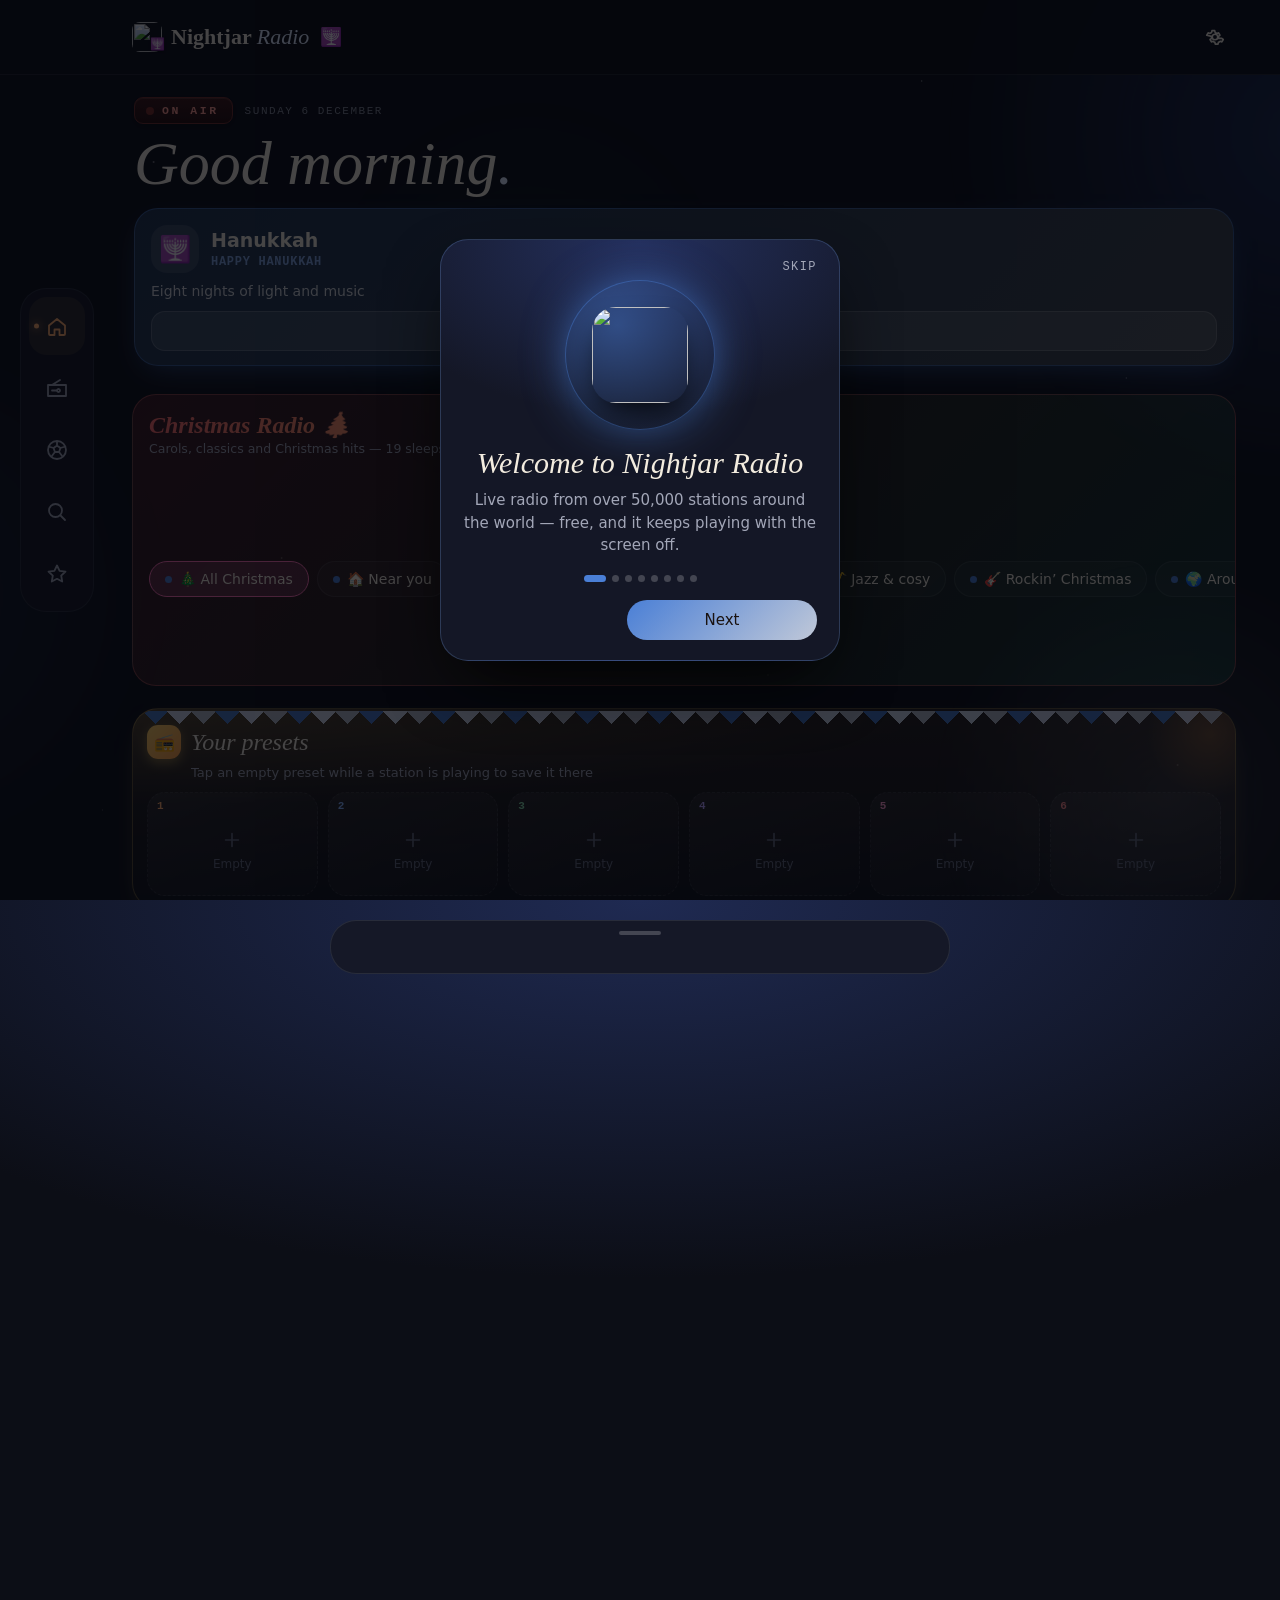
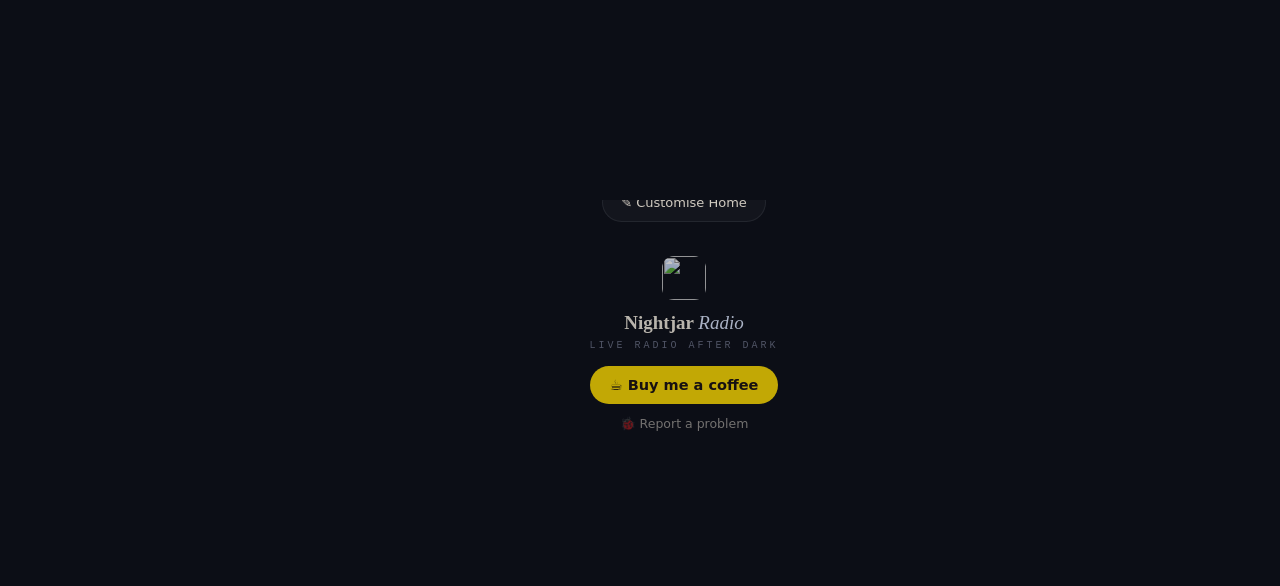
==== commit c56b4467: "App shortcut 'Favourites' opens the Favourites tab (all copies, additive) Co-Authored-By: Claude Opu" ====
--- a/beta/index.html
+++ b/beta/index.html
@@ -2029,7 +2029,8 @@
 window.njrAction=a=>{if(modalOpen)closeModal();if(npOpen)closeNP();if(sheetOpen)closeSheet();if(nlOn)nlExit();
   if(a==='globe'){go('home');setTimeout(()=>{$('#globe')?.scrollIntoView({block:'center',behavior:'smooth'});setTimeout(globeSpin,700)},500)}
   else if(a==='dial'){go('dial');const t=setInterval(()=>{if(window.dialSpin&&$('.tk.has')){clearInterval(t);setTimeout(()=>window.dialSpin(),400)}},200);setTimeout(()=>clearInterval(t),12000)}
-  else if(a==='bed')bedtime()};
+  else if(a==='bed')bedtime()
+  else if(a==='favs')go('library')};
 document.addEventListener('click',e=>{const a=e.target.closest('a.bmc');if(a&&NAT){e.preventDefault();NAT.openUrl(a.href)}});
 /* ---------- start ---------- */
 go('home');renderMini();if(cur)meta();poke();setTimeout(onboard,700);
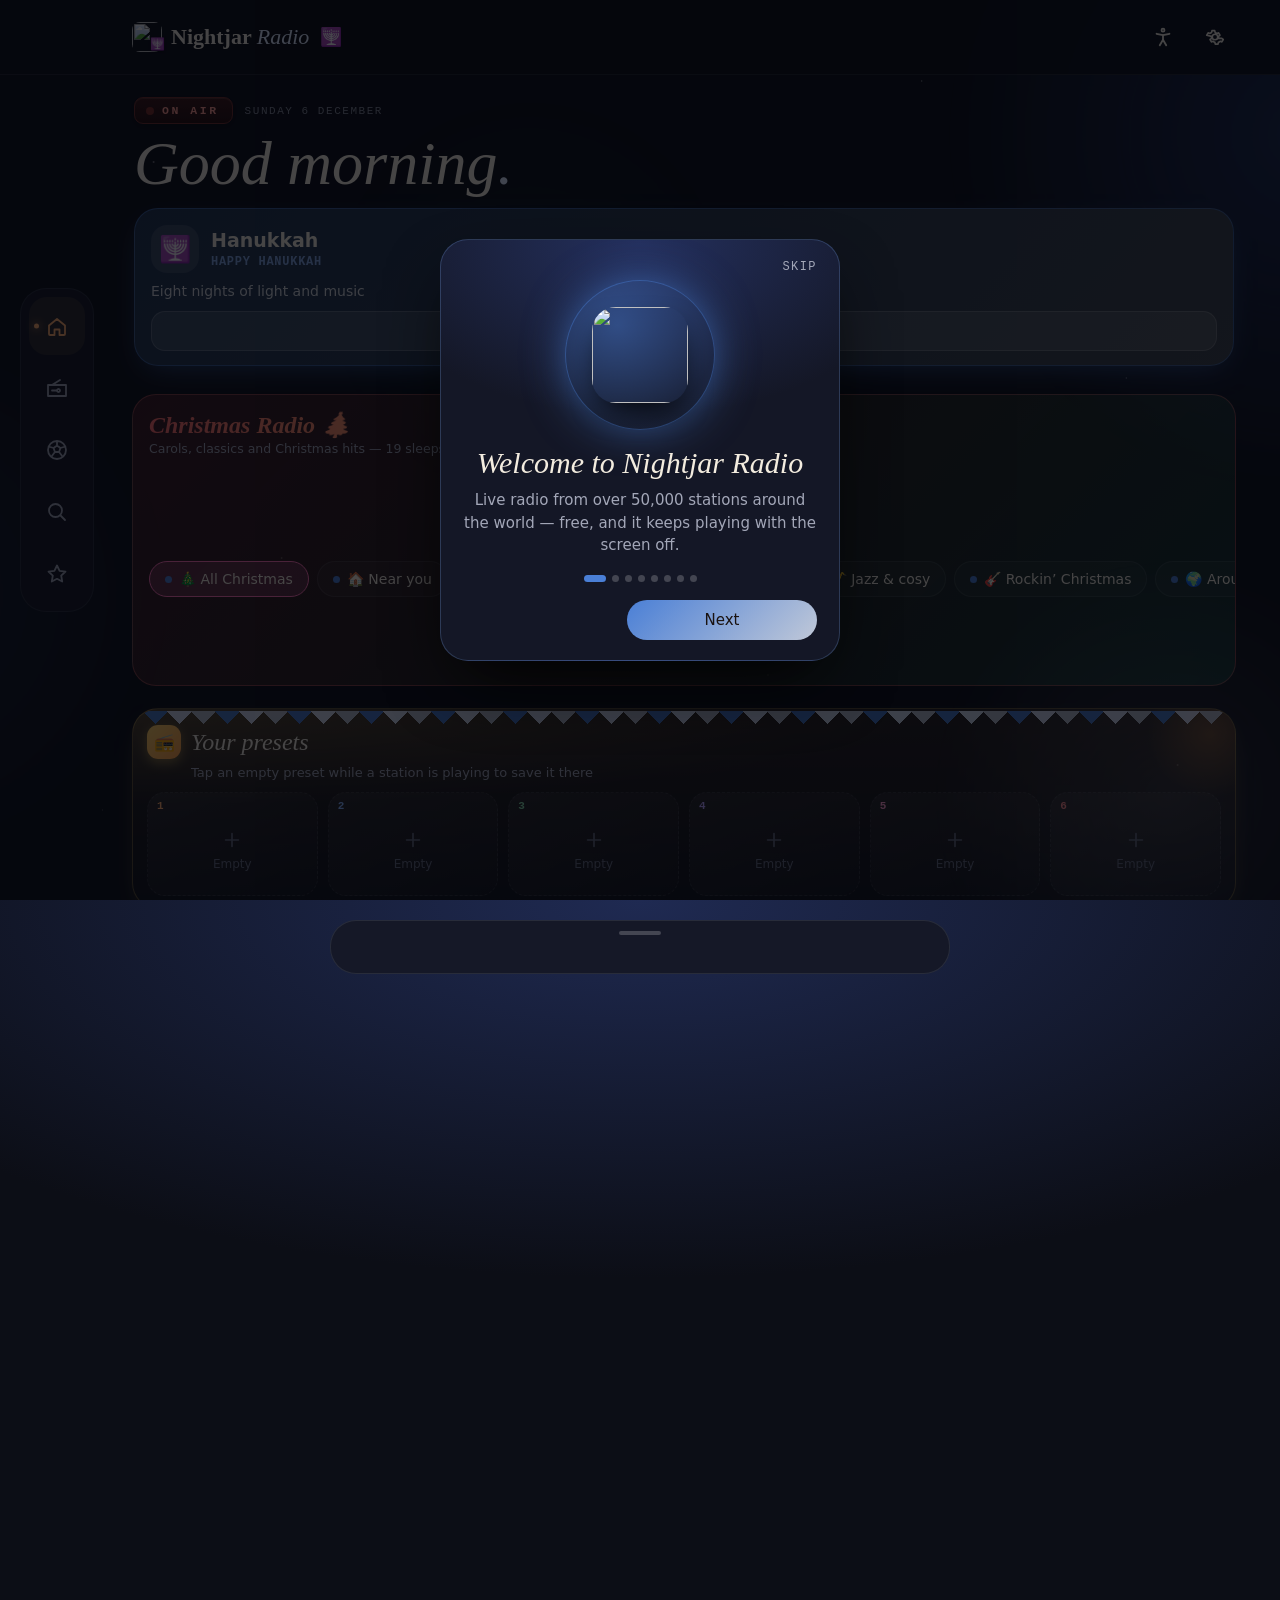
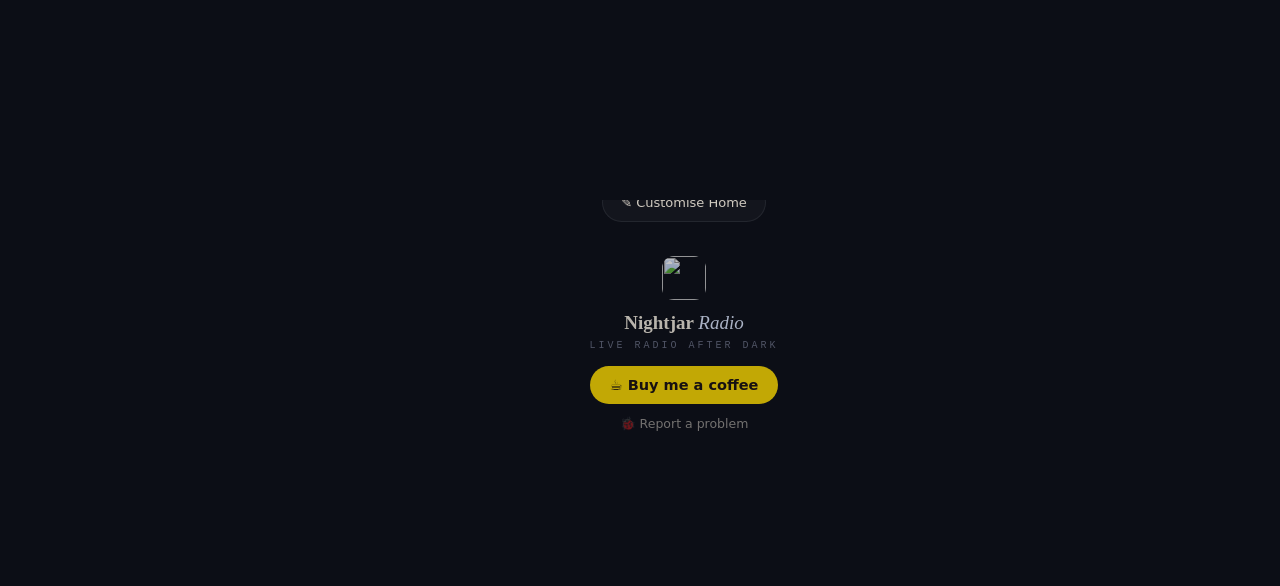
==== commit 67bd1516: "Accessibility button in the top bar (floats when scrolled) and in Now Playing — all copies, website " ====
--- a/beta/index.html
+++ b/beta/index.html
@@ -1,6 +1,8 @@
 <!DOCTYPE html>
 <html lang="en">
 <head>
+<script>/* Accessibility settings, applied before anything draws */try{const a=JSON.parse(localStorage.getItem('njr_a11y')||'{}'),c=document.documentElement.classList;if(a.ts==='l')c.add('a-l');if(a.ts==='xl')c.add('a-xl');if(a.hc)c.add('a-hc');if(a.rm)c.add('a-rm');if(a.big)c.add('a-big');if(a.plain)c.add('a-plain')}catch(e){}</script>
+
 <meta charset="utf-8">
 <base href="/nightjar-radio/">
 <meta http-equiv="Content-Security-Policy" content="default-src 'self'; script-src 'self' 'unsafe-inline'; style-src 'self' 'unsafe-inline'; font-src 'self' data:; img-src * data: blob:; media-src * data: blob:; connect-src *; object-src 'none'; base-uri 'self'; form-action 'self'; frame-src 'none'">
@@ -38,6 +40,7 @@
 window.ROOT='https://daniturn3.github.io/nightjar-radio/';window.WEBCH=/\/nightjar-radio\/next\//.test(location.pathname)?'test':/\/nightjar-radio\/beta\//.test(location.pathname)?'beta':'stable';if(WEBCH!=='stable'){const m=document.createElement('meta');m.name='robots';m.content='noindex,nofollow';document.head.append(m)}
 window.njrRoute=function(){try{if(!window.NJR||window.njrMoving)return;var L=localStorage,want=L.getItem('njr_tester')==='true'?'test':L.getItem('njr_chan')==='"beta"'?'beta':'stable';
   if(want!==WEBCH)location.replace('/nightjar-radio/'+({test:'next/',beta:'beta/',stable:''})[want]+location.search+location.hash)}catch(e){}};njrRoute();</script>
+<meta property="og:title" content="Nightjar Radio — live radio after dark"><meta property="og:description" content="Free live radio from 50,000+ stations around the world. No adverts, no sign-up."><meta property="og:image" content="https://radio.churr.co.uk/get/og.jpg"><meta property="og:image:width" content="1200"><meta property="og:image:height" content="630"><meta property="og:url" content="https://radio.churr.co.uk/"><meta property="og:type" content="website"><meta name="twitter:card" content="summary_large_image">
 <meta name="viewport" content="width=device-width,initial-scale=1">
 <meta name="apple-mobile-web-app-capable" content="yes"><meta name="apple-mobile-web-app-status-bar-style" content="black-translucent"><meta name="apple-mobile-web-app-title" content="Nightjar Radio">
 <script>/* iPhone/iPad: draw edge to edge (behind the notch and status bar); the header pads itself with the safe area. */
@@ -633,7 +636,7 @@
 }
 @media (min-width:1700px) and (orientation:landscape){
   #view,.foot{zoom:1.12}
-  .brand,#setbtn{zoom:1.12}
+  .brand,#setbtn,#a11ybtn{zoom:1.12}
   #tabs{left:max(20px,calc((100vw - 1500px) / 2 + 20px))}
   #app{max-width:1500px}
   #mini{left:max(132px,calc((100vw - 1500px) / 2 + 132px));right:max(44px,calc((100vw - 1500px) / 2 + 44px));max-width:1324px}
@@ -646,12 +649,22 @@
   #app{max-width:1900px}
   #mini{left:max(132px,calc((100vw - 1900px) / 2 + 132px));right:max(44px,calc((100vw - 1900px) / 2 + 44px));max-width:1700px}
 }
+
+/* Accessibility (Settings → Accessibility) */
+html.a-l body{zoom:1.12}html.a-xl body{zoom:1.25}
+html.a-hc{--mut:#dcdfea;--dim:#b9bdcc;--line:rgba(234,242,255,.32)}html.a-hc .card,html.a-hc .sec,html.a-hc .sheet,html.a-hc .pill,html.a-hc .chip{border-color:rgba(234,242,255,.35)!important}
+html.a-hc a{text-decoration:underline}
+html.a-rm *,html.a-rm *::before,html.a-rm *::after{animation-duration:.001s!important;animation-iteration-count:1!important;transition-duration:.001s!important;scroll-behavior:auto!important}
+html.a-big button,html.a-big .pill,html.a-big .mi,html.a-big select,html.a-big .chip{min-height:48px}html.a-big .pill,html.a-big .chip{padding-left:16px;padding-right:16px}
+html.a-plain{--serif:'Space Grotesk',system-ui,sans-serif}
+.srlive{position:absolute;width:1px;height:1px;overflow:hidden;clip:rect(0 0 0 0);white-space:nowrap}
+#a11ybtn.fl{position:fixed;top:calc(env(safe-area-inset-top) + 10px);right:14px;z-index:40;width:44px;height:44px;background:rgba(23,26,40,.94);border:1px solid rgba(234,242,255,.18);border-radius:50%;box-shadow:0 6px 18px rgba(0,0,0,.5)}
 </style>
 </head>
 <body>
 <div class="sky"><div class="aur a1"></div><div class="aur a2"></div><div class="aur a3"></div><div class="aur a4"></div><div class="stars"></div></div>
 <div id="app">
-  <header><div class="brand" id="brand"><img src="icon-192.png" alt=""><span>Nightjar <em>Radio</em></span><small>beta</small></div><div class="sp"></div><button class="ib" data-act="settings" aria-label="Settings" id="setbtn"></button></header>
+  <header><div class="brand" id="brand"><img src="icon-192.png" alt=""><span>Nightjar <em>Radio</em></span><small>beta</small></div><div class="sp"></div><button class="ib" data-act="a11y" aria-label="Accessibility" id="a11ybtn"><svg viewBox='0 0 24 24' width='22' height='22' fill='none' stroke='currentColor' stroke-width='2' stroke-linecap='round' stroke-linejoin='round' aria-hidden='true'><circle cx='12' cy='4.5' r='1.6'/><path d='M5 8.5l7 1.5 7-1.5'/><path d='M12 10v5'/><path d='M8.5 21l3.5-6 3.5 6'/></svg></button><button class="ib" data-act="settings" aria-label="Settings" id="setbtn"></button></header>
   <main id="view"></main>
   <footer class="foot"><img src="icon-192.png" alt=""><b>Nightjar <em>Radio</em></b><span>live radio after dark</span><br><a class="bmc" href="https://buymeacoffee.com/Daniturn3" target="_blank" rel="noopener">☕ Buy me a coffee</a><br><button class="footbug" data-act="bug">🐞 Report a problem</button></footer>
 </div>
@@ -800,11 +813,19 @@
   if(reconn&&!wasRc)toast('📶 Signal dropped — reconnecting…');if(wasRc&&playing)toast('✓ Back on air');
   if(e.err&&e.err!==natErr){buffering=false;logErr('player: '+e.err+' · '+(cur?.n||''));toast('Couldn’t tune in to '+(cur?.n||'that station')+' — try another station');trouble('play')}natErr=e.err||'';
   if(playing&&!was)logStart();if(!playing&&was)logEnd();
-  if((e.song||'')!==song){song=unent(e.song||'');showSong()}setState()};
+  {const ns=tidySong(e.song||'');if(ns!==song){song=ns;showSong()}}setState()};
 /* Some stations send song titles with HTML codes in them (e.g. &#8212; for a dash) — turn them back into the real characters. */
+/* Some stations (iHeart and others) send their whole tag list as the song, e.g.
+   ARTIST - text="Title" song_spot="M" length="00:04:28" amgArtworkURL="…". Keep just "Artist - Title". */
+function tidySong(s){s=unent(String(s||'')).trim();if(!s||!/\b[A-Za-z_]+="/.test(s))return s;
+  const tag=k=>{const m=s.match(new RegExp('\\b'+k+'="([^"]*)"','i'));return m?m[1].trim():''};
+  let t=tag('text')||tag('title')||tag('song'),a=tag('artist');const pre=s.split(/\s*-?\s*\b[A-Za-z_]+="/)[0].replace(/\s*-\s*$/,'').trim();if(!a)a=pre;
+  if(!t){if(pre)return pre;return ''}
+  return a&&a.toLowerCase()!==t.toLowerCase()?a+' - '+t:t}
+try{const h=LS.get('songs',[]);if(h.some(x=>/\b[A-Za-z_]+="/.test(x.s||'')))LS.set('songs',h.map(x=>({...x,s:tidySong(x.s)})).filter(x=>x.s))}catch{}
 function unent(s){if(!s||s.indexOf('&')<0)return s;const N={amp:'&',lt:'<',gt:'>',quot:'"',apos:"'",nbsp:' ',mdash:'—',ndash:'–',hellip:'…',rsquo:'’',lsquo:'‘',rdquo:'”',ldquo:'“'};
   return s.replace(/&(#x[0-9a-f]+|#\d+|[a-z]+);/gi,(m,c)=>c[0]==='#'?(()=>{const n=c[1]==='x'||c[1]==='X'?parseInt(c.slice(2),16):+c.slice(1);try{return n>0&&n<0x110000?String.fromCodePoint(n):m}catch{return m}})():(N[c.toLowerCase()]??m))}
-function showSong(){logSong();renderMini();const r=$('#rsong');if(r)r.textContent=song?'♪ '+song:'';$$('.lsong').forEach(x=>x.textContent=song?'♪ '+song:[cur?.c,cur?.tags?.[0]].filter(Boolean).join(' · '));carTick()}
+function showSong(){logSong();renderMini();if(A11Y().sr&&song){let l=document.getElementById('srlive');if(!l){l=document.createElement('div');l.id='srlive';l.className='srlive';l.setAttribute('aria-live','polite');document.body.appendChild(l)}l.textContent='Now playing: '+song+(cur?' on '+cur.n:'')}const r=$('#rsong');if(r)r.textContent=song?'♪ '+song:'';$$('.lsong').forEach(x=>x.textContent=song?'♪ '+song:[cur?.c,cur?.tags?.[0]].filter(Boolean).join(' · '));carTick()}
 au.addEventListener('playing',()=>{if(reconn)toast('✓ Back on air');reconn=false;reconnN=0;webPlayed=cur?.u;playing=true;buffering=false;staticOff();setState();logStart();if(sleepFade)au.volume=stVol(cur)});
 au.addEventListener('pause',()=>{if(!reconn)wantPlay=false;playing=false;buffering=false;staticOff();setState();logEnd()});
 au.addEventListener('waiting',()=>{buffering=true;setState()});
@@ -834,7 +855,7 @@
 /* ---------- views ---------- */
 const TABS=[['home','home'],['dial','dial'],['sport','ball'],['search','search'],['library','lib']];
 let view='home',renderTok=0;const VIEWS={};
-$('#tabs').innerHTML=TABS.map(([t,i])=>`<button data-tab="${t}" aria-label="${t}">${ic(i)}</button>`).join('');
+$('#tabs').innerHTML=TABS.map(([t,i])=>`<button data-tab="${t}" aria-label="${({home:'Home',dial:'Radio dial',library:'Favourites and library',search:'Search',sport:'Sport',globe:'Globe'})[t]||t}">${ic(i)}</button>`).join('');
 function go(v){view=v;$$('#tabs button').forEach(b=>b.classList.toggle('on',b.dataset.tab===v));window.scrollTo(0,0);render()}
 function render(){document.body.dataset.view=view;const tok=++renderTok;VIEWS[view]($('#view'),tok)}
 const sec=(t,body,sub='',n='')=>`<section class="sec"><div class="sh"><h2>${n?`<i>${n}</i>`:''}${t}</h2>${sub?`<p>${sub}</p>`:''}</div>${body}</section>`;
@@ -997,13 +1018,16 @@
  ['vc','Windows Down Radio','🌴','Sunny-drive stations · until 18 Dec','#ff6fb5','#40d6d6'],['near','Near you','📍','Local stations, closest first','#86d9a8','#2fb38a'],['globe','Around the world now','🌍','Spin the globe','#86b4ff','#4f6cff'],
  ['recent','Tune back in','↺','Stations you played lately','#b8a2ff','#7b5cff'],['country','Popular in your country','🏠','Top stations where you live','#ffad6b','#e5533d'],['world','Most loved worldwide','❤','The world’s most-played','#ff8a8a','#e0435f'],['night','Late-night picks','🌙','Mellow stations for after dark','#7f8cff','#3a3f9e']];
 function homeAll(){const def=HSEC.map(h=>h[0]).filter(id=>(id!=='vc'||vcOn())&&(id!=='xmas'||xmasOn())),saved=LS.get('homeOrder',[]).filter(id=>def.includes(id));
-  def.forEach((id,i)=>{if(!saved.includes(id)){const prev=def.slice(0,i).reverse().find(x=>saved.includes(x));saved.splice(prev?saved.indexOf(prev)+1:0,0,id)}});return saved}
-const homeOrder=()=>{const hid=LS.get('homeHide',[]);let o=homeAll().filter(id=>!hid.includes(id));if(xmasOn()&&o.includes('xmas'))o=['xmas',...o.filter(x=>x!=='xmas')];return o};
+  const raw=LS.get('homeOrder',[]);
+  def.forEach((id,i)=>{if(!saved.includes(id)){const prev=def.slice(0,i).reverse().find(x=>saved.includes(x));saved.splice(prev?saved.indexOf(prev)+1:0,0,id)}});
+  /* Christmas Radio starts at the top in season — until you move it yourself */
+  if(xmasOn()&&!raw.includes('xmas')&&saved.includes('xmas'))saved.splice(0,0,...saved.splice(saved.indexOf('xmas'),1));return saved}
+const homeOrder=()=>{const hid=LS.get('homeHide',[]);return homeAll().filter(id=>!hid.includes(id))};
 function homeCustom(){const ord=homeAll(),hid=LS.get('homeHide',[]);
   sheet(`<h3>Customise Home</h3><p class="dim" style="font-size:13px;margin:0 0 12px">Move sections up or down, and switch off the ones you don’t use.</p>
   <div class="hcl">${ord.map((id,i)=>{const h=HSEC.find(x=>x[0]===id),on=!hid.includes(id);return`<div class="hcr${on?'':' off'}" style="--a:${h[4]};--b:${h[5]}"><span class="hcn">${String(i+1).padStart(2,'0')}</span><span class="hce">${h[2]}</span><div class="hct"><b>${esc(h[1])}</b><small>${on?esc(h[3]):'Hidden'}</small></div>
-    <div class="hcm"><button class="hcb" data-hu="${i}" ${i?'':'disabled'} aria-label="Move up">↑</button><button class="hcb" data-hd="${i}" ${i<ord.length-1?'':'disabled'} aria-label="Move down">↓</button></div>
-    <label class="hsw"><input type="checkbox" data-ht="${id}" ${on?'checked':''}><i></i></label></div>`}).join('')}</div>
+    <div class="hcm"><button class="hcb" data-hu="${i}" ${i?'':'disabled'} aria-label="Move ${esc(h[1])} up">↑</button><button class="hcb" data-hd="${i}" ${i<ord.length-1?'':'disabled'} aria-label="Move ${esc(h[1])} down">↓</button></div>
+    <label class="hsw"><input type="checkbox" aria-label="Show ${esc(h[1])} on Home" data-ht="${id}" ${on?'checked':''}><i></i></label></div>`}).join('')}</div>
   <div class="btnrow" style="margin-top:14px"><button class="pill" id="hcreset">Reset to default</button><button class="pill" id="hcdone">Done</button></div>`);
   const save=(o,h)=>{LS.set('homeOrder',o);LS.set('homeHide',h);if(view==='home')render();homeCustom()};
   $$('[data-hu]').forEach(b=>b.onclick=()=>{const i=+b.dataset.hu,o=[...ord];[o[i-1],o[i]]=[o[i],o[i-1]];save(o,hid)});
@@ -1057,7 +1081,7 @@
   const knob=$('#knob'),turn=()=>{if(knob)knob.style.transform=`rotate(${d.scrollLeft*.75}deg)`};
   const at=()=>Math.max(0,Math.min(N*2-2,Math.round(d.scrollLeft/60)));
   const show=(j,live)=>{const i=j/2,onSt=Number.isInteger(i),st=onSt?dialList[i]:null;$('#freq').innerHTML=`${(88+(j/2)*(20/Math.max(1,N-1))).toFixed(1)}<small>MHz</small>`;
-    $('#dialcard').classList.toggle('lock',!!st);$('#dialcard').innerHTML=st?`${lgo(st)}<div style="min-width:0;flex:1"><b>${esc(st.n)}</b><span>${flag(st.cc)} ${esc([st.c,...st.tags.slice(0,2)].filter(Boolean).join(' · '))}</span></div><button class="ib st${isFav(st)?' on':''}" data-dfav="${i}">${isFav(st)?icf('star'):ic('star')}</button>`:'<div class="dim">· · · static · · ·</div>';
+    $('#dialcard').classList.toggle('lock',!!st);$('#dialcard').innerHTML=st?`${lgo(st)}<div style="min-width:0;flex:1"><b>${esc(st.n)}</b><span>${flag(st.cc)} ${esc([st.c,...st.tags.slice(0,2)].filter(Boolean).join(' · '))}</span></div><button class="ib st${isFav(st)?' on':''}" data-dfav="${i}" aria-label="${isFav(st)?'Remove '+esc(st.n)+' from favourites':'Add '+esc(st.n)+' to favourites'}">${isFav(st)?icf('star'):ic('star')}</button>`:'<div class="dim">· · · static · · ·</div>';
     if(onSt&&live&&i!==lastI){lastI=i;play(st,{list:dialList,name:'The dial · '+dialTag})}
     if(!onSt&&live&&S.staticfx&&playing){/* passing between stations */}};
   const startI=Math.max(0,dialList.findIndex(s=>s.u===cur?.u));d.scrollLeft=startI*2*60;lastI=cur&&dialList[startI]?.u===cur.u?startI:-1;show(startI*2,false);
@@ -1333,7 +1357,7 @@
   if(over>1){const h=r.getBoundingClientRect().height;r.style.zoom=Math.max(.55,(h-over-2)/h).toFixed(3)}}
 addEventListener('resize',()=>{if(npOpen)npFit()});
 function renderNP(){if(!npOpen||!cur)return;const pi=S.presets.findIndex(p=>p&&p.u===cur.u);const np=$('#np'),L0=list.length?list:S.presets.filter(Boolean),pos=Math.max(0,L0.findIndex(x=>x.u===cur.u));
-  np.innerHTML=`<div class="nph"><button class="ib" data-act="closenp" aria-label="Close">${ic('down')}</button><div class="t"><div class="mono">Tuned to</div><b>${esc(listName||'Nightjar Radio')}</b></div><button class="ib npst" data-act="style" aria-label="Radio style">🎨</button><button class="ib" data-act="car" aria-label="Car mode">${ic('car')}</button><button class="ib" data-act="night" aria-label="Night-light">${ic('moon')}</button></div>
+  np.innerHTML=`<div class="nph"><button class="ib" data-act="closenp" aria-label="Close">${ic('down')}</button><div class="t"><div class="mono">Tuned to</div><b>${esc(listName||'Nightjar Radio')}</b></div><button class="ib npst" data-act="style" aria-label="Radio style">🎨</button><button class="ib" data-act="car" aria-label="Car mode">${ic('car')}</button><button class="ib" data-act="a11y" aria-label="Accessibility"><svg viewBox='0 0 24 24' width='22' height='22' fill='none' stroke='currentColor' stroke-width='2' stroke-linecap='round' stroke-linejoin='round' aria-hidden='true'><circle cx='12' cy='4.5' r='1.6'/><path d='M5 8.5l7 1.5 7-1.5'/><path d='M12 10v5'/><path d='M8.5 21l3.5-6 3.5 6'/></svg></button><button class="ib" data-act="night" aria-label="Night-light">${ic('moon')}</button></div>
   ${radioH(pi,L0,pos)}${npQ()}
   ${S.skin==='modern'?'':`<div class="npt"><div class="npinfo"><h2>${esc(cur.n)}</h2><div class="rsong" id="rsong">${song?'♪ '+esc(song):''}</div></div></div>`}
   <div class="ctrls"><button class="ib" data-act="prev" aria-label="Previous station">${ic('prev')}</button><button class="bigplay" data-act="toggle" id="npbig" aria-label="Play or pause">${playing||buffering?icf('pause'):icf('play')}</button><button class="ib" data-act="next" aria-label="Next station">${ic('next')}</button></div>
@@ -1480,12 +1504,13 @@
   $$('[data-pm]').forEach(b=>b.onclick=()=>{if(b.dataset.pm==='set'){S.presets[i]={...cur};toast(`Saved to preset ${i+1}`)}else{S.presets[i]=null;toast('Preset cleared')}save('presets');closeSheet();renderAll()})}
 function settings(){const ago=S.lastBackup?Math.floor((Date.now()-S.lastBackup)/864e5):null;
   sheet(`<h3>Settings</h3>
+  <button class="mi" id="s_a11y" style="margin:0 0 6px">♿ <span style="flex:1;text-align:left">Accessibility <span class="dim" style="font-size:12px;display:block">Text size, contrast, bigger buttons, less motion</span></span><span class="dim">›</span></button>
   <label class="mono" style="display:block;margin:6px 0">Home country</label><select class="sel" id="s_cc">${(COUNTRIES.some(c=>c[0]===S.country)?COUNTRIES:[[S.country,cName(S.country)],...COUNTRIES]).map(([c,n])=>`<option value="${c}" ${c===S.country?'selected':''}>${flag(c)} ${n}</option>`).join('')}</select>
   <label class="mono" style="display:block;margin:16px 0 6px">Seasonal themes</label><select class="sel" id="s_th"><option value="auto" ${S.theme==='auto'?'selected':''}>Automatic — UK calendar</option><option value="off" ${S.theme==='off'?'selected':''}>Off</option>${Object.entries(THEMES).map(([k,t])=>`<option value="${k}" ${S.theme===k?'selected':''}>Preview: ${t.name}</option>`).join('')}</select>
   <label class="mono" style="display:block;margin:16px 0 6px">Your birthday (optional)</label><div style="display:flex;gap:8px;align-items:center"><input type="date" class="sel" id="s_bday" style="flex:1;color-scheme:dark" value="${S.bday?'2000-'+S.bday:''}">${S.bday?'<button class="pill" id="s_bdx">Clear</button>':''}</div><p class="dim" style="font-size:12px;margin:6px 0 0">Get a little celebration on the day. Only the day and month are kept, on this phone.</p>
   <label class="mono" style="display:block;margin:16px 0 6px">Bedtime sleep timer</label><select class="sel" id="s_bed">${[15,30,45,60,90].map(m=>`<option value="${m}" ${S.bedMin===m?'selected':''}>${m} minutes</option>`).join('')}</select>
   <label class="mono" style="display:block;margin:16px 0 6px">Data</label>
-  <div class="dbox"><div class="drow"><div><b>Data saver on mobile data</b><span>Switches to a lighter stream of the same station when one is available</span></div><label class="hsw" style="--a:#86d9a8;--b:#2fb38a"><input type="checkbox" id="s_saver" ${LS.get('saver',false)?'checked':''}><i></i></label></div>
+  <div class="dbox"><div class="drow"><div><b>Data saver on mobile data</b><span>Switches to a lighter stream of the same station when one is available</span></div><label class="hsw" style="--a:#86d9a8;--b:#2fb38a"><input type="checkbox" aria-label="Data saver on mobile data" id="s_saver" ${LS.get('saver',false)?'checked':''}><i></i></label></div>
   ${dataUse()}</div>
   ${NAT&&NAT.peek?`<label class="mono" style="display:block;margin:16px 0 6px">Song titles in station lists</label><select class="sel" id="s_np">${[['wifi','On Wi-Fi only'],['always','Always (uses a little mobile data)'],['off','Off']].map(([v,l])=>`<option value="${v}" ${npMode()===v?'selected':''}>${l}</option>`).join('')}</select><p class="dim" style="font-size:12px;margin:6px 0 0">Shows what’s playing on your presets and favourites, and on any list when you tap “What’s on?”. Not every station sends song titles.</p>`:''}
   <label class="mono" style="display:block;margin:16px 0 6px">Late-night dim</label><select class="sel" id="s_ld">${[['auto','At night (8pm – 5am)'],['on','Always'],['off','Off']].map(([v,l])=>`<option value="${v}" ${S.ldim===v?'selected':''}>${l}</option>`).join('')}</select>
@@ -1505,6 +1530,7 @@
   $$('[data-lpage]').forEach(l=>l.onclick=e=>{e.preventDefault();const u=ROOT+l.dataset.lpage;if(NAT&&NAT.openUrl)NAT.openUrl(u);else window.open(u,'_blank','noopener')});
   $('#s_cc').onchange=e=>{S.country=e.target.value;save('country');if(view==='home')render()};
   $('#s_ld').onchange=e=>{S.ldim=e.target.value;save('ldim');applyDim()};
+  $('#s_a11y').onclick=()=>a11ySheet();
   $('#s_sfx').onchange=e=>{S.staticfx=e.target.checked;save('staticfx')};
   $('#s_nl').onchange=e=>{S.nightlight=e.target.checked;save('nightlight');poke()};
   $('#s_pl').onchange=e=>{S.playful=e.target.checked;save('playful');document.body.classList.toggle('calm',!playful())};
@@ -1544,7 +1570,7 @@
 $('#nl').addEventListener('click',()=>{const t=Date.now();if(t-nlTap<450)return nlExit();nlTap=t;$('#nl').classList.add('hint');setTimeout(()=>$('#nl').classList.remove('hint'),1500)});
 
 /* ---------- dim, playful ---------- */
-const RM=matchMedia('(prefers-reduced-motion: reduce)').matches;const playful=()=>S.playful===true||(S.playful!==false&&!RM);
+const RM=matchMedia('(prefers-reduced-motion: reduce)').matches;const A11Y=()=>LS.get('a11y',{});const playful=()=>!A11Y().rm&&(S.playful===true||(S.playful!==false&&!RM));
 function applyDim(){const h=new Date().getHours(),on=S.ldim==='on'||(S.ldim==='auto'&&(h>=20||h<5));document.body.classList.toggle('ldim',on)}
 /* ---------- seasonal themes (UK calendar) ---------- */
 function easter(y){const a=y%19,b=Math.floor(y/100),c=y%100,d=Math.floor(b/4),e=b%4,f=Math.floor((b+8)/25),g=Math.floor((b-f+1)/3),h=(19*a+b-d-g+15)%30,i=Math.floor(c/4),k=c%4,l=(32+2*e+2*i-h-k)%7,m=Math.floor((a+11*h+22*l)/451),mo=Math.floor((h+l-7*m+114)/31),da=((h+l-7*m+114)%31)+1;return new Date(y,mo-1,da)}
@@ -1795,7 +1821,7 @@
   const dt=t.closest('[data-dtag]');if(dt){dialTag=dt.dataset.dtag;LS.set('dialTag',dialTag);return render()}
   const a=t.closest('[data-act]');if(a){const k=a.dataset.act;e.stopPropagation();
     ({toggle,prev:()=>step(-1),next:()=>step(1),closenp:()=>closeNP(),car:carEnter,carx:()=>carExit(),night:()=>{nlEnter();fsOn()},
-      favcur:()=>cur&&toggleFav(cur,a),topreset:()=>cur&&presetPicker(cur),settings,bed:bedtime,wrap:()=>wrapPlay(),globe:globeSpin,near:askNear,spin:()=>window.dialSpin&&window.dialSpin(),eq:()=>eqSheet(),songs:()=>songsSheet(),bug:()=>fbSheet(),style:styleSheet,npmore:()=>sheet(`<h3>More</h3><button class="mi" data-act="bed">${ic('moon')}Bedtime — calm station, sleep timer, night-light</button><button class="mi" data-act="share">${ic('share')}Share this station</button>${eqOK()?`<button class="mi" data-act="eq">🎚 Sound: ${esc(eqName())}</button>`:''}${NAT&&NAT.castAvailable&&NAT.castAvailable()?`<button class="mi" data-act="cast">${ic('cast')}${cast.on?'Casting — change device':'Cast to a speaker or TV'}</button>`:''}<button class="mi" data-act="style">🎨 Change radio style</button>`),cast:()=>NAT&&NAT.castPick&&NAT.castPick(),
+      favcur:()=>cur&&toggleFav(cur,a),topreset:()=>cur&&presetPicker(cur),settings,a11y:()=>a11ySheet(),bed:bedtime,wrap:()=>wrapPlay(),globe:globeSpin,near:askNear,spin:()=>window.dialSpin&&window.dialSpin(),eq:()=>eqSheet(),songs:()=>songsSheet(),bug:()=>fbSheet(),style:styleSheet,npmore:()=>sheet(`<h3>More</h3><button class="mi" data-act="bed">${ic('moon')}Bedtime — calm station, sleep timer, night-light</button><button class="mi" data-act="share">${ic('share')}Share this station</button>${eqOK()?`<button class="mi" data-act="eq">🎚 Sound: ${esc(eqName())}</button>`:''}${NAT&&NAT.castAvailable&&NAT.castAvailable()?`<button class="mi" data-act="cast">${ic('cast')}${cast.on?'Casting — change device':'Cast to a speaker or TV'}</button>`:''}<button class="mi" data-act="style">🎨 Change radio style</button>`),cast:()=>NAT&&NAT.castPick&&NAT.castPick(),
       share:async()=>{const u=cur.home||ROOT;if(NAT)return NAT.share(cur.n,`I’m listening to ${cur.n} on Nightjar Radio ${u}`);try{await navigator.share({title:cur.n,text:`I’m listening to ${cur.n} on Nightjar Radio`,url:u})}catch{try{await navigator.clipboard.writeText(u);toast('Link copied')}catch{}}},
       sleep:()=>sheet(`<h3>Sleep timer</h3>${[15,30,45,60,90].map(m=>`<button class="mi" data-sl="${m}">${ic('timer')}${m} minutes</button>`).join('')}${sleepAt?`<button class="mi" data-sl="0">${ic('x')}Turn off</button>`:''}`)})[k]?.();return}
   const sl=t.closest('[data-sl]');if(sl){const m=+sl.dataset.sl;sleepAt=m?Date.now()+m*6e4:0;if(NAT)NAT.sleep(m);closeSheet();toast(m?`Fading out in ${m} minutes`:'Sleep timer off');renderNPctl();return}
@@ -1894,7 +1920,7 @@
   const now=Date.now(),seen=new Set(),need=sts.filter(st=>st&&st.u&&/^https?:/i.test(st.url||'')&&!st.hls&&!seen.has(st.u)&&seen.add(st.u)).filter(st=>{const c=NPC[st.u];if(force&&c)c.ask=1;if(!c)return true;if(c.pending&&now-c.pending<15e3)return false;return now-c.at>NPFRESH}).slice(0,30);
   if(!need.length){npPaint();return 0}need.forEach(st=>{NPU[st.url]=st.u;NPC[st.u]=Object.assign(NPC[st.u]||{t:'',at:0},{pending:now},force?{ask:1}:{})});
   try{NAT.peek(JSON.stringify(need.map(st=>st.url)))}catch{}return need.length}
-window.njrPeek=e=>{if(!e||!e.u)return;const id=NPU[e.u];if(!id)return;const o=NPC[id]||{};NPC[id]={t:unent(String(e.t||'')),at:Date.now(),pending:0,ask:o.ask};npPaint()};
+window.njrPeek=e=>{if(!e||!e.u)return;const id=NPU[e.u];if(!id)return;const o=NPC[id]||{};NPC[id]={t:tidySong(String(e.t||'')),at:Date.now(),pending:0,ask:o.ask};npPaint()};
 const npAuto=()=>S.presets.filter(Boolean).concat(S.favs);
 function npButtons(){if(!npOK())return;$$('#view .sec').forEach(sc=>{if(sc.querySelector('.npbtn')||!sc.querySelector('[data-st]'))return;const h=sc.querySelector('.sh');if(!h)return;
   const b=document.createElement('button');b.className='npbtn';b.textContent='♪ What’s on?';b.onclick=ev=>{ev.stopPropagation();const sts=[...sc.querySelectorAll('[data-st]')].map(npSt);
@@ -2051,6 +2077,35 @@
     d.innerHTML=`<div style="flex:1"><b>Add it to your Home Screen</b>Tap ${sh} <b style="display:inline;font:inherit;font-weight:600">Share</b>, then <b style="display:inline;font:inherit;font-weight:600">Add to Home Screen</b>. It opens like an app and keeps your presets and favourites safe.</div><button class="x" type="button">Got it</button>`;
     d.querySelector('.x').onclick=()=>{LS.set('a2hsAt',Date.now());d.remove()};document.body.appendChild(d)},5000)
 }catch(e){}})();
+
+/* Stations sometimes move their stream to a new address. Once a day, refresh saved stations from Radio Browser so presets and favourites keep working. */
+async function refreshSaved(force){try{if(!force&&Date.now()-(LS.get('urlChk',0)||0)<864e5)return;LS.set('urlChk',Date.now());
+  const keys=['presets','favs','recent'],ids=[...new Set(keys.flatMap(k=>(S[k]||[]).filter(Boolean).map(x=>x.u)).filter(u=>/^[0-9a-f-]{36}$/i.test(u||'')))];if(!ids.length)return;
+  const fresh={};for(let i=0;i<ids.length;i+=40){const d=await rb('/json/stations/byuuid?uuids='+ids.slice(i,i+40).join(','));(Array.isArray(d)?d:[]).forEach(x=>{const m=mk(x);if(m.u&&m.url)fresh[m.u]=m})}
+  const ch=new Set();keys.forEach(k=>{S[k]=(S[k]||[]).map(x=>{const f=x&&fresh[x.u];if(!f)return x;const y={...x};let c=false;
+    if(f.url!==x.url){y.url=f.url;c=true}if(f.fav&&f.fav!==x.fav){y.fav=f.fav;c=true}['br','cd','hls'].forEach(q=>{if(f[q]!=null&&f[q]!==x[q]){y[q]=f[q];c=true}});if(c)ch.add(k);return c?y:x})});
+  if(ch.size){save(...ch);logErr('saved stations refreshed: '+[...ch].join(','))}}catch{}}
+setTimeout(()=>refreshSaved(),9000);
+
+/* Accessibility menu (Settings → Accessibility): text size, contrast, bigger buttons, plain font, less motion, song announcements. */
+function a11ySet(k,v){const a={...A11Y(),[k]:v};LS.set('a11y',a);const c=document.documentElement.classList;c.toggle('a-l',a.ts==='l');c.toggle('a-xl',a.ts==='xl');['hc','rm','big','plain'].forEach(x=>c.toggle('a-'+x,!!a[x]));document.body.classList.toggle('calm',!playful())}
+function a11ySheet(){const A=A11Y();
+  sheet(`<h3>♿ Accessibility</h3><p class="dim" style="font-size:14px;margin:0 0 14px">Make Nightjar Radio easier to see, read and use. Changes happen straight away.</p>
+  <label class="mono" style="display:block;margin:0 0 6px">Text size</label>
+  <div class="btnrow" role="group" aria-label="Text size" style="margin:0 0 14px">${[['n','Normal','15px'],['l','Large','17px'],['xl','Extra large','19px']].map(([v,l,f])=>`<button class="pill${(A.ts||'n')===v?' on':''}" data-ats="${v}" aria-pressed="${(A.ts||'n')===v}" style="font-size:${f};${(A.ts||'n')===v?'background:var(--acc);color:#1a1210':''}">${l}</button>`).join('')}</div>
+  <div class="dbox">${[['hc','High contrast','Brighter text and clearer outlines'],['big','Bigger buttons','Easier to tap'],['plain','Plain font','Swaps the fancy headings for simple, easy-to-read letters'],['rm','Reduce motion','Stops animations, sparkles, snow and spinning'],['sr','Announce songs','Screen readers like TalkBack read out each new song']].map(([k,t,d])=>`<div class="drow"><div><b>${t}</b><span>${d}</span></div><label class="hsw" style="--a:#86b4ff;--b:#5b7fe0"><input type="checkbox" class="a11y" data-k="${k}" ${A[k]?'checked':''} aria-label="${t}"><i></i></label></div>`).join('')}</div>
+  <p class="dim" style="font-size:12px;margin:12px 0 0">Your phone’s own settings (font size, TalkBack, remove animations) work with Nightjar Radio too.</p>
+  <div class="btnrow" style="margin-top:14px"><button class="pill" id="a_back">‹ Settings</button><button class="pill" id="a_done" style="background:var(--acc);color:#1a1210">Done</button></div>`);
+  $$('[data-ats]').forEach(b=>b.onclick=()=>{a11ySet('ts',b.dataset.ats);a11ySheet()});
+  $$('.a11y').forEach(x=>x.onchange=()=>a11ySet(x.dataset.k,x.checked));
+  $('#a_back').onclick=()=>settings();$('#a_done').onclick=()=>closeSheet()}
+/* Screen readers: tell TalkBack which chips/tabs are selected (they're shown with the "on" class). */
+(()=>{let q=0;const sync=()=>{q=0;document.querySelectorAll('.chip,.fxsp button,.fxtabs button,[data-ald],[data-gper],[data-vc],[data-xc],[data-dtag],.schip').forEach(b=>{const on=b.classList.contains('on');if(b.getAttribute('aria-pressed')!==String(on))b.setAttribute('aria-pressed',on)});
+  document.querySelectorAll('#tabs button').forEach(b=>{const on=b.classList.contains('on');if(on)b.setAttribute('aria-current','page');else b.removeAttribute('aria-current')})};
+  new MutationObserver(()=>{if(!q)q=requestAnimationFrame(sync)}).observe(document.body,{subtree:true,childList:true,attributes:true,attributeFilter:['class']});sync()})();
+
+/* Accessibility button: sits in the top bar, and floats in the corner once you scroll, so it can always be reached. */
+addEventListener('scroll',()=>{const b=document.getElementById('a11ybtn'),h=document.querySelector('header');if(!b||!h)return;b.classList.toggle('fl',h.getBoundingClientRect().bottom<0)},{passive:true});
 </script>
 </body>
 </html>
